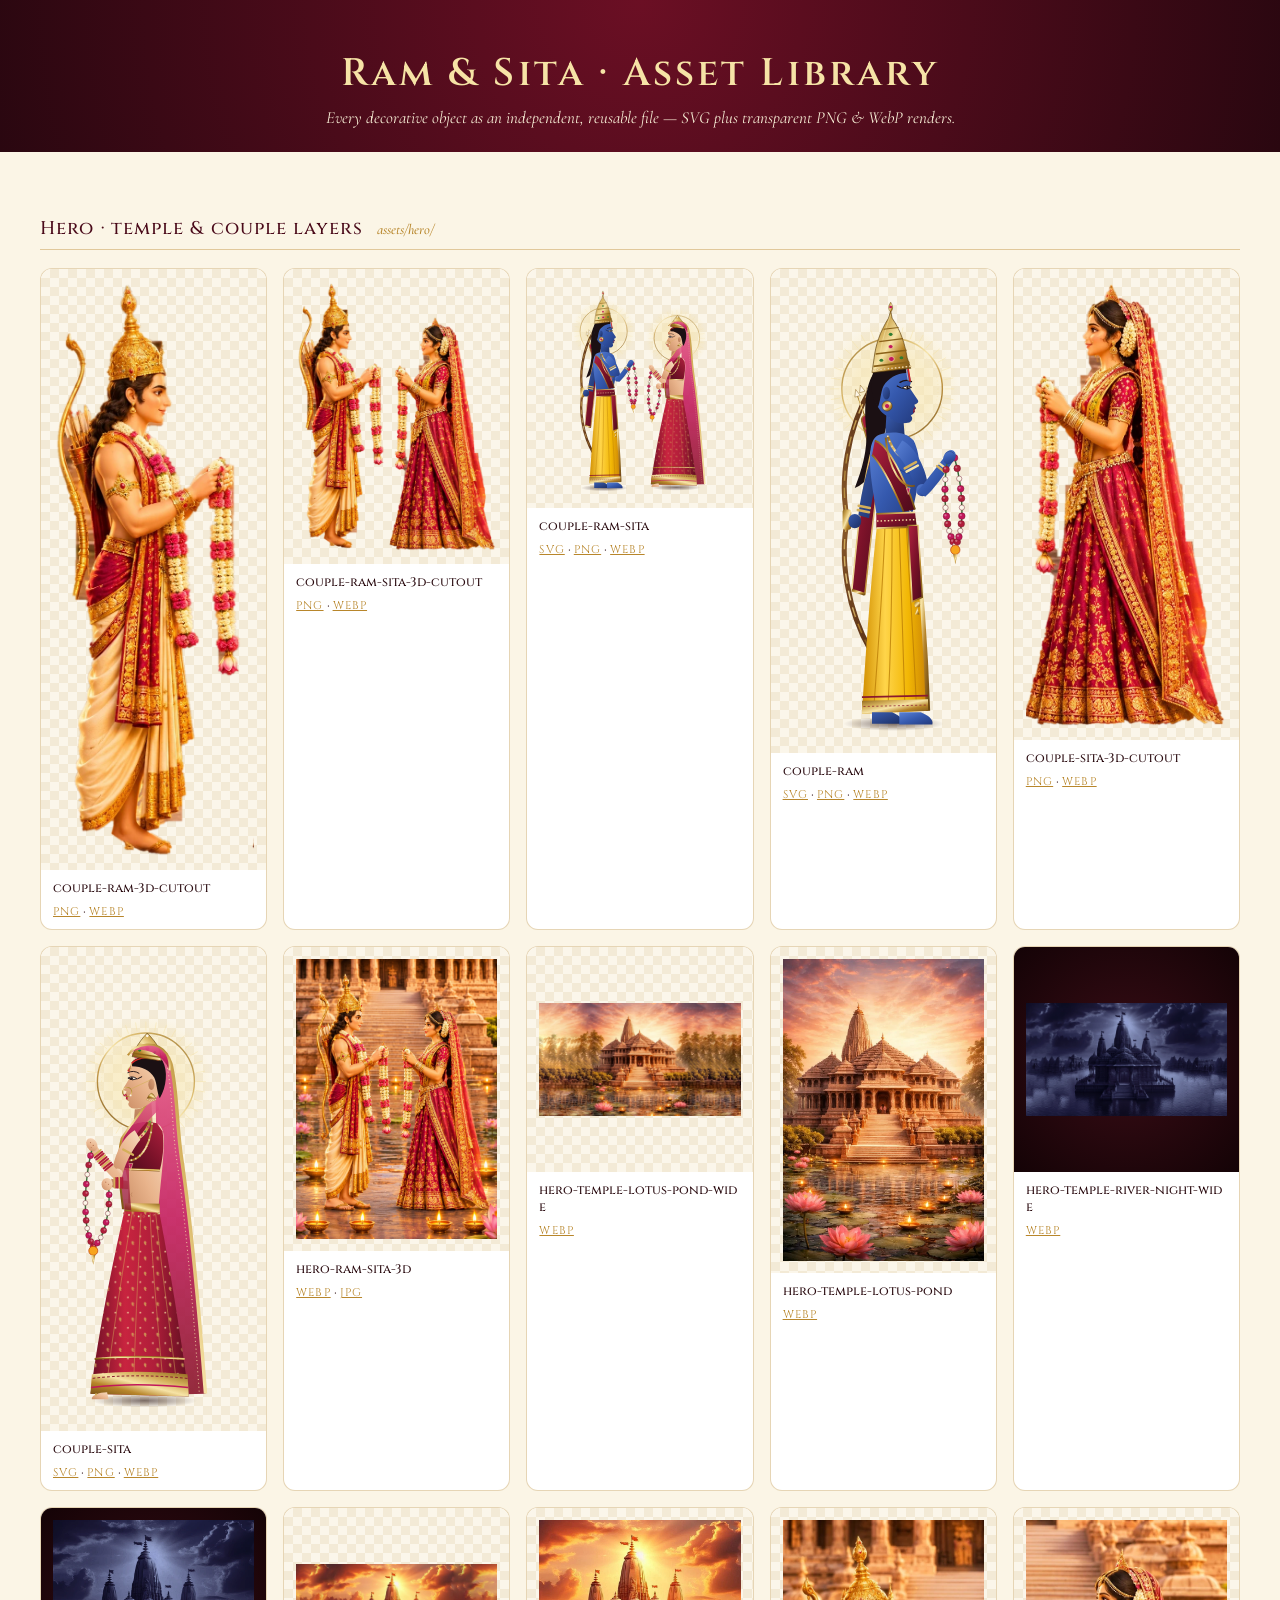
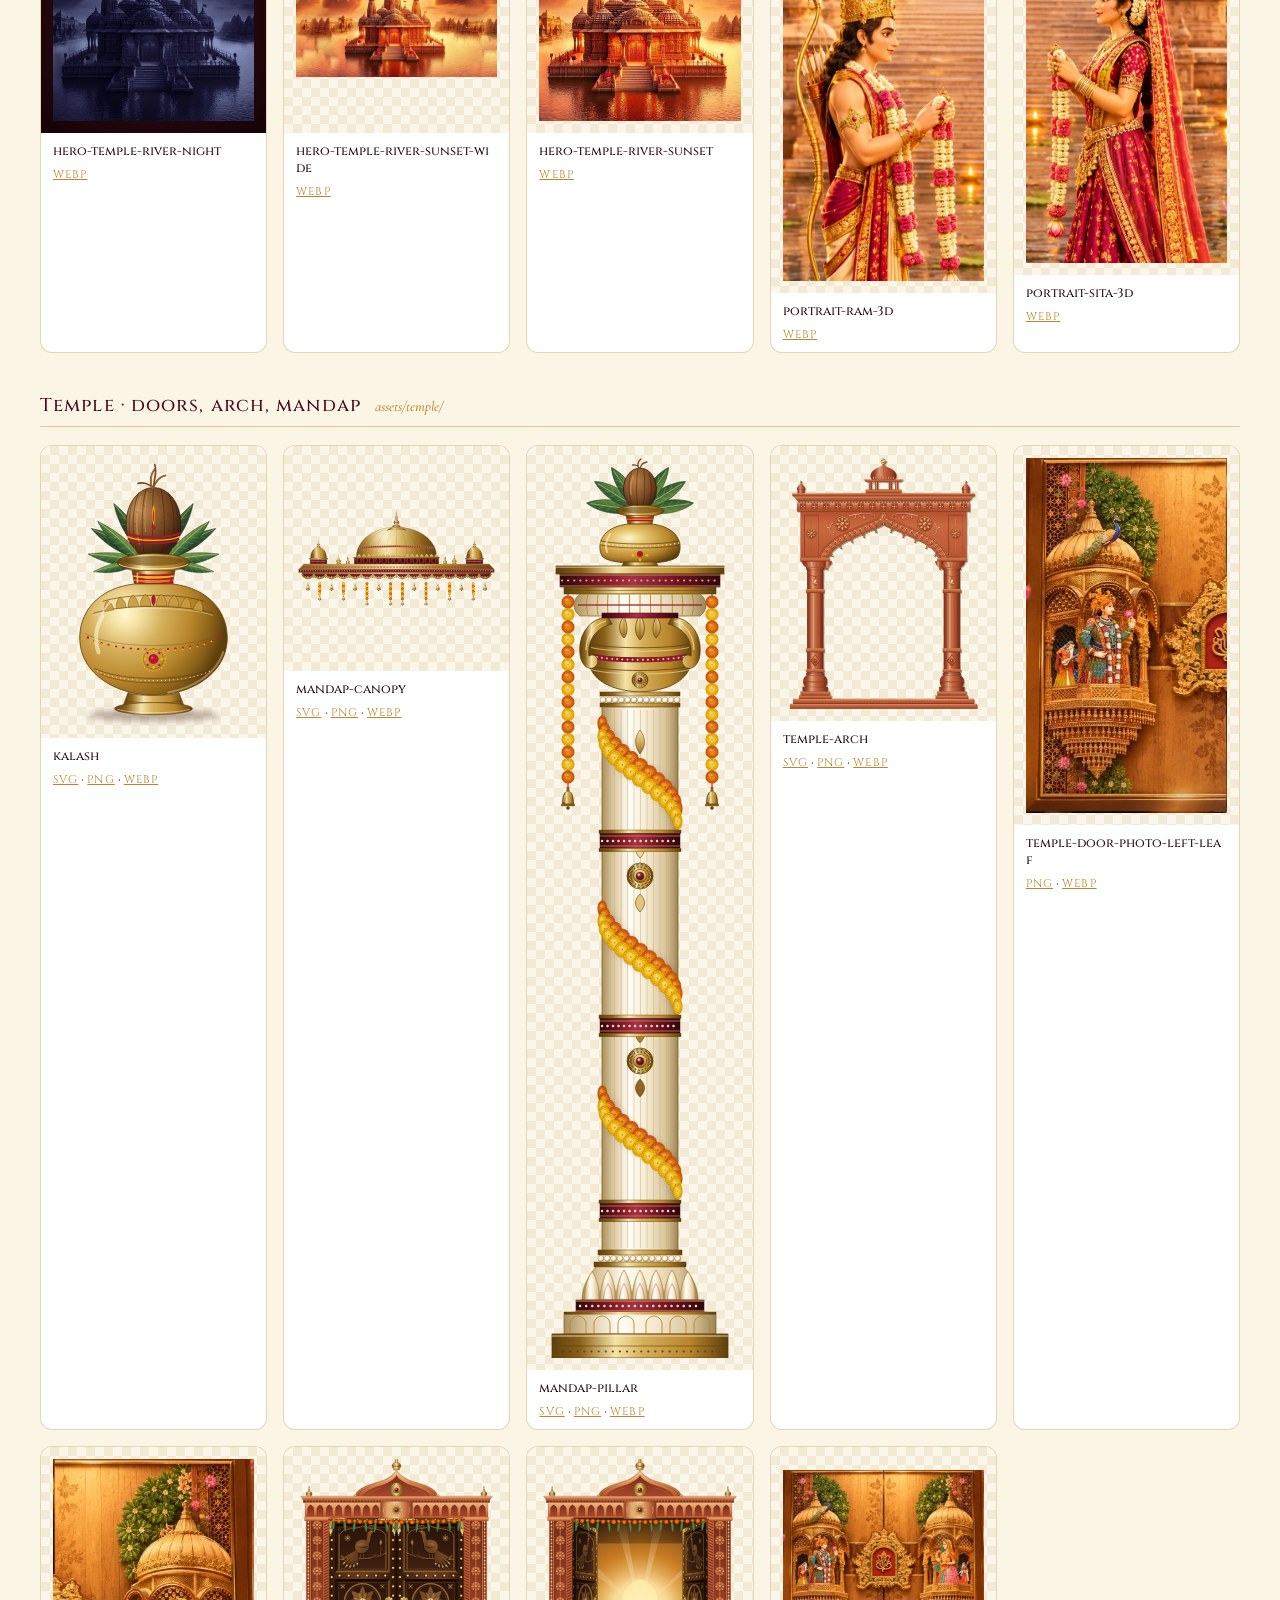
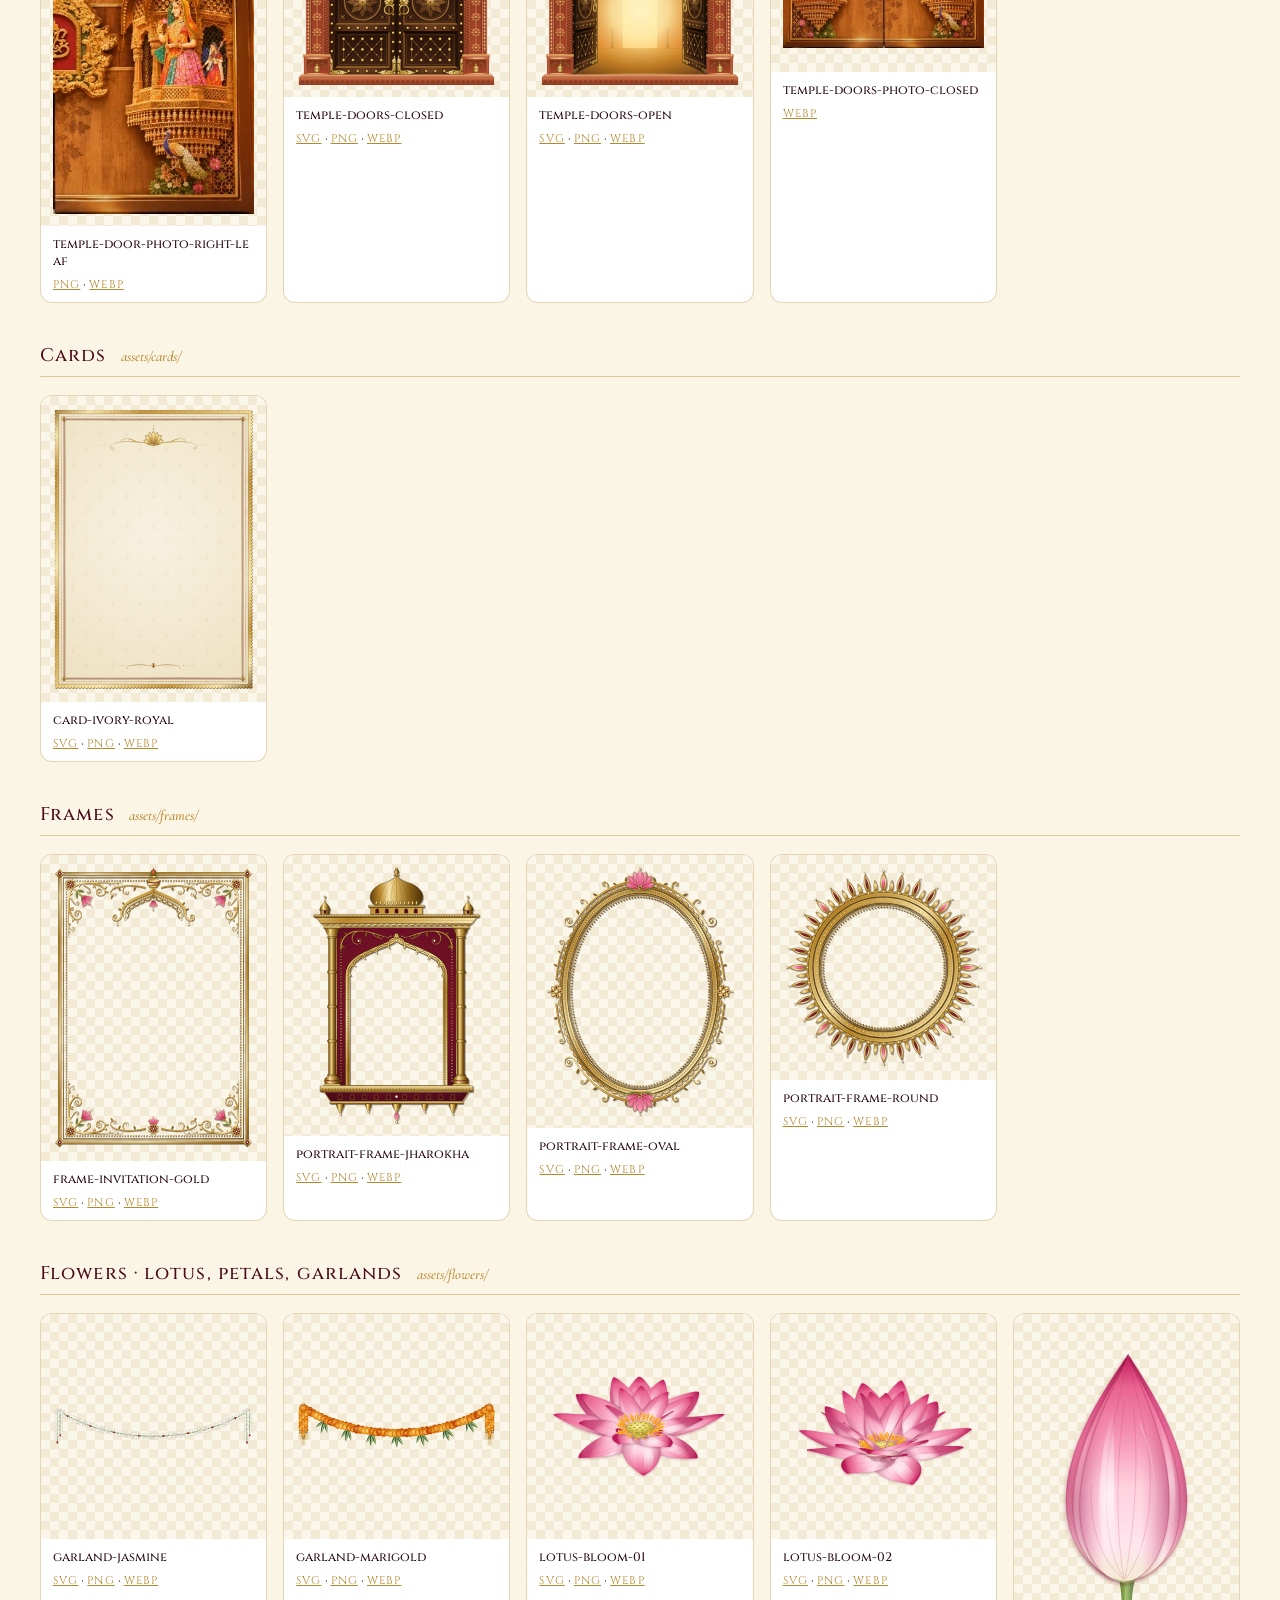
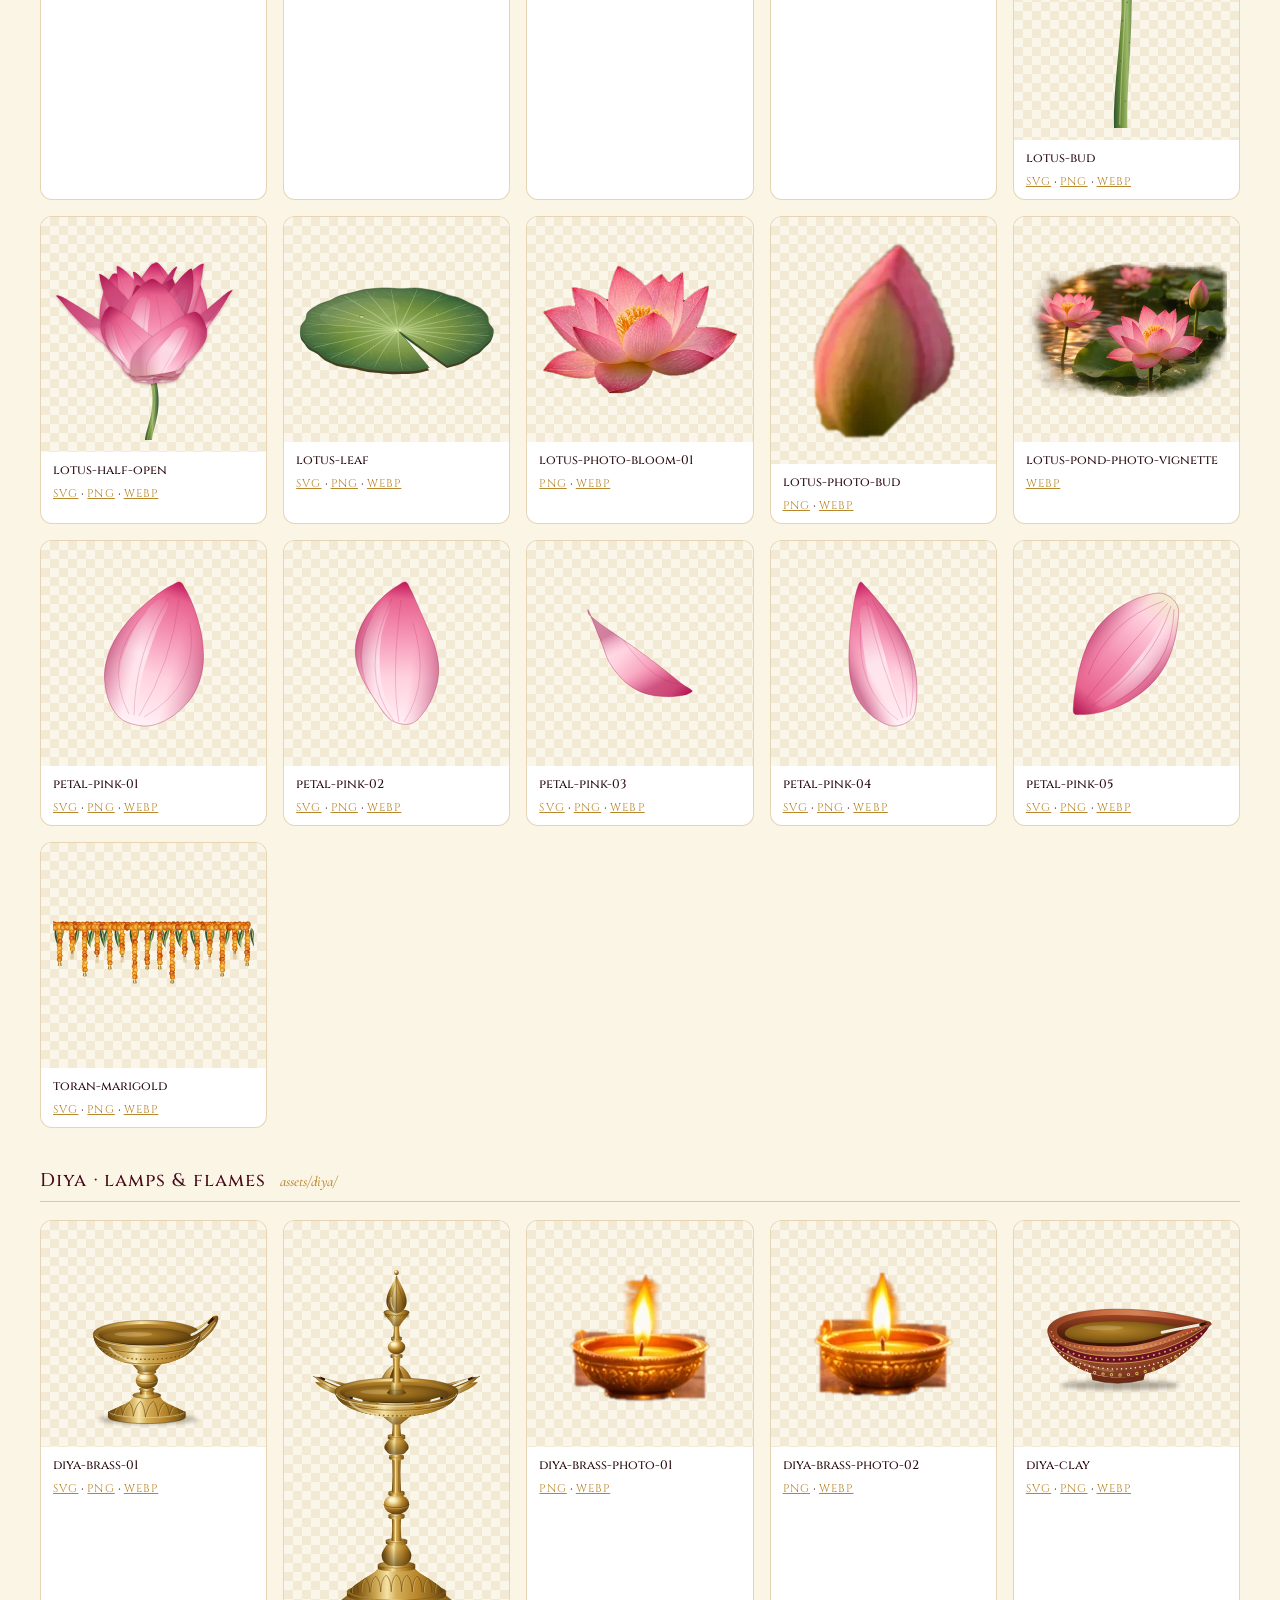
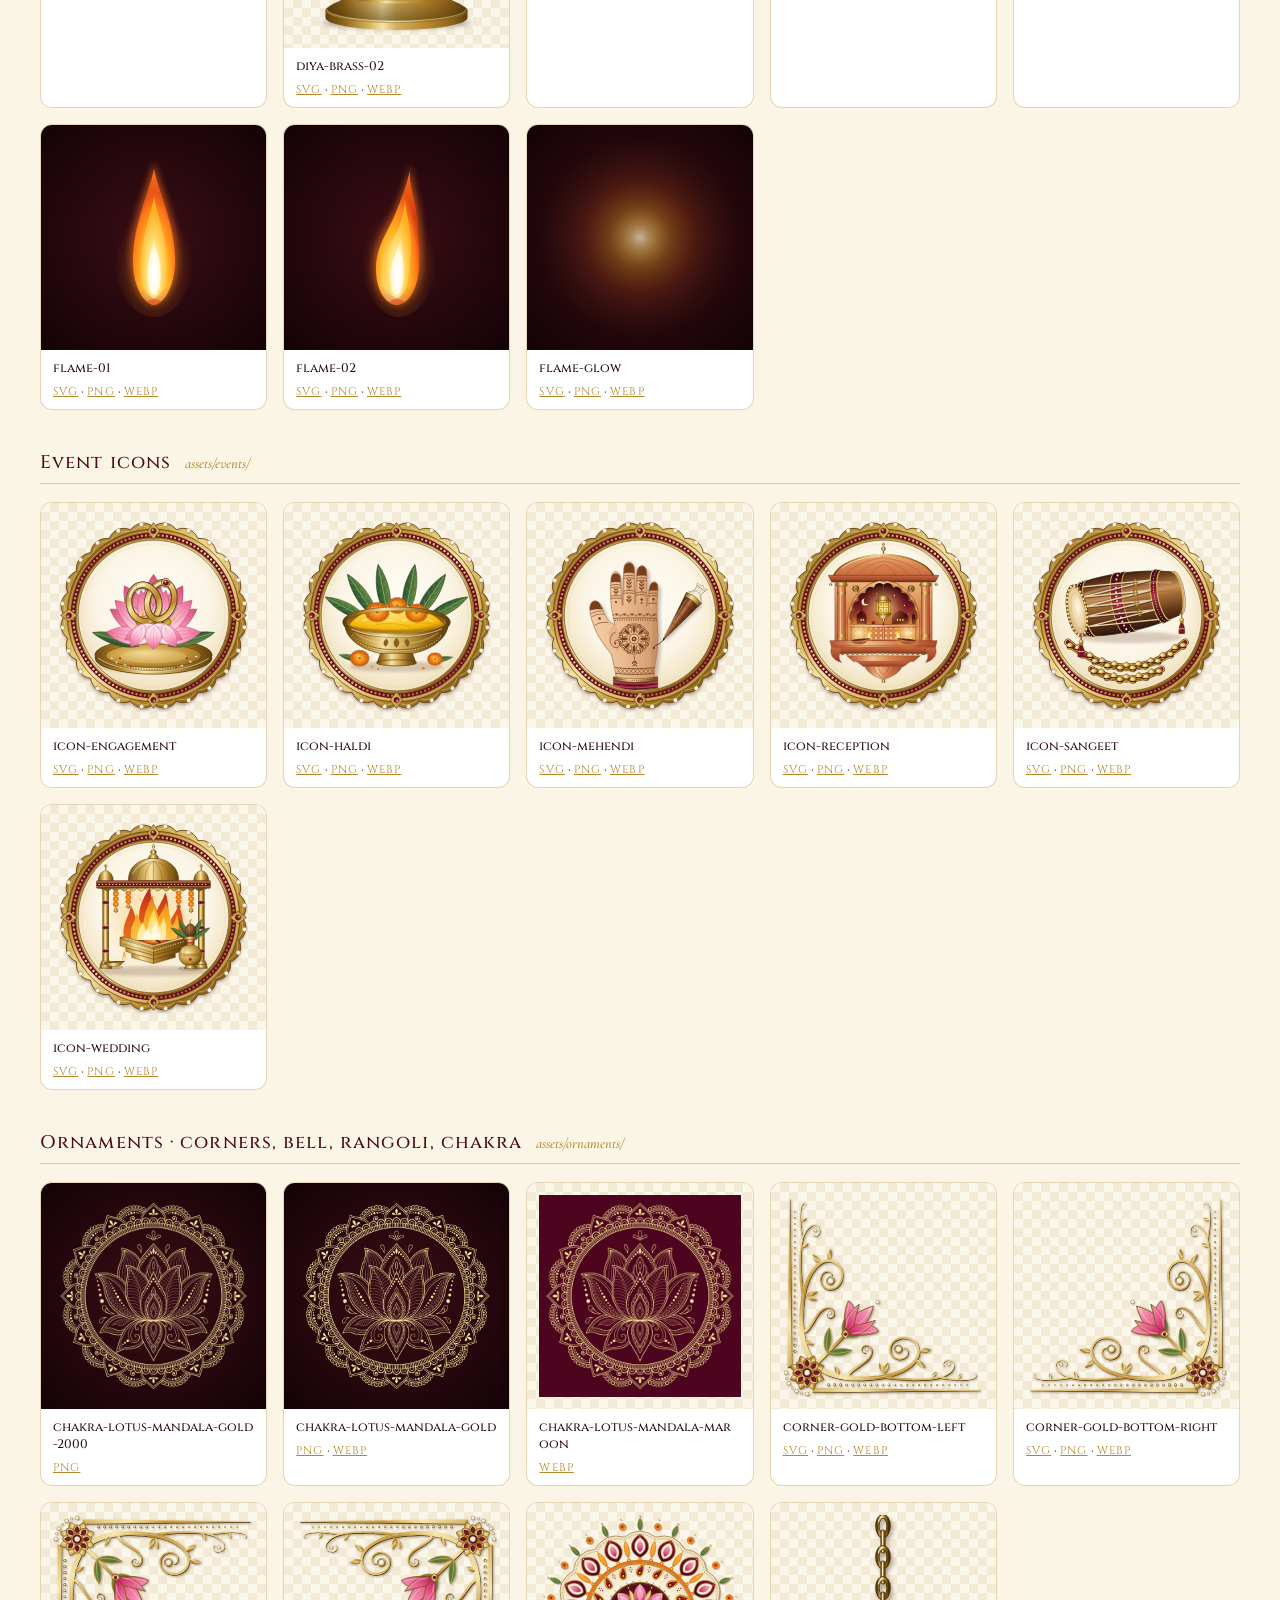
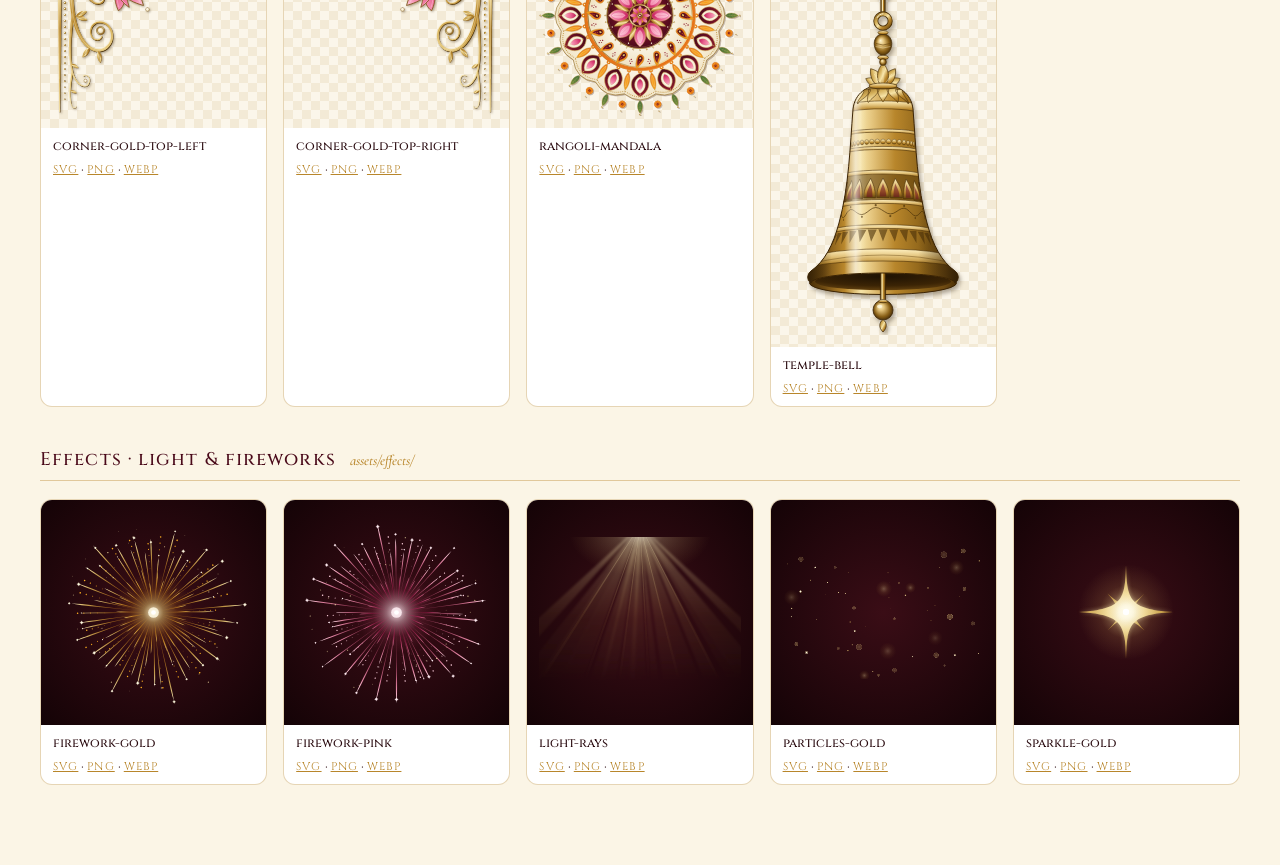
==== asset-library.html @ 11ff7317 "Ram & Sita royal Hindu wedding invitation website Single-page scroll-animated invitation (13 section" ====
<!doctype html><html lang="en"><head><meta charset="utf-8"><meta name="viewport" content="width=device-width, initial-scale=1">
<title>Asset Library · Ram &amp; Sita</title>
<link href="https://fonts.googleapis.com/css2?family=Cinzel:wght@500;600&family=Cormorant+Garamond:ital,wght@0,500;1,400&display=swap" rel="stylesheet">
<style>
:root{--ivory:#FBF5E6;--maroon:#4A0A1A;--gold:#B8862B;--ink:#2A0B10}
*{box-sizing:border-box} body{margin:0;background:var(--ivory);color:var(--ink);font-family:"Cormorant Garamond",Georgia,serif;font-size:17px}
header{padding:48px 16px 24px;text-align:center;background:radial-gradient(circle at 50% 0,#6B0F24,#2A0710);color:#F6E3A6}
header h1{font-family:Cinzel,serif;font-weight:600;letter-spacing:.08em;margin:0 0 8px;font-size:clamp(1.6rem,4vw,2.4rem)} header p{margin:0;font-style:italic;color:#F6ECD4}
main{width:min(1200px,100% - 32px);margin:0 auto;padding:24px 0 80px}
h2{font-family:Cinzel,serif;font-weight:500;color:var(--maroon);font-size:1.15rem;letter-spacing:.06em;border-bottom:1px solid rgba(184,134,43,.4);padding-bottom:8px;margin:40px 0 18px}
h2 small{font-family:"Cormorant Garamond",serif;font-style:italic;letter-spacing:0;color:var(--gold);font-size:.9rem;margin-left:8px}
.grid{display:grid;grid-template-columns:repeat(auto-fill,minmax(190px,1fr));gap:16px}
.card{margin:0;background:#fff;border:1px solid rgba(184,134,43,.35);border-radius:12px;overflow:hidden}
.thumb{aspect-ratio:1;display:grid;place-items:center;padding:12px;background:repeating-conic-gradient(#f3ead6 0 25%,#fbf6ea 0 50%) 0 0/18px 18px}
.card--dark .thumb{background:radial-gradient(circle,#3a0d16,#140306)}
.thumb img{max-width:100%;max-height:100%;object-fit:contain}
figcaption{padding:10px 12px;display:grid;gap:4px;font-size:.92rem} figcaption b{font-family:Cinzel,serif;font-weight:500;font-size:.78rem;word-break:break-all}
figcaption a{color:var(--gold);font-family:Cinzel,serif;font-size:.7rem;letter-spacing:.1em}
</style></head><body>
<header><h1>Ram &amp; Sita · Asset Library</h1><p>Every decorative object as an independent, reusable file — SVG plus transparent PNG &amp; WebP renders.</p></header>
<main><section><h2>Hero · temple & couple layers <small>assets/hero/</small></h2><div class="grid"><figure class="card"><div class="thumb"><img loading="lazy" src="assets/hero/couple-ram-3d-cutout.webp" alt="couple-ram-3d-cutout"></div><figcaption><b>couple-ram-3d-cutout</b><span><a href="assets/hero/couple-ram-3d-cutout.png" download>PNG</a> · <a href="assets/hero/couple-ram-3d-cutout.webp" download>WEBP</a></span></figcaption></figure><figure class="card"><div class="thumb"><img loading="lazy" src="assets/hero/couple-ram-sita-3d-cutout.webp" alt="couple-ram-sita-3d-cutout"></div><figcaption><b>couple-ram-sita-3d-cutout</b><span><a href="assets/hero/couple-ram-sita-3d-cutout.png" download>PNG</a> · <a href="assets/hero/couple-ram-sita-3d-cutout.webp" download>WEBP</a></span></figcaption></figure><figure class="card"><div class="thumb"><img loading="lazy" src="assets/hero/couple-ram-sita.svg" alt="couple-ram-sita"></div><figcaption><b>couple-ram-sita</b><span><a href="assets/hero/couple-ram-sita.svg" download>SVG</a> · <a href="assets/hero/couple-ram-sita.png" download>PNG</a> · <a href="assets/hero/couple-ram-sita.webp" download>WEBP</a></span></figcaption></figure><figure class="card"><div class="thumb"><img loading="lazy" src="assets/hero/couple-ram.svg" alt="couple-ram"></div><figcaption><b>couple-ram</b><span><a href="assets/hero/couple-ram.svg" download>SVG</a> · <a href="assets/hero/couple-ram.png" download>PNG</a> · <a href="assets/hero/couple-ram.webp" download>WEBP</a></span></figcaption></figure><figure class="card"><div class="thumb"><img loading="lazy" src="assets/hero/couple-sita-3d-cutout.webp" alt="couple-sita-3d-cutout"></div><figcaption><b>couple-sita-3d-cutout</b><span><a href="assets/hero/couple-sita-3d-cutout.png" download>PNG</a> · <a href="assets/hero/couple-sita-3d-cutout.webp" download>WEBP</a></span></figcaption></figure><figure class="card"><div class="thumb"><img loading="lazy" src="assets/hero/couple-sita.svg" alt="couple-sita"></div><figcaption><b>couple-sita</b><span><a href="assets/hero/couple-sita.svg" download>SVG</a> · <a href="assets/hero/couple-sita.png" download>PNG</a> · <a href="assets/hero/couple-sita.webp" download>WEBP</a></span></figcaption></figure><figure class="card"><div class="thumb"><img loading="lazy" src="assets/hero/hero-ram-sita-3d.webp" alt="hero-ram-sita-3d"></div><figcaption><b>hero-ram-sita-3d</b><span><a href="assets/hero/hero-ram-sita-3d.webp" download>WEBP</a> · <a href="assets/hero/hero-ram-sita-3d.jpg" download>JPG</a></span></figcaption></figure><figure class="card"><div class="thumb"><img loading="lazy" src="assets/hero/hero-temple-lotus-pond-wide.webp" alt="hero-temple-lotus-pond-wide"></div><figcaption><b>hero-temple-lotus-pond-wide</b><span><a href="assets/hero/hero-temple-lotus-pond-wide.webp" download>WEBP</a></span></figcaption></figure><figure class="card"><div class="thumb"><img loading="lazy" src="assets/hero/hero-temple-lotus-pond.webp" alt="hero-temple-lotus-pond"></div><figcaption><b>hero-temple-lotus-pond</b><span><a href="assets/hero/hero-temple-lotus-pond.webp" download>WEBP</a></span></figcaption></figure><figure class="card card--dark"><div class="thumb"><img loading="lazy" src="assets/hero/hero-temple-river-night-wide.webp" alt="hero-temple-river-night-wide"></div><figcaption><b>hero-temple-river-night-wide</b><span><a href="assets/hero/hero-temple-river-night-wide.webp" download>WEBP</a></span></figcaption></figure><figure class="card card--dark"><div class="thumb"><img loading="lazy" src="assets/hero/hero-temple-river-night.webp" alt="hero-temple-river-night"></div><figcaption><b>hero-temple-river-night</b><span><a href="assets/hero/hero-temple-river-night.webp" download>WEBP</a></span></figcaption></figure><figure class="card"><div class="thumb"><img loading="lazy" src="assets/hero/hero-temple-river-sunset-wide.webp" alt="hero-temple-river-sunset-wide"></div><figcaption><b>hero-temple-river-sunset-wide</b><span><a href="assets/hero/hero-temple-river-sunset-wide.webp" download>WEBP</a></span></figcaption></figure><figure class="card"><div class="thumb"><img loading="lazy" src="assets/hero/hero-temple-river-sunset.webp" alt="hero-temple-river-sunset"></div><figcaption><b>hero-temple-river-sunset</b><span><a href="assets/hero/hero-temple-river-sunset.webp" download>WEBP</a></span></figcaption></figure><figure class="card"><div class="thumb"><img loading="lazy" src="assets/hero/portrait-ram-3d.webp" alt="portrait-ram-3d"></div><figcaption><b>portrait-ram-3d</b><span><a href="assets/hero/portrait-ram-3d.webp" download>WEBP</a></span></figcaption></figure><figure class="card"><div class="thumb"><img loading="lazy" src="assets/hero/portrait-sita-3d.webp" alt="portrait-sita-3d"></div><figcaption><b>portrait-sita-3d</b><span><a href="assets/hero/portrait-sita-3d.webp" download>WEBP</a></span></figcaption></figure></div></section><section><h2>Temple · doors, arch, mandap <small>assets/temple/</small></h2><div class="grid"><figure class="card"><div class="thumb"><img loading="lazy" src="assets/temple/kalash.svg" alt="kalash"></div><figcaption><b>kalash</b><span><a href="assets/temple/kalash.svg" download>SVG</a> · <a href="assets/temple/kalash.png" download>PNG</a> · <a href="assets/temple/kalash.webp" download>WEBP</a></span></figcaption></figure><figure class="card"><div class="thumb"><img loading="lazy" src="assets/temple/mandap-canopy.svg" alt="mandap-canopy"></div><figcaption><b>mandap-canopy</b><span><a href="assets/temple/mandap-canopy.svg" download>SVG</a> · <a href="assets/temple/mandap-canopy.png" download>PNG</a> · <a href="assets/temple/mandap-canopy.webp" download>WEBP</a></span></figcaption></figure><figure class="card"><div class="thumb"><img loading="lazy" src="assets/temple/mandap-pillar.svg" alt="mandap-pillar"></div><figcaption><b>mandap-pillar</b><span><a href="assets/temple/mandap-pillar.svg" download>SVG</a> · <a href="assets/temple/mandap-pillar.png" download>PNG</a> · <a href="assets/temple/mandap-pillar.webp" download>WEBP</a></span></figcaption></figure><figure class="card"><div class="thumb"><img loading="lazy" src="assets/temple/temple-arch.svg" alt="temple-arch"></div><figcaption><b>temple-arch</b><span><a href="assets/temple/temple-arch.svg" download>SVG</a> · <a href="assets/temple/temple-arch.png" download>PNG</a> · <a href="assets/temple/temple-arch.webp" download>WEBP</a></span></figcaption></figure><figure class="card"><div class="thumb"><img loading="lazy" src="assets/temple/temple-door-photo-left-leaf.webp" alt="temple-door-photo-left-leaf"></div><figcaption><b>temple-door-photo-left-leaf</b><span><a href="assets/temple/temple-door-photo-left-leaf.png" download>PNG</a> · <a href="assets/temple/temple-door-photo-left-leaf.webp" download>WEBP</a></span></figcaption></figure><figure class="card"><div class="thumb"><img loading="lazy" src="assets/temple/temple-door-photo-right-leaf.webp" alt="temple-door-photo-right-leaf"></div><figcaption><b>temple-door-photo-right-leaf</b><span><a href="assets/temple/temple-door-photo-right-leaf.png" download>PNG</a> · <a href="assets/temple/temple-door-photo-right-leaf.webp" download>WEBP</a></span></figcaption></figure><figure class="card"><div class="thumb"><img loading="lazy" src="assets/temple/temple-doors-closed.svg" alt="temple-doors-closed"></div><figcaption><b>temple-doors-closed</b><span><a href="assets/temple/temple-doors-closed.svg" download>SVG</a> · <a href="assets/temple/temple-doors-closed.png" download>PNG</a> · <a href="assets/temple/temple-doors-closed.webp" download>WEBP</a></span></figcaption></figure><figure class="card"><div class="thumb"><img loading="lazy" src="assets/temple/temple-doors-open.svg" alt="temple-doors-open"></div><figcaption><b>temple-doors-open</b><span><a href="assets/temple/temple-doors-open.svg" download>SVG</a> · <a href="assets/temple/temple-doors-open.png" download>PNG</a> · <a href="assets/temple/temple-doors-open.webp" download>WEBP</a></span></figcaption></figure><figure class="card"><div class="thumb"><img loading="lazy" src="assets/temple/temple-doors-photo-closed.webp" alt="temple-doors-photo-closed"></div><figcaption><b>temple-doors-photo-closed</b><span><a href="assets/temple/temple-doors-photo-closed.webp" download>WEBP</a></span></figcaption></figure></div></section><section><h2>Cards <small>assets/cards/</small></h2><div class="grid"><figure class="card"><div class="thumb"><img loading="lazy" src="assets/cards/card-ivory-royal.svg" alt="card-ivory-royal"></div><figcaption><b>card-ivory-royal</b><span><a href="assets/cards/card-ivory-royal.svg" download>SVG</a> · <a href="assets/cards/card-ivory-royal.png" download>PNG</a> · <a href="assets/cards/card-ivory-royal.webp" download>WEBP</a></span></figcaption></figure></div></section><section><h2>Frames <small>assets/frames/</small></h2><div class="grid"><figure class="card"><div class="thumb"><img loading="lazy" src="assets/frames/frame-invitation-gold.svg" alt="frame-invitation-gold"></div><figcaption><b>frame-invitation-gold</b><span><a href="assets/frames/frame-invitation-gold.svg" download>SVG</a> · <a href="assets/frames/frame-invitation-gold.png" download>PNG</a> · <a href="assets/frames/frame-invitation-gold.webp" download>WEBP</a></span></figcaption></figure><figure class="card"><div class="thumb"><img loading="lazy" src="assets/frames/portrait-frame-jharokha.svg" alt="portrait-frame-jharokha"></div><figcaption><b>portrait-frame-jharokha</b><span><a href="assets/frames/portrait-frame-jharokha.svg" download>SVG</a> · <a href="assets/frames/portrait-frame-jharokha.png" download>PNG</a> · <a href="assets/frames/portrait-frame-jharokha.webp" download>WEBP</a></span></figcaption></figure><figure class="card"><div class="thumb"><img loading="lazy" src="assets/frames/portrait-frame-oval.svg" alt="portrait-frame-oval"></div><figcaption><b>portrait-frame-oval</b><span><a href="assets/frames/portrait-frame-oval.svg" download>SVG</a> · <a href="assets/frames/portrait-frame-oval.png" download>PNG</a> · <a href="assets/frames/portrait-frame-oval.webp" download>WEBP</a></span></figcaption></figure><figure class="card"><div class="thumb"><img loading="lazy" src="assets/frames/portrait-frame-round.svg" alt="portrait-frame-round"></div><figcaption><b>portrait-frame-round</b><span><a href="assets/frames/portrait-frame-round.svg" download>SVG</a> · <a href="assets/frames/portrait-frame-round.png" download>PNG</a> · <a href="assets/frames/portrait-frame-round.webp" download>WEBP</a></span></figcaption></figure></div></section><section><h2>Flowers · lotus, petals, garlands <small>assets/flowers/</small></h2><div class="grid"><figure class="card"><div class="thumb"><img loading="lazy" src="assets/flowers/garland-jasmine.svg" alt="garland-jasmine"></div><figcaption><b>garland-jasmine</b><span><a href="assets/flowers/garland-jasmine.svg" download>SVG</a> · <a href="assets/flowers/garland-jasmine.png" download>PNG</a> · <a href="assets/flowers/garland-jasmine.webp" download>WEBP</a></span></figcaption></figure><figure class="card"><div class="thumb"><img loading="lazy" src="assets/flowers/garland-marigold.svg" alt="garland-marigold"></div><figcaption><b>garland-marigold</b><span><a href="assets/flowers/garland-marigold.svg" download>SVG</a> · <a href="assets/flowers/garland-marigold.png" download>PNG</a> · <a href="assets/flowers/garland-marigold.webp" download>WEBP</a></span></figcaption></figure><figure class="card"><div class="thumb"><img loading="lazy" src="assets/flowers/lotus-bloom-01.svg" alt="lotus-bloom-01"></div><figcaption><b>lotus-bloom-01</b><span><a href="assets/flowers/lotus-bloom-01.svg" download>SVG</a> · <a href="assets/flowers/lotus-bloom-01.png" download>PNG</a> · <a href="assets/flowers/lotus-bloom-01.webp" download>WEBP</a></span></figcaption></figure><figure class="card"><div class="thumb"><img loading="lazy" src="assets/flowers/lotus-bloom-02.svg" alt="lotus-bloom-02"></div><figcaption><b>lotus-bloom-02</b><span><a href="assets/flowers/lotus-bloom-02.svg" download>SVG</a> · <a href="assets/flowers/lotus-bloom-02.png" download>PNG</a> · <a href="assets/flowers/lotus-bloom-02.webp" download>WEBP</a></span></figcaption></figure><figure class="card"><div class="thumb"><img loading="lazy" src="assets/flowers/lotus-bud.svg" alt="lotus-bud"></div><figcaption><b>lotus-bud</b><span><a href="assets/flowers/lotus-bud.svg" download>SVG</a> · <a href="assets/flowers/lotus-bud.png" download>PNG</a> · <a href="assets/flowers/lotus-bud.webp" download>WEBP</a></span></figcaption></figure><figure class="card"><div class="thumb"><img loading="lazy" src="assets/flowers/lotus-half-open.svg" alt="lotus-half-open"></div><figcaption><b>lotus-half-open</b><span><a href="assets/flowers/lotus-half-open.svg" download>SVG</a> · <a href="assets/flowers/lotus-half-open.png" download>PNG</a> · <a href="assets/flowers/lotus-half-open.webp" download>WEBP</a></span></figcaption></figure><figure class="card"><div class="thumb"><img loading="lazy" src="assets/flowers/lotus-leaf.svg" alt="lotus-leaf"></div><figcaption><b>lotus-leaf</b><span><a href="assets/flowers/lotus-leaf.svg" download>SVG</a> · <a href="assets/flowers/lotus-leaf.png" download>PNG</a> · <a href="assets/flowers/lotus-leaf.webp" download>WEBP</a></span></figcaption></figure><figure class="card"><div class="thumb"><img loading="lazy" src="assets/flowers/lotus-photo-bloom-01.webp" alt="lotus-photo-bloom-01"></div><figcaption><b>lotus-photo-bloom-01</b><span><a href="assets/flowers/lotus-photo-bloom-01.png" download>PNG</a> · <a href="assets/flowers/lotus-photo-bloom-01.webp" download>WEBP</a></span></figcaption></figure><figure class="card"><div class="thumb"><img loading="lazy" src="assets/flowers/lotus-photo-bud.webp" alt="lotus-photo-bud"></div><figcaption><b>lotus-photo-bud</b><span><a href="assets/flowers/lotus-photo-bud.png" download>PNG</a> · <a href="assets/flowers/lotus-photo-bud.webp" download>WEBP</a></span></figcaption></figure><figure class="card"><div class="thumb"><img loading="lazy" src="assets/flowers/lotus-pond-photo-vignette.webp" alt="lotus-pond-photo-vignette"></div><figcaption><b>lotus-pond-photo-vignette</b><span><a href="assets/flowers/lotus-pond-photo-vignette.webp" download>WEBP</a></span></figcaption></figure><figure class="card"><div class="thumb"><img loading="lazy" src="assets/flowers/petal-pink-01.svg" alt="petal-pink-01"></div><figcaption><b>petal-pink-01</b><span><a href="assets/flowers/petal-pink-01.svg" download>SVG</a> · <a href="assets/flowers/petal-pink-01.png" download>PNG</a> · <a href="assets/flowers/petal-pink-01.webp" download>WEBP</a></span></figcaption></figure><figure class="card"><div class="thumb"><img loading="lazy" src="assets/flowers/petal-pink-02.svg" alt="petal-pink-02"></div><figcaption><b>petal-pink-02</b><span><a href="assets/flowers/petal-pink-02.svg" download>SVG</a> · <a href="assets/flowers/petal-pink-02.png" download>PNG</a> · <a href="assets/flowers/petal-pink-02.webp" download>WEBP</a></span></figcaption></figure><figure class="card"><div class="thumb"><img loading="lazy" src="assets/flowers/petal-pink-03.svg" alt="petal-pink-03"></div><figcaption><b>petal-pink-03</b><span><a href="assets/flowers/petal-pink-03.svg" download>SVG</a> · <a href="assets/flowers/petal-pink-03.png" download>PNG</a> · <a href="assets/flowers/petal-pink-03.webp" download>WEBP</a></span></figcaption></figure><figure class="card"><div class="thumb"><img loading="lazy" src="assets/flowers/petal-pink-04.svg" alt="petal-pink-04"></div><figcaption><b>petal-pink-04</b><span><a href="assets/flowers/petal-pink-04.svg" download>SVG</a> · <a href="assets/flowers/petal-pink-04.png" download>PNG</a> · <a href="assets/flowers/petal-pink-04.webp" download>WEBP</a></span></figcaption></figure><figure class="card"><div class="thumb"><img loading="lazy" src="assets/flowers/petal-pink-05.svg" alt="petal-pink-05"></div><figcaption><b>petal-pink-05</b><span><a href="assets/flowers/petal-pink-05.svg" download>SVG</a> · <a href="assets/flowers/petal-pink-05.png" download>PNG</a> · <a href="assets/flowers/petal-pink-05.webp" download>WEBP</a></span></figcaption></figure><figure class="card"><div class="thumb"><img loading="lazy" src="assets/flowers/toran-marigold.svg" alt="toran-marigold"></div><figcaption><b>toran-marigold</b><span><a href="assets/flowers/toran-marigold.svg" download>SVG</a> · <a href="assets/flowers/toran-marigold.png" download>PNG</a> · <a href="assets/flowers/toran-marigold.webp" download>WEBP</a></span></figcaption></figure></div></section><section><h2>Diya · lamps & flames <small>assets/diya/</small></h2><div class="grid"><figure class="card"><div class="thumb"><img loading="lazy" src="assets/diya/diya-brass-01.svg" alt="diya-brass-01"></div><figcaption><b>diya-brass-01</b><span><a href="assets/diya/diya-brass-01.svg" download>SVG</a> · <a href="assets/diya/diya-brass-01.png" download>PNG</a> · <a href="assets/diya/diya-brass-01.webp" download>WEBP</a></span></figcaption></figure><figure class="card"><div class="thumb"><img loading="lazy" src="assets/diya/diya-brass-02.svg" alt="diya-brass-02"></div><figcaption><b>diya-brass-02</b><span><a href="assets/diya/diya-brass-02.svg" download>SVG</a> · <a href="assets/diya/diya-brass-02.png" download>PNG</a> · <a href="assets/diya/diya-brass-02.webp" download>WEBP</a></span></figcaption></figure><figure class="card"><div class="thumb"><img loading="lazy" src="assets/diya/diya-brass-photo-01.webp" alt="diya-brass-photo-01"></div><figcaption><b>diya-brass-photo-01</b><span><a href="assets/diya/diya-brass-photo-01.png" download>PNG</a> · <a href="assets/diya/diya-brass-photo-01.webp" download>WEBP</a></span></figcaption></figure><figure class="card"><div class="thumb"><img loading="lazy" src="assets/diya/diya-brass-photo-02.webp" alt="diya-brass-photo-02"></div><figcaption><b>diya-brass-photo-02</b><span><a href="assets/diya/diya-brass-photo-02.png" download>PNG</a> · <a href="assets/diya/diya-brass-photo-02.webp" download>WEBP</a></span></figcaption></figure><figure class="card"><div class="thumb"><img loading="lazy" src="assets/diya/diya-clay.svg" alt="diya-clay"></div><figcaption><b>diya-clay</b><span><a href="assets/diya/diya-clay.svg" download>SVG</a> · <a href="assets/diya/diya-clay.png" download>PNG</a> · <a href="assets/diya/diya-clay.webp" download>WEBP</a></span></figcaption></figure><figure class="card card--dark"><div class="thumb"><img loading="lazy" src="assets/diya/flame-01.svg" alt="flame-01"></div><figcaption><b>flame-01</b><span><a href="assets/diya/flame-01.svg" download>SVG</a> · <a href="assets/diya/flame-01.png" download>PNG</a> · <a href="assets/diya/flame-01.webp" download>WEBP</a></span></figcaption></figure><figure class="card card--dark"><div class="thumb"><img loading="lazy" src="assets/diya/flame-02.svg" alt="flame-02"></div><figcaption><b>flame-02</b><span><a href="assets/diya/flame-02.svg" download>SVG</a> · <a href="assets/diya/flame-02.png" download>PNG</a> · <a href="assets/diya/flame-02.webp" download>WEBP</a></span></figcaption></figure><figure class="card card--dark"><div class="thumb"><img loading="lazy" src="assets/diya/flame-glow.svg" alt="flame-glow"></div><figcaption><b>flame-glow</b><span><a href="assets/diya/flame-glow.svg" download>SVG</a> · <a href="assets/diya/flame-glow.png" download>PNG</a> · <a href="assets/diya/flame-glow.webp" download>WEBP</a></span></figcaption></figure></div></section><section><h2>Event icons <small>assets/events/</small></h2><div class="grid"><figure class="card"><div class="thumb"><img loading="lazy" src="assets/events/icon-engagement.svg" alt="icon-engagement"></div><figcaption><b>icon-engagement</b><span><a href="assets/events/icon-engagement.svg" download>SVG</a> · <a href="assets/events/icon-engagement.png" download>PNG</a> · <a href="assets/events/icon-engagement.webp" download>WEBP</a></span></figcaption></figure><figure class="card"><div class="thumb"><img loading="lazy" src="assets/events/icon-haldi.svg" alt="icon-haldi"></div><figcaption><b>icon-haldi</b><span><a href="assets/events/icon-haldi.svg" download>SVG</a> · <a href="assets/events/icon-haldi.png" download>PNG</a> · <a href="assets/events/icon-haldi.webp" download>WEBP</a></span></figcaption></figure><figure class="card"><div class="thumb"><img loading="lazy" src="assets/events/icon-mehendi.svg" alt="icon-mehendi"></div><figcaption><b>icon-mehendi</b><span><a href="assets/events/icon-mehendi.svg" download>SVG</a> · <a href="assets/events/icon-mehendi.png" download>PNG</a> · <a href="assets/events/icon-mehendi.webp" download>WEBP</a></span></figcaption></figure><figure class="card"><div class="thumb"><img loading="lazy" src="assets/events/icon-reception.svg" alt="icon-reception"></div><figcaption><b>icon-reception</b><span><a href="assets/events/icon-reception.svg" download>SVG</a> · <a href="assets/events/icon-reception.png" download>PNG</a> · <a href="assets/events/icon-reception.webp" download>WEBP</a></span></figcaption></figure><figure class="card"><div class="thumb"><img loading="lazy" src="assets/events/icon-sangeet.svg" alt="icon-sangeet"></div><figcaption><b>icon-sangeet</b><span><a href="assets/events/icon-sangeet.svg" download>SVG</a> · <a href="assets/events/icon-sangeet.png" download>PNG</a> · <a href="assets/events/icon-sangeet.webp" download>WEBP</a></span></figcaption></figure><figure class="card"><div class="thumb"><img loading="lazy" src="assets/events/icon-wedding.svg" alt="icon-wedding"></div><figcaption><b>icon-wedding</b><span><a href="assets/events/icon-wedding.svg" download>SVG</a> · <a href="assets/events/icon-wedding.png" download>PNG</a> · <a href="assets/events/icon-wedding.webp" download>WEBP</a></span></figcaption></figure></div></section><section><h2>Ornaments · corners, bell, rangoli, chakra <small>assets/ornaments/</small></h2><div class="grid"><figure class="card card--dark"><div class="thumb"><img loading="lazy" src="assets/ornaments/chakra-lotus-mandala-gold-2000.png" alt="chakra-lotus-mandala-gold-2000"></div><figcaption><b>chakra-lotus-mandala-gold-2000</b><span><a href="assets/ornaments/chakra-lotus-mandala-gold-2000.png" download>PNG</a></span></figcaption></figure><figure class="card card--dark"><div class="thumb"><img loading="lazy" src="assets/ornaments/chakra-lotus-mandala-gold.webp" alt="chakra-lotus-mandala-gold"></div><figcaption><b>chakra-lotus-mandala-gold</b><span><a href="assets/ornaments/chakra-lotus-mandala-gold.png" download>PNG</a> · <a href="assets/ornaments/chakra-lotus-mandala-gold.webp" download>WEBP</a></span></figcaption></figure><figure class="card"><div class="thumb"><img loading="lazy" src="assets/ornaments/chakra-lotus-mandala-maroon.webp" alt="chakra-lotus-mandala-maroon"></div><figcaption><b>chakra-lotus-mandala-maroon</b><span><a href="assets/ornaments/chakra-lotus-mandala-maroon.webp" download>WEBP</a></span></figcaption></figure><figure class="card"><div class="thumb"><img loading="lazy" src="assets/ornaments/corner-gold-bottom-left.svg" alt="corner-gold-bottom-left"></div><figcaption><b>corner-gold-bottom-left</b><span><a href="assets/ornaments/corner-gold-bottom-left.svg" download>SVG</a> · <a href="assets/ornaments/corner-gold-bottom-left.png" download>PNG</a> · <a href="assets/ornaments/corner-gold-bottom-left.webp" download>WEBP</a></span></figcaption></figure><figure class="card"><div class="thumb"><img loading="lazy" src="assets/ornaments/corner-gold-bottom-right.svg" alt="corner-gold-bottom-right"></div><figcaption><b>corner-gold-bottom-right</b><span><a href="assets/ornaments/corner-gold-bottom-right.svg" download>SVG</a> · <a href="assets/ornaments/corner-gold-bottom-right.png" download>PNG</a> · <a href="assets/ornaments/corner-gold-bottom-right.webp" download>WEBP</a></span></figcaption></figure><figure class="card"><div class="thumb"><img loading="lazy" src="assets/ornaments/corner-gold-top-left.svg" alt="corner-gold-top-left"></div><figcaption><b>corner-gold-top-left</b><span><a href="assets/ornaments/corner-gold-top-left.svg" download>SVG</a> · <a href="assets/ornaments/corner-gold-top-left.png" download>PNG</a> · <a href="assets/ornaments/corner-gold-top-left.webp" download>WEBP</a></span></figcaption></figure><figure class="card"><div class="thumb"><img loading="lazy" src="assets/ornaments/corner-gold-top-right.svg" alt="corner-gold-top-right"></div><figcaption><b>corner-gold-top-right</b><span><a href="assets/ornaments/corner-gold-top-right.svg" download>SVG</a> · <a href="assets/ornaments/corner-gold-top-right.png" download>PNG</a> · <a href="assets/ornaments/corner-gold-top-right.webp" download>WEBP</a></span></figcaption></figure><figure class="card"><div class="thumb"><img loading="lazy" src="assets/ornaments/rangoli-mandala.svg" alt="rangoli-mandala"></div><figcaption><b>rangoli-mandala</b><span><a href="assets/ornaments/rangoli-mandala.svg" download>SVG</a> · <a href="assets/ornaments/rangoli-mandala.png" download>PNG</a> · <a href="assets/ornaments/rangoli-mandala.webp" download>WEBP</a></span></figcaption></figure><figure class="card"><div class="thumb"><img loading="lazy" src="assets/ornaments/temple-bell.svg" alt="temple-bell"></div><figcaption><b>temple-bell</b><span><a href="assets/ornaments/temple-bell.svg" download>SVG</a> · <a href="assets/ornaments/temple-bell.png" download>PNG</a> · <a href="assets/ornaments/temple-bell.webp" download>WEBP</a></span></figcaption></figure></div></section><section><h2>Effects · light & fireworks <small>assets/effects/</small></h2><div class="grid"><figure class="card card--dark"><div class="thumb"><img loading="lazy" src="assets/effects/firework-gold.svg" alt="firework-gold"></div><figcaption><b>firework-gold</b><span><a href="assets/effects/firework-gold.svg" download>SVG</a> · <a href="assets/effects/firework-gold.png" download>PNG</a> · <a href="assets/effects/firework-gold.webp" download>WEBP</a></span></figcaption></figure><figure class="card card--dark"><div class="thumb"><img loading="lazy" src="assets/effects/firework-pink.svg" alt="firework-pink"></div><figcaption><b>firework-pink</b><span><a href="assets/effects/firework-pink.svg" download>SVG</a> · <a href="assets/effects/firework-pink.png" download>PNG</a> · <a href="assets/effects/firework-pink.webp" download>WEBP</a></span></figcaption></figure><figure class="card card--dark"><div class="thumb"><img loading="lazy" src="assets/effects/light-rays.svg" alt="light-rays"></div><figcaption><b>light-rays</b><span><a href="assets/effects/light-rays.svg" download>SVG</a> · <a href="assets/effects/light-rays.png" download>PNG</a> · <a href="assets/effects/light-rays.webp" download>WEBP</a></span></figcaption></figure><figure class="card card--dark"><div class="thumb"><img loading="lazy" src="assets/effects/particles-gold.svg" alt="particles-gold"></div><figcaption><b>particles-gold</b><span><a href="assets/effects/particles-gold.svg" download>SVG</a> · <a href="assets/effects/particles-gold.png" download>PNG</a> · <a href="assets/effects/particles-gold.webp" download>WEBP</a></span></figcaption></figure><figure class="card card--dark"><div class="thumb"><img loading="lazy" src="assets/effects/sparkle-gold.svg" alt="sparkle-gold"></div><figcaption><b>sparkle-gold</b><span><a href="assets/effects/sparkle-gold.svg" download>SVG</a> · <a href="assets/effects/sparkle-gold.png" download>PNG</a> · <a href="assets/effects/sparkle-gold.webp" download>WEBP</a></span></figcaption></figure></div></section></main></body></html>
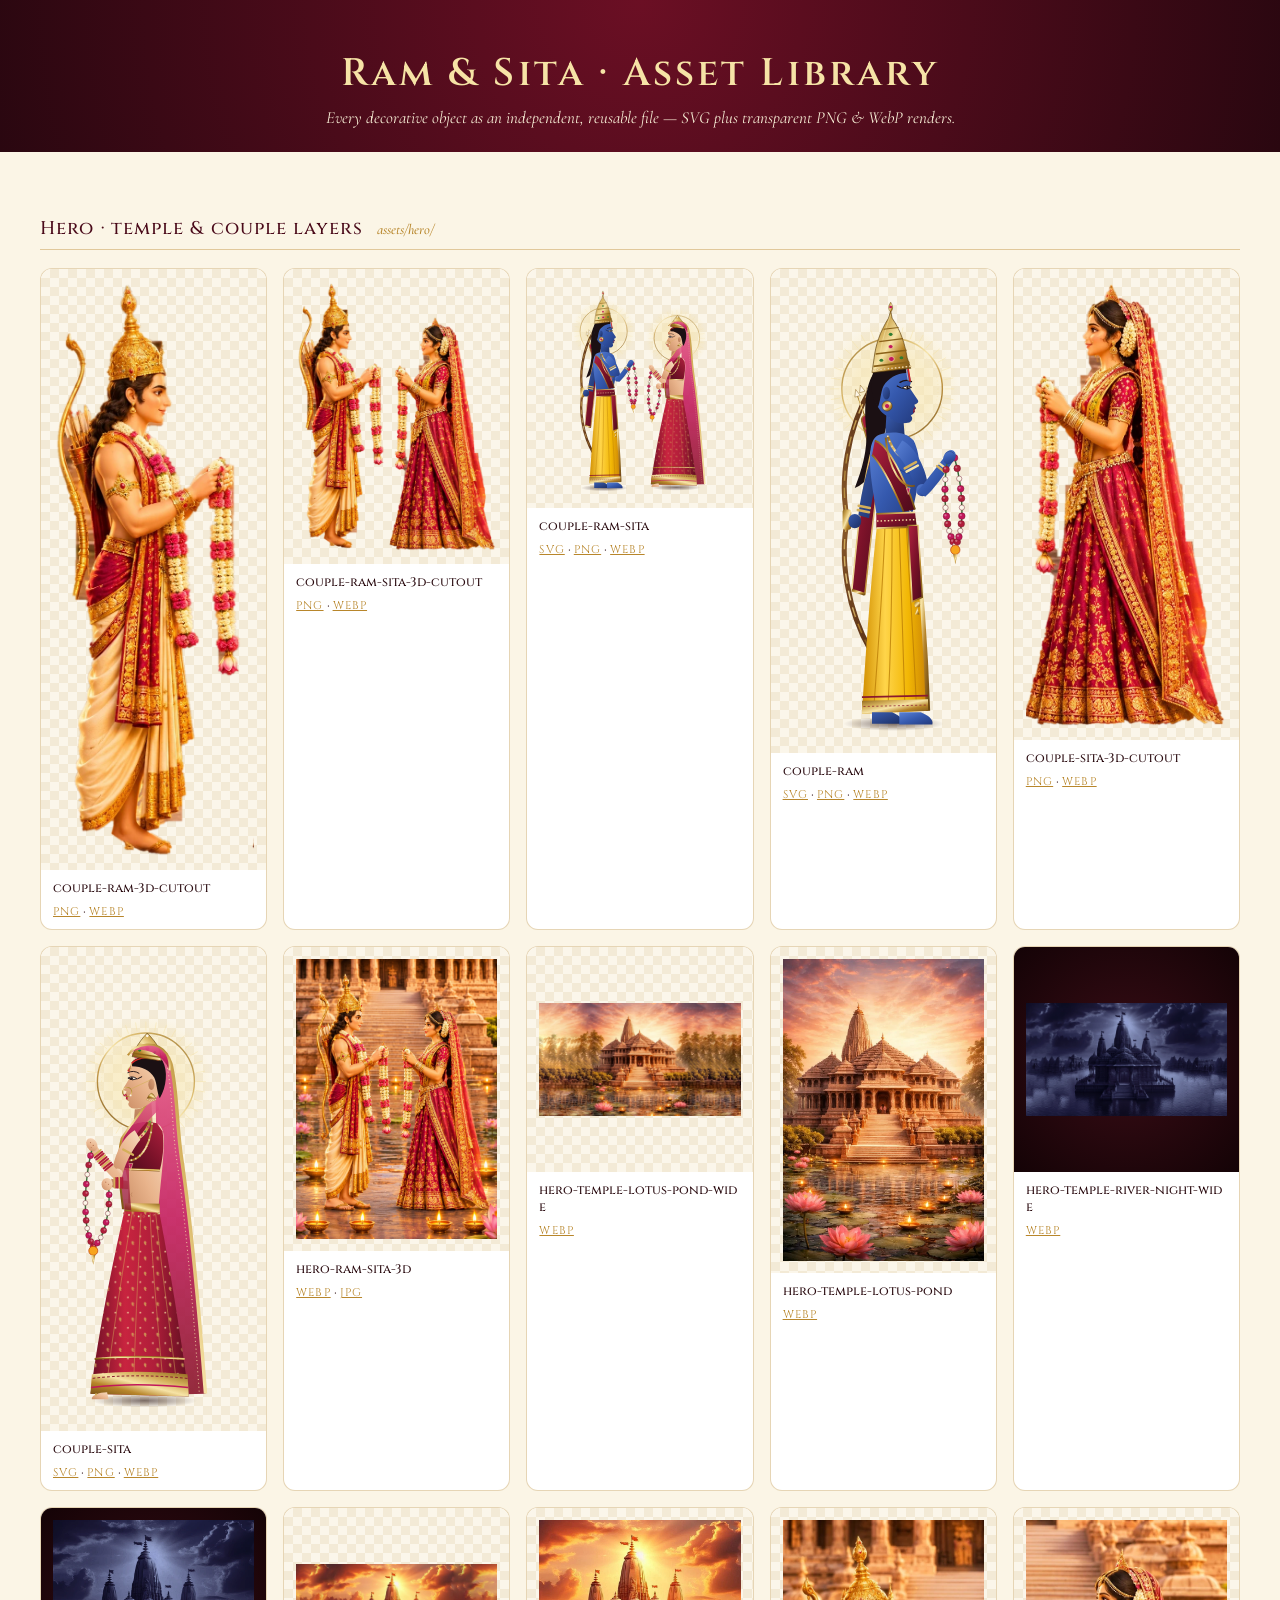
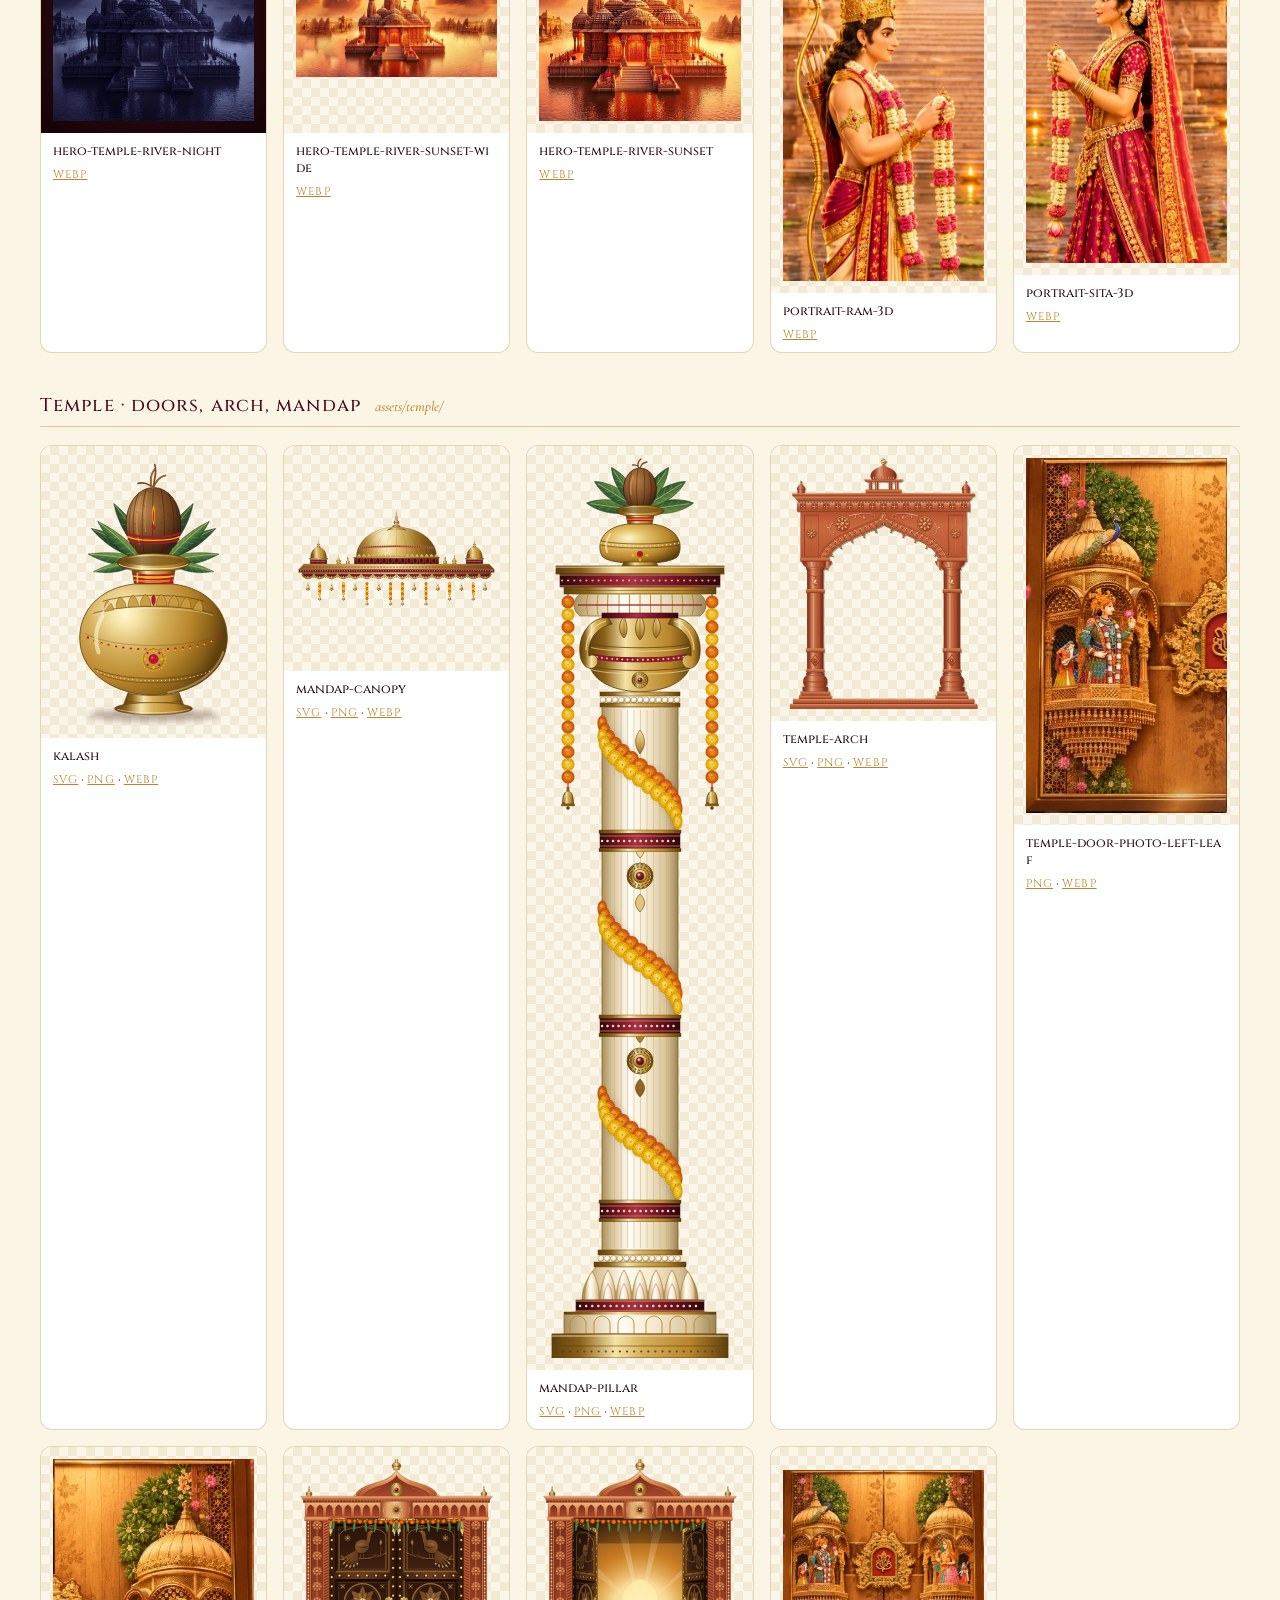
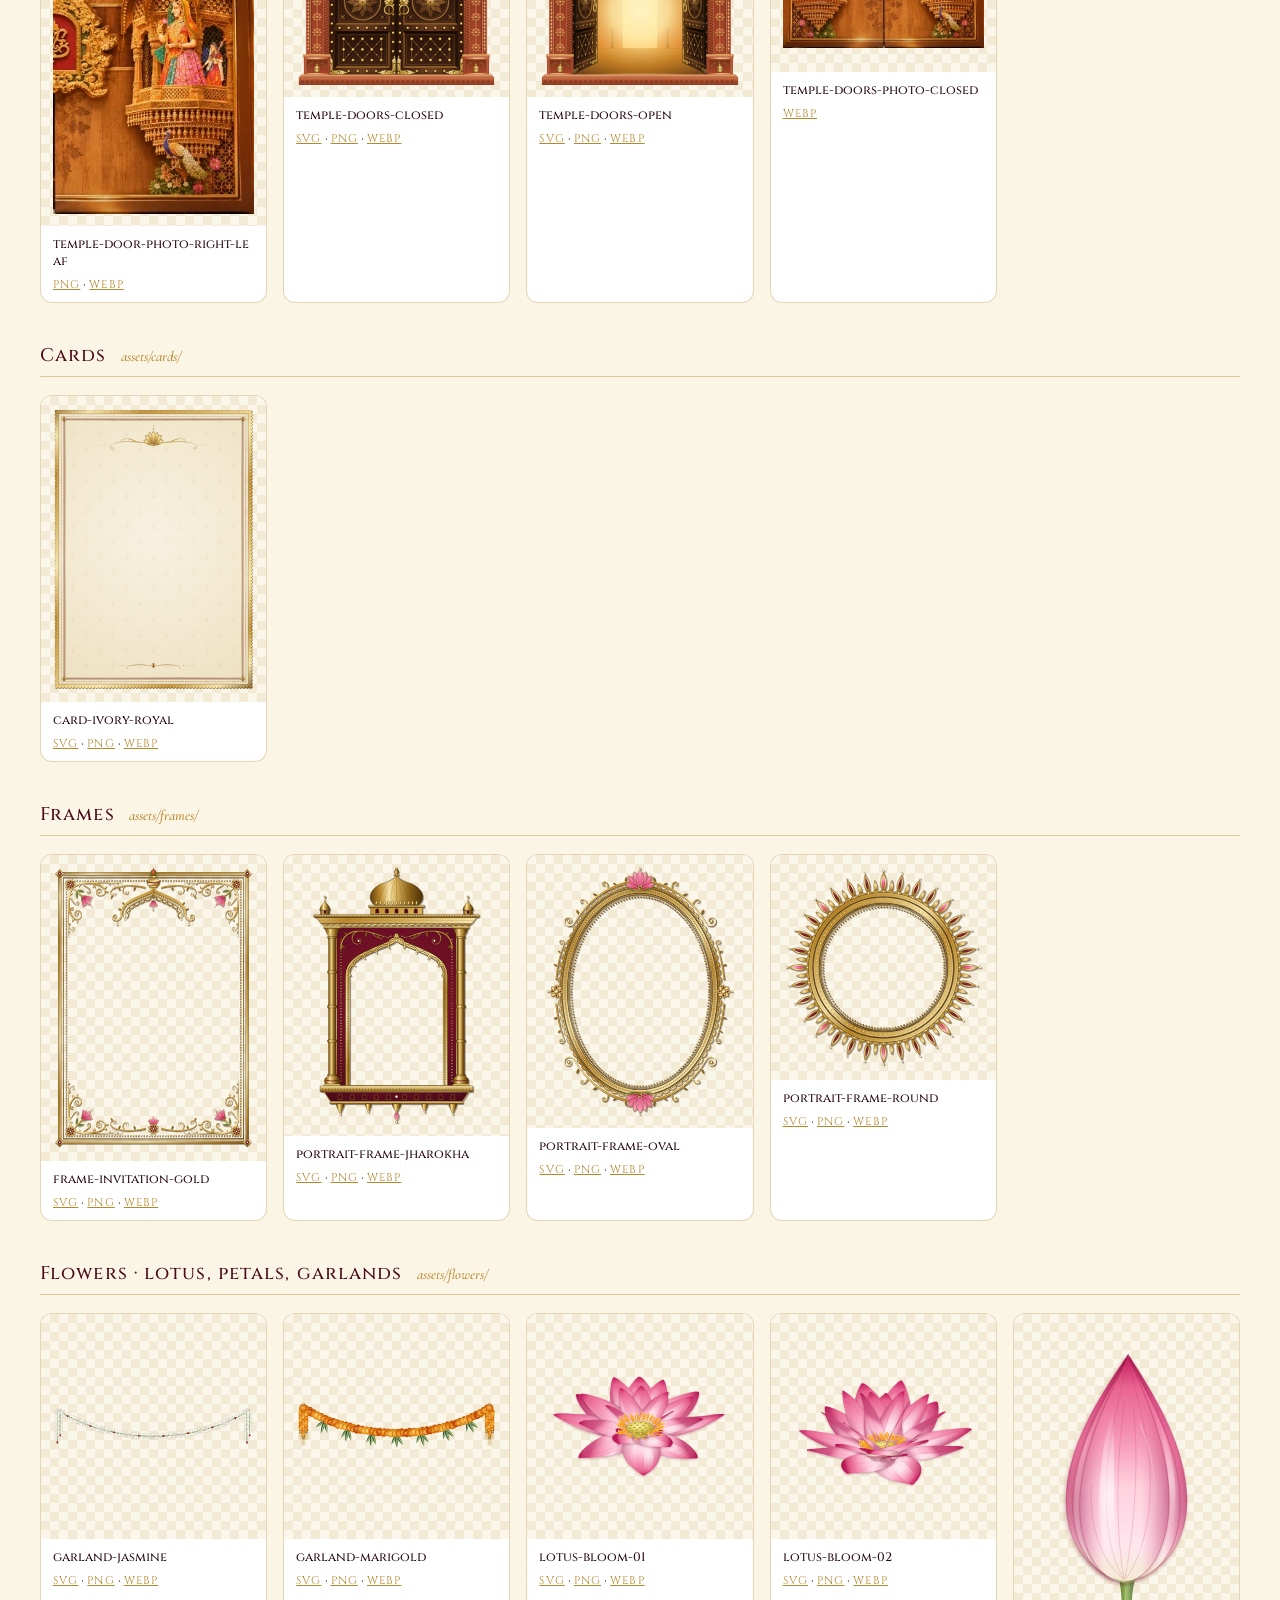
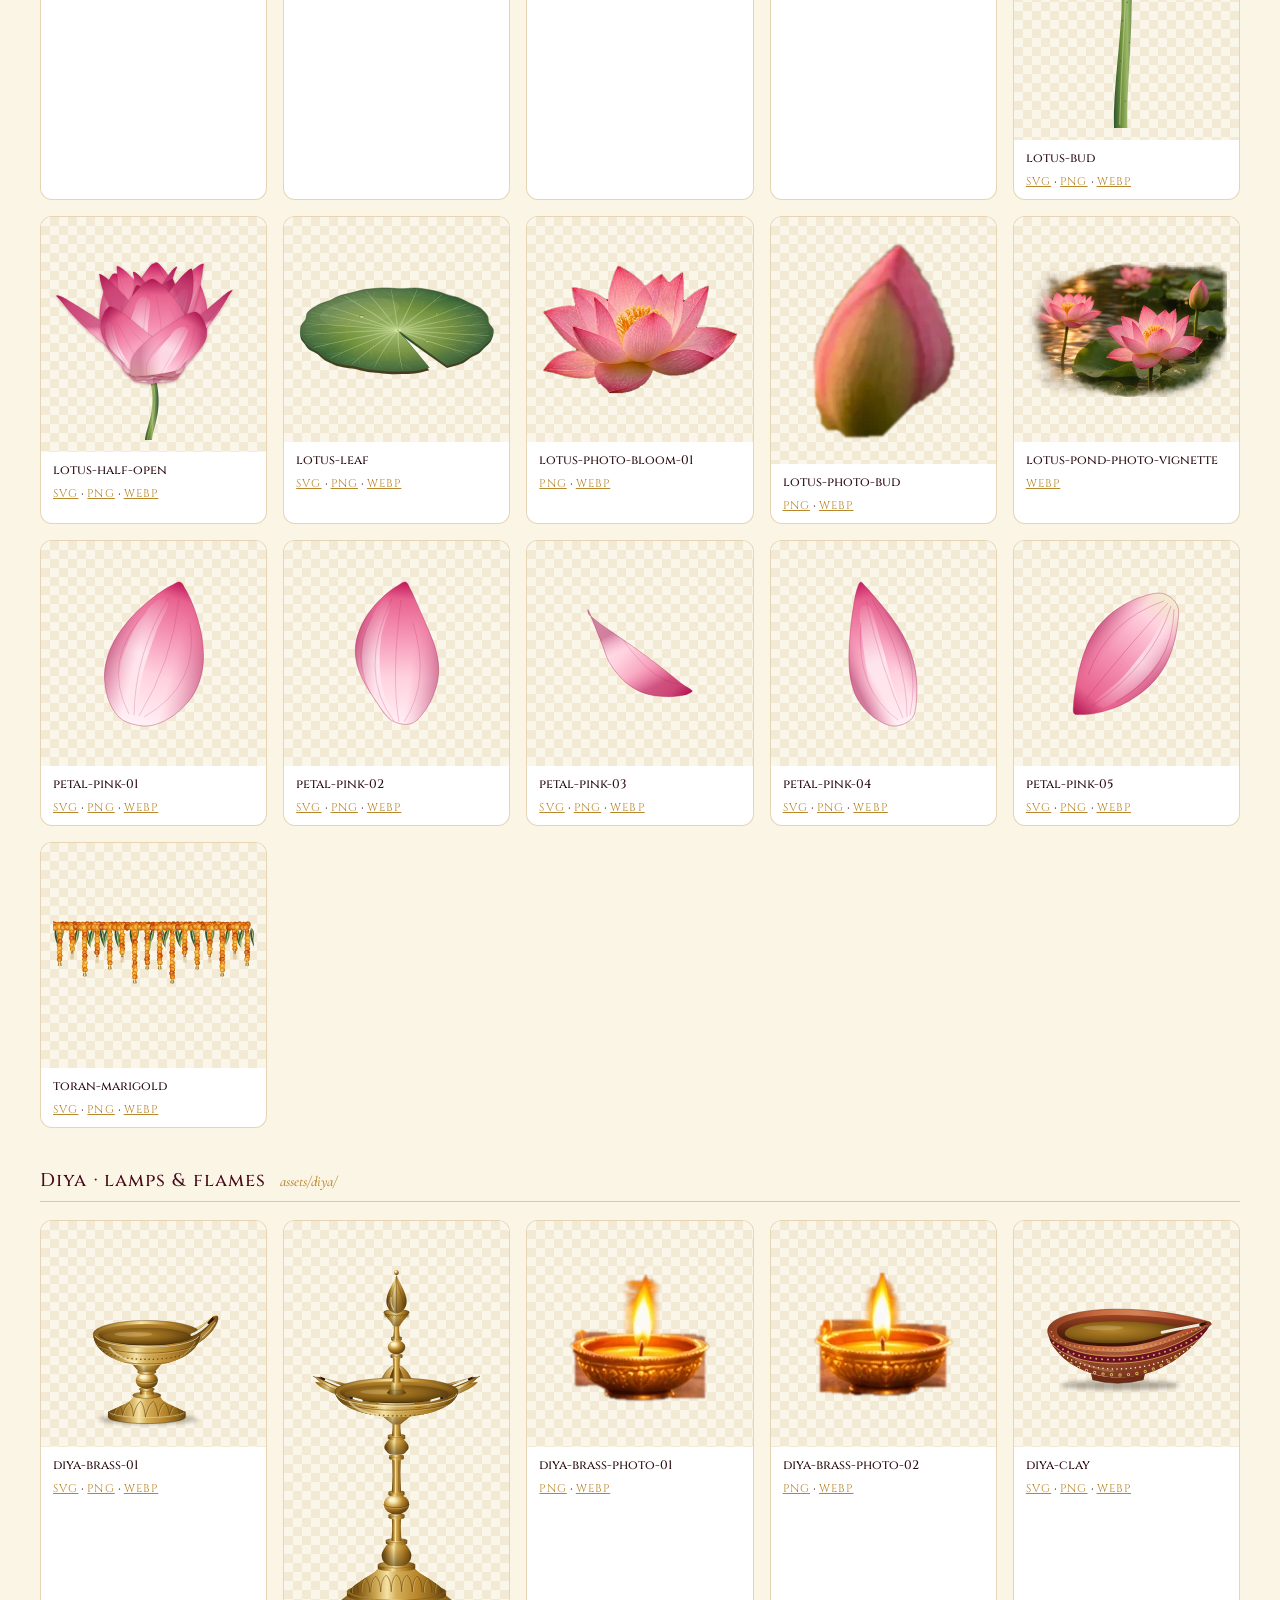
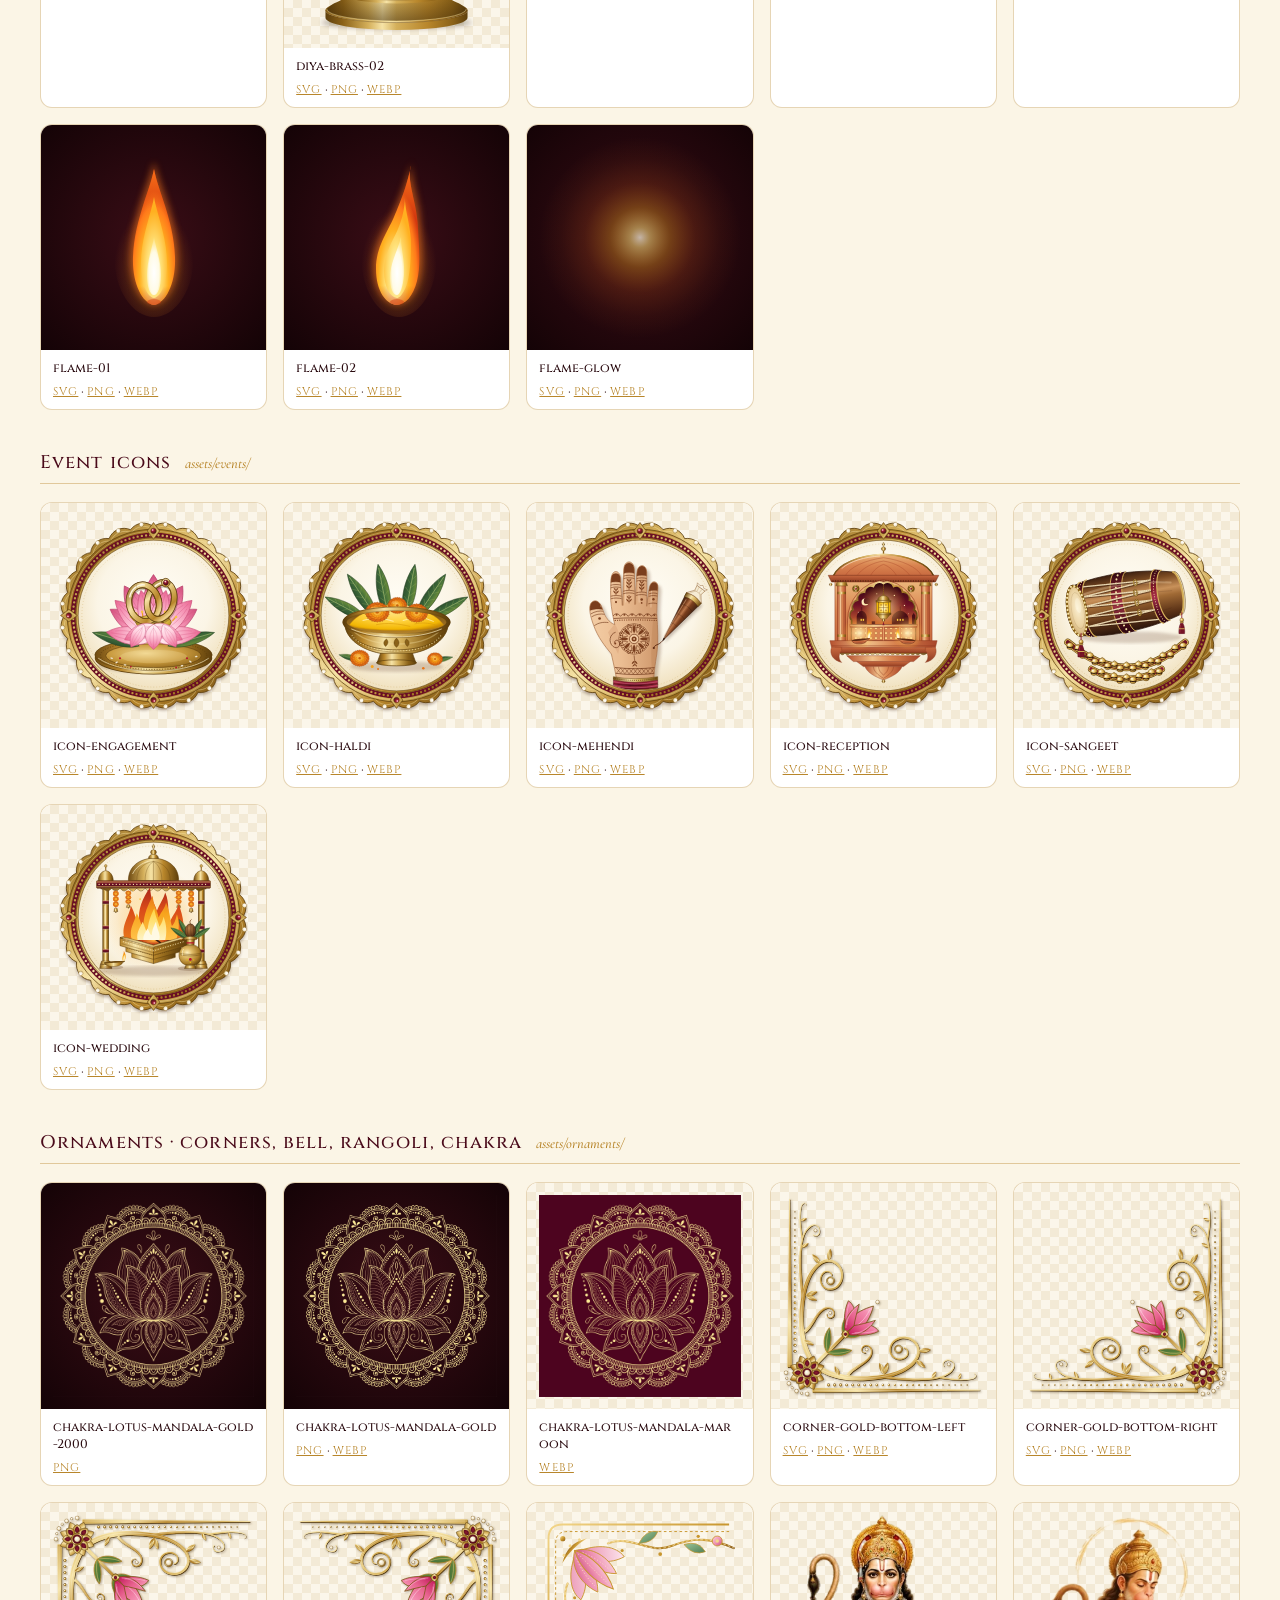
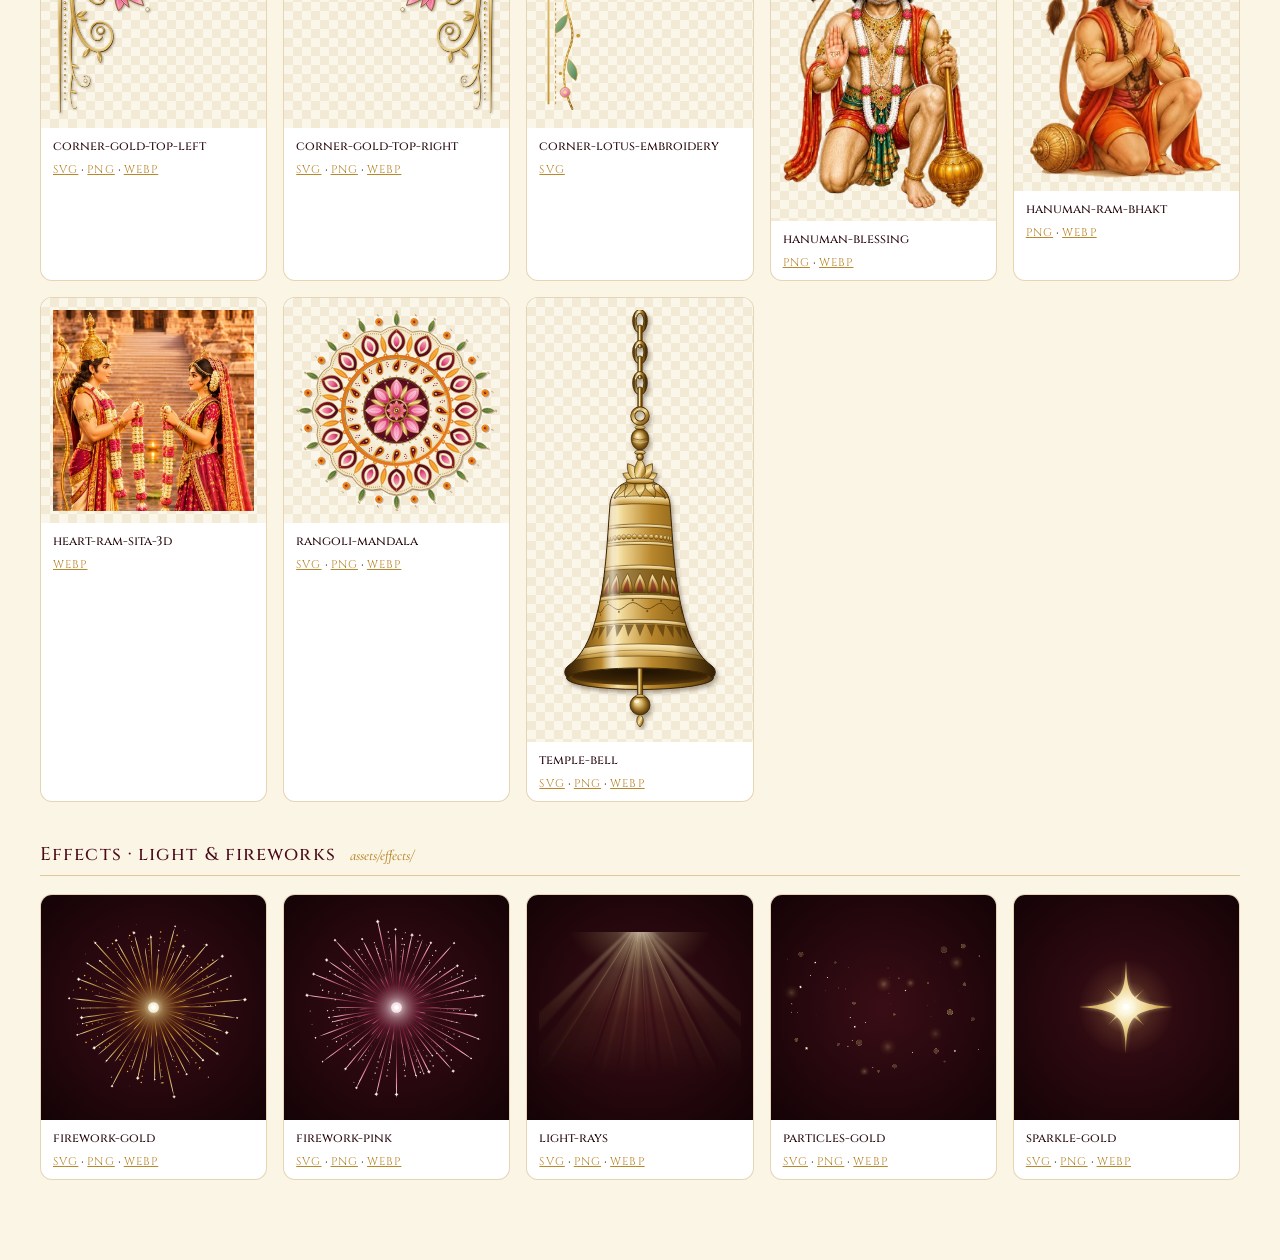
==== commit a477c898: "New Save the Date, countdown and Hanuman sections; redesigned invitation card - Save the Date: bow a" ====
--- a/asset-library.html
+++ b/asset-library.html
@@ -18,4 +18,4 @@
 figcaption a{color:var(--gold);font-family:Cinzel,serif;font-size:.7rem;letter-spacing:.1em}
 </style></head><body>
 <header><h1>Ram &amp; Sita · Asset Library</h1><p>Every decorative object as an independent, reusable file — SVG plus transparent PNG &amp; WebP renders.</p></header>
-<main><section><h2>Hero · temple & couple layers <small>assets/hero/</small></h2><div class="grid"><figure class="card"><div class="thumb"><img loading="lazy" src="assets/hero/couple-ram-3d-cutout.webp" alt="couple-ram-3d-cutout"></div><figcaption><b>couple-ram-3d-cutout</b><span><a href="assets/hero/couple-ram-3d-cutout.png" download>PNG</a> · <a href="assets/hero/couple-ram-3d-cutout.webp" download>WEBP</a></span></figcaption></figure><figure class="card"><div class="thumb"><img loading="lazy" src="assets/hero/couple-ram-sita-3d-cutout.webp" alt="couple-ram-sita-3d-cutout"></div><figcaption><b>couple-ram-sita-3d-cutout</b><span><a href="assets/hero/couple-ram-sita-3d-cutout.png" download>PNG</a> · <a href="assets/hero/couple-ram-sita-3d-cutout.webp" download>WEBP</a></span></figcaption></figure><figure class="card"><div class="thumb"><img loading="lazy" src="assets/hero/couple-ram-sita.svg" alt="couple-ram-sita"></div><figcaption><b>couple-ram-sita</b><span><a href="assets/hero/couple-ram-sita.svg" download>SVG</a> · <a href="assets/hero/couple-ram-sita.png" download>PNG</a> · <a href="assets/hero/couple-ram-sita.webp" download>WEBP</a></span></figcaption></figure><figure class="card"><div class="thumb"><img loading="lazy" src="assets/hero/couple-ram.svg" alt="couple-ram"></div><figcaption><b>couple-ram</b><span><a href="assets/hero/couple-ram.svg" download>SVG</a> · <a href="assets/hero/couple-ram.png" download>PNG</a> · <a href="assets/hero/couple-ram.webp" download>WEBP</a></span></figcaption></figure><figure class="card"><div class="thumb"><img loading="lazy" src="assets/hero/couple-sita-3d-cutout.webp" alt="couple-sita-3d-cutout"></div><figcaption><b>couple-sita-3d-cutout</b><span><a href="assets/hero/couple-sita-3d-cutout.png" download>PNG</a> · <a href="assets/hero/couple-sita-3d-cutout.webp" download>WEBP</a></span></figcaption></figure><figure class="card"><div class="thumb"><img loading="lazy" src="assets/hero/couple-sita.svg" alt="couple-sita"></div><figcaption><b>couple-sita</b><span><a href="assets/hero/couple-sita.svg" download>SVG</a> · <a href="assets/hero/couple-sita.png" download>PNG</a> · <a href="assets/hero/couple-sita.webp" download>WEBP</a></span></figcaption></figure><figure class="card"><div class="thumb"><img loading="lazy" src="assets/hero/hero-ram-sita-3d.webp" alt="hero-ram-sita-3d"></div><figcaption><b>hero-ram-sita-3d</b><span><a href="assets/hero/hero-ram-sita-3d.webp" download>WEBP</a> · <a href="assets/hero/hero-ram-sita-3d.jpg" download>JPG</a></span></figcaption></figure><figure class="card"><div class="thumb"><img loading="lazy" src="assets/hero/hero-temple-lotus-pond-wide.webp" alt="hero-temple-lotus-pond-wide"></div><figcaption><b>hero-temple-lotus-pond-wide</b><span><a href="assets/hero/hero-temple-lotus-pond-wide.webp" download>WEBP</a></span></figcaption></figure><figure class="card"><div class="thumb"><img loading="lazy" src="assets/hero/hero-temple-lotus-pond.webp" alt="hero-temple-lotus-pond"></div><figcaption><b>hero-temple-lotus-pond</b><span><a href="assets/hero/hero-temple-lotus-pond.webp" download>WEBP</a></span></figcaption></figure><figure class="card card--dark"><div class="thumb"><img loading="lazy" src="assets/hero/hero-temple-river-night-wide.webp" alt="hero-temple-river-night-wide"></div><figcaption><b>hero-temple-river-night-wide</b><span><a href="assets/hero/hero-temple-river-night-wide.webp" download>WEBP</a></span></figcaption></figure><figure class="card card--dark"><div class="thumb"><img loading="lazy" src="assets/hero/hero-temple-river-night.webp" alt="hero-temple-river-night"></div><figcaption><b>hero-temple-river-night</b><span><a href="assets/hero/hero-temple-river-night.webp" download>WEBP</a></span></figcaption></figure><figure class="card"><div class="thumb"><img loading="lazy" src="assets/hero/hero-temple-river-sunset-wide.webp" alt="hero-temple-river-sunset-wide"></div><figcaption><b>hero-temple-river-sunset-wide</b><span><a href="assets/hero/hero-temple-river-sunset-wide.webp" download>WEBP</a></span></figcaption></figure><figure class="card"><div class="thumb"><img loading="lazy" src="assets/hero/hero-temple-river-sunset.webp" alt="hero-temple-river-sunset"></div><figcaption><b>hero-temple-river-sunset</b><span><a href="assets/hero/hero-temple-river-sunset.webp" download>WEBP</a></span></figcaption></figure><figure class="card"><div class="thumb"><img loading="lazy" src="assets/hero/portrait-ram-3d.webp" alt="portrait-ram-3d"></div><figcaption><b>portrait-ram-3d</b><span><a href="assets/hero/portrait-ram-3d.webp" download>WEBP</a></span></figcaption></figure><figure class="card"><div class="thumb"><img loading="lazy" src="assets/hero/portrait-sita-3d.webp" alt="portrait-sita-3d"></div><figcaption><b>portrait-sita-3d</b><span><a href="assets/hero/portrait-sita-3d.webp" download>WEBP</a></span></figcaption></figure></div></section><section><h2>Temple · doors, arch, mandap <small>assets/temple/</small></h2><div class="grid"><figure class="card"><div class="thumb"><img loading="lazy" src="assets/temple/kalash.svg" alt="kalash"></div><figcaption><b>kalash</b><span><a href="assets/temple/kalash.svg" download>SVG</a> · <a href="assets/temple/kalash.png" download>PNG</a> · <a href="assets/temple/kalash.webp" download>WEBP</a></span></figcaption></figure><figure class="card"><div class="thumb"><img loading="lazy" src="assets/temple/mandap-canopy.svg" alt="mandap-canopy"></div><figcaption><b>mandap-canopy</b><span><a href="assets/temple/mandap-canopy.svg" download>SVG</a> · <a href="assets/temple/mandap-canopy.png" download>PNG</a> · <a href="assets/temple/mandap-canopy.webp" download>WEBP</a></span></figcaption></figure><figure class="card"><div class="thumb"><img loading="lazy" src="assets/temple/mandap-pillar.svg" alt="mandap-pillar"></div><figcaption><b>mandap-pillar</b><span><a href="assets/temple/mandap-pillar.svg" download>SVG</a> · <a href="assets/temple/mandap-pillar.png" download>PNG</a> · <a href="assets/temple/mandap-pillar.webp" download>WEBP</a></span></figcaption></figure><figure class="card"><div class="thumb"><img loading="lazy" src="assets/temple/temple-arch.svg" alt="temple-arch"></div><figcaption><b>temple-arch</b><span><a href="assets/temple/temple-arch.svg" download>SVG</a> · <a href="assets/temple/temple-arch.png" download>PNG</a> · <a href="assets/temple/temple-arch.webp" download>WEBP</a></span></figcaption></figure><figure class="card"><div class="thumb"><img loading="lazy" src="assets/temple/temple-door-photo-left-leaf.webp" alt="temple-door-photo-left-leaf"></div><figcaption><b>temple-door-photo-left-leaf</b><span><a href="assets/temple/temple-door-photo-left-leaf.png" download>PNG</a> · <a href="assets/temple/temple-door-photo-left-leaf.webp" download>WEBP</a></span></figcaption></figure><figure class="card"><div class="thumb"><img loading="lazy" src="assets/temple/temple-door-photo-right-leaf.webp" alt="temple-door-photo-right-leaf"></div><figcaption><b>temple-door-photo-right-leaf</b><span><a href="assets/temple/temple-door-photo-right-leaf.png" download>PNG</a> · <a href="assets/temple/temple-door-photo-right-leaf.webp" download>WEBP</a></span></figcaption></figure><figure class="card"><div class="thumb"><img loading="lazy" src="assets/temple/temple-doors-closed.svg" alt="temple-doors-closed"></div><figcaption><b>temple-doors-closed</b><span><a href="assets/temple/temple-doors-closed.svg" download>SVG</a> · <a href="assets/temple/temple-doors-closed.png" download>PNG</a> · <a href="assets/temple/temple-doors-closed.webp" download>WEBP</a></span></figcaption></figure><figure class="card"><div class="thumb"><img loading="lazy" src="assets/temple/temple-doors-open.svg" alt="temple-doors-open"></div><figcaption><b>temple-doors-open</b><span><a href="assets/temple/temple-doors-open.svg" download>SVG</a> · <a href="assets/temple/temple-doors-open.png" download>PNG</a> · <a href="assets/temple/temple-doors-open.webp" download>WEBP</a></span></figcaption></figure><figure class="card"><div class="thumb"><img loading="lazy" src="assets/temple/temple-doors-photo-closed.webp" alt="temple-doors-photo-closed"></div><figcaption><b>temple-doors-photo-closed</b><span><a href="assets/temple/temple-doors-photo-closed.webp" download>WEBP</a></span></figcaption></figure></div></section><section><h2>Cards <small>assets/cards/</small></h2><div class="grid"><figure class="card"><div class="thumb"><img loading="lazy" src="assets/cards/card-ivory-royal.svg" alt="card-ivory-royal"></div><figcaption><b>card-ivory-royal</b><span><a href="assets/cards/card-ivory-royal.svg" download>SVG</a> · <a href="assets/cards/card-ivory-royal.png" download>PNG</a> · <a href="assets/cards/card-ivory-royal.webp" download>WEBP</a></span></figcaption></figure></div></section><section><h2>Frames <small>assets/frames/</small></h2><div class="grid"><figure class="card"><div class="thumb"><img loading="lazy" src="assets/frames/frame-invitation-gold.svg" alt="frame-invitation-gold"></div><figcaption><b>frame-invitation-gold</b><span><a href="assets/frames/frame-invitation-gold.svg" download>SVG</a> · <a href="assets/frames/frame-invitation-gold.png" download>PNG</a> · <a href="assets/frames/frame-invitation-gold.webp" download>WEBP</a></span></figcaption></figure><figure class="card"><div class="thumb"><img loading="lazy" src="assets/frames/portrait-frame-jharokha.svg" alt="portrait-frame-jharokha"></div><figcaption><b>portrait-frame-jharokha</b><span><a href="assets/frames/portrait-frame-jharokha.svg" download>SVG</a> · <a href="assets/frames/portrait-frame-jharokha.png" download>PNG</a> · <a href="assets/frames/portrait-frame-jharokha.webp" download>WEBP</a></span></figcaption></figure><figure class="card"><div class="thumb"><img loading="lazy" src="assets/frames/portrait-frame-oval.svg" alt="portrait-frame-oval"></div><figcaption><b>portrait-frame-oval</b><span><a href="assets/frames/portrait-frame-oval.svg" download>SVG</a> · <a href="assets/frames/portrait-frame-oval.png" download>PNG</a> · <a href="assets/frames/portrait-frame-oval.webp" download>WEBP</a></span></figcaption></figure><figure class="card"><div class="thumb"><img loading="lazy" src="assets/frames/portrait-frame-round.svg" alt="portrait-frame-round"></div><figcaption><b>portrait-frame-round</b><span><a href="assets/frames/portrait-frame-round.svg" download>SVG</a> · <a href="assets/frames/portrait-frame-round.png" download>PNG</a> · <a href="assets/frames/portrait-frame-round.webp" download>WEBP</a></span></figcaption></figure></div></section><section><h2>Flowers · lotus, petals, garlands <small>assets/flowers/</small></h2><div class="grid"><figure class="card"><div class="thumb"><img loading="lazy" src="assets/flowers/garland-jasmine.svg" alt="garland-jasmine"></div><figcaption><b>garland-jasmine</b><span><a href="assets/flowers/garland-jasmine.svg" download>SVG</a> · <a href="assets/flowers/garland-jasmine.png" download>PNG</a> · <a href="assets/flowers/garland-jasmine.webp" download>WEBP</a></span></figcaption></figure><figure class="card"><div class="thumb"><img loading="lazy" src="assets/flowers/garland-marigold.svg" alt="garland-marigold"></div><figcaption><b>garland-marigold</b><span><a href="assets/flowers/garland-marigold.svg" download>SVG</a> · <a href="assets/flowers/garland-marigold.png" download>PNG</a> · <a href="assets/flowers/garland-marigold.webp" download>WEBP</a></span></figcaption></figure><figure class="card"><div class="thumb"><img loading="lazy" src="assets/flowers/lotus-bloom-01.svg" alt="lotus-bloom-01"></div><figcaption><b>lotus-bloom-01</b><span><a href="assets/flowers/lotus-bloom-01.svg" download>SVG</a> · <a href="assets/flowers/lotus-bloom-01.png" download>PNG</a> · <a href="assets/flowers/lotus-bloom-01.webp" download>WEBP</a></span></figcaption></figure><figure class="card"><div class="thumb"><img loading="lazy" src="assets/flowers/lotus-bloom-02.svg" alt="lotus-bloom-02"></div><figcaption><b>lotus-bloom-02</b><span><a href="assets/flowers/lotus-bloom-02.svg" download>SVG</a> · <a href="assets/flowers/lotus-bloom-02.png" download>PNG</a> · <a href="assets/flowers/lotus-bloom-02.webp" download>WEBP</a></span></figcaption></figure><figure class="card"><div class="thumb"><img loading="lazy" src="assets/flowers/lotus-bud.svg" alt="lotus-bud"></div><figcaption><b>lotus-bud</b><span><a href="assets/flowers/lotus-bud.svg" download>SVG</a> · <a href="assets/flowers/lotus-bud.png" download>PNG</a> · <a href="assets/flowers/lotus-bud.webp" download>WEBP</a></span></figcaption></figure><figure class="card"><div class="thumb"><img loading="lazy" src="assets/flowers/lotus-half-open.svg" alt="lotus-half-open"></div><figcaption><b>lotus-half-open</b><span><a href="assets/flowers/lotus-half-open.svg" download>SVG</a> · <a href="assets/flowers/lotus-half-open.png" download>PNG</a> · <a href="assets/flowers/lotus-half-open.webp" download>WEBP</a></span></figcaption></figure><figure class="card"><div class="thumb"><img loading="lazy" src="assets/flowers/lotus-leaf.svg" alt="lotus-leaf"></div><figcaption><b>lotus-leaf</b><span><a href="assets/flowers/lotus-leaf.svg" download>SVG</a> · <a href="assets/flowers/lotus-leaf.png" download>PNG</a> · <a href="assets/flowers/lotus-leaf.webp" download>WEBP</a></span></figcaption></figure><figure class="card"><div class="thumb"><img loading="lazy" src="assets/flowers/lotus-photo-bloom-01.webp" alt="lotus-photo-bloom-01"></div><figcaption><b>lotus-photo-bloom-01</b><span><a href="assets/flowers/lotus-photo-bloom-01.png" download>PNG</a> · <a href="assets/flowers/lotus-photo-bloom-01.webp" download>WEBP</a></span></figcaption></figure><figure class="card"><div class="thumb"><img loading="lazy" src="assets/flowers/lotus-photo-bud.webp" alt="lotus-photo-bud"></div><figcaption><b>lotus-photo-bud</b><span><a href="assets/flowers/lotus-photo-bud.png" download>PNG</a> · <a href="assets/flowers/lotus-photo-bud.webp" download>WEBP</a></span></figcaption></figure><figure class="card"><div class="thumb"><img loading="lazy" src="assets/flowers/lotus-pond-photo-vignette.webp" alt="lotus-pond-photo-vignette"></div><figcaption><b>lotus-pond-photo-vignette</b><span><a href="assets/flowers/lotus-pond-photo-vignette.webp" download>WEBP</a></span></figcaption></figure><figure class="card"><div class="thumb"><img loading="lazy" src="assets/flowers/petal-pink-01.svg" alt="petal-pink-01"></div><figcaption><b>petal-pink-01</b><span><a href="assets/flowers/petal-pink-01.svg" download>SVG</a> · <a href="assets/flowers/petal-pink-01.png" download>PNG</a> · <a href="assets/flowers/petal-pink-01.webp" download>WEBP</a></span></figcaption></figure><figure class="card"><div class="thumb"><img loading="lazy" src="assets/flowers/petal-pink-02.svg" alt="petal-pink-02"></div><figcaption><b>petal-pink-02</b><span><a href="assets/flowers/petal-pink-02.svg" download>SVG</a> · <a href="assets/flowers/petal-pink-02.png" download>PNG</a> · <a href="assets/flowers/petal-pink-02.webp" download>WEBP</a></span></figcaption></figure><figure class="card"><div class="thumb"><img loading="lazy" src="assets/flowers/petal-pink-03.svg" alt="petal-pink-03"></div><figcaption><b>petal-pink-03</b><span><a href="assets/flowers/petal-pink-03.svg" download>SVG</a> · <a href="assets/flowers/petal-pink-03.png" download>PNG</a> · <a href="assets/flowers/petal-pink-03.webp" download>WEBP</a></span></figcaption></figure><figure class="card"><div class="thumb"><img loading="lazy" src="assets/flowers/petal-pink-04.svg" alt="petal-pink-04"></div><figcaption><b>petal-pink-04</b><span><a href="assets/flowers/petal-pink-04.svg" download>SVG</a> · <a href="assets/flowers/petal-pink-04.png" download>PNG</a> · <a href="assets/flowers/petal-pink-04.webp" download>WEBP</a></span></figcaption></figure><figure class="card"><div class="thumb"><img loading="lazy" src="assets/flowers/petal-pink-05.svg" alt="petal-pink-05"></div><figcaption><b>petal-pink-05</b><span><a href="assets/flowers/petal-pink-05.svg" download>SVG</a> · <a href="assets/flowers/petal-pink-05.png" download>PNG</a> · <a href="assets/flowers/petal-pink-05.webp" download>WEBP</a></span></figcaption></figure><figure class="card"><div class="thumb"><img loading="lazy" src="assets/flowers/toran-marigold.svg" alt="toran-marigold"></div><figcaption><b>toran-marigold</b><span><a href="assets/flowers/toran-marigold.svg" download>SVG</a> · <a href="assets/flowers/toran-marigold.png" download>PNG</a> · <a href="assets/flowers/toran-marigold.webp" download>WEBP</a></span></figcaption></figure></div></section><section><h2>Diya · lamps & flames <small>assets/diya/</small></h2><div class="grid"><figure class="card"><div class="thumb"><img loading="lazy" src="assets/diya/diya-brass-01.svg" alt="diya-brass-01"></div><figcaption><b>diya-brass-01</b><span><a href="assets/diya/diya-brass-01.svg" download>SVG</a> · <a href="assets/diya/diya-brass-01.png" download>PNG</a> · <a href="assets/diya/diya-brass-01.webp" download>WEBP</a></span></figcaption></figure><figure class="card"><div class="thumb"><img loading="lazy" src="assets/diya/diya-brass-02.svg" alt="diya-brass-02"></div><figcaption><b>diya-brass-02</b><span><a href="assets/diya/diya-brass-02.svg" download>SVG</a> · <a href="assets/diya/diya-brass-02.png" download>PNG</a> · <a href="assets/diya/diya-brass-02.webp" download>WEBP</a></span></figcaption></figure><figure class="card"><div class="thumb"><img loading="lazy" src="assets/diya/diya-brass-photo-01.webp" alt="diya-brass-photo-01"></div><figcaption><b>diya-brass-photo-01</b><span><a href="assets/diya/diya-brass-photo-01.png" download>PNG</a> · <a href="assets/diya/diya-brass-photo-01.webp" download>WEBP</a></span></figcaption></figure><figure class="card"><div class="thumb"><img loading="lazy" src="assets/diya/diya-brass-photo-02.webp" alt="diya-brass-photo-02"></div><figcaption><b>diya-brass-photo-02</b><span><a href="assets/diya/diya-brass-photo-02.png" download>PNG</a> · <a href="assets/diya/diya-brass-photo-02.webp" download>WEBP</a></span></figcaption></figure><figure class="card"><div class="thumb"><img loading="lazy" src="assets/diya/diya-clay.svg" alt="diya-clay"></div><figcaption><b>diya-clay</b><span><a href="assets/diya/diya-clay.svg" download>SVG</a> · <a href="assets/diya/diya-clay.png" download>PNG</a> · <a href="assets/diya/diya-clay.webp" download>WEBP</a></span></figcaption></figure><figure class="card card--dark"><div class="thumb"><img loading="lazy" src="assets/diya/flame-01.svg" alt="flame-01"></div><figcaption><b>flame-01</b><span><a href="assets/diya/flame-01.svg" download>SVG</a> · <a href="assets/diya/flame-01.png" download>PNG</a> · <a href="assets/diya/flame-01.webp" download>WEBP</a></span></figcaption></figure><figure class="card card--dark"><div class="thumb"><img loading="lazy" src="assets/diya/flame-02.svg" alt="flame-02"></div><figcaption><b>flame-02</b><span><a href="assets/diya/flame-02.svg" download>SVG</a> · <a href="assets/diya/flame-02.png" download>PNG</a> · <a href="assets/diya/flame-02.webp" download>WEBP</a></span></figcaption></figure><figure class="card card--dark"><div class="thumb"><img loading="lazy" src="assets/diya/flame-glow.svg" alt="flame-glow"></div><figcaption><b>flame-glow</b><span><a href="assets/diya/flame-glow.svg" download>SVG</a> · <a href="assets/diya/flame-glow.png" download>PNG</a> · <a href="assets/diya/flame-glow.webp" download>WEBP</a></span></figcaption></figure></div></section><section><h2>Event icons <small>assets/events/</small></h2><div class="grid"><figure class="card"><div class="thumb"><img loading="lazy" src="assets/events/icon-engagement.svg" alt="icon-engagement"></div><figcaption><b>icon-engagement</b><span><a href="assets/events/icon-engagement.svg" download>SVG</a> · <a href="assets/events/icon-engagement.png" download>PNG</a> · <a href="assets/events/icon-engagement.webp" download>WEBP</a></span></figcaption></figure><figure class="card"><div class="thumb"><img loading="lazy" src="assets/events/icon-haldi.svg" alt="icon-haldi"></div><figcaption><b>icon-haldi</b><span><a href="assets/events/icon-haldi.svg" download>SVG</a> · <a href="assets/events/icon-haldi.png" download>PNG</a> · <a href="assets/events/icon-haldi.webp" download>WEBP</a></span></figcaption></figure><figure class="card"><div class="thumb"><img loading="lazy" src="assets/events/icon-mehendi.svg" alt="icon-mehendi"></div><figcaption><b>icon-mehendi</b><span><a href="assets/events/icon-mehendi.svg" download>SVG</a> · <a href="assets/events/icon-mehendi.png" download>PNG</a> · <a href="assets/events/icon-mehendi.webp" download>WEBP</a></span></figcaption></figure><figure class="card"><div class="thumb"><img loading="lazy" src="assets/events/icon-reception.svg" alt="icon-reception"></div><figcaption><b>icon-reception</b><span><a href="assets/events/icon-reception.svg" download>SVG</a> · <a href="assets/events/icon-reception.png" download>PNG</a> · <a href="assets/events/icon-reception.webp" download>WEBP</a></span></figcaption></figure><figure class="card"><div class="thumb"><img loading="lazy" src="assets/events/icon-sangeet.svg" alt="icon-sangeet"></div><figcaption><b>icon-sangeet</b><span><a href="assets/events/icon-sangeet.svg" download>SVG</a> · <a href="assets/events/icon-sangeet.png" download>PNG</a> · <a href="assets/events/icon-sangeet.webp" download>WEBP</a></span></figcaption></figure><figure class="card"><div class="thumb"><img loading="lazy" src="assets/events/icon-wedding.svg" alt="icon-wedding"></div><figcaption><b>icon-wedding</b><span><a href="assets/events/icon-wedding.svg" download>SVG</a> · <a href="assets/events/icon-wedding.png" download>PNG</a> · <a href="assets/events/icon-wedding.webp" download>WEBP</a></span></figcaption></figure></div></section><section><h2>Ornaments · corners, bell, rangoli, chakra <small>assets/ornaments/</small></h2><div class="grid"><figure class="card card--dark"><div class="thumb"><img loading="lazy" src="assets/ornaments/chakra-lotus-mandala-gold-2000.png" alt="chakra-lotus-mandala-gold-2000"></div><figcaption><b>chakra-lotus-mandala-gold-2000</b><span><a href="assets/ornaments/chakra-lotus-mandala-gold-2000.png" download>PNG</a></span></figcaption></figure><figure class="card card--dark"><div class="thumb"><img loading="lazy" src="assets/ornaments/chakra-lotus-mandala-gold.webp" alt="chakra-lotus-mandala-gold"></div><figcaption><b>chakra-lotus-mandala-gold</b><span><a href="assets/ornaments/chakra-lotus-mandala-gold.png" download>PNG</a> · <a href="assets/ornaments/chakra-lotus-mandala-gold.webp" download>WEBP</a></span></figcaption></figure><figure class="card"><div class="thumb"><img loading="lazy" src="assets/ornaments/chakra-lotus-mandala-maroon.webp" alt="chakra-lotus-mandala-maroon"></div><figcaption><b>chakra-lotus-mandala-maroon</b><span><a href="assets/ornaments/chakra-lotus-mandala-maroon.webp" download>WEBP</a></span></figcaption></figure><figure class="card"><div class="thumb"><img loading="lazy" src="assets/ornaments/corner-gold-bottom-left.svg" alt="corner-gold-bottom-left"></div><figcaption><b>corner-gold-bottom-left</b><span><a href="assets/ornaments/corner-gold-bottom-left.svg" download>SVG</a> · <a href="assets/ornaments/corner-gold-bottom-left.png" download>PNG</a> · <a href="assets/ornaments/corner-gold-bottom-left.webp" download>WEBP</a></span></figcaption></figure><figure class="card"><div class="thumb"><img loading="lazy" src="assets/ornaments/corner-gold-bottom-right.svg" alt="corner-gold-bottom-right"></div><figcaption><b>corner-gold-bottom-right</b><span><a href="assets/ornaments/corner-gold-bottom-right.svg" download>SVG</a> · <a href="assets/ornaments/corner-gold-bottom-right.png" download>PNG</a> · <a href="assets/ornaments/corner-gold-bottom-right.webp" download>WEBP</a></span></figcaption></figure><figure class="card"><div class="thumb"><img loading="lazy" src="assets/ornaments/corner-gold-top-left.svg" alt="corner-gold-top-left"></div><figcaption><b>corner-gold-top-left</b><span><a href="assets/ornaments/corner-gold-top-left.svg" download>SVG</a> · <a href="assets/ornaments/corner-gold-top-left.png" download>PNG</a> · <a href="assets/ornaments/corner-gold-top-left.webp" download>WEBP</a></span></figcaption></figure><figure class="card"><div class="thumb"><img loading="lazy" src="assets/ornaments/corner-gold-top-right.svg" alt="corner-gold-top-right"></div><figcaption><b>corner-gold-top-right</b><span><a href="assets/ornaments/corner-gold-top-right.svg" download>SVG</a> · <a href="assets/ornaments/corner-gold-top-right.png" download>PNG</a> · <a href="assets/ornaments/corner-gold-top-right.webp" download>WEBP</a></span></figcaption></figure><figure class="card"><div class="thumb"><img loading="lazy" src="assets/ornaments/rangoli-mandala.svg" alt="rangoli-mandala"></div><figcaption><b>rangoli-mandala</b><span><a href="assets/ornaments/rangoli-mandala.svg" download>SVG</a> · <a href="assets/ornaments/rangoli-mandala.png" download>PNG</a> · <a href="assets/ornaments/rangoli-mandala.webp" download>WEBP</a></span></figcaption></figure><figure class="card"><div class="thumb"><img loading="lazy" src="assets/ornaments/temple-bell.svg" alt="temple-bell"></div><figcaption><b>temple-bell</b><span><a href="assets/ornaments/temple-bell.svg" download>SVG</a> · <a href="assets/ornaments/temple-bell.png" download>PNG</a> · <a href="assets/ornaments/temple-bell.webp" download>WEBP</a></span></figcaption></figure></div></section><section><h2>Effects · light & fireworks <small>assets/effects/</small></h2><div class="grid"><figure class="card card--dark"><div class="thumb"><img loading="lazy" src="assets/effects/firework-gold.svg" alt="firework-gold"></div><figcaption><b>firework-gold</b><span><a href="assets/effects/firework-gold.svg" download>SVG</a> · <a href="assets/effects/firework-gold.png" download>PNG</a> · <a href="assets/effects/firework-gold.webp" download>WEBP</a></span></figcaption></figure><figure class="card card--dark"><div class="thumb"><img loading="lazy" src="assets/effects/firework-pink.svg" alt="firework-pink"></div><figcaption><b>firework-pink</b><span><a href="assets/effects/firework-pink.svg" download>SVG</a> · <a href="assets/effects/firework-pink.png" download>PNG</a> · <a href="assets/effects/firework-pink.webp" download>WEBP</a></span></figcaption></figure><figure class="card card--dark"><div class="thumb"><img loading="lazy" src="assets/effects/light-rays.svg" alt="light-rays"></div><figcaption><b>light-rays</b><span><a href="assets/effects/light-rays.svg" download>SVG</a> · <a href="assets/effects/light-rays.png" download>PNG</a> · <a href="assets/effects/light-rays.webp" download>WEBP</a></span></figcaption></figure><figure class="card card--dark"><div class="thumb"><img loading="lazy" src="assets/effects/particles-gold.svg" alt="particles-gold"></div><figcaption><b>particles-gold</b><span><a href="assets/effects/particles-gold.svg" download>SVG</a> · <a href="assets/effects/particles-gold.png" download>PNG</a> · <a href="assets/effects/particles-gold.webp" download>WEBP</a></span></figcaption></figure><figure class="card card--dark"><div class="thumb"><img loading="lazy" src="assets/effects/sparkle-gold.svg" alt="sparkle-gold"></div><figcaption><b>sparkle-gold</b><span><a href="assets/effects/sparkle-gold.svg" download>SVG</a> · <a href="assets/effects/sparkle-gold.png" download>PNG</a> · <a href="assets/effects/sparkle-gold.webp" download>WEBP</a></span></figcaption></figure></div></section></main></body></html>+<main><section><h2>Hero · temple & couple layers <small>assets/hero/</small></h2><div class="grid"><figure class="card"><div class="thumb"><img loading="lazy" src="assets/hero/couple-ram-3d-cutout.webp" alt="couple-ram-3d-cutout"></div><figcaption><b>couple-ram-3d-cutout</b><span><a href="assets/hero/couple-ram-3d-cutout.png" download>PNG</a> · <a href="assets/hero/couple-ram-3d-cutout.webp" download>WEBP</a></span></figcaption></figure><figure class="card"><div class="thumb"><img loading="lazy" src="assets/hero/couple-ram-sita-3d-cutout.webp" alt="couple-ram-sita-3d-cutout"></div><figcaption><b>couple-ram-sita-3d-cutout</b><span><a href="assets/hero/couple-ram-sita-3d-cutout.png" download>PNG</a> · <a href="assets/hero/couple-ram-sita-3d-cutout.webp" download>WEBP</a></span></figcaption></figure><figure class="card"><div class="thumb"><img loading="lazy" src="assets/hero/couple-ram-sita.svg" alt="couple-ram-sita"></div><figcaption><b>couple-ram-sita</b><span><a href="assets/hero/couple-ram-sita.svg" download>SVG</a> · <a href="assets/hero/couple-ram-sita.png" download>PNG</a> · <a href="assets/hero/couple-ram-sita.webp" download>WEBP</a></span></figcaption></figure><figure class="card"><div class="thumb"><img loading="lazy" src="assets/hero/couple-ram.svg" alt="couple-ram"></div><figcaption><b>couple-ram</b><span><a href="assets/hero/couple-ram.svg" download>SVG</a> · <a href="assets/hero/couple-ram.png" download>PNG</a> · <a href="assets/hero/couple-ram.webp" download>WEBP</a></span></figcaption></figure><figure class="card"><div class="thumb"><img loading="lazy" src="assets/hero/couple-sita-3d-cutout.webp" alt="couple-sita-3d-cutout"></div><figcaption><b>couple-sita-3d-cutout</b><span><a href="assets/hero/couple-sita-3d-cutout.png" download>PNG</a> · <a href="assets/hero/couple-sita-3d-cutout.webp" download>WEBP</a></span></figcaption></figure><figure class="card"><div class="thumb"><img loading="lazy" src="assets/hero/couple-sita.svg" alt="couple-sita"></div><figcaption><b>couple-sita</b><span><a href="assets/hero/couple-sita.svg" download>SVG</a> · <a href="assets/hero/couple-sita.png" download>PNG</a> · <a href="assets/hero/couple-sita.webp" download>WEBP</a></span></figcaption></figure><figure class="card"><div class="thumb"><img loading="lazy" src="assets/hero/hero-ram-sita-3d.webp" alt="hero-ram-sita-3d"></div><figcaption><b>hero-ram-sita-3d</b><span><a href="assets/hero/hero-ram-sita-3d.webp" download>WEBP</a> · <a href="assets/hero/hero-ram-sita-3d.jpg" download>JPG</a></span></figcaption></figure><figure class="card"><div class="thumb"><img loading="lazy" src="assets/hero/hero-temple-lotus-pond-wide.webp" alt="hero-temple-lotus-pond-wide"></div><figcaption><b>hero-temple-lotus-pond-wide</b><span><a href="assets/hero/hero-temple-lotus-pond-wide.webp" download>WEBP</a></span></figcaption></figure><figure class="card"><div class="thumb"><img loading="lazy" src="assets/hero/hero-temple-lotus-pond.webp" alt="hero-temple-lotus-pond"></div><figcaption><b>hero-temple-lotus-pond</b><span><a href="assets/hero/hero-temple-lotus-pond.webp" download>WEBP</a></span></figcaption></figure><figure class="card card--dark"><div class="thumb"><img loading="lazy" src="assets/hero/hero-temple-river-night-wide.webp" alt="hero-temple-river-night-wide"></div><figcaption><b>hero-temple-river-night-wide</b><span><a href="assets/hero/hero-temple-river-night-wide.webp" download>WEBP</a></span></figcaption></figure><figure class="card card--dark"><div class="thumb"><img loading="lazy" src="assets/hero/hero-temple-river-night.webp" alt="hero-temple-river-night"></div><figcaption><b>hero-temple-river-night</b><span><a href="assets/hero/hero-temple-river-night.webp" download>WEBP</a></span></figcaption></figure><figure class="card"><div class="thumb"><img loading="lazy" src="assets/hero/hero-temple-river-sunset-wide.webp" alt="hero-temple-river-sunset-wide"></div><figcaption><b>hero-temple-river-sunset-wide</b><span><a href="assets/hero/hero-temple-river-sunset-wide.webp" download>WEBP</a></span></figcaption></figure><figure class="card"><div class="thumb"><img loading="lazy" src="assets/hero/hero-temple-river-sunset.webp" alt="hero-temple-river-sunset"></div><figcaption><b>hero-temple-river-sunset</b><span><a href="assets/hero/hero-temple-river-sunset.webp" download>WEBP</a></span></figcaption></figure><figure class="card"><div class="thumb"><img loading="lazy" src="assets/hero/portrait-ram-3d.webp" alt="portrait-ram-3d"></div><figcaption><b>portrait-ram-3d</b><span><a href="assets/hero/portrait-ram-3d.webp" download>WEBP</a></span></figcaption></figure><figure class="card"><div class="thumb"><img loading="lazy" src="assets/hero/portrait-sita-3d.webp" alt="portrait-sita-3d"></div><figcaption><b>portrait-sita-3d</b><span><a href="assets/hero/portrait-sita-3d.webp" download>WEBP</a></span></figcaption></figure></div></section><section><h2>Temple · doors, arch, mandap <small>assets/temple/</small></h2><div class="grid"><figure class="card"><div class="thumb"><img loading="lazy" src="assets/temple/kalash.svg" alt="kalash"></div><figcaption><b>kalash</b><span><a href="assets/temple/kalash.svg" download>SVG</a> · <a href="assets/temple/kalash.png" download>PNG</a> · <a href="assets/temple/kalash.webp" download>WEBP</a></span></figcaption></figure><figure class="card"><div class="thumb"><img loading="lazy" src="assets/temple/mandap-canopy.svg" alt="mandap-canopy"></div><figcaption><b>mandap-canopy</b><span><a href="assets/temple/mandap-canopy.svg" download>SVG</a> · <a href="assets/temple/mandap-canopy.png" download>PNG</a> · <a href="assets/temple/mandap-canopy.webp" download>WEBP</a></span></figcaption></figure><figure class="card"><div class="thumb"><img loading="lazy" src="assets/temple/mandap-pillar.svg" alt="mandap-pillar"></div><figcaption><b>mandap-pillar</b><span><a href="assets/temple/mandap-pillar.svg" download>SVG</a> · <a href="assets/temple/mandap-pillar.png" download>PNG</a> · <a href="assets/temple/mandap-pillar.webp" download>WEBP</a></span></figcaption></figure><figure class="card"><div class="thumb"><img loading="lazy" src="assets/temple/temple-arch.svg" alt="temple-arch"></div><figcaption><b>temple-arch</b><span><a href="assets/temple/temple-arch.svg" download>SVG</a> · <a href="assets/temple/temple-arch.png" download>PNG</a> · <a href="assets/temple/temple-arch.webp" download>WEBP</a></span></figcaption></figure><figure class="card"><div class="thumb"><img loading="lazy" src="assets/temple/temple-door-photo-left-leaf.webp" alt="temple-door-photo-left-leaf"></div><figcaption><b>temple-door-photo-left-leaf</b><span><a href="assets/temple/temple-door-photo-left-leaf.png" download>PNG</a> · <a href="assets/temple/temple-door-photo-left-leaf.webp" download>WEBP</a></span></figcaption></figure><figure class="card"><div class="thumb"><img loading="lazy" src="assets/temple/temple-door-photo-right-leaf.webp" alt="temple-door-photo-right-leaf"></div><figcaption><b>temple-door-photo-right-leaf</b><span><a href="assets/temple/temple-door-photo-right-leaf.png" download>PNG</a> · <a href="assets/temple/temple-door-photo-right-leaf.webp" download>WEBP</a></span></figcaption></figure><figure class="card"><div class="thumb"><img loading="lazy" src="assets/temple/temple-doors-closed.svg" alt="temple-doors-closed"></div><figcaption><b>temple-doors-closed</b><span><a href="assets/temple/temple-doors-closed.svg" download>SVG</a> · <a href="assets/temple/temple-doors-closed.png" download>PNG</a> · <a href="assets/temple/temple-doors-closed.webp" download>WEBP</a></span></figcaption></figure><figure class="card"><div class="thumb"><img loading="lazy" src="assets/temple/temple-doors-open.svg" alt="temple-doors-open"></div><figcaption><b>temple-doors-open</b><span><a href="assets/temple/temple-doors-open.svg" download>SVG</a> · <a href="assets/temple/temple-doors-open.png" download>PNG</a> · <a href="assets/temple/temple-doors-open.webp" download>WEBP</a></span></figcaption></figure><figure class="card"><div class="thumb"><img loading="lazy" src="assets/temple/temple-doors-photo-closed.webp" alt="temple-doors-photo-closed"></div><figcaption><b>temple-doors-photo-closed</b><span><a href="assets/temple/temple-doors-photo-closed.webp" download>WEBP</a></span></figcaption></figure></div></section><section><h2>Cards <small>assets/cards/</small></h2><div class="grid"><figure class="card"><div class="thumb"><img loading="lazy" src="assets/cards/card-ivory-royal.svg" alt="card-ivory-royal"></div><figcaption><b>card-ivory-royal</b><span><a href="assets/cards/card-ivory-royal.svg" download>SVG</a> · <a href="assets/cards/card-ivory-royal.png" download>PNG</a> · <a href="assets/cards/card-ivory-royal.webp" download>WEBP</a></span></figcaption></figure></div></section><section><h2>Frames <small>assets/frames/</small></h2><div class="grid"><figure class="card"><div class="thumb"><img loading="lazy" src="assets/frames/frame-invitation-gold.svg" alt="frame-invitation-gold"></div><figcaption><b>frame-invitation-gold</b><span><a href="assets/frames/frame-invitation-gold.svg" download>SVG</a> · <a href="assets/frames/frame-invitation-gold.png" download>PNG</a> · <a href="assets/frames/frame-invitation-gold.webp" download>WEBP</a></span></figcaption></figure><figure class="card"><div class="thumb"><img loading="lazy" src="assets/frames/portrait-frame-jharokha.svg" alt="portrait-frame-jharokha"></div><figcaption><b>portrait-frame-jharokha</b><span><a href="assets/frames/portrait-frame-jharokha.svg" download>SVG</a> · <a href="assets/frames/portrait-frame-jharokha.png" download>PNG</a> · <a href="assets/frames/portrait-frame-jharokha.webp" download>WEBP</a></span></figcaption></figure><figure class="card"><div class="thumb"><img loading="lazy" src="assets/frames/portrait-frame-oval.svg" alt="portrait-frame-oval"></div><figcaption><b>portrait-frame-oval</b><span><a href="assets/frames/portrait-frame-oval.svg" download>SVG</a> · <a href="assets/frames/portrait-frame-oval.png" download>PNG</a> · <a href="assets/frames/portrait-frame-oval.webp" download>WEBP</a></span></figcaption></figure><figure class="card"><div class="thumb"><img loading="lazy" src="assets/frames/portrait-frame-round.svg" alt="portrait-frame-round"></div><figcaption><b>portrait-frame-round</b><span><a href="assets/frames/portrait-frame-round.svg" download>SVG</a> · <a href="assets/frames/portrait-frame-round.png" download>PNG</a> · <a href="assets/frames/portrait-frame-round.webp" download>WEBP</a></span></figcaption></figure></div></section><section><h2>Flowers · lotus, petals, garlands <small>assets/flowers/</small></h2><div class="grid"><figure class="card"><div class="thumb"><img loading="lazy" src="assets/flowers/garland-jasmine.svg" alt="garland-jasmine"></div><figcaption><b>garland-jasmine</b><span><a href="assets/flowers/garland-jasmine.svg" download>SVG</a> · <a href="assets/flowers/garland-jasmine.png" download>PNG</a> · <a href="assets/flowers/garland-jasmine.webp" download>WEBP</a></span></figcaption></figure><figure class="card"><div class="thumb"><img loading="lazy" src="assets/flowers/garland-marigold.svg" alt="garland-marigold"></div><figcaption><b>garland-marigold</b><span><a href="assets/flowers/garland-marigold.svg" download>SVG</a> · <a href="assets/flowers/garland-marigold.png" download>PNG</a> · <a href="assets/flowers/garland-marigold.webp" download>WEBP</a></span></figcaption></figure><figure class="card"><div class="thumb"><img loading="lazy" src="assets/flowers/lotus-bloom-01.svg" alt="lotus-bloom-01"></div><figcaption><b>lotus-bloom-01</b><span><a href="assets/flowers/lotus-bloom-01.svg" download>SVG</a> · <a href="assets/flowers/lotus-bloom-01.png" download>PNG</a> · <a href="assets/flowers/lotus-bloom-01.webp" download>WEBP</a></span></figcaption></figure><figure class="card"><div class="thumb"><img loading="lazy" src="assets/flowers/lotus-bloom-02.svg" alt="lotus-bloom-02"></div><figcaption><b>lotus-bloom-02</b><span><a href="assets/flowers/lotus-bloom-02.svg" download>SVG</a> · <a href="assets/flowers/lotus-bloom-02.png" download>PNG</a> · <a href="assets/flowers/lotus-bloom-02.webp" download>WEBP</a></span></figcaption></figure><figure class="card"><div class="thumb"><img loading="lazy" src="assets/flowers/lotus-bud.svg" alt="lotus-bud"></div><figcaption><b>lotus-bud</b><span><a href="assets/flowers/lotus-bud.svg" download>SVG</a> · <a href="assets/flowers/lotus-bud.png" download>PNG</a> · <a href="assets/flowers/lotus-bud.webp" download>WEBP</a></span></figcaption></figure><figure class="card"><div class="thumb"><img loading="lazy" src="assets/flowers/lotus-half-open.svg" alt="lotus-half-open"></div><figcaption><b>lotus-half-open</b><span><a href="assets/flowers/lotus-half-open.svg" download>SVG</a> · <a href="assets/flowers/lotus-half-open.png" download>PNG</a> · <a href="assets/flowers/lotus-half-open.webp" download>WEBP</a></span></figcaption></figure><figure class="card"><div class="thumb"><img loading="lazy" src="assets/flowers/lotus-leaf.svg" alt="lotus-leaf"></div><figcaption><b>lotus-leaf</b><span><a href="assets/flowers/lotus-leaf.svg" download>SVG</a> · <a href="assets/flowers/lotus-leaf.png" download>PNG</a> · <a href="assets/flowers/lotus-leaf.webp" download>WEBP</a></span></figcaption></figure><figure class="card"><div class="thumb"><img loading="lazy" src="assets/flowers/lotus-photo-bloom-01.webp" alt="lotus-photo-bloom-01"></div><figcaption><b>lotus-photo-bloom-01</b><span><a href="assets/flowers/lotus-photo-bloom-01.png" download>PNG</a> · <a href="assets/flowers/lotus-photo-bloom-01.webp" download>WEBP</a></span></figcaption></figure><figure class="card"><div class="thumb"><img loading="lazy" src="assets/flowers/lotus-photo-bud.webp" alt="lotus-photo-bud"></div><figcaption><b>lotus-photo-bud</b><span><a href="assets/flowers/lotus-photo-bud.png" download>PNG</a> · <a href="assets/flowers/lotus-photo-bud.webp" download>WEBP</a></span></figcaption></figure><figure class="card"><div class="thumb"><img loading="lazy" src="assets/flowers/lotus-pond-photo-vignette.webp" alt="lotus-pond-photo-vignette"></div><figcaption><b>lotus-pond-photo-vignette</b><span><a href="assets/flowers/lotus-pond-photo-vignette.webp" download>WEBP</a></span></figcaption></figure><figure class="card"><div class="thumb"><img loading="lazy" src="assets/flowers/petal-pink-01.svg" alt="petal-pink-01"></div><figcaption><b>petal-pink-01</b><span><a href="assets/flowers/petal-pink-01.svg" download>SVG</a> · <a href="assets/flowers/petal-pink-01.png" download>PNG</a> · <a href="assets/flowers/petal-pink-01.webp" download>WEBP</a></span></figcaption></figure><figure class="card"><div class="thumb"><img loading="lazy" src="assets/flowers/petal-pink-02.svg" alt="petal-pink-02"></div><figcaption><b>petal-pink-02</b><span><a href="assets/flowers/petal-pink-02.svg" download>SVG</a> · <a href="assets/flowers/petal-pink-02.png" download>PNG</a> · <a href="assets/flowers/petal-pink-02.webp" download>WEBP</a></span></figcaption></figure><figure class="card"><div class="thumb"><img loading="lazy" src="assets/flowers/petal-pink-03.svg" alt="petal-pink-03"></div><figcaption><b>petal-pink-03</b><span><a href="assets/flowers/petal-pink-03.svg" download>SVG</a> · <a href="assets/flowers/petal-pink-03.png" download>PNG</a> · <a href="assets/flowers/petal-pink-03.webp" download>WEBP</a></span></figcaption></figure><figure class="card"><div class="thumb"><img loading="lazy" src="assets/flowers/petal-pink-04.svg" alt="petal-pink-04"></div><figcaption><b>petal-pink-04</b><span><a href="assets/flowers/petal-pink-04.svg" download>SVG</a> · <a href="assets/flowers/petal-pink-04.png" download>PNG</a> · <a href="assets/flowers/petal-pink-04.webp" download>WEBP</a></span></figcaption></figure><figure class="card"><div class="thumb"><img loading="lazy" src="assets/flowers/petal-pink-05.svg" alt="petal-pink-05"></div><figcaption><b>petal-pink-05</b><span><a href="assets/flowers/petal-pink-05.svg" download>SVG</a> · <a href="assets/flowers/petal-pink-05.png" download>PNG</a> · <a href="assets/flowers/petal-pink-05.webp" download>WEBP</a></span></figcaption></figure><figure class="card"><div class="thumb"><img loading="lazy" src="assets/flowers/toran-marigold.svg" alt="toran-marigold"></div><figcaption><b>toran-marigold</b><span><a href="assets/flowers/toran-marigold.svg" download>SVG</a> · <a href="assets/flowers/toran-marigold.png" download>PNG</a> · <a href="assets/flowers/toran-marigold.webp" download>WEBP</a></span></figcaption></figure></div></section><section><h2>Diya · lamps & flames <small>assets/diya/</small></h2><div class="grid"><figure class="card"><div class="thumb"><img loading="lazy" src="assets/diya/diya-brass-01.svg" alt="diya-brass-01"></div><figcaption><b>diya-brass-01</b><span><a href="assets/diya/diya-brass-01.svg" download>SVG</a> · <a href="assets/diya/diya-brass-01.png" download>PNG</a> · <a href="assets/diya/diya-brass-01.webp" download>WEBP</a></span></figcaption></figure><figure class="card"><div class="thumb"><img loading="lazy" src="assets/diya/diya-brass-02.svg" alt="diya-brass-02"></div><figcaption><b>diya-brass-02</b><span><a href="assets/diya/diya-brass-02.svg" download>SVG</a> · <a href="assets/diya/diya-brass-02.png" download>PNG</a> · <a href="assets/diya/diya-brass-02.webp" download>WEBP</a></span></figcaption></figure><figure class="card"><div class="thumb"><img loading="lazy" src="assets/diya/diya-brass-photo-01.webp" alt="diya-brass-photo-01"></div><figcaption><b>diya-brass-photo-01</b><span><a href="assets/diya/diya-brass-photo-01.png" download>PNG</a> · <a href="assets/diya/diya-brass-photo-01.webp" download>WEBP</a></span></figcaption></figure><figure class="card"><div class="thumb"><img loading="lazy" src="assets/diya/diya-brass-photo-02.webp" alt="diya-brass-photo-02"></div><figcaption><b>diya-brass-photo-02</b><span><a href="assets/diya/diya-brass-photo-02.png" download>PNG</a> · <a href="assets/diya/diya-brass-photo-02.webp" download>WEBP</a></span></figcaption></figure><figure class="card"><div class="thumb"><img loading="lazy" src="assets/diya/diya-clay.svg" alt="diya-clay"></div><figcaption><b>diya-clay</b><span><a href="assets/diya/diya-clay.svg" download>SVG</a> · <a href="assets/diya/diya-clay.png" download>PNG</a> · <a href="assets/diya/diya-clay.webp" download>WEBP</a></span></figcaption></figure><figure class="card card--dark"><div class="thumb"><img loading="lazy" src="assets/diya/flame-01.svg" alt="flame-01"></div><figcaption><b>flame-01</b><span><a href="assets/diya/flame-01.svg" download>SVG</a> · <a href="assets/diya/flame-01.png" download>PNG</a> · <a href="assets/diya/flame-01.webp" download>WEBP</a></span></figcaption></figure><figure class="card card--dark"><div class="thumb"><img loading="lazy" src="assets/diya/flame-02.svg" alt="flame-02"></div><figcaption><b>flame-02</b><span><a href="assets/diya/flame-02.svg" download>SVG</a> · <a href="assets/diya/flame-02.png" download>PNG</a> · <a href="assets/diya/flame-02.webp" download>WEBP</a></span></figcaption></figure><figure class="card card--dark"><div class="thumb"><img loading="lazy" src="assets/diya/flame-glow.svg" alt="flame-glow"></div><figcaption><b>flame-glow</b><span><a href="assets/diya/flame-glow.svg" download>SVG</a> · <a href="assets/diya/flame-glow.png" download>PNG</a> · <a href="assets/diya/flame-glow.webp" download>WEBP</a></span></figcaption></figure></div></section><section><h2>Event icons <small>assets/events/</small></h2><div class="grid"><figure class="card"><div class="thumb"><img loading="lazy" src="assets/events/icon-engagement.svg" alt="icon-engagement"></div><figcaption><b>icon-engagement</b><span><a href="assets/events/icon-engagement.svg" download>SVG</a> · <a href="assets/events/icon-engagement.png" download>PNG</a> · <a href="assets/events/icon-engagement.webp" download>WEBP</a></span></figcaption></figure><figure class="card"><div class="thumb"><img loading="lazy" src="assets/events/icon-haldi.svg" alt="icon-haldi"></div><figcaption><b>icon-haldi</b><span><a href="assets/events/icon-haldi.svg" download>SVG</a> · <a href="assets/events/icon-haldi.png" download>PNG</a> · <a href="assets/events/icon-haldi.webp" download>WEBP</a></span></figcaption></figure><figure class="card"><div class="thumb"><img loading="lazy" src="assets/events/icon-mehendi.svg" alt="icon-mehendi"></div><figcaption><b>icon-mehendi</b><span><a href="assets/events/icon-mehendi.svg" download>SVG</a> · <a href="assets/events/icon-mehendi.png" download>PNG</a> · <a href="assets/events/icon-mehendi.webp" download>WEBP</a></span></figcaption></figure><figure class="card"><div class="thumb"><img loading="lazy" src="assets/events/icon-reception.svg" alt="icon-reception"></div><figcaption><b>icon-reception</b><span><a href="assets/events/icon-reception.svg" download>SVG</a> · <a href="assets/events/icon-reception.png" download>PNG</a> · <a href="assets/events/icon-reception.webp" download>WEBP</a></span></figcaption></figure><figure class="card"><div class="thumb"><img loading="lazy" src="assets/events/icon-sangeet.svg" alt="icon-sangeet"></div><figcaption><b>icon-sangeet</b><span><a href="assets/events/icon-sangeet.svg" download>SVG</a> · <a href="assets/events/icon-sangeet.png" download>PNG</a> · <a href="assets/events/icon-sangeet.webp" download>WEBP</a></span></figcaption></figure><figure class="card"><div class="thumb"><img loading="lazy" src="assets/events/icon-wedding.svg" alt="icon-wedding"></div><figcaption><b>icon-wedding</b><span><a href="assets/events/icon-wedding.svg" download>SVG</a> · <a href="assets/events/icon-wedding.png" download>PNG</a> · <a href="assets/events/icon-wedding.webp" download>WEBP</a></span></figcaption></figure></div></section><section><h2>Ornaments · corners, bell, rangoli, chakra <small>assets/ornaments/</small></h2><div class="grid"><figure class="card card--dark"><div class="thumb"><img loading="lazy" src="assets/ornaments/chakra-lotus-mandala-gold-2000.png" alt="chakra-lotus-mandala-gold-2000"></div><figcaption><b>chakra-lotus-mandala-gold-2000</b><span><a href="assets/ornaments/chakra-lotus-mandala-gold-2000.png" download>PNG</a></span></figcaption></figure><figure class="card card--dark"><div class="thumb"><img loading="lazy" src="assets/ornaments/chakra-lotus-mandala-gold.webp" alt="chakra-lotus-mandala-gold"></div><figcaption><b>chakra-lotus-mandala-gold</b><span><a href="assets/ornaments/chakra-lotus-mandala-gold.png" download>PNG</a> · <a href="assets/ornaments/chakra-lotus-mandala-gold.webp" download>WEBP</a></span></figcaption></figure><figure class="card"><div class="thumb"><img loading="lazy" src="assets/ornaments/chakra-lotus-mandala-maroon.webp" alt="chakra-lotus-mandala-maroon"></div><figcaption><b>chakra-lotus-mandala-maroon</b><span><a href="assets/ornaments/chakra-lotus-mandala-maroon.webp" download>WEBP</a></span></figcaption></figure><figure class="card"><div class="thumb"><img loading="lazy" src="assets/ornaments/corner-gold-bottom-left.svg" alt="corner-gold-bottom-left"></div><figcaption><b>corner-gold-bottom-left</b><span><a href="assets/ornaments/corner-gold-bottom-left.svg" download>SVG</a> · <a href="assets/ornaments/corner-gold-bottom-left.png" download>PNG</a> · <a href="assets/ornaments/corner-gold-bottom-left.webp" download>WEBP</a></span></figcaption></figure><figure class="card"><div class="thumb"><img loading="lazy" src="assets/ornaments/corner-gold-bottom-right.svg" alt="corner-gold-bottom-right"></div><figcaption><b>corner-gold-bottom-right</b><span><a href="assets/ornaments/corner-gold-bottom-right.svg" download>SVG</a> · <a href="assets/ornaments/corner-gold-bottom-right.png" download>PNG</a> · <a href="assets/ornaments/corner-gold-bottom-right.webp" download>WEBP</a></span></figcaption></figure><figure class="card"><div class="thumb"><img loading="lazy" src="assets/ornaments/corner-gold-top-left.svg" alt="corner-gold-top-left"></div><figcaption><b>corner-gold-top-left</b><span><a href="assets/ornaments/corner-gold-top-left.svg" download>SVG</a> · <a href="assets/ornaments/corner-gold-top-left.png" download>PNG</a> · <a href="assets/ornaments/corner-gold-top-left.webp" download>WEBP</a></span></figcaption></figure><figure class="card"><div class="thumb"><img loading="lazy" src="assets/ornaments/corner-gold-top-right.svg" alt="corner-gold-top-right"></div><figcaption><b>corner-gold-top-right</b><span><a href="assets/ornaments/corner-gold-top-right.svg" download>SVG</a> · <a href="assets/ornaments/corner-gold-top-right.png" download>PNG</a> · <a href="assets/ornaments/corner-gold-top-right.webp" download>WEBP</a></span></figcaption></figure><figure class="card"><div class="thumb"><img loading="lazy" src="assets/ornaments/corner-lotus-embroidery.svg" alt="corner-lotus-embroidery"></div><figcaption><b>corner-lotus-embroidery</b><span><a href="assets/ornaments/corner-lotus-embroidery.svg" download>SVG</a></span></figcaption></figure><figure class="card"><div class="thumb"><img loading="lazy" src="assets/ornaments/hanuman-blessing.webp" alt="hanuman-blessing"></div><figcaption><b>hanuman-blessing</b><span><a href="assets/ornaments/hanuman-blessing.png" download>PNG</a> · <a href="assets/ornaments/hanuman-blessing.webp" download>WEBP</a></span></figcaption></figure><figure class="card"><div class="thumb"><img loading="lazy" src="assets/ornaments/hanuman-ram-bhakt.webp" alt="hanuman-ram-bhakt"></div><figcaption><b>hanuman-ram-bhakt</b><span><a href="assets/ornaments/hanuman-ram-bhakt.png" download>PNG</a> · <a href="assets/ornaments/hanuman-ram-bhakt.webp" download>WEBP</a></span></figcaption></figure><figure class="card"><div class="thumb"><img loading="lazy" src="assets/ornaments/heart-ram-sita-3d.webp" alt="heart-ram-sita-3d"></div><figcaption><b>heart-ram-sita-3d</b><span><a href="assets/ornaments/heart-ram-sita-3d.webp" download>WEBP</a></span></figcaption></figure><figure class="card"><div class="thumb"><img loading="lazy" src="assets/ornaments/rangoli-mandala.svg" alt="rangoli-mandala"></div><figcaption><b>rangoli-mandala</b><span><a href="assets/ornaments/rangoli-mandala.svg" download>SVG</a> · <a href="assets/ornaments/rangoli-mandala.png" download>PNG</a> · <a href="assets/ornaments/rangoli-mandala.webp" download>WEBP</a></span></figcaption></figure><figure class="card"><div class="thumb"><img loading="lazy" src="assets/ornaments/temple-bell.svg" alt="temple-bell"></div><figcaption><b>temple-bell</b><span><a href="assets/ornaments/temple-bell.svg" download>SVG</a> · <a href="assets/ornaments/temple-bell.png" download>PNG</a> · <a href="assets/ornaments/temple-bell.webp" download>WEBP</a></span></figcaption></figure></div></section><section><h2>Effects · light & fireworks <small>assets/effects/</small></h2><div class="grid"><figure class="card card--dark"><div class="thumb"><img loading="lazy" src="assets/effects/firework-gold.svg" alt="firework-gold"></div><figcaption><b>firework-gold</b><span><a href="assets/effects/firework-gold.svg" download>SVG</a> · <a href="assets/effects/firework-gold.png" download>PNG</a> · <a href="assets/effects/firework-gold.webp" download>WEBP</a></span></figcaption></figure><figure class="card card--dark"><div class="thumb"><img loading="lazy" src="assets/effects/firework-pink.svg" alt="firework-pink"></div><figcaption><b>firework-pink</b><span><a href="assets/effects/firework-pink.svg" download>SVG</a> · <a href="assets/effects/firework-pink.png" download>PNG</a> · <a href="assets/effects/firework-pink.webp" download>WEBP</a></span></figcaption></figure><figure class="card card--dark"><div class="thumb"><img loading="lazy" src="assets/effects/light-rays.svg" alt="light-rays"></div><figcaption><b>light-rays</b><span><a href="assets/effects/light-rays.svg" download>SVG</a> · <a href="assets/effects/light-rays.png" download>PNG</a> · <a href="assets/effects/light-rays.webp" download>WEBP</a></span></figcaption></figure><figure class="card card--dark"><div class="thumb"><img loading="lazy" src="assets/effects/particles-gold.svg" alt="particles-gold"></div><figcaption><b>particles-gold</b><span><a href="assets/effects/particles-gold.svg" download>SVG</a> · <a href="assets/effects/particles-gold.png" download>PNG</a> · <a href="assets/effects/particles-gold.webp" download>WEBP</a></span></figcaption></figure><figure class="card card--dark"><div class="thumb"><img loading="lazy" src="assets/effects/sparkle-gold.svg" alt="sparkle-gold"></div><figcaption><b>sparkle-gold</b><span><a href="assets/effects/sparkle-gold.svg" download>SVG</a> · <a href="assets/effects/sparkle-gold.png" download>PNG</a> · <a href="assets/effects/sparkle-gold.webp" download>WEBP</a></span></figcaption></figure></div></section></main></body></html>
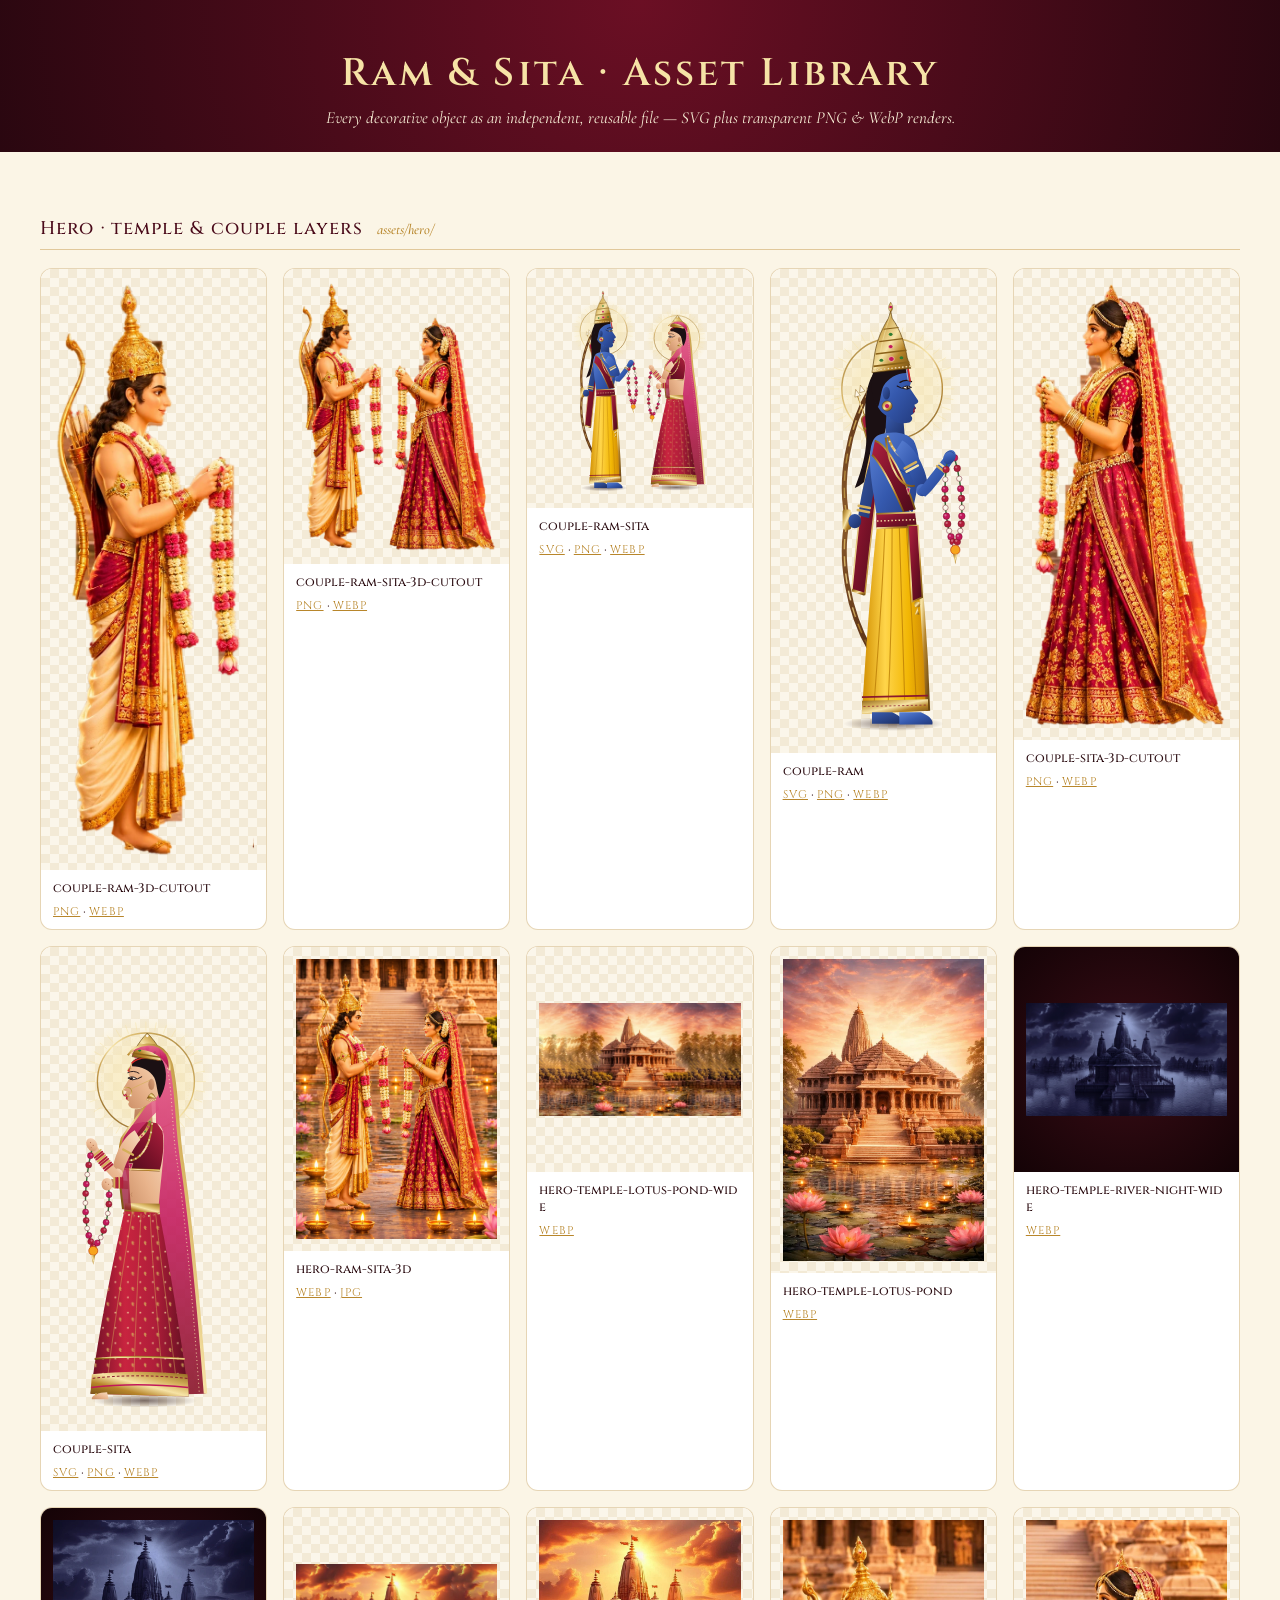
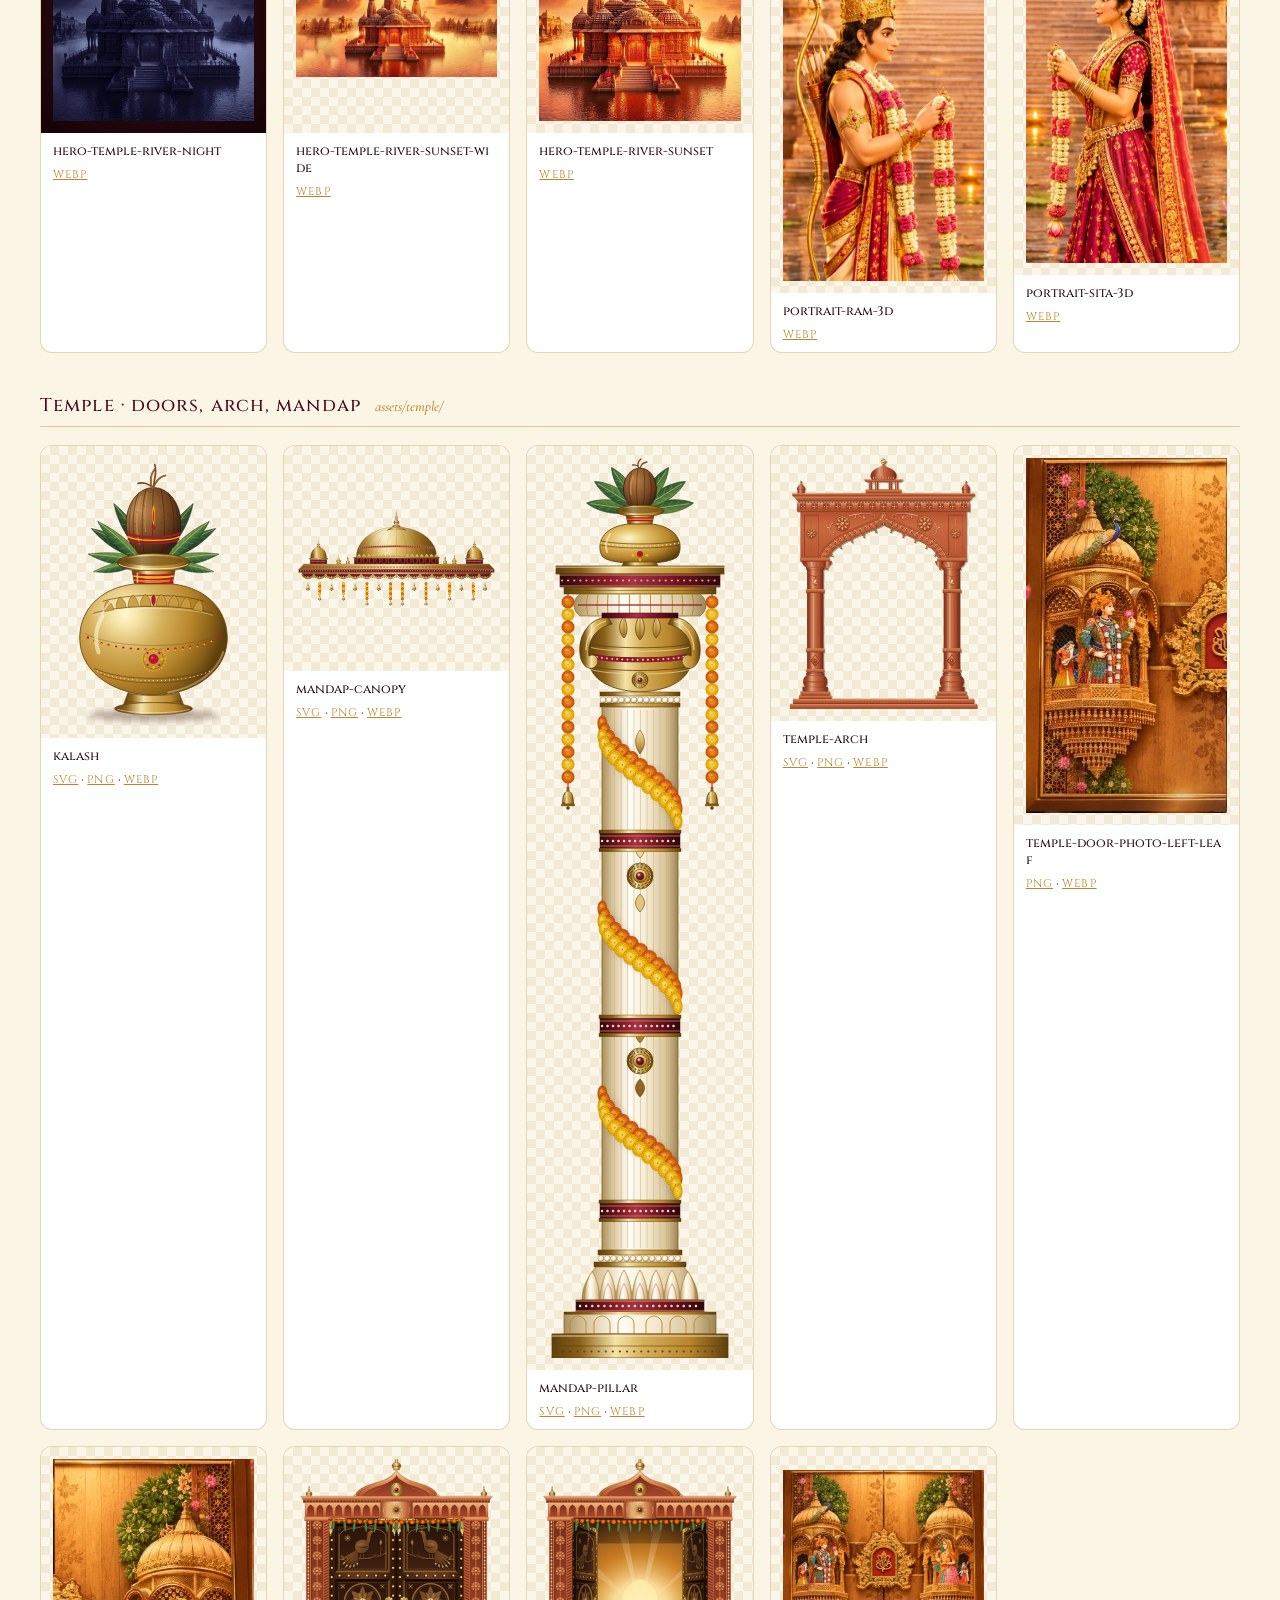
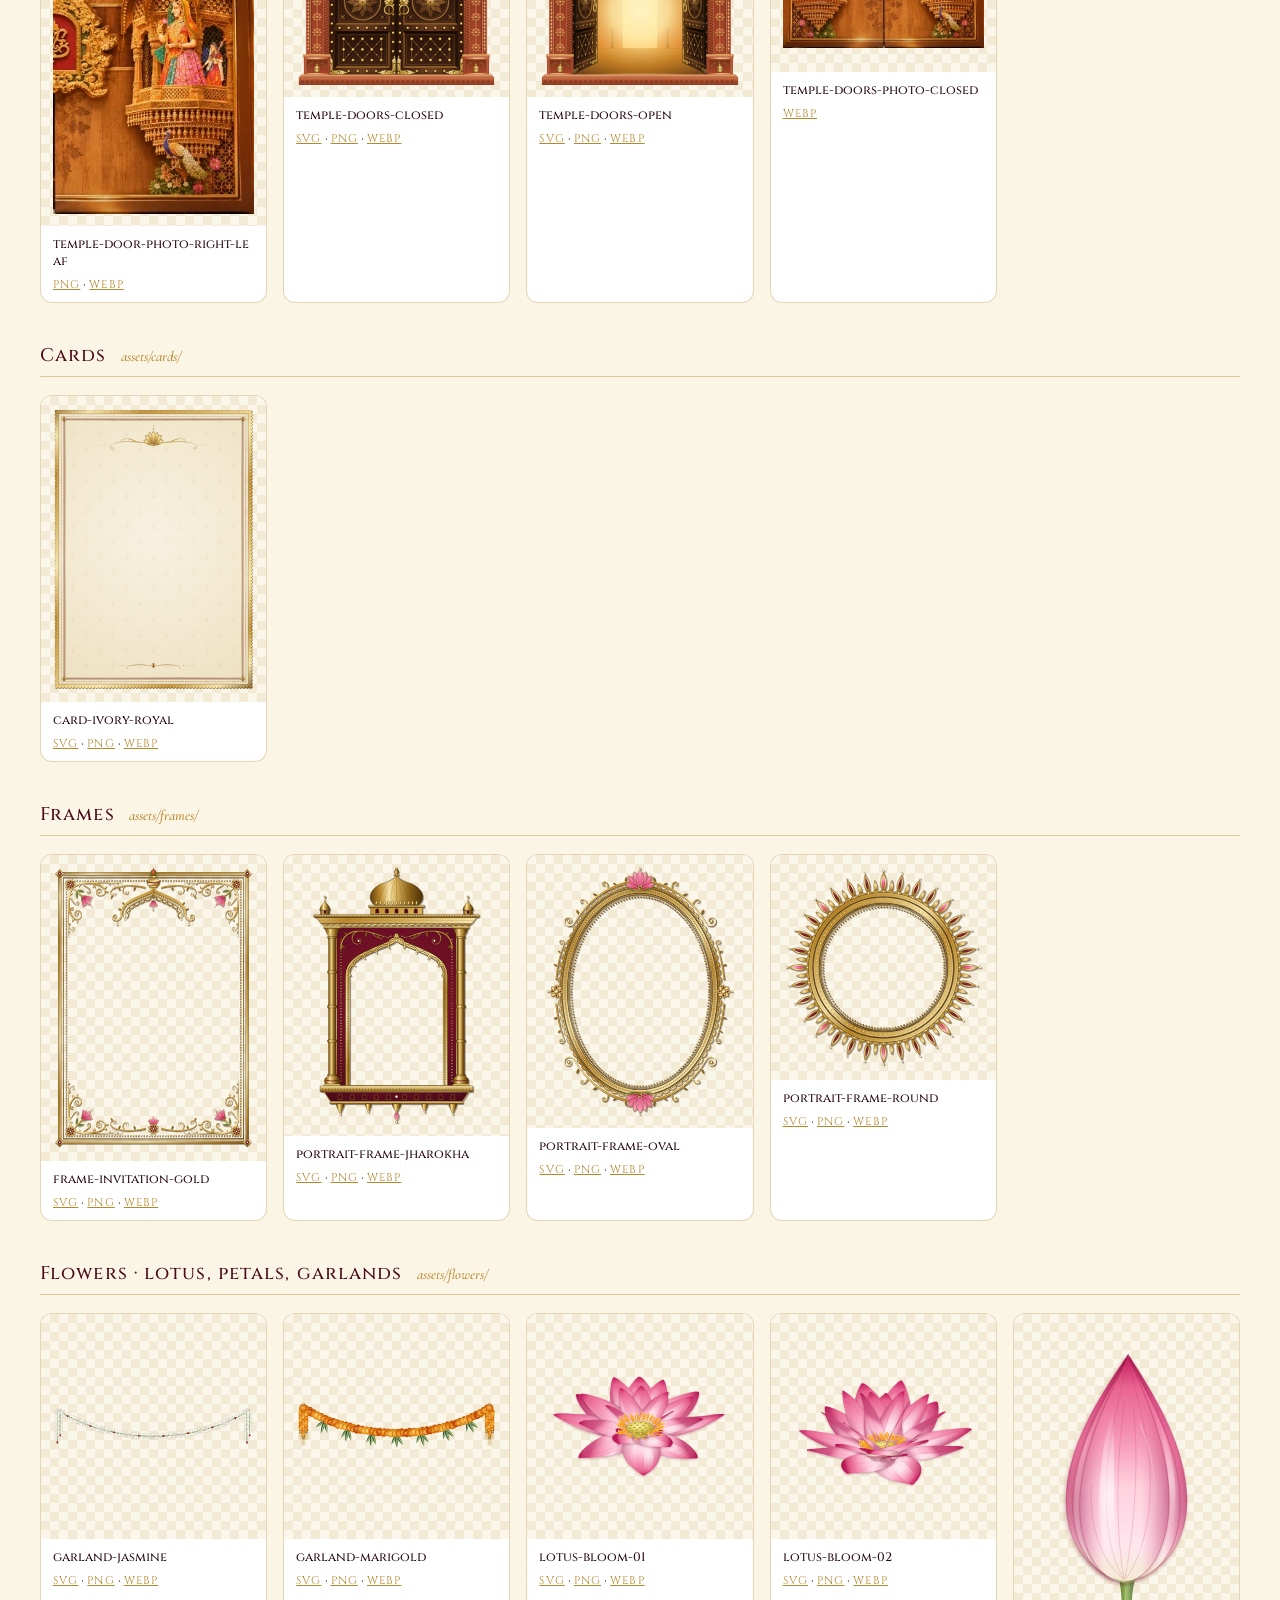
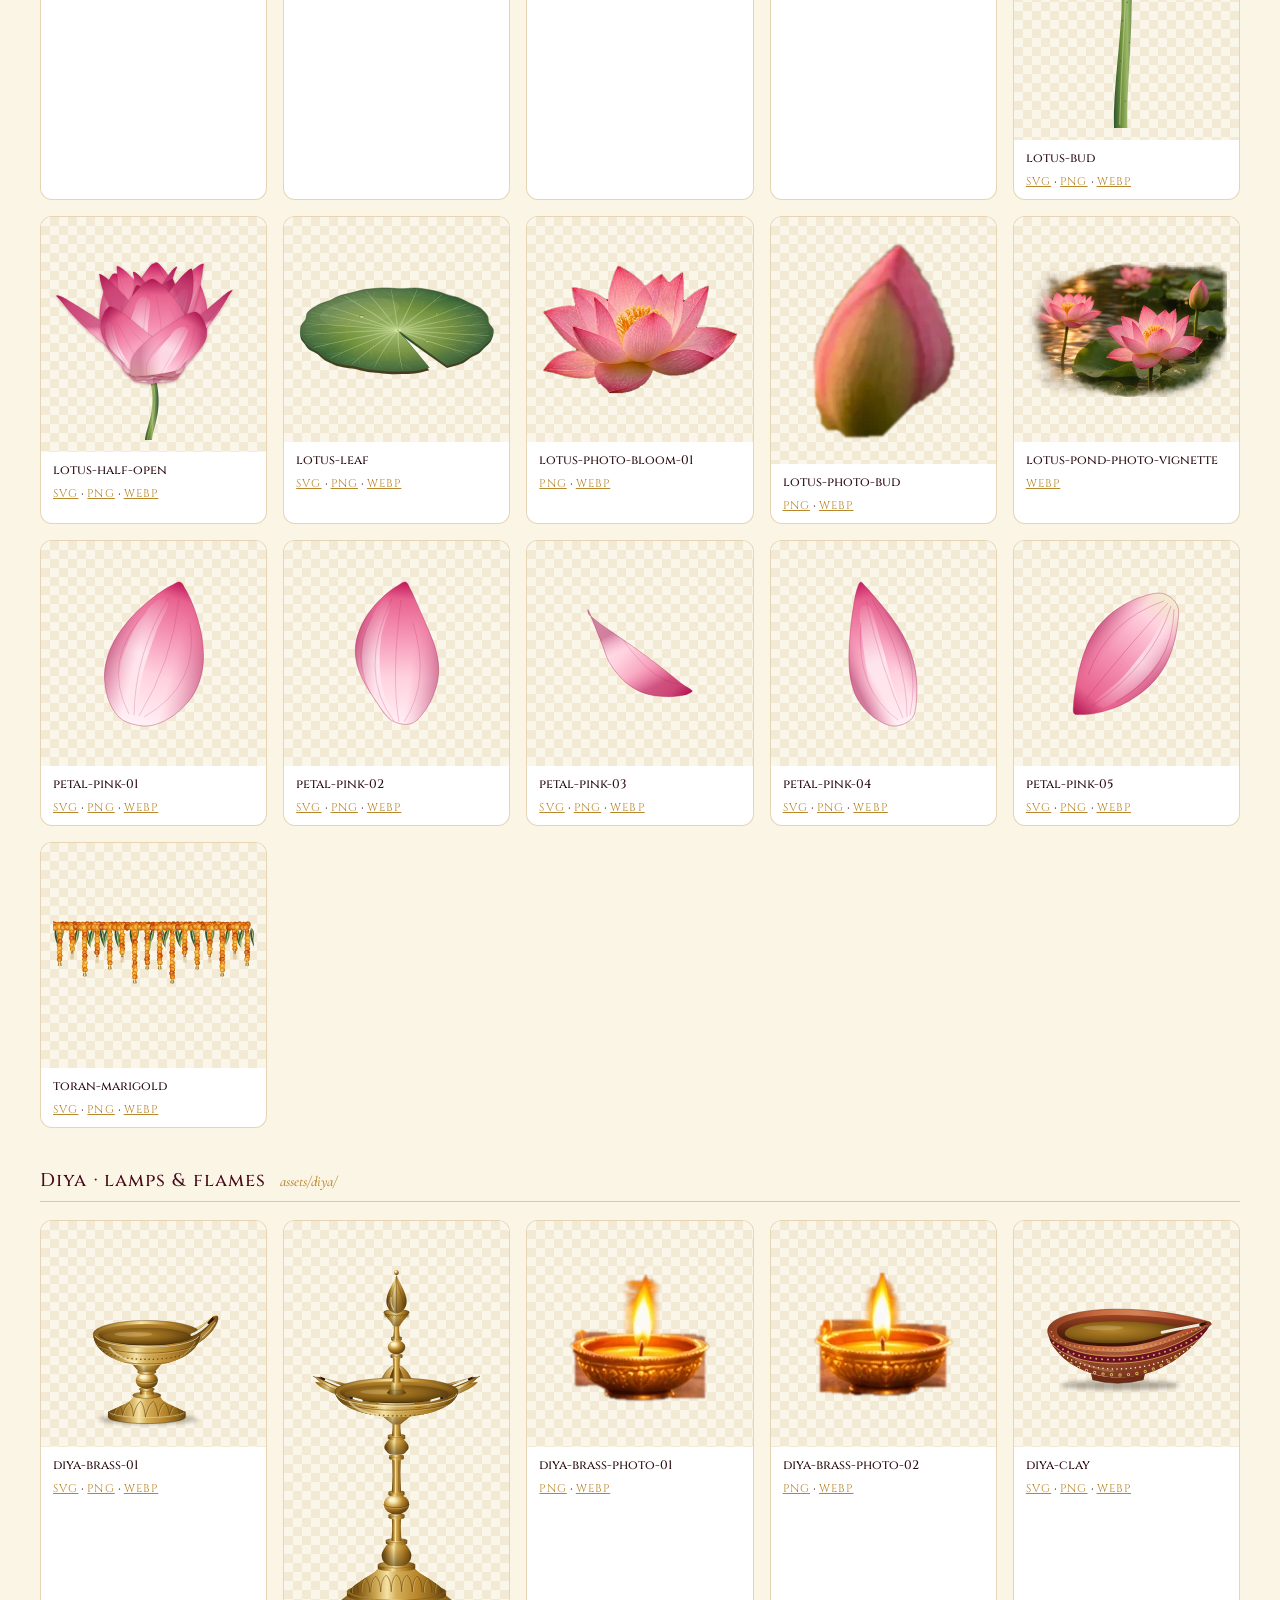
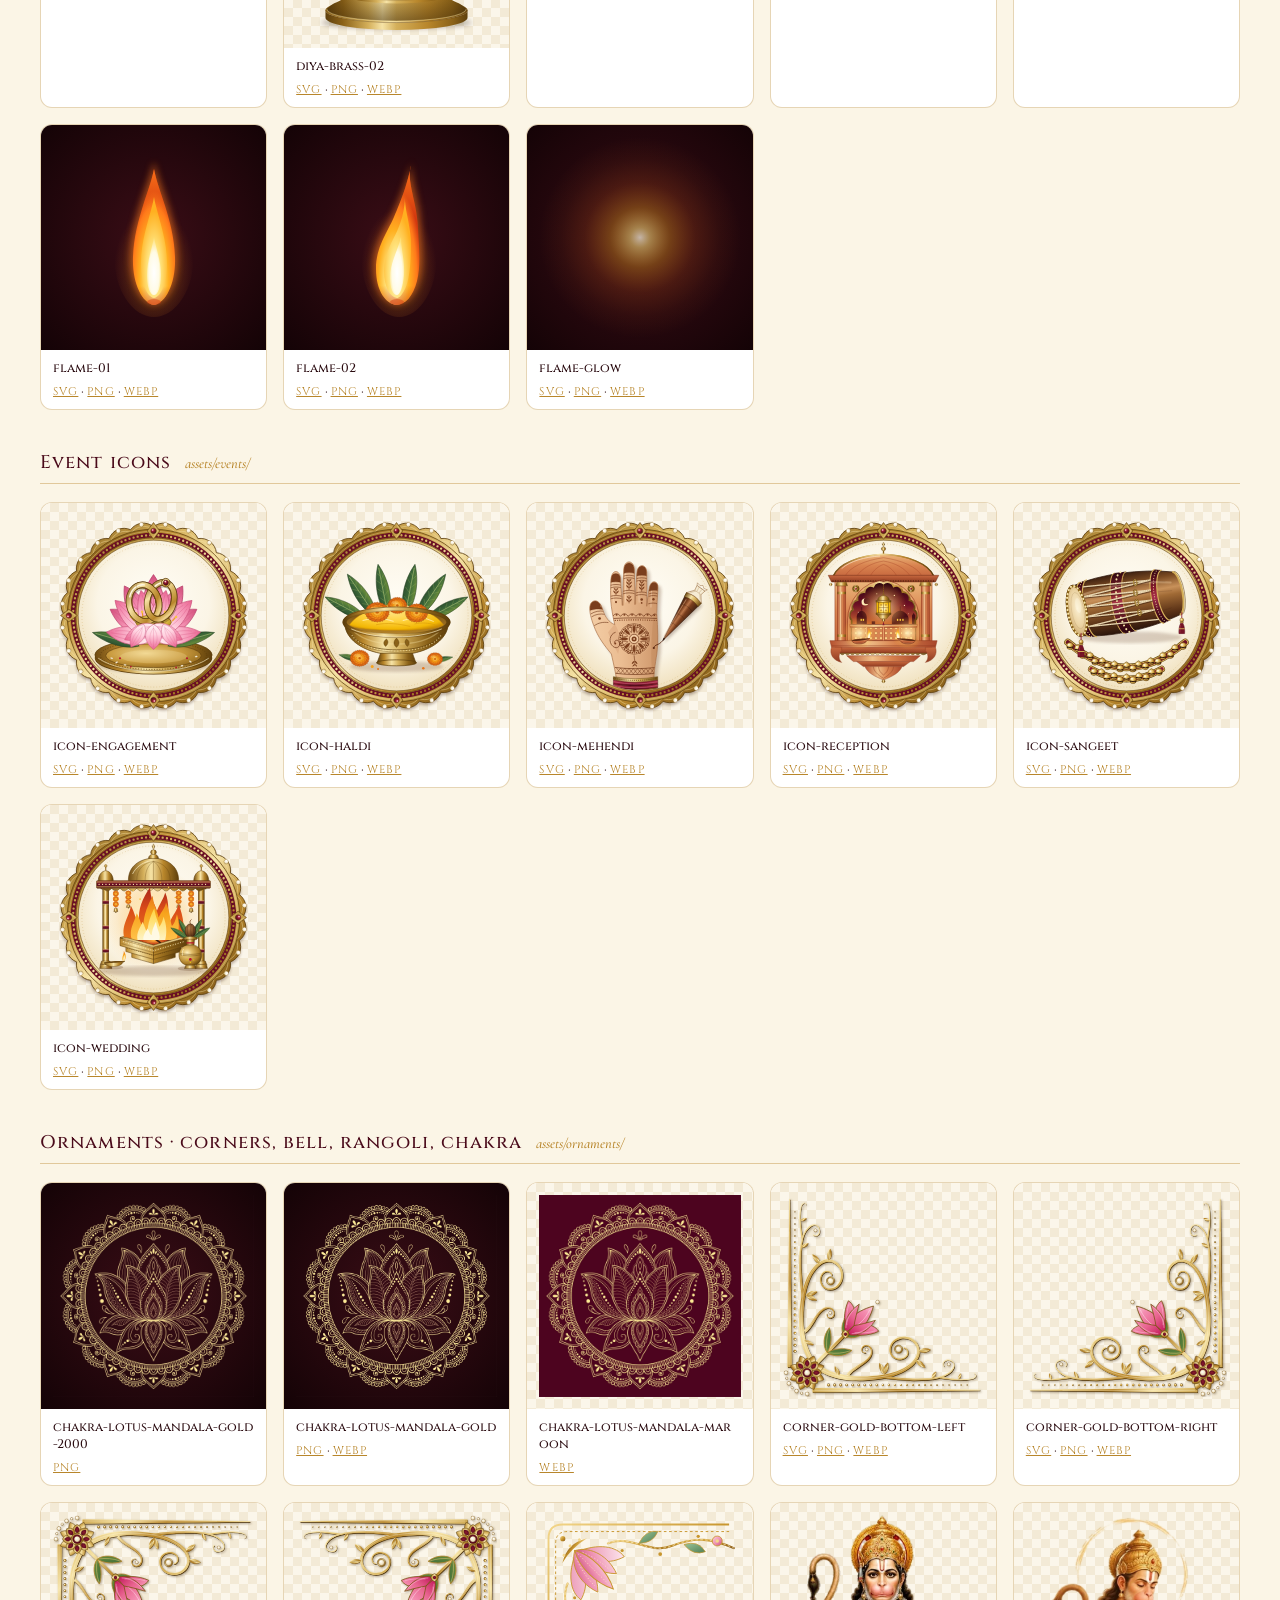
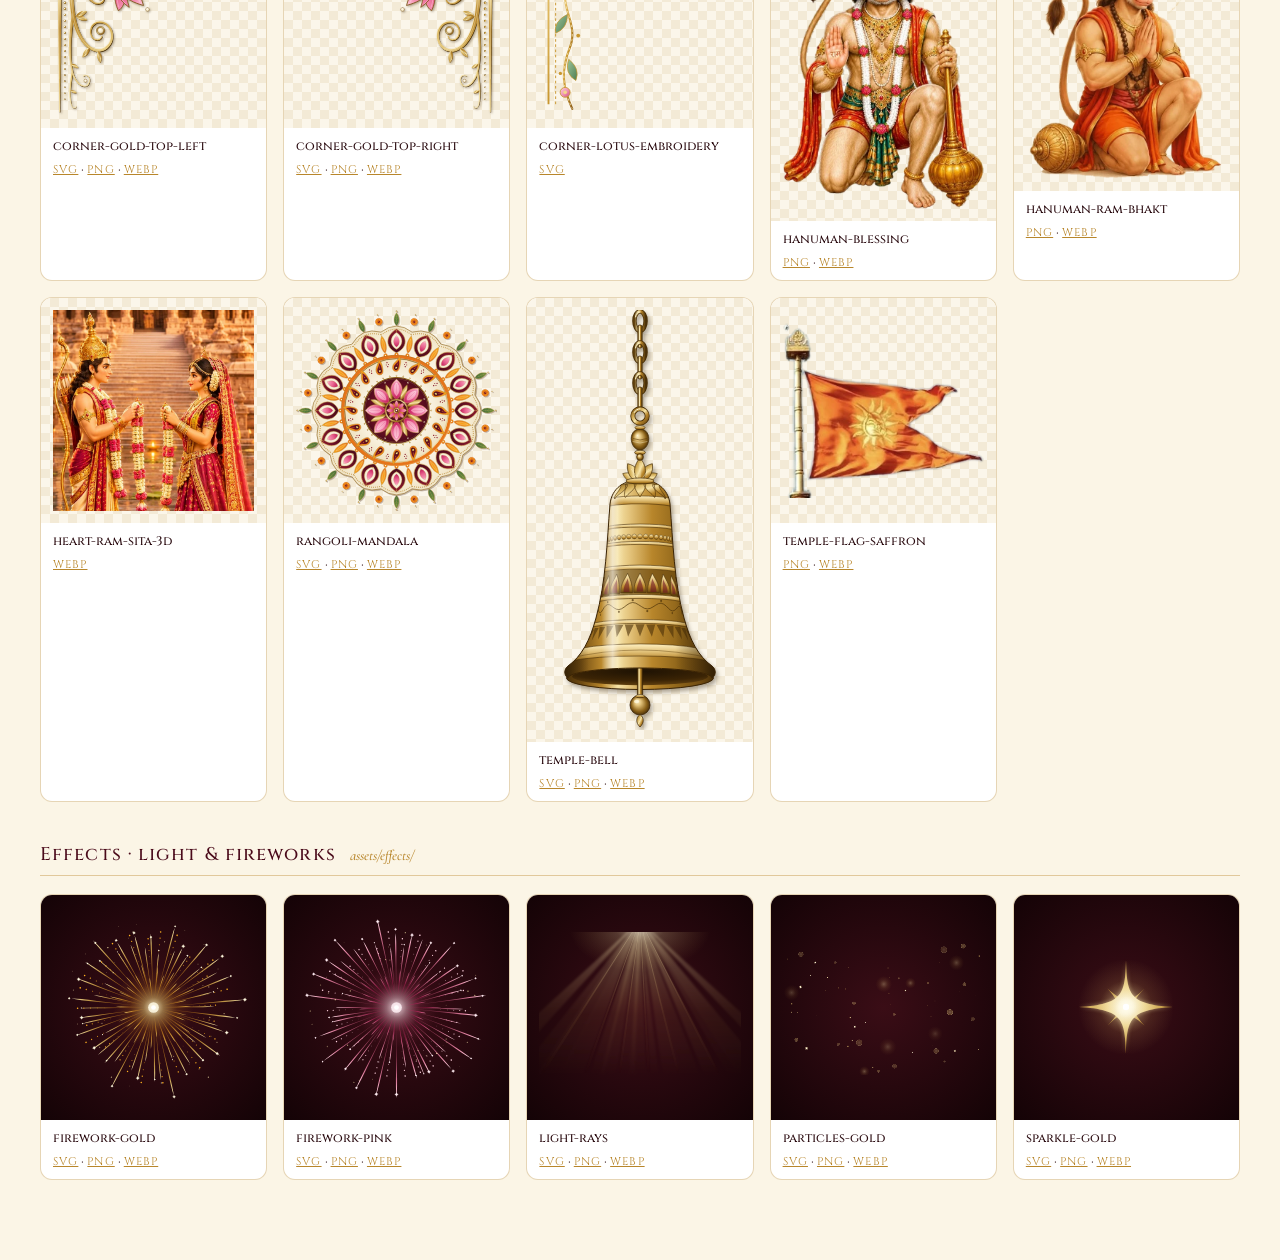
==== commit 43397dee: "Save the Date: Shri Ram Mandir saffron flags on both gold poles Co-Authored-By: Claude Opus 5.5 <nor" ====
--- a/asset-library.html
+++ b/asset-library.html
@@ -18,4 +18,4 @@
 figcaption a{color:var(--gold);font-family:Cinzel,serif;font-size:.7rem;letter-spacing:.1em}
 </style></head><body>
 <header><h1>Ram &amp; Sita · Asset Library</h1><p>Every decorative object as an independent, reusable file — SVG plus transparent PNG &amp; WebP renders.</p></header>
-<main><section><h2>Hero · temple & couple layers <small>assets/hero/</small></h2><div class="grid"><figure class="card"><div class="thumb"><img loading="lazy" src="assets/hero/couple-ram-3d-cutout.webp" alt="couple-ram-3d-cutout"></div><figcaption><b>couple-ram-3d-cutout</b><span><a href="assets/hero/couple-ram-3d-cutout.png" download>PNG</a> · <a href="assets/hero/couple-ram-3d-cutout.webp" download>WEBP</a></span></figcaption></figure><figure class="card"><div class="thumb"><img loading="lazy" src="assets/hero/couple-ram-sita-3d-cutout.webp" alt="couple-ram-sita-3d-cutout"></div><figcaption><b>couple-ram-sita-3d-cutout</b><span><a href="assets/hero/couple-ram-sita-3d-cutout.png" download>PNG</a> · <a href="assets/hero/couple-ram-sita-3d-cutout.webp" download>WEBP</a></span></figcaption></figure><figure class="card"><div class="thumb"><img loading="lazy" src="assets/hero/couple-ram-sita.svg" alt="couple-ram-sita"></div><figcaption><b>couple-ram-sita</b><span><a href="assets/hero/couple-ram-sita.svg" download>SVG</a> · <a href="assets/hero/couple-ram-sita.png" download>PNG</a> · <a href="assets/hero/couple-ram-sita.webp" download>WEBP</a></span></figcaption></figure><figure class="card"><div class="thumb"><img loading="lazy" src="assets/hero/couple-ram.svg" alt="couple-ram"></div><figcaption><b>couple-ram</b><span><a href="assets/hero/couple-ram.svg" download>SVG</a> · <a href="assets/hero/couple-ram.png" download>PNG</a> · <a href="assets/hero/couple-ram.webp" download>WEBP</a></span></figcaption></figure><figure class="card"><div class="thumb"><img loading="lazy" src="assets/hero/couple-sita-3d-cutout.webp" alt="couple-sita-3d-cutout"></div><figcaption><b>couple-sita-3d-cutout</b><span><a href="assets/hero/couple-sita-3d-cutout.png" download>PNG</a> · <a href="assets/hero/couple-sita-3d-cutout.webp" download>WEBP</a></span></figcaption></figure><figure class="card"><div class="thumb"><img loading="lazy" src="assets/hero/couple-sita.svg" alt="couple-sita"></div><figcaption><b>couple-sita</b><span><a href="assets/hero/couple-sita.svg" download>SVG</a> · <a href="assets/hero/couple-sita.png" download>PNG</a> · <a href="assets/hero/couple-sita.webp" download>WEBP</a></span></figcaption></figure><figure class="card"><div class="thumb"><img loading="lazy" src="assets/hero/hero-ram-sita-3d.webp" alt="hero-ram-sita-3d"></div><figcaption><b>hero-ram-sita-3d</b><span><a href="assets/hero/hero-ram-sita-3d.webp" download>WEBP</a> · <a href="assets/hero/hero-ram-sita-3d.jpg" download>JPG</a></span></figcaption></figure><figure class="card"><div class="thumb"><img loading="lazy" src="assets/hero/hero-temple-lotus-pond-wide.webp" alt="hero-temple-lotus-pond-wide"></div><figcaption><b>hero-temple-lotus-pond-wide</b><span><a href="assets/hero/hero-temple-lotus-pond-wide.webp" download>WEBP</a></span></figcaption></figure><figure class="card"><div class="thumb"><img loading="lazy" src="assets/hero/hero-temple-lotus-pond.webp" alt="hero-temple-lotus-pond"></div><figcaption><b>hero-temple-lotus-pond</b><span><a href="assets/hero/hero-temple-lotus-pond.webp" download>WEBP</a></span></figcaption></figure><figure class="card card--dark"><div class="thumb"><img loading="lazy" src="assets/hero/hero-temple-river-night-wide.webp" alt="hero-temple-river-night-wide"></div><figcaption><b>hero-temple-river-night-wide</b><span><a href="assets/hero/hero-temple-river-night-wide.webp" download>WEBP</a></span></figcaption></figure><figure class="card card--dark"><div class="thumb"><img loading="lazy" src="assets/hero/hero-temple-river-night.webp" alt="hero-temple-river-night"></div><figcaption><b>hero-temple-river-night</b><span><a href="assets/hero/hero-temple-river-night.webp" download>WEBP</a></span></figcaption></figure><figure class="card"><div class="thumb"><img loading="lazy" src="assets/hero/hero-temple-river-sunset-wide.webp" alt="hero-temple-river-sunset-wide"></div><figcaption><b>hero-temple-river-sunset-wide</b><span><a href="assets/hero/hero-temple-river-sunset-wide.webp" download>WEBP</a></span></figcaption></figure><figure class="card"><div class="thumb"><img loading="lazy" src="assets/hero/hero-temple-river-sunset.webp" alt="hero-temple-river-sunset"></div><figcaption><b>hero-temple-river-sunset</b><span><a href="assets/hero/hero-temple-river-sunset.webp" download>WEBP</a></span></figcaption></figure><figure class="card"><div class="thumb"><img loading="lazy" src="assets/hero/portrait-ram-3d.webp" alt="portrait-ram-3d"></div><figcaption><b>portrait-ram-3d</b><span><a href="assets/hero/portrait-ram-3d.webp" download>WEBP</a></span></figcaption></figure><figure class="card"><div class="thumb"><img loading="lazy" src="assets/hero/portrait-sita-3d.webp" alt="portrait-sita-3d"></div><figcaption><b>portrait-sita-3d</b><span><a href="assets/hero/portrait-sita-3d.webp" download>WEBP</a></span></figcaption></figure></div></section><section><h2>Temple · doors, arch, mandap <small>assets/temple/</small></h2><div class="grid"><figure class="card"><div class="thumb"><img loading="lazy" src="assets/temple/kalash.svg" alt="kalash"></div><figcaption><b>kalash</b><span><a href="assets/temple/kalash.svg" download>SVG</a> · <a href="assets/temple/kalash.png" download>PNG</a> · <a href="assets/temple/kalash.webp" download>WEBP</a></span></figcaption></figure><figure class="card"><div class="thumb"><img loading="lazy" src="assets/temple/mandap-canopy.svg" alt="mandap-canopy"></div><figcaption><b>mandap-canopy</b><span><a href="assets/temple/mandap-canopy.svg" download>SVG</a> · <a href="assets/temple/mandap-canopy.png" download>PNG</a> · <a href="assets/temple/mandap-canopy.webp" download>WEBP</a></span></figcaption></figure><figure class="card"><div class="thumb"><img loading="lazy" src="assets/temple/mandap-pillar.svg" alt="mandap-pillar"></div><figcaption><b>mandap-pillar</b><span><a href="assets/temple/mandap-pillar.svg" download>SVG</a> · <a href="assets/temple/mandap-pillar.png" download>PNG</a> · <a href="assets/temple/mandap-pillar.webp" download>WEBP</a></span></figcaption></figure><figure class="card"><div class="thumb"><img loading="lazy" src="assets/temple/temple-arch.svg" alt="temple-arch"></div><figcaption><b>temple-arch</b><span><a href="assets/temple/temple-arch.svg" download>SVG</a> · <a href="assets/temple/temple-arch.png" download>PNG</a> · <a href="assets/temple/temple-arch.webp" download>WEBP</a></span></figcaption></figure><figure class="card"><div class="thumb"><img loading="lazy" src="assets/temple/temple-door-photo-left-leaf.webp" alt="temple-door-photo-left-leaf"></div><figcaption><b>temple-door-photo-left-leaf</b><span><a href="assets/temple/temple-door-photo-left-leaf.png" download>PNG</a> · <a href="assets/temple/temple-door-photo-left-leaf.webp" download>WEBP</a></span></figcaption></figure><figure class="card"><div class="thumb"><img loading="lazy" src="assets/temple/temple-door-photo-right-leaf.webp" alt="temple-door-photo-right-leaf"></div><figcaption><b>temple-door-photo-right-leaf</b><span><a href="assets/temple/temple-door-photo-right-leaf.png" download>PNG</a> · <a href="assets/temple/temple-door-photo-right-leaf.webp" download>WEBP</a></span></figcaption></figure><figure class="card"><div class="thumb"><img loading="lazy" src="assets/temple/temple-doors-closed.svg" alt="temple-doors-closed"></div><figcaption><b>temple-doors-closed</b><span><a href="assets/temple/temple-doors-closed.svg" download>SVG</a> · <a href="assets/temple/temple-doors-closed.png" download>PNG</a> · <a href="assets/temple/temple-doors-closed.webp" download>WEBP</a></span></figcaption></figure><figure class="card"><div class="thumb"><img loading="lazy" src="assets/temple/temple-doors-open.svg" alt="temple-doors-open"></div><figcaption><b>temple-doors-open</b><span><a href="assets/temple/temple-doors-open.svg" download>SVG</a> · <a href="assets/temple/temple-doors-open.png" download>PNG</a> · <a href="assets/temple/temple-doors-open.webp" download>WEBP</a></span></figcaption></figure><figure class="card"><div class="thumb"><img loading="lazy" src="assets/temple/temple-doors-photo-closed.webp" alt="temple-doors-photo-closed"></div><figcaption><b>temple-doors-photo-closed</b><span><a href="assets/temple/temple-doors-photo-closed.webp" download>WEBP</a></span></figcaption></figure></div></section><section><h2>Cards <small>assets/cards/</small></h2><div class="grid"><figure class="card"><div class="thumb"><img loading="lazy" src="assets/cards/card-ivory-royal.svg" alt="card-ivory-royal"></div><figcaption><b>card-ivory-royal</b><span><a href="assets/cards/card-ivory-royal.svg" download>SVG</a> · <a href="assets/cards/card-ivory-royal.png" download>PNG</a> · <a href="assets/cards/card-ivory-royal.webp" download>WEBP</a></span></figcaption></figure></div></section><section><h2>Frames <small>assets/frames/</small></h2><div class="grid"><figure class="card"><div class="thumb"><img loading="lazy" src="assets/frames/frame-invitation-gold.svg" alt="frame-invitation-gold"></div><figcaption><b>frame-invitation-gold</b><span><a href="assets/frames/frame-invitation-gold.svg" download>SVG</a> · <a href="assets/frames/frame-invitation-gold.png" download>PNG</a> · <a href="assets/frames/frame-invitation-gold.webp" download>WEBP</a></span></figcaption></figure><figure class="card"><div class="thumb"><img loading="lazy" src="assets/frames/portrait-frame-jharokha.svg" alt="portrait-frame-jharokha"></div><figcaption><b>portrait-frame-jharokha</b><span><a href="assets/frames/portrait-frame-jharokha.svg" download>SVG</a> · <a href="assets/frames/portrait-frame-jharokha.png" download>PNG</a> · <a href="assets/frames/portrait-frame-jharokha.webp" download>WEBP</a></span></figcaption></figure><figure class="card"><div class="thumb"><img loading="lazy" src="assets/frames/portrait-frame-oval.svg" alt="portrait-frame-oval"></div><figcaption><b>portrait-frame-oval</b><span><a href="assets/frames/portrait-frame-oval.svg" download>SVG</a> · <a href="assets/frames/portrait-frame-oval.png" download>PNG</a> · <a href="assets/frames/portrait-frame-oval.webp" download>WEBP</a></span></figcaption></figure><figure class="card"><div class="thumb"><img loading="lazy" src="assets/frames/portrait-frame-round.svg" alt="portrait-frame-round"></div><figcaption><b>portrait-frame-round</b><span><a href="assets/frames/portrait-frame-round.svg" download>SVG</a> · <a href="assets/frames/portrait-frame-round.png" download>PNG</a> · <a href="assets/frames/portrait-frame-round.webp" download>WEBP</a></span></figcaption></figure></div></section><section><h2>Flowers · lotus, petals, garlands <small>assets/flowers/</small></h2><div class="grid"><figure class="card"><div class="thumb"><img loading="lazy" src="assets/flowers/garland-jasmine.svg" alt="garland-jasmine"></div><figcaption><b>garland-jasmine</b><span><a href="assets/flowers/garland-jasmine.svg" download>SVG</a> · <a href="assets/flowers/garland-jasmine.png" download>PNG</a> · <a href="assets/flowers/garland-jasmine.webp" download>WEBP</a></span></figcaption></figure><figure class="card"><div class="thumb"><img loading="lazy" src="assets/flowers/garland-marigold.svg" alt="garland-marigold"></div><figcaption><b>garland-marigold</b><span><a href="assets/flowers/garland-marigold.svg" download>SVG</a> · <a href="assets/flowers/garland-marigold.png" download>PNG</a> · <a href="assets/flowers/garland-marigold.webp" download>WEBP</a></span></figcaption></figure><figure class="card"><div class="thumb"><img loading="lazy" src="assets/flowers/lotus-bloom-01.svg" alt="lotus-bloom-01"></div><figcaption><b>lotus-bloom-01</b><span><a href="assets/flowers/lotus-bloom-01.svg" download>SVG</a> · <a href="assets/flowers/lotus-bloom-01.png" download>PNG</a> · <a href="assets/flowers/lotus-bloom-01.webp" download>WEBP</a></span></figcaption></figure><figure class="card"><div class="thumb"><img loading="lazy" src="assets/flowers/lotus-bloom-02.svg" alt="lotus-bloom-02"></div><figcaption><b>lotus-bloom-02</b><span><a href="assets/flowers/lotus-bloom-02.svg" download>SVG</a> · <a href="assets/flowers/lotus-bloom-02.png" download>PNG</a> · <a href="assets/flowers/lotus-bloom-02.webp" download>WEBP</a></span></figcaption></figure><figure class="card"><div class="thumb"><img loading="lazy" src="assets/flowers/lotus-bud.svg" alt="lotus-bud"></div><figcaption><b>lotus-bud</b><span><a href="assets/flowers/lotus-bud.svg" download>SVG</a> · <a href="assets/flowers/lotus-bud.png" download>PNG</a> · <a href="assets/flowers/lotus-bud.webp" download>WEBP</a></span></figcaption></figure><figure class="card"><div class="thumb"><img loading="lazy" src="assets/flowers/lotus-half-open.svg" alt="lotus-half-open"></div><figcaption><b>lotus-half-open</b><span><a href="assets/flowers/lotus-half-open.svg" download>SVG</a> · <a href="assets/flowers/lotus-half-open.png" download>PNG</a> · <a href="assets/flowers/lotus-half-open.webp" download>WEBP</a></span></figcaption></figure><figure class="card"><div class="thumb"><img loading="lazy" src="assets/flowers/lotus-leaf.svg" alt="lotus-leaf"></div><figcaption><b>lotus-leaf</b><span><a href="assets/flowers/lotus-leaf.svg" download>SVG</a> · <a href="assets/flowers/lotus-leaf.png" download>PNG</a> · <a href="assets/flowers/lotus-leaf.webp" download>WEBP</a></span></figcaption></figure><figure class="card"><div class="thumb"><img loading="lazy" src="assets/flowers/lotus-photo-bloom-01.webp" alt="lotus-photo-bloom-01"></div><figcaption><b>lotus-photo-bloom-01</b><span><a href="assets/flowers/lotus-photo-bloom-01.png" download>PNG</a> · <a href="assets/flowers/lotus-photo-bloom-01.webp" download>WEBP</a></span></figcaption></figure><figure class="card"><div class="thumb"><img loading="lazy" src="assets/flowers/lotus-photo-bud.webp" alt="lotus-photo-bud"></div><figcaption><b>lotus-photo-bud</b><span><a href="assets/flowers/lotus-photo-bud.png" download>PNG</a> · <a href="assets/flowers/lotus-photo-bud.webp" download>WEBP</a></span></figcaption></figure><figure class="card"><div class="thumb"><img loading="lazy" src="assets/flowers/lotus-pond-photo-vignette.webp" alt="lotus-pond-photo-vignette"></div><figcaption><b>lotus-pond-photo-vignette</b><span><a href="assets/flowers/lotus-pond-photo-vignette.webp" download>WEBP</a></span></figcaption></figure><figure class="card"><div class="thumb"><img loading="lazy" src="assets/flowers/petal-pink-01.svg" alt="petal-pink-01"></div><figcaption><b>petal-pink-01</b><span><a href="assets/flowers/petal-pink-01.svg" download>SVG</a> · <a href="assets/flowers/petal-pink-01.png" download>PNG</a> · <a href="assets/flowers/petal-pink-01.webp" download>WEBP</a></span></figcaption></figure><figure class="card"><div class="thumb"><img loading="lazy" src="assets/flowers/petal-pink-02.svg" alt="petal-pink-02"></div><figcaption><b>petal-pink-02</b><span><a href="assets/flowers/petal-pink-02.svg" download>SVG</a> · <a href="assets/flowers/petal-pink-02.png" download>PNG</a> · <a href="assets/flowers/petal-pink-02.webp" download>WEBP</a></span></figcaption></figure><figure class="card"><div class="thumb"><img loading="lazy" src="assets/flowers/petal-pink-03.svg" alt="petal-pink-03"></div><figcaption><b>petal-pink-03</b><span><a href="assets/flowers/petal-pink-03.svg" download>SVG</a> · <a href="assets/flowers/petal-pink-03.png" download>PNG</a> · <a href="assets/flowers/petal-pink-03.webp" download>WEBP</a></span></figcaption></figure><figure class="card"><div class="thumb"><img loading="lazy" src="assets/flowers/petal-pink-04.svg" alt="petal-pink-04"></div><figcaption><b>petal-pink-04</b><span><a href="assets/flowers/petal-pink-04.svg" download>SVG</a> · <a href="assets/flowers/petal-pink-04.png" download>PNG</a> · <a href="assets/flowers/petal-pink-04.webp" download>WEBP</a></span></figcaption></figure><figure class="card"><div class="thumb"><img loading="lazy" src="assets/flowers/petal-pink-05.svg" alt="petal-pink-05"></div><figcaption><b>petal-pink-05</b><span><a href="assets/flowers/petal-pink-05.svg" download>SVG</a> · <a href="assets/flowers/petal-pink-05.png" download>PNG</a> · <a href="assets/flowers/petal-pink-05.webp" download>WEBP</a></span></figcaption></figure><figure class="card"><div class="thumb"><img loading="lazy" src="assets/flowers/toran-marigold.svg" alt="toran-marigold"></div><figcaption><b>toran-marigold</b><span><a href="assets/flowers/toran-marigold.svg" download>SVG</a> · <a href="assets/flowers/toran-marigold.png" download>PNG</a> · <a href="assets/flowers/toran-marigold.webp" download>WEBP</a></span></figcaption></figure></div></section><section><h2>Diya · lamps & flames <small>assets/diya/</small></h2><div class="grid"><figure class="card"><div class="thumb"><img loading="lazy" src="assets/diya/diya-brass-01.svg" alt="diya-brass-01"></div><figcaption><b>diya-brass-01</b><span><a href="assets/diya/diya-brass-01.svg" download>SVG</a> · <a href="assets/diya/diya-brass-01.png" download>PNG</a> · <a href="assets/diya/diya-brass-01.webp" download>WEBP</a></span></figcaption></figure><figure class="card"><div class="thumb"><img loading="lazy" src="assets/diya/diya-brass-02.svg" alt="diya-brass-02"></div><figcaption><b>diya-brass-02</b><span><a href="assets/diya/diya-brass-02.svg" download>SVG</a> · <a href="assets/diya/diya-brass-02.png" download>PNG</a> · <a href="assets/diya/diya-brass-02.webp" download>WEBP</a></span></figcaption></figure><figure class="card"><div class="thumb"><img loading="lazy" src="assets/diya/diya-brass-photo-01.webp" alt="diya-brass-photo-01"></div><figcaption><b>diya-brass-photo-01</b><span><a href="assets/diya/diya-brass-photo-01.png" download>PNG</a> · <a href="assets/diya/diya-brass-photo-01.webp" download>WEBP</a></span></figcaption></figure><figure class="card"><div class="thumb"><img loading="lazy" src="assets/diya/diya-brass-photo-02.webp" alt="diya-brass-photo-02"></div><figcaption><b>diya-brass-photo-02</b><span><a href="assets/diya/diya-brass-photo-02.png" download>PNG</a> · <a href="assets/diya/diya-brass-photo-02.webp" download>WEBP</a></span></figcaption></figure><figure class="card"><div class="thumb"><img loading="lazy" src="assets/diya/diya-clay.svg" alt="diya-clay"></div><figcaption><b>diya-clay</b><span><a href="assets/diya/diya-clay.svg" download>SVG</a> · <a href="assets/diya/diya-clay.png" download>PNG</a> · <a href="assets/diya/diya-clay.webp" download>WEBP</a></span></figcaption></figure><figure class="card card--dark"><div class="thumb"><img loading="lazy" src="assets/diya/flame-01.svg" alt="flame-01"></div><figcaption><b>flame-01</b><span><a href="assets/diya/flame-01.svg" download>SVG</a> · <a href="assets/diya/flame-01.png" download>PNG</a> · <a href="assets/diya/flame-01.webp" download>WEBP</a></span></figcaption></figure><figure class="card card--dark"><div class="thumb"><img loading="lazy" src="assets/diya/flame-02.svg" alt="flame-02"></div><figcaption><b>flame-02</b><span><a href="assets/diya/flame-02.svg" download>SVG</a> · <a href="assets/diya/flame-02.png" download>PNG</a> · <a href="assets/diya/flame-02.webp" download>WEBP</a></span></figcaption></figure><figure class="card card--dark"><div class="thumb"><img loading="lazy" src="assets/diya/flame-glow.svg" alt="flame-glow"></div><figcaption><b>flame-glow</b><span><a href="assets/diya/flame-glow.svg" download>SVG</a> · <a href="assets/diya/flame-glow.png" download>PNG</a> · <a href="assets/diya/flame-glow.webp" download>WEBP</a></span></figcaption></figure></div></section><section><h2>Event icons <small>assets/events/</small></h2><div class="grid"><figure class="card"><div class="thumb"><img loading="lazy" src="assets/events/icon-engagement.svg" alt="icon-engagement"></div><figcaption><b>icon-engagement</b><span><a href="assets/events/icon-engagement.svg" download>SVG</a> · <a href="assets/events/icon-engagement.png" download>PNG</a> · <a href="assets/events/icon-engagement.webp" download>WEBP</a></span></figcaption></figure><figure class="card"><div class="thumb"><img loading="lazy" src="assets/events/icon-haldi.svg" alt="icon-haldi"></div><figcaption><b>icon-haldi</b><span><a href="assets/events/icon-haldi.svg" download>SVG</a> · <a href="assets/events/icon-haldi.png" download>PNG</a> · <a href="assets/events/icon-haldi.webp" download>WEBP</a></span></figcaption></figure><figure class="card"><div class="thumb"><img loading="lazy" src="assets/events/icon-mehendi.svg" alt="icon-mehendi"></div><figcaption><b>icon-mehendi</b><span><a href="assets/events/icon-mehendi.svg" download>SVG</a> · <a href="assets/events/icon-mehendi.png" download>PNG</a> · <a href="assets/events/icon-mehendi.webp" download>WEBP</a></span></figcaption></figure><figure class="card"><div class="thumb"><img loading="lazy" src="assets/events/icon-reception.svg" alt="icon-reception"></div><figcaption><b>icon-reception</b><span><a href="assets/events/icon-reception.svg" download>SVG</a> · <a href="assets/events/icon-reception.png" download>PNG</a> · <a href="assets/events/icon-reception.webp" download>WEBP</a></span></figcaption></figure><figure class="card"><div class="thumb"><img loading="lazy" src="assets/events/icon-sangeet.svg" alt="icon-sangeet"></div><figcaption><b>icon-sangeet</b><span><a href="assets/events/icon-sangeet.svg" download>SVG</a> · <a href="assets/events/icon-sangeet.png" download>PNG</a> · <a href="assets/events/icon-sangeet.webp" download>WEBP</a></span></figcaption></figure><figure class="card"><div class="thumb"><img loading="lazy" src="assets/events/icon-wedding.svg" alt="icon-wedding"></div><figcaption><b>icon-wedding</b><span><a href="assets/events/icon-wedding.svg" download>SVG</a> · <a href="assets/events/icon-wedding.png" download>PNG</a> · <a href="assets/events/icon-wedding.webp" download>WEBP</a></span></figcaption></figure></div></section><section><h2>Ornaments · corners, bell, rangoli, chakra <small>assets/ornaments/</small></h2><div class="grid"><figure class="card card--dark"><div class="thumb"><img loading="lazy" src="assets/ornaments/chakra-lotus-mandala-gold-2000.png" alt="chakra-lotus-mandala-gold-2000"></div><figcaption><b>chakra-lotus-mandala-gold-2000</b><span><a href="assets/ornaments/chakra-lotus-mandala-gold-2000.png" download>PNG</a></span></figcaption></figure><figure class="card card--dark"><div class="thumb"><img loading="lazy" src="assets/ornaments/chakra-lotus-mandala-gold.webp" alt="chakra-lotus-mandala-gold"></div><figcaption><b>chakra-lotus-mandala-gold</b><span><a href="assets/ornaments/chakra-lotus-mandala-gold.png" download>PNG</a> · <a href="assets/ornaments/chakra-lotus-mandala-gold.webp" download>WEBP</a></span></figcaption></figure><figure class="card"><div class="thumb"><img loading="lazy" src="assets/ornaments/chakra-lotus-mandala-maroon.webp" alt="chakra-lotus-mandala-maroon"></div><figcaption><b>chakra-lotus-mandala-maroon</b><span><a href="assets/ornaments/chakra-lotus-mandala-maroon.webp" download>WEBP</a></span></figcaption></figure><figure class="card"><div class="thumb"><img loading="lazy" src="assets/ornaments/corner-gold-bottom-left.svg" alt="corner-gold-bottom-left"></div><figcaption><b>corner-gold-bottom-left</b><span><a href="assets/ornaments/corner-gold-bottom-left.svg" download>SVG</a> · <a href="assets/ornaments/corner-gold-bottom-left.png" download>PNG</a> · <a href="assets/ornaments/corner-gold-bottom-left.webp" download>WEBP</a></span></figcaption></figure><figure class="card"><div class="thumb"><img loading="lazy" src="assets/ornaments/corner-gold-bottom-right.svg" alt="corner-gold-bottom-right"></div><figcaption><b>corner-gold-bottom-right</b><span><a href="assets/ornaments/corner-gold-bottom-right.svg" download>SVG</a> · <a href="assets/ornaments/corner-gold-bottom-right.png" download>PNG</a> · <a href="assets/ornaments/corner-gold-bottom-right.webp" download>WEBP</a></span></figcaption></figure><figure class="card"><div class="thumb"><img loading="lazy" src="assets/ornaments/corner-gold-top-left.svg" alt="corner-gold-top-left"></div><figcaption><b>corner-gold-top-left</b><span><a href="assets/ornaments/corner-gold-top-left.svg" download>SVG</a> · <a href="assets/ornaments/corner-gold-top-left.png" download>PNG</a> · <a href="assets/ornaments/corner-gold-top-left.webp" download>WEBP</a></span></figcaption></figure><figure class="card"><div class="thumb"><img loading="lazy" src="assets/ornaments/corner-gold-top-right.svg" alt="corner-gold-top-right"></div><figcaption><b>corner-gold-top-right</b><span><a href="assets/ornaments/corner-gold-top-right.svg" download>SVG</a> · <a href="assets/ornaments/corner-gold-top-right.png" download>PNG</a> · <a href="assets/ornaments/corner-gold-top-right.webp" download>WEBP</a></span></figcaption></figure><figure class="card"><div class="thumb"><img loading="lazy" src="assets/ornaments/corner-lotus-embroidery.svg" alt="corner-lotus-embroidery"></div><figcaption><b>corner-lotus-embroidery</b><span><a href="assets/ornaments/corner-lotus-embroidery.svg" download>SVG</a></span></figcaption></figure><figure class="card"><div class="thumb"><img loading="lazy" src="assets/ornaments/hanuman-blessing.webp" alt="hanuman-blessing"></div><figcaption><b>hanuman-blessing</b><span><a href="assets/ornaments/hanuman-blessing.png" download>PNG</a> · <a href="assets/ornaments/hanuman-blessing.webp" download>WEBP</a></span></figcaption></figure><figure class="card"><div class="thumb"><img loading="lazy" src="assets/ornaments/hanuman-ram-bhakt.webp" alt="hanuman-ram-bhakt"></div><figcaption><b>hanuman-ram-bhakt</b><span><a href="assets/ornaments/hanuman-ram-bhakt.png" download>PNG</a> · <a href="assets/ornaments/hanuman-ram-bhakt.webp" download>WEBP</a></span></figcaption></figure><figure class="card"><div class="thumb"><img loading="lazy" src="assets/ornaments/heart-ram-sita-3d.webp" alt="heart-ram-sita-3d"></div><figcaption><b>heart-ram-sita-3d</b><span><a href="assets/ornaments/heart-ram-sita-3d.webp" download>WEBP</a></span></figcaption></figure><figure class="card"><div class="thumb"><img loading="lazy" src="assets/ornaments/rangoli-mandala.svg" alt="rangoli-mandala"></div><figcaption><b>rangoli-mandala</b><span><a href="assets/ornaments/rangoli-mandala.svg" download>SVG</a> · <a href="assets/ornaments/rangoli-mandala.png" download>PNG</a> · <a href="assets/ornaments/rangoli-mandala.webp" download>WEBP</a></span></figcaption></figure><figure class="card"><div class="thumb"><img loading="lazy" src="assets/ornaments/temple-bell.svg" alt="temple-bell"></div><figcaption><b>temple-bell</b><span><a href="assets/ornaments/temple-bell.svg" download>SVG</a> · <a href="assets/ornaments/temple-bell.png" download>PNG</a> · <a href="assets/ornaments/temple-bell.webp" download>WEBP</a></span></figcaption></figure></div></section><section><h2>Effects · light & fireworks <small>assets/effects/</small></h2><div class="grid"><figure class="card card--dark"><div class="thumb"><img loading="lazy" src="assets/effects/firework-gold.svg" alt="firework-gold"></div><figcaption><b>firework-gold</b><span><a href="assets/effects/firework-gold.svg" download>SVG</a> · <a href="assets/effects/firework-gold.png" download>PNG</a> · <a href="assets/effects/firework-gold.webp" download>WEBP</a></span></figcaption></figure><figure class="card card--dark"><div class="thumb"><img loading="lazy" src="assets/effects/firework-pink.svg" alt="firework-pink"></div><figcaption><b>firework-pink</b><span><a href="assets/effects/firework-pink.svg" download>SVG</a> · <a href="assets/effects/firework-pink.png" download>PNG</a> · <a href="assets/effects/firework-pink.webp" download>WEBP</a></span></figcaption></figure><figure class="card card--dark"><div class="thumb"><img loading="lazy" src="assets/effects/light-rays.svg" alt="light-rays"></div><figcaption><b>light-rays</b><span><a href="assets/effects/light-rays.svg" download>SVG</a> · <a href="assets/effects/light-rays.png" download>PNG</a> · <a href="assets/effects/light-rays.webp" download>WEBP</a></span></figcaption></figure><figure class="card card--dark"><div class="thumb"><img loading="lazy" src="assets/effects/particles-gold.svg" alt="particles-gold"></div><figcaption><b>particles-gold</b><span><a href="assets/effects/particles-gold.svg" download>SVG</a> · <a href="assets/effects/particles-gold.png" download>PNG</a> · <a href="assets/effects/particles-gold.webp" download>WEBP</a></span></figcaption></figure><figure class="card card--dark"><div class="thumb"><img loading="lazy" src="assets/effects/sparkle-gold.svg" alt="sparkle-gold"></div><figcaption><b>sparkle-gold</b><span><a href="assets/effects/sparkle-gold.svg" download>SVG</a> · <a href="assets/effects/sparkle-gold.png" download>PNG</a> · <a href="assets/effects/sparkle-gold.webp" download>WEBP</a></span></figcaption></figure></div></section></main></body></html>+<main><section><h2>Hero · temple & couple layers <small>assets/hero/</small></h2><div class="grid"><figure class="card"><div class="thumb"><img loading="lazy" src="assets/hero/couple-ram-3d-cutout.webp" alt="couple-ram-3d-cutout"></div><figcaption><b>couple-ram-3d-cutout</b><span><a href="assets/hero/couple-ram-3d-cutout.png" download>PNG</a> · <a href="assets/hero/couple-ram-3d-cutout.webp" download>WEBP</a></span></figcaption></figure><figure class="card"><div class="thumb"><img loading="lazy" src="assets/hero/couple-ram-sita-3d-cutout.webp" alt="couple-ram-sita-3d-cutout"></div><figcaption><b>couple-ram-sita-3d-cutout</b><span><a href="assets/hero/couple-ram-sita-3d-cutout.png" download>PNG</a> · <a href="assets/hero/couple-ram-sita-3d-cutout.webp" download>WEBP</a></span></figcaption></figure><figure class="card"><div class="thumb"><img loading="lazy" src="assets/hero/couple-ram-sita.svg" alt="couple-ram-sita"></div><figcaption><b>couple-ram-sita</b><span><a href="assets/hero/couple-ram-sita.svg" download>SVG</a> · <a href="assets/hero/couple-ram-sita.png" download>PNG</a> · <a href="assets/hero/couple-ram-sita.webp" download>WEBP</a></span></figcaption></figure><figure class="card"><div class="thumb"><img loading="lazy" src="assets/hero/couple-ram.svg" alt="couple-ram"></div><figcaption><b>couple-ram</b><span><a href="assets/hero/couple-ram.svg" download>SVG</a> · <a href="assets/hero/couple-ram.png" download>PNG</a> · <a href="assets/hero/couple-ram.webp" download>WEBP</a></span></figcaption></figure><figure class="card"><div class="thumb"><img loading="lazy" src="assets/hero/couple-sita-3d-cutout.webp" alt="couple-sita-3d-cutout"></div><figcaption><b>couple-sita-3d-cutout</b><span><a href="assets/hero/couple-sita-3d-cutout.png" download>PNG</a> · <a href="assets/hero/couple-sita-3d-cutout.webp" download>WEBP</a></span></figcaption></figure><figure class="card"><div class="thumb"><img loading="lazy" src="assets/hero/couple-sita.svg" alt="couple-sita"></div><figcaption><b>couple-sita</b><span><a href="assets/hero/couple-sita.svg" download>SVG</a> · <a href="assets/hero/couple-sita.png" download>PNG</a> · <a href="assets/hero/couple-sita.webp" download>WEBP</a></span></figcaption></figure><figure class="card"><div class="thumb"><img loading="lazy" src="assets/hero/hero-ram-sita-3d.webp" alt="hero-ram-sita-3d"></div><figcaption><b>hero-ram-sita-3d</b><span><a href="assets/hero/hero-ram-sita-3d.webp" download>WEBP</a> · <a href="assets/hero/hero-ram-sita-3d.jpg" download>JPG</a></span></figcaption></figure><figure class="card"><div class="thumb"><img loading="lazy" src="assets/hero/hero-temple-lotus-pond-wide.webp" alt="hero-temple-lotus-pond-wide"></div><figcaption><b>hero-temple-lotus-pond-wide</b><span><a href="assets/hero/hero-temple-lotus-pond-wide.webp" download>WEBP</a></span></figcaption></figure><figure class="card"><div class="thumb"><img loading="lazy" src="assets/hero/hero-temple-lotus-pond.webp" alt="hero-temple-lotus-pond"></div><figcaption><b>hero-temple-lotus-pond</b><span><a href="assets/hero/hero-temple-lotus-pond.webp" download>WEBP</a></span></figcaption></figure><figure class="card card--dark"><div class="thumb"><img loading="lazy" src="assets/hero/hero-temple-river-night-wide.webp" alt="hero-temple-river-night-wide"></div><figcaption><b>hero-temple-river-night-wide</b><span><a href="assets/hero/hero-temple-river-night-wide.webp" download>WEBP</a></span></figcaption></figure><figure class="card card--dark"><div class="thumb"><img loading="lazy" src="assets/hero/hero-temple-river-night.webp" alt="hero-temple-river-night"></div><figcaption><b>hero-temple-river-night</b><span><a href="assets/hero/hero-temple-river-night.webp" download>WEBP</a></span></figcaption></figure><figure class="card"><div class="thumb"><img loading="lazy" src="assets/hero/hero-temple-river-sunset-wide.webp" alt="hero-temple-river-sunset-wide"></div><figcaption><b>hero-temple-river-sunset-wide</b><span><a href="assets/hero/hero-temple-river-sunset-wide.webp" download>WEBP</a></span></figcaption></figure><figure class="card"><div class="thumb"><img loading="lazy" src="assets/hero/hero-temple-river-sunset.webp" alt="hero-temple-river-sunset"></div><figcaption><b>hero-temple-river-sunset</b><span><a href="assets/hero/hero-temple-river-sunset.webp" download>WEBP</a></span></figcaption></figure><figure class="card"><div class="thumb"><img loading="lazy" src="assets/hero/portrait-ram-3d.webp" alt="portrait-ram-3d"></div><figcaption><b>portrait-ram-3d</b><span><a href="assets/hero/portrait-ram-3d.webp" download>WEBP</a></span></figcaption></figure><figure class="card"><div class="thumb"><img loading="lazy" src="assets/hero/portrait-sita-3d.webp" alt="portrait-sita-3d"></div><figcaption><b>portrait-sita-3d</b><span><a href="assets/hero/portrait-sita-3d.webp" download>WEBP</a></span></figcaption></figure></div></section><section><h2>Temple · doors, arch, mandap <small>assets/temple/</small></h2><div class="grid"><figure class="card"><div class="thumb"><img loading="lazy" src="assets/temple/kalash.svg" alt="kalash"></div><figcaption><b>kalash</b><span><a href="assets/temple/kalash.svg" download>SVG</a> · <a href="assets/temple/kalash.png" download>PNG</a> · <a href="assets/temple/kalash.webp" download>WEBP</a></span></figcaption></figure><figure class="card"><div class="thumb"><img loading="lazy" src="assets/temple/mandap-canopy.svg" alt="mandap-canopy"></div><figcaption><b>mandap-canopy</b><span><a href="assets/temple/mandap-canopy.svg" download>SVG</a> · <a href="assets/temple/mandap-canopy.png" download>PNG</a> · <a href="assets/temple/mandap-canopy.webp" download>WEBP</a></span></figcaption></figure><figure class="card"><div class="thumb"><img loading="lazy" src="assets/temple/mandap-pillar.svg" alt="mandap-pillar"></div><figcaption><b>mandap-pillar</b><span><a href="assets/temple/mandap-pillar.svg" download>SVG</a> · <a href="assets/temple/mandap-pillar.png" download>PNG</a> · <a href="assets/temple/mandap-pillar.webp" download>WEBP</a></span></figcaption></figure><figure class="card"><div class="thumb"><img loading="lazy" src="assets/temple/temple-arch.svg" alt="temple-arch"></div><figcaption><b>temple-arch</b><span><a href="assets/temple/temple-arch.svg" download>SVG</a> · <a href="assets/temple/temple-arch.png" download>PNG</a> · <a href="assets/temple/temple-arch.webp" download>WEBP</a></span></figcaption></figure><figure class="card"><div class="thumb"><img loading="lazy" src="assets/temple/temple-door-photo-left-leaf.webp" alt="temple-door-photo-left-leaf"></div><figcaption><b>temple-door-photo-left-leaf</b><span><a href="assets/temple/temple-door-photo-left-leaf.png" download>PNG</a> · <a href="assets/temple/temple-door-photo-left-leaf.webp" download>WEBP</a></span></figcaption></figure><figure class="card"><div class="thumb"><img loading="lazy" src="assets/temple/temple-door-photo-right-leaf.webp" alt="temple-door-photo-right-leaf"></div><figcaption><b>temple-door-photo-right-leaf</b><span><a href="assets/temple/temple-door-photo-right-leaf.png" download>PNG</a> · <a href="assets/temple/temple-door-photo-right-leaf.webp" download>WEBP</a></span></figcaption></figure><figure class="card"><div class="thumb"><img loading="lazy" src="assets/temple/temple-doors-closed.svg" alt="temple-doors-closed"></div><figcaption><b>temple-doors-closed</b><span><a href="assets/temple/temple-doors-closed.svg" download>SVG</a> · <a href="assets/temple/temple-doors-closed.png" download>PNG</a> · <a href="assets/temple/temple-doors-closed.webp" download>WEBP</a></span></figcaption></figure><figure class="card"><div class="thumb"><img loading="lazy" src="assets/temple/temple-doors-open.svg" alt="temple-doors-open"></div><figcaption><b>temple-doors-open</b><span><a href="assets/temple/temple-doors-open.svg" download>SVG</a> · <a href="assets/temple/temple-doors-open.png" download>PNG</a> · <a href="assets/temple/temple-doors-open.webp" download>WEBP</a></span></figcaption></figure><figure class="card"><div class="thumb"><img loading="lazy" src="assets/temple/temple-doors-photo-closed.webp" alt="temple-doors-photo-closed"></div><figcaption><b>temple-doors-photo-closed</b><span><a href="assets/temple/temple-doors-photo-closed.webp" download>WEBP</a></span></figcaption></figure></div></section><section><h2>Cards <small>assets/cards/</small></h2><div class="grid"><figure class="card"><div class="thumb"><img loading="lazy" src="assets/cards/card-ivory-royal.svg" alt="card-ivory-royal"></div><figcaption><b>card-ivory-royal</b><span><a href="assets/cards/card-ivory-royal.svg" download>SVG</a> · <a href="assets/cards/card-ivory-royal.png" download>PNG</a> · <a href="assets/cards/card-ivory-royal.webp" download>WEBP</a></span></figcaption></figure></div></section><section><h2>Frames <small>assets/frames/</small></h2><div class="grid"><figure class="card"><div class="thumb"><img loading="lazy" src="assets/frames/frame-invitation-gold.svg" alt="frame-invitation-gold"></div><figcaption><b>frame-invitation-gold</b><span><a href="assets/frames/frame-invitation-gold.svg" download>SVG</a> · <a href="assets/frames/frame-invitation-gold.png" download>PNG</a> · <a href="assets/frames/frame-invitation-gold.webp" download>WEBP</a></span></figcaption></figure><figure class="card"><div class="thumb"><img loading="lazy" src="assets/frames/portrait-frame-jharokha.svg" alt="portrait-frame-jharokha"></div><figcaption><b>portrait-frame-jharokha</b><span><a href="assets/frames/portrait-frame-jharokha.svg" download>SVG</a> · <a href="assets/frames/portrait-frame-jharokha.png" download>PNG</a> · <a href="assets/frames/portrait-frame-jharokha.webp" download>WEBP</a></span></figcaption></figure><figure class="card"><div class="thumb"><img loading="lazy" src="assets/frames/portrait-frame-oval.svg" alt="portrait-frame-oval"></div><figcaption><b>portrait-frame-oval</b><span><a href="assets/frames/portrait-frame-oval.svg" download>SVG</a> · <a href="assets/frames/portrait-frame-oval.png" download>PNG</a> · <a href="assets/frames/portrait-frame-oval.webp" download>WEBP</a></span></figcaption></figure><figure class="card"><div class="thumb"><img loading="lazy" src="assets/frames/portrait-frame-round.svg" alt="portrait-frame-round"></div><figcaption><b>portrait-frame-round</b><span><a href="assets/frames/portrait-frame-round.svg" download>SVG</a> · <a href="assets/frames/portrait-frame-round.png" download>PNG</a> · <a href="assets/frames/portrait-frame-round.webp" download>WEBP</a></span></figcaption></figure></div></section><section><h2>Flowers · lotus, petals, garlands <small>assets/flowers/</small></h2><div class="grid"><figure class="card"><div class="thumb"><img loading="lazy" src="assets/flowers/garland-jasmine.svg" alt="garland-jasmine"></div><figcaption><b>garland-jasmine</b><span><a href="assets/flowers/garland-jasmine.svg" download>SVG</a> · <a href="assets/flowers/garland-jasmine.png" download>PNG</a> · <a href="assets/flowers/garland-jasmine.webp" download>WEBP</a></span></figcaption></figure><figure class="card"><div class="thumb"><img loading="lazy" src="assets/flowers/garland-marigold.svg" alt="garland-marigold"></div><figcaption><b>garland-marigold</b><span><a href="assets/flowers/garland-marigold.svg" download>SVG</a> · <a href="assets/flowers/garland-marigold.png" download>PNG</a> · <a href="assets/flowers/garland-marigold.webp" download>WEBP</a></span></figcaption></figure><figure class="card"><div class="thumb"><img loading="lazy" src="assets/flowers/lotus-bloom-01.svg" alt="lotus-bloom-01"></div><figcaption><b>lotus-bloom-01</b><span><a href="assets/flowers/lotus-bloom-01.svg" download>SVG</a> · <a href="assets/flowers/lotus-bloom-01.png" download>PNG</a> · <a href="assets/flowers/lotus-bloom-01.webp" download>WEBP</a></span></figcaption></figure><figure class="card"><div class="thumb"><img loading="lazy" src="assets/flowers/lotus-bloom-02.svg" alt="lotus-bloom-02"></div><figcaption><b>lotus-bloom-02</b><span><a href="assets/flowers/lotus-bloom-02.svg" download>SVG</a> · <a href="assets/flowers/lotus-bloom-02.png" download>PNG</a> · <a href="assets/flowers/lotus-bloom-02.webp" download>WEBP</a></span></figcaption></figure><figure class="card"><div class="thumb"><img loading="lazy" src="assets/flowers/lotus-bud.svg" alt="lotus-bud"></div><figcaption><b>lotus-bud</b><span><a href="assets/flowers/lotus-bud.svg" download>SVG</a> · <a href="assets/flowers/lotus-bud.png" download>PNG</a> · <a href="assets/flowers/lotus-bud.webp" download>WEBP</a></span></figcaption></figure><figure class="card"><div class="thumb"><img loading="lazy" src="assets/flowers/lotus-half-open.svg" alt="lotus-half-open"></div><figcaption><b>lotus-half-open</b><span><a href="assets/flowers/lotus-half-open.svg" download>SVG</a> · <a href="assets/flowers/lotus-half-open.png" download>PNG</a> · <a href="assets/flowers/lotus-half-open.webp" download>WEBP</a></span></figcaption></figure><figure class="card"><div class="thumb"><img loading="lazy" src="assets/flowers/lotus-leaf.svg" alt="lotus-leaf"></div><figcaption><b>lotus-leaf</b><span><a href="assets/flowers/lotus-leaf.svg" download>SVG</a> · <a href="assets/flowers/lotus-leaf.png" download>PNG</a> · <a href="assets/flowers/lotus-leaf.webp" download>WEBP</a></span></figcaption></figure><figure class="card"><div class="thumb"><img loading="lazy" src="assets/flowers/lotus-photo-bloom-01.webp" alt="lotus-photo-bloom-01"></div><figcaption><b>lotus-photo-bloom-01</b><span><a href="assets/flowers/lotus-photo-bloom-01.png" download>PNG</a> · <a href="assets/flowers/lotus-photo-bloom-01.webp" download>WEBP</a></span></figcaption></figure><figure class="card"><div class="thumb"><img loading="lazy" src="assets/flowers/lotus-photo-bud.webp" alt="lotus-photo-bud"></div><figcaption><b>lotus-photo-bud</b><span><a href="assets/flowers/lotus-photo-bud.png" download>PNG</a> · <a href="assets/flowers/lotus-photo-bud.webp" download>WEBP</a></span></figcaption></figure><figure class="card"><div class="thumb"><img loading="lazy" src="assets/flowers/lotus-pond-photo-vignette.webp" alt="lotus-pond-photo-vignette"></div><figcaption><b>lotus-pond-photo-vignette</b><span><a href="assets/flowers/lotus-pond-photo-vignette.webp" download>WEBP</a></span></figcaption></figure><figure class="card"><div class="thumb"><img loading="lazy" src="assets/flowers/petal-pink-01.svg" alt="petal-pink-01"></div><figcaption><b>petal-pink-01</b><span><a href="assets/flowers/petal-pink-01.svg" download>SVG</a> · <a href="assets/flowers/petal-pink-01.png" download>PNG</a> · <a href="assets/flowers/petal-pink-01.webp" download>WEBP</a></span></figcaption></figure><figure class="card"><div class="thumb"><img loading="lazy" src="assets/flowers/petal-pink-02.svg" alt="petal-pink-02"></div><figcaption><b>petal-pink-02</b><span><a href="assets/flowers/petal-pink-02.svg" download>SVG</a> · <a href="assets/flowers/petal-pink-02.png" download>PNG</a> · <a href="assets/flowers/petal-pink-02.webp" download>WEBP</a></span></figcaption></figure><figure class="card"><div class="thumb"><img loading="lazy" src="assets/flowers/petal-pink-03.svg" alt="petal-pink-03"></div><figcaption><b>petal-pink-03</b><span><a href="assets/flowers/petal-pink-03.svg" download>SVG</a> · <a href="assets/flowers/petal-pink-03.png" download>PNG</a> · <a href="assets/flowers/petal-pink-03.webp" download>WEBP</a></span></figcaption></figure><figure class="card"><div class="thumb"><img loading="lazy" src="assets/flowers/petal-pink-04.svg" alt="petal-pink-04"></div><figcaption><b>petal-pink-04</b><span><a href="assets/flowers/petal-pink-04.svg" download>SVG</a> · <a href="assets/flowers/petal-pink-04.png" download>PNG</a> · <a href="assets/flowers/petal-pink-04.webp" download>WEBP</a></span></figcaption></figure><figure class="card"><div class="thumb"><img loading="lazy" src="assets/flowers/petal-pink-05.svg" alt="petal-pink-05"></div><figcaption><b>petal-pink-05</b><span><a href="assets/flowers/petal-pink-05.svg" download>SVG</a> · <a href="assets/flowers/petal-pink-05.png" download>PNG</a> · <a href="assets/flowers/petal-pink-05.webp" download>WEBP</a></span></figcaption></figure><figure class="card"><div class="thumb"><img loading="lazy" src="assets/flowers/toran-marigold.svg" alt="toran-marigold"></div><figcaption><b>toran-marigold</b><span><a href="assets/flowers/toran-marigold.svg" download>SVG</a> · <a href="assets/flowers/toran-marigold.png" download>PNG</a> · <a href="assets/flowers/toran-marigold.webp" download>WEBP</a></span></figcaption></figure></div></section><section><h2>Diya · lamps & flames <small>assets/diya/</small></h2><div class="grid"><figure class="card"><div class="thumb"><img loading="lazy" src="assets/diya/diya-brass-01.svg" alt="diya-brass-01"></div><figcaption><b>diya-brass-01</b><span><a href="assets/diya/diya-brass-01.svg" download>SVG</a> · <a href="assets/diya/diya-brass-01.png" download>PNG</a> · <a href="assets/diya/diya-brass-01.webp" download>WEBP</a></span></figcaption></figure><figure class="card"><div class="thumb"><img loading="lazy" src="assets/diya/diya-brass-02.svg" alt="diya-brass-02"></div><figcaption><b>diya-brass-02</b><span><a href="assets/diya/diya-brass-02.svg" download>SVG</a> · <a href="assets/diya/diya-brass-02.png" download>PNG</a> · <a href="assets/diya/diya-brass-02.webp" download>WEBP</a></span></figcaption></figure><figure class="card"><div class="thumb"><img loading="lazy" src="assets/diya/diya-brass-photo-01.webp" alt="diya-brass-photo-01"></div><figcaption><b>diya-brass-photo-01</b><span><a href="assets/diya/diya-brass-photo-01.png" download>PNG</a> · <a href="assets/diya/diya-brass-photo-01.webp" download>WEBP</a></span></figcaption></figure><figure class="card"><div class="thumb"><img loading="lazy" src="assets/diya/diya-brass-photo-02.webp" alt="diya-brass-photo-02"></div><figcaption><b>diya-brass-photo-02</b><span><a href="assets/diya/diya-brass-photo-02.png" download>PNG</a> · <a href="assets/diya/diya-brass-photo-02.webp" download>WEBP</a></span></figcaption></figure><figure class="card"><div class="thumb"><img loading="lazy" src="assets/diya/diya-clay.svg" alt="diya-clay"></div><figcaption><b>diya-clay</b><span><a href="assets/diya/diya-clay.svg" download>SVG</a> · <a href="assets/diya/diya-clay.png" download>PNG</a> · <a href="assets/diya/diya-clay.webp" download>WEBP</a></span></figcaption></figure><figure class="card card--dark"><div class="thumb"><img loading="lazy" src="assets/diya/flame-01.svg" alt="flame-01"></div><figcaption><b>flame-01</b><span><a href="assets/diya/flame-01.svg" download>SVG</a> · <a href="assets/diya/flame-01.png" download>PNG</a> · <a href="assets/diya/flame-01.webp" download>WEBP</a></span></figcaption></figure><figure class="card card--dark"><div class="thumb"><img loading="lazy" src="assets/diya/flame-02.svg" alt="flame-02"></div><figcaption><b>flame-02</b><span><a href="assets/diya/flame-02.svg" download>SVG</a> · <a href="assets/diya/flame-02.png" download>PNG</a> · <a href="assets/diya/flame-02.webp" download>WEBP</a></span></figcaption></figure><figure class="card card--dark"><div class="thumb"><img loading="lazy" src="assets/diya/flame-glow.svg" alt="flame-glow"></div><figcaption><b>flame-glow</b><span><a href="assets/diya/flame-glow.svg" download>SVG</a> · <a href="assets/diya/flame-glow.png" download>PNG</a> · <a href="assets/diya/flame-glow.webp" download>WEBP</a></span></figcaption></figure></div></section><section><h2>Event icons <small>assets/events/</small></h2><div class="grid"><figure class="card"><div class="thumb"><img loading="lazy" src="assets/events/icon-engagement.svg" alt="icon-engagement"></div><figcaption><b>icon-engagement</b><span><a href="assets/events/icon-engagement.svg" download>SVG</a> · <a href="assets/events/icon-engagement.png" download>PNG</a> · <a href="assets/events/icon-engagement.webp" download>WEBP</a></span></figcaption></figure><figure class="card"><div class="thumb"><img loading="lazy" src="assets/events/icon-haldi.svg" alt="icon-haldi"></div><figcaption><b>icon-haldi</b><span><a href="assets/events/icon-haldi.svg" download>SVG</a> · <a href="assets/events/icon-haldi.png" download>PNG</a> · <a href="assets/events/icon-haldi.webp" download>WEBP</a></span></figcaption></figure><figure class="card"><div class="thumb"><img loading="lazy" src="assets/events/icon-mehendi.svg" alt="icon-mehendi"></div><figcaption><b>icon-mehendi</b><span><a href="assets/events/icon-mehendi.svg" download>SVG</a> · <a href="assets/events/icon-mehendi.png" download>PNG</a> · <a href="assets/events/icon-mehendi.webp" download>WEBP</a></span></figcaption></figure><figure class="card"><div class="thumb"><img loading="lazy" src="assets/events/icon-reception.svg" alt="icon-reception"></div><figcaption><b>icon-reception</b><span><a href="assets/events/icon-reception.svg" download>SVG</a> · <a href="assets/events/icon-reception.png" download>PNG</a> · <a href="assets/events/icon-reception.webp" download>WEBP</a></span></figcaption></figure><figure class="card"><div class="thumb"><img loading="lazy" src="assets/events/icon-sangeet.svg" alt="icon-sangeet"></div><figcaption><b>icon-sangeet</b><span><a href="assets/events/icon-sangeet.svg" download>SVG</a> · <a href="assets/events/icon-sangeet.png" download>PNG</a> · <a href="assets/events/icon-sangeet.webp" download>WEBP</a></span></figcaption></figure><figure class="card"><div class="thumb"><img loading="lazy" src="assets/events/icon-wedding.svg" alt="icon-wedding"></div><figcaption><b>icon-wedding</b><span><a href="assets/events/icon-wedding.svg" download>SVG</a> · <a href="assets/events/icon-wedding.png" download>PNG</a> · <a href="assets/events/icon-wedding.webp" download>WEBP</a></span></figcaption></figure></div></section><section><h2>Ornaments · corners, bell, rangoli, chakra <small>assets/ornaments/</small></h2><div class="grid"><figure class="card card--dark"><div class="thumb"><img loading="lazy" src="assets/ornaments/chakra-lotus-mandala-gold-2000.png" alt="chakra-lotus-mandala-gold-2000"></div><figcaption><b>chakra-lotus-mandala-gold-2000</b><span><a href="assets/ornaments/chakra-lotus-mandala-gold-2000.png" download>PNG</a></span></figcaption></figure><figure class="card card--dark"><div class="thumb"><img loading="lazy" src="assets/ornaments/chakra-lotus-mandala-gold.webp" alt="chakra-lotus-mandala-gold"></div><figcaption><b>chakra-lotus-mandala-gold</b><span><a href="assets/ornaments/chakra-lotus-mandala-gold.png" download>PNG</a> · <a href="assets/ornaments/chakra-lotus-mandala-gold.webp" download>WEBP</a></span></figcaption></figure><figure class="card"><div class="thumb"><img loading="lazy" src="assets/ornaments/chakra-lotus-mandala-maroon.webp" alt="chakra-lotus-mandala-maroon"></div><figcaption><b>chakra-lotus-mandala-maroon</b><span><a href="assets/ornaments/chakra-lotus-mandala-maroon.webp" download>WEBP</a></span></figcaption></figure><figure class="card"><div class="thumb"><img loading="lazy" src="assets/ornaments/corner-gold-bottom-left.svg" alt="corner-gold-bottom-left"></div><figcaption><b>corner-gold-bottom-left</b><span><a href="assets/ornaments/corner-gold-bottom-left.svg" download>SVG</a> · <a href="assets/ornaments/corner-gold-bottom-left.png" download>PNG</a> · <a href="assets/ornaments/corner-gold-bottom-left.webp" download>WEBP</a></span></figcaption></figure><figure class="card"><div class="thumb"><img loading="lazy" src="assets/ornaments/corner-gold-bottom-right.svg" alt="corner-gold-bottom-right"></div><figcaption><b>corner-gold-bottom-right</b><span><a href="assets/ornaments/corner-gold-bottom-right.svg" download>SVG</a> · <a href="assets/ornaments/corner-gold-bottom-right.png" download>PNG</a> · <a href="assets/ornaments/corner-gold-bottom-right.webp" download>WEBP</a></span></figcaption></figure><figure class="card"><div class="thumb"><img loading="lazy" src="assets/ornaments/corner-gold-top-left.svg" alt="corner-gold-top-left"></div><figcaption><b>corner-gold-top-left</b><span><a href="assets/ornaments/corner-gold-top-left.svg" download>SVG</a> · <a href="assets/ornaments/corner-gold-top-left.png" download>PNG</a> · <a href="assets/ornaments/corner-gold-top-left.webp" download>WEBP</a></span></figcaption></figure><figure class="card"><div class="thumb"><img loading="lazy" src="assets/ornaments/corner-gold-top-right.svg" alt="corner-gold-top-right"></div><figcaption><b>corner-gold-top-right</b><span><a href="assets/ornaments/corner-gold-top-right.svg" download>SVG</a> · <a href="assets/ornaments/corner-gold-top-right.png" download>PNG</a> · <a href="assets/ornaments/corner-gold-top-right.webp" download>WEBP</a></span></figcaption></figure><figure class="card"><div class="thumb"><img loading="lazy" src="assets/ornaments/corner-lotus-embroidery.svg" alt="corner-lotus-embroidery"></div><figcaption><b>corner-lotus-embroidery</b><span><a href="assets/ornaments/corner-lotus-embroidery.svg" download>SVG</a></span></figcaption></figure><figure class="card"><div class="thumb"><img loading="lazy" src="assets/ornaments/hanuman-blessing.webp" alt="hanuman-blessing"></div><figcaption><b>hanuman-blessing</b><span><a href="assets/ornaments/hanuman-blessing.png" download>PNG</a> · <a href="assets/ornaments/hanuman-blessing.webp" download>WEBP</a></span></figcaption></figure><figure class="card"><div class="thumb"><img loading="lazy" src="assets/ornaments/hanuman-ram-bhakt.webp" alt="hanuman-ram-bhakt"></div><figcaption><b>hanuman-ram-bhakt</b><span><a href="assets/ornaments/hanuman-ram-bhakt.png" download>PNG</a> · <a href="assets/ornaments/hanuman-ram-bhakt.webp" download>WEBP</a></span></figcaption></figure><figure class="card"><div class="thumb"><img loading="lazy" src="assets/ornaments/heart-ram-sita-3d.webp" alt="heart-ram-sita-3d"></div><figcaption><b>heart-ram-sita-3d</b><span><a href="assets/ornaments/heart-ram-sita-3d.webp" download>WEBP</a></span></figcaption></figure><figure class="card"><div class="thumb"><img loading="lazy" src="assets/ornaments/rangoli-mandala.svg" alt="rangoli-mandala"></div><figcaption><b>rangoli-mandala</b><span><a href="assets/ornaments/rangoli-mandala.svg" download>SVG</a> · <a href="assets/ornaments/rangoli-mandala.png" download>PNG</a> · <a href="assets/ornaments/rangoli-mandala.webp" download>WEBP</a></span></figcaption></figure><figure class="card"><div class="thumb"><img loading="lazy" src="assets/ornaments/temple-bell.svg" alt="temple-bell"></div><figcaption><b>temple-bell</b><span><a href="assets/ornaments/temple-bell.svg" download>SVG</a> · <a href="assets/ornaments/temple-bell.png" download>PNG</a> · <a href="assets/ornaments/temple-bell.webp" download>WEBP</a></span></figcaption></figure><figure class="card"><div class="thumb"><img loading="lazy" src="assets/ornaments/temple-flag-saffron.webp" alt="temple-flag-saffron"></div><figcaption><b>temple-flag-saffron</b><span><a href="assets/ornaments/temple-flag-saffron.png" download>PNG</a> · <a href="assets/ornaments/temple-flag-saffron.webp" download>WEBP</a></span></figcaption></figure></div></section><section><h2>Effects · light & fireworks <small>assets/effects/</small></h2><div class="grid"><figure class="card card--dark"><div class="thumb"><img loading="lazy" src="assets/effects/firework-gold.svg" alt="firework-gold"></div><figcaption><b>firework-gold</b><span><a href="assets/effects/firework-gold.svg" download>SVG</a> · <a href="assets/effects/firework-gold.png" download>PNG</a> · <a href="assets/effects/firework-gold.webp" download>WEBP</a></span></figcaption></figure><figure class="card card--dark"><div class="thumb"><img loading="lazy" src="assets/effects/firework-pink.svg" alt="firework-pink"></div><figcaption><b>firework-pink</b><span><a href="assets/effects/firework-pink.svg" download>SVG</a> · <a href="assets/effects/firework-pink.png" download>PNG</a> · <a href="assets/effects/firework-pink.webp" download>WEBP</a></span></figcaption></figure><figure class="card card--dark"><div class="thumb"><img loading="lazy" src="assets/effects/light-rays.svg" alt="light-rays"></div><figcaption><b>light-rays</b><span><a href="assets/effects/light-rays.svg" download>SVG</a> · <a href="assets/effects/light-rays.png" download>PNG</a> · <a href="assets/effects/light-rays.webp" download>WEBP</a></span></figcaption></figure><figure class="card card--dark"><div class="thumb"><img loading="lazy" src="assets/effects/particles-gold.svg" alt="particles-gold"></div><figcaption><b>particles-gold</b><span><a href="assets/effects/particles-gold.svg" download>SVG</a> · <a href="assets/effects/particles-gold.png" download>PNG</a> · <a href="assets/effects/particles-gold.webp" download>WEBP</a></span></figcaption></figure><figure class="card card--dark"><div class="thumb"><img loading="lazy" src="assets/effects/sparkle-gold.svg" alt="sparkle-gold"></div><figcaption><b>sparkle-gold</b><span><a href="assets/effects/sparkle-gold.svg" download>SVG</a> · <a href="assets/effects/sparkle-gold.png" download>PNG</a> · <a href="assets/effects/sparkle-gold.webp" download>WEBP</a></span></figcaption></figure></div></section></main></body></html>
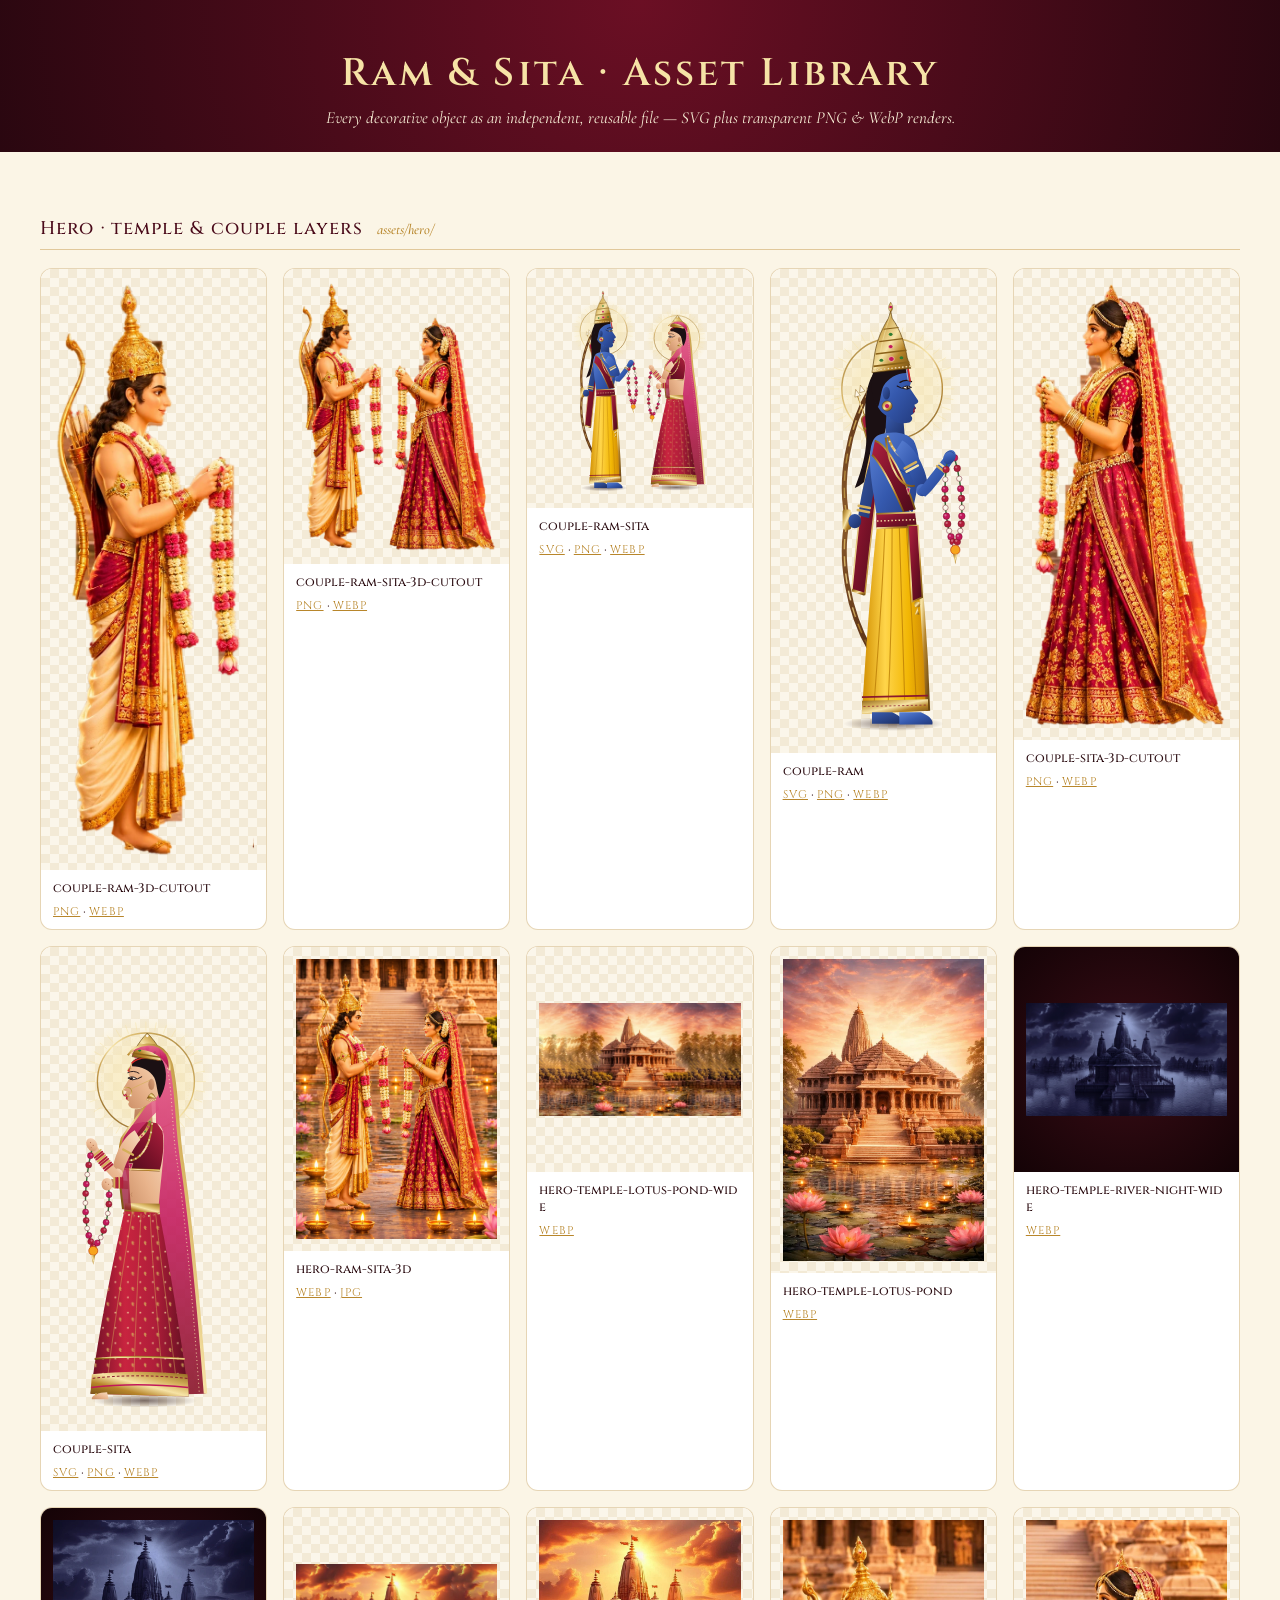
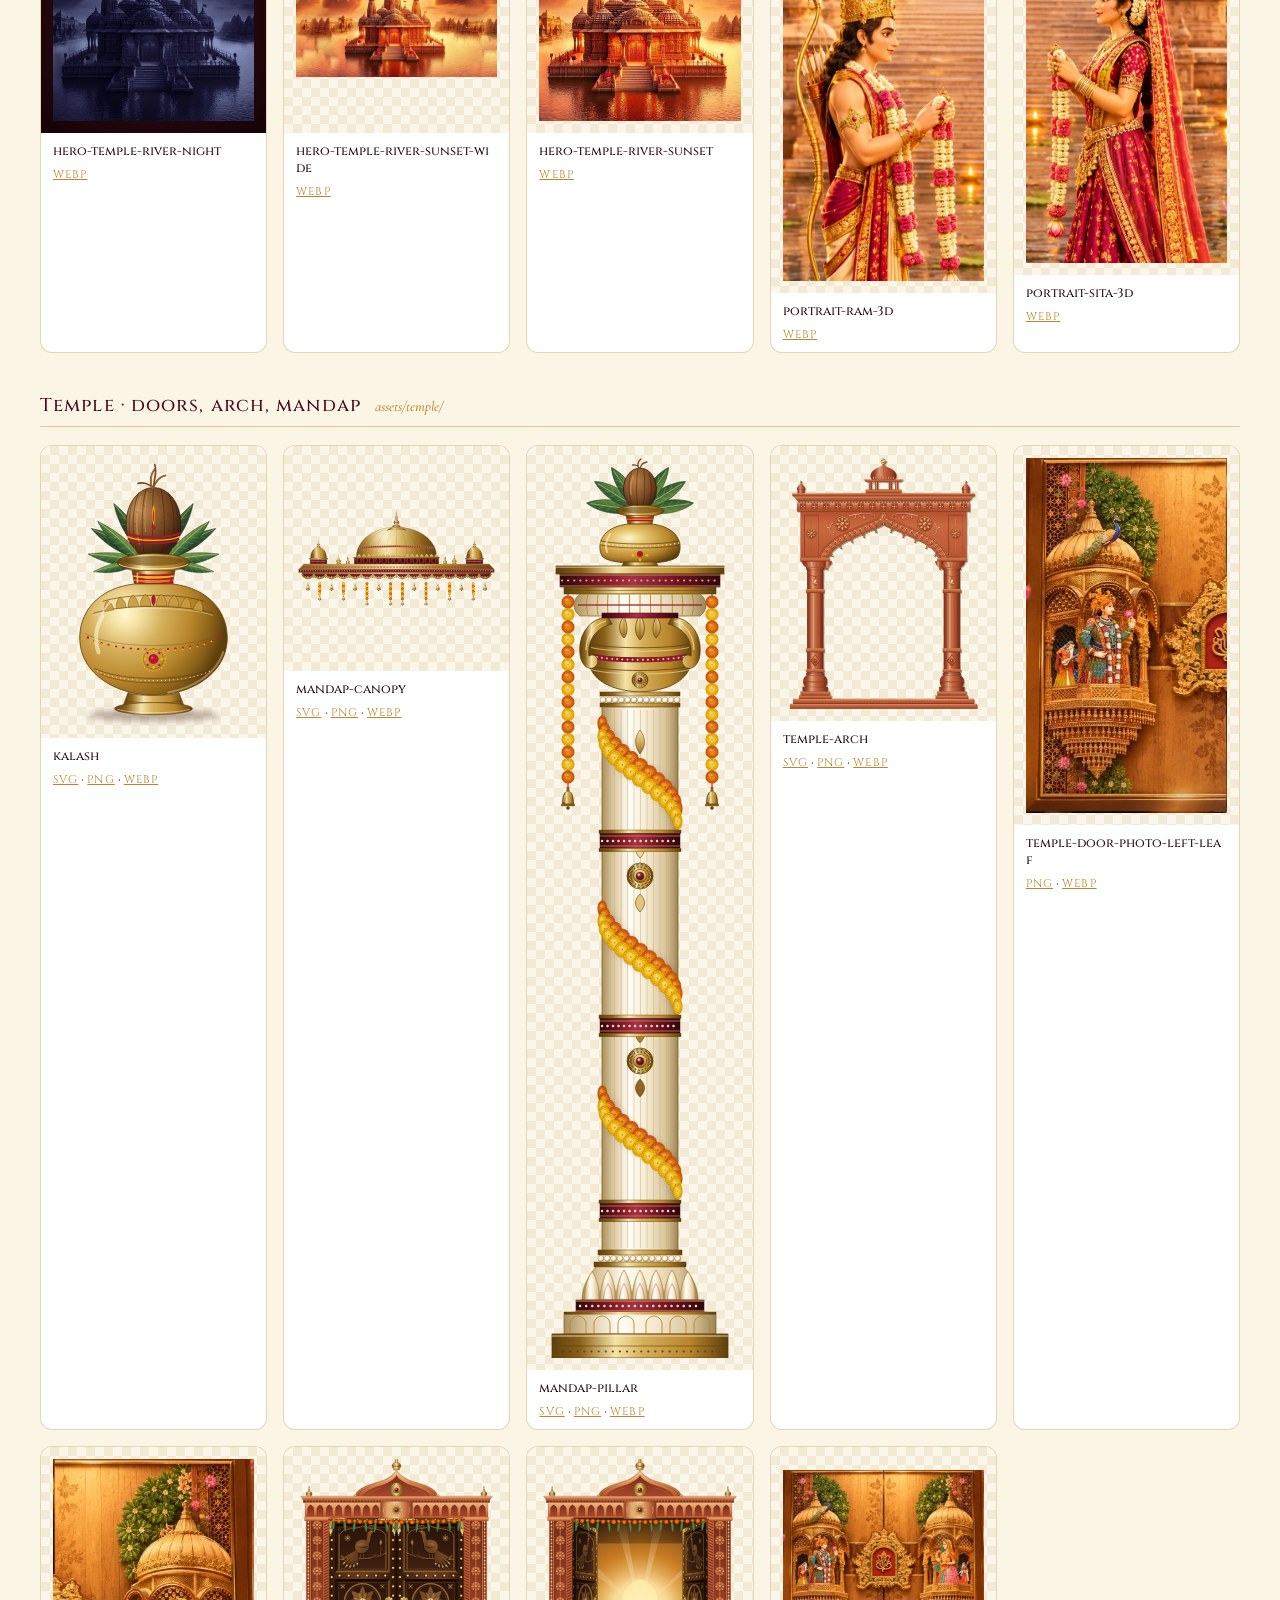
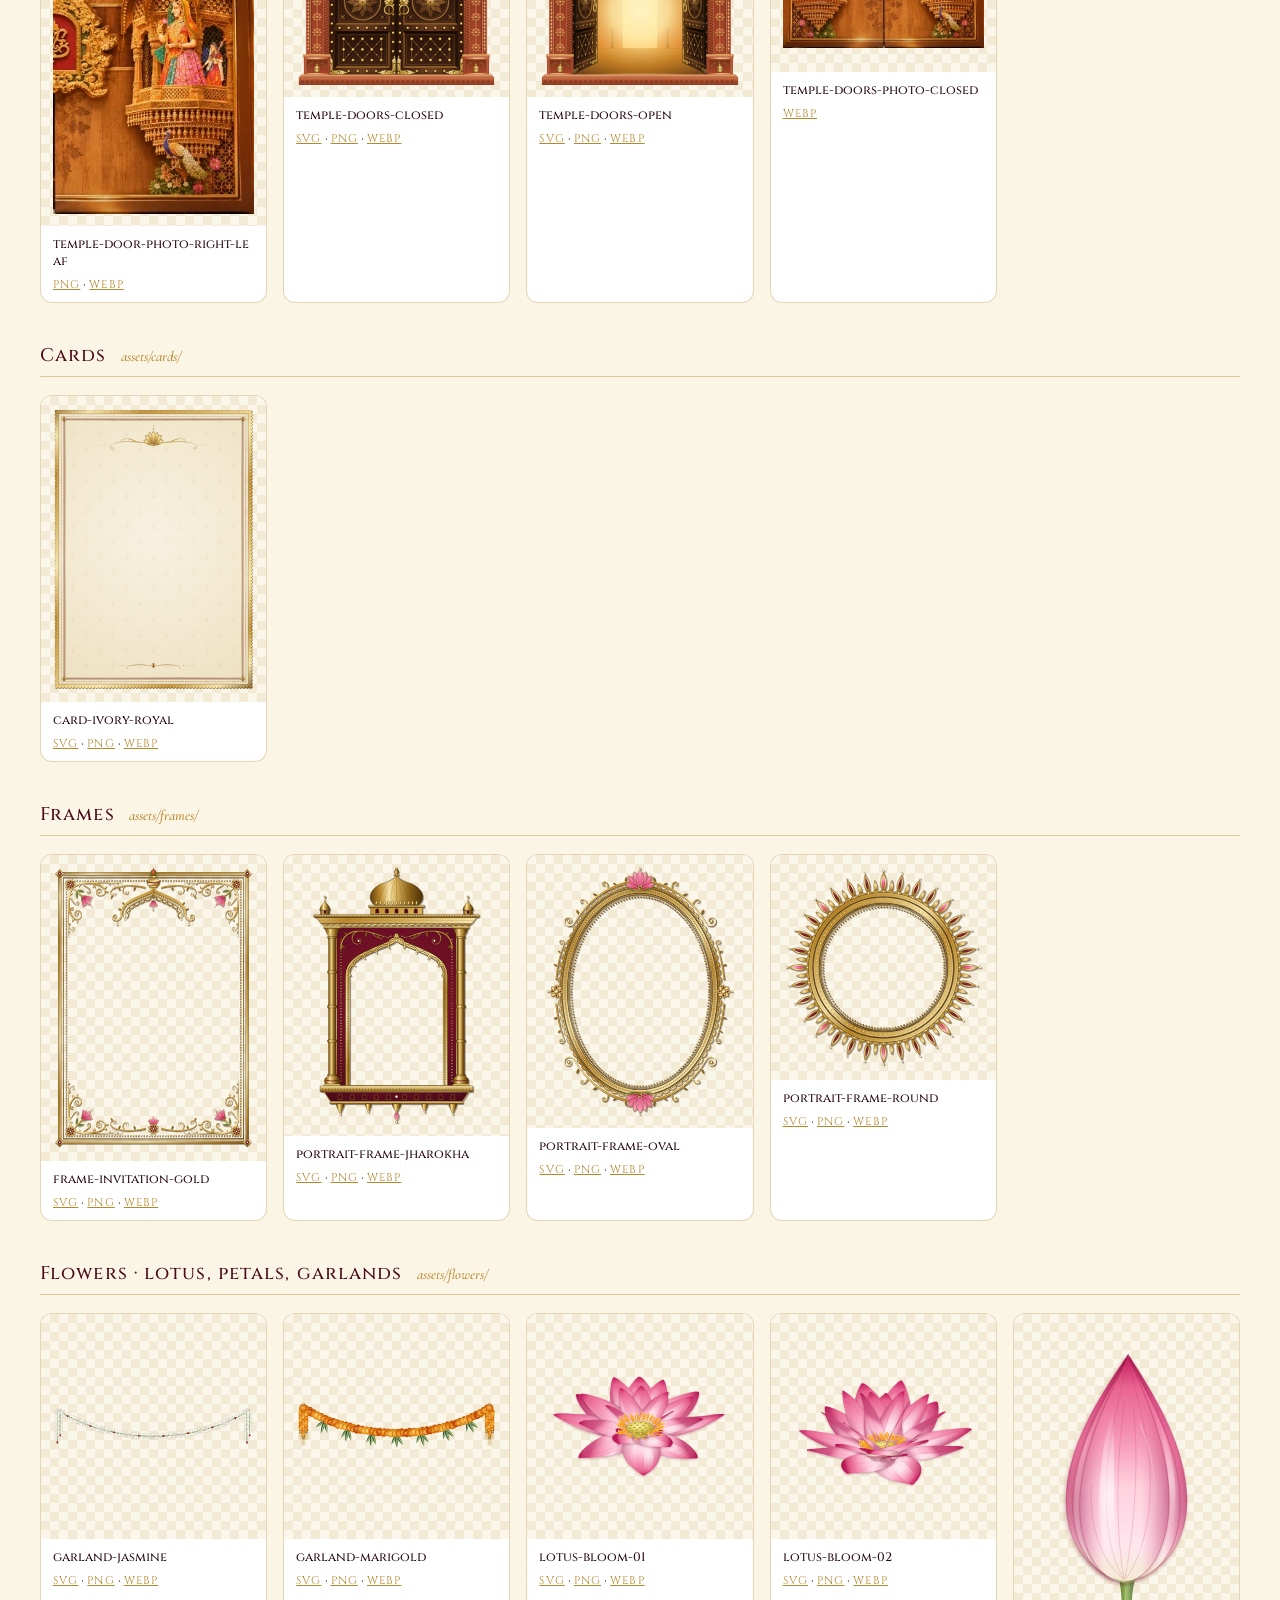
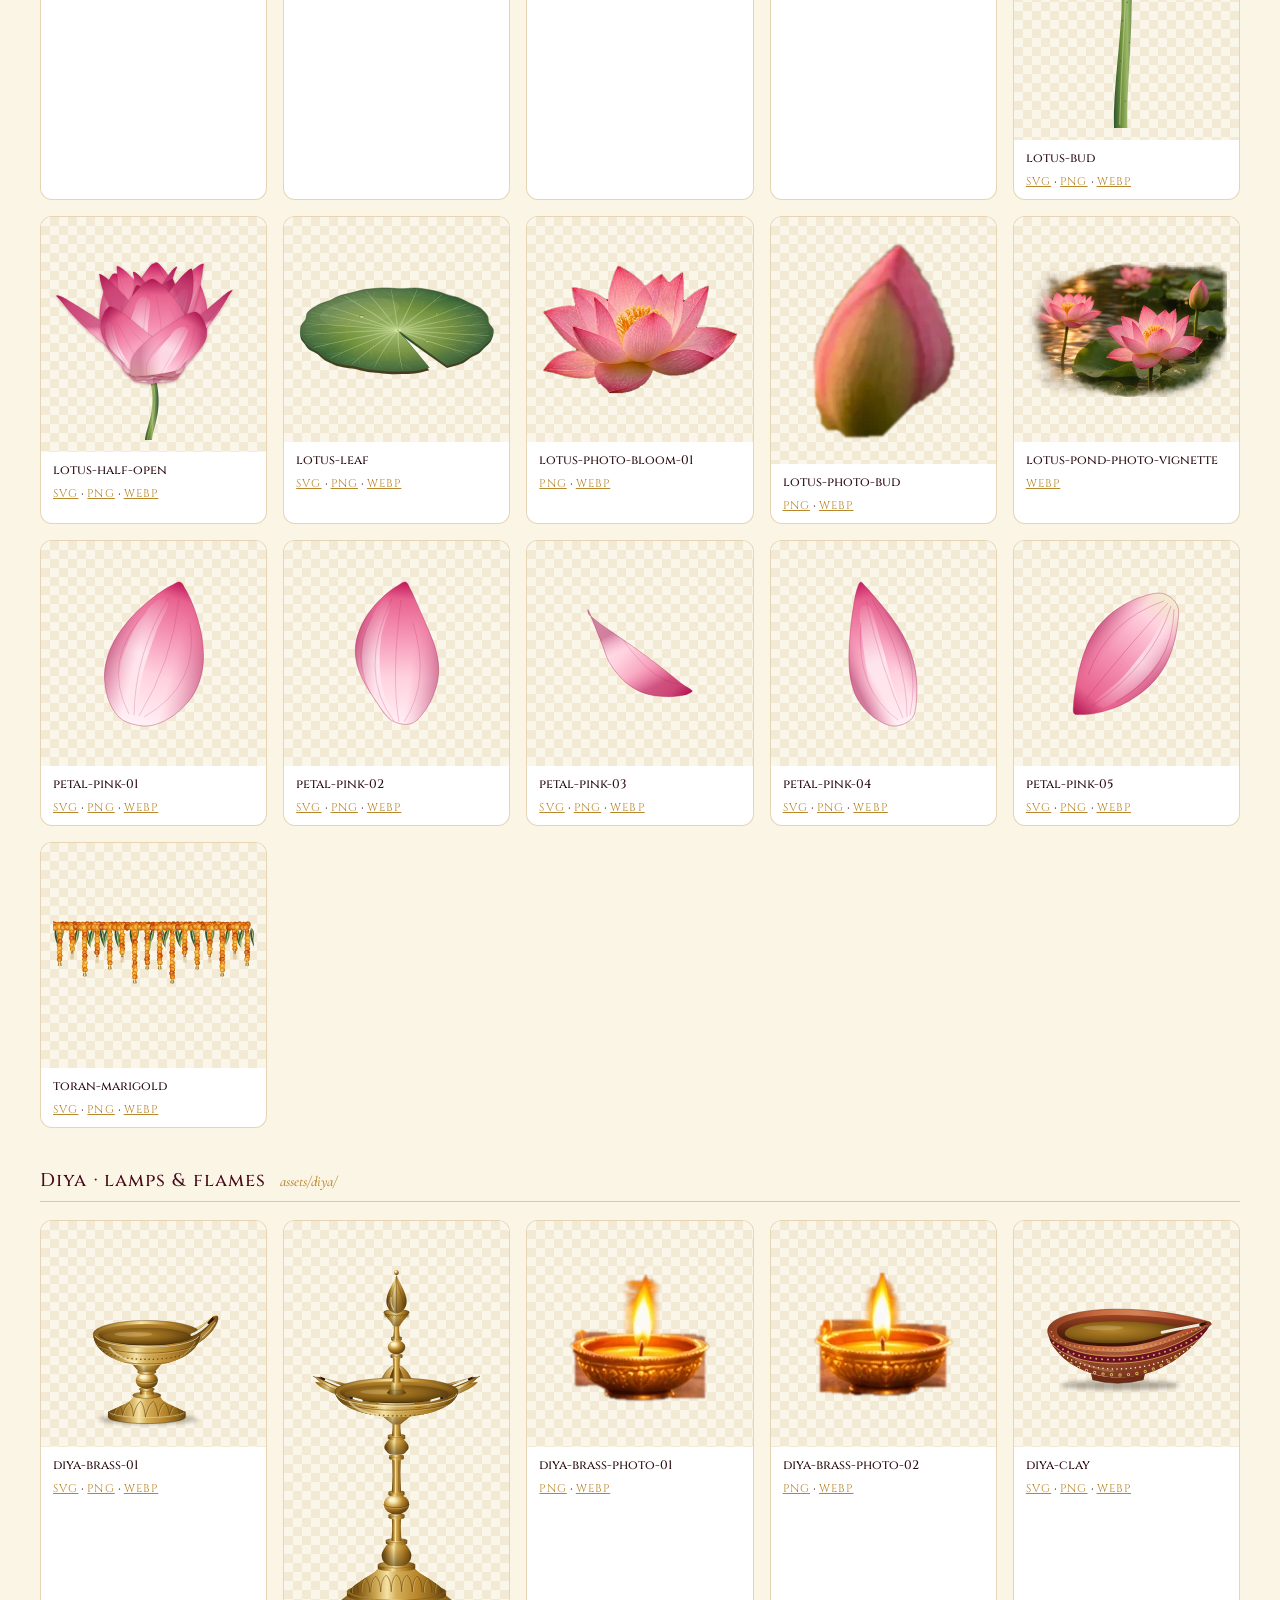
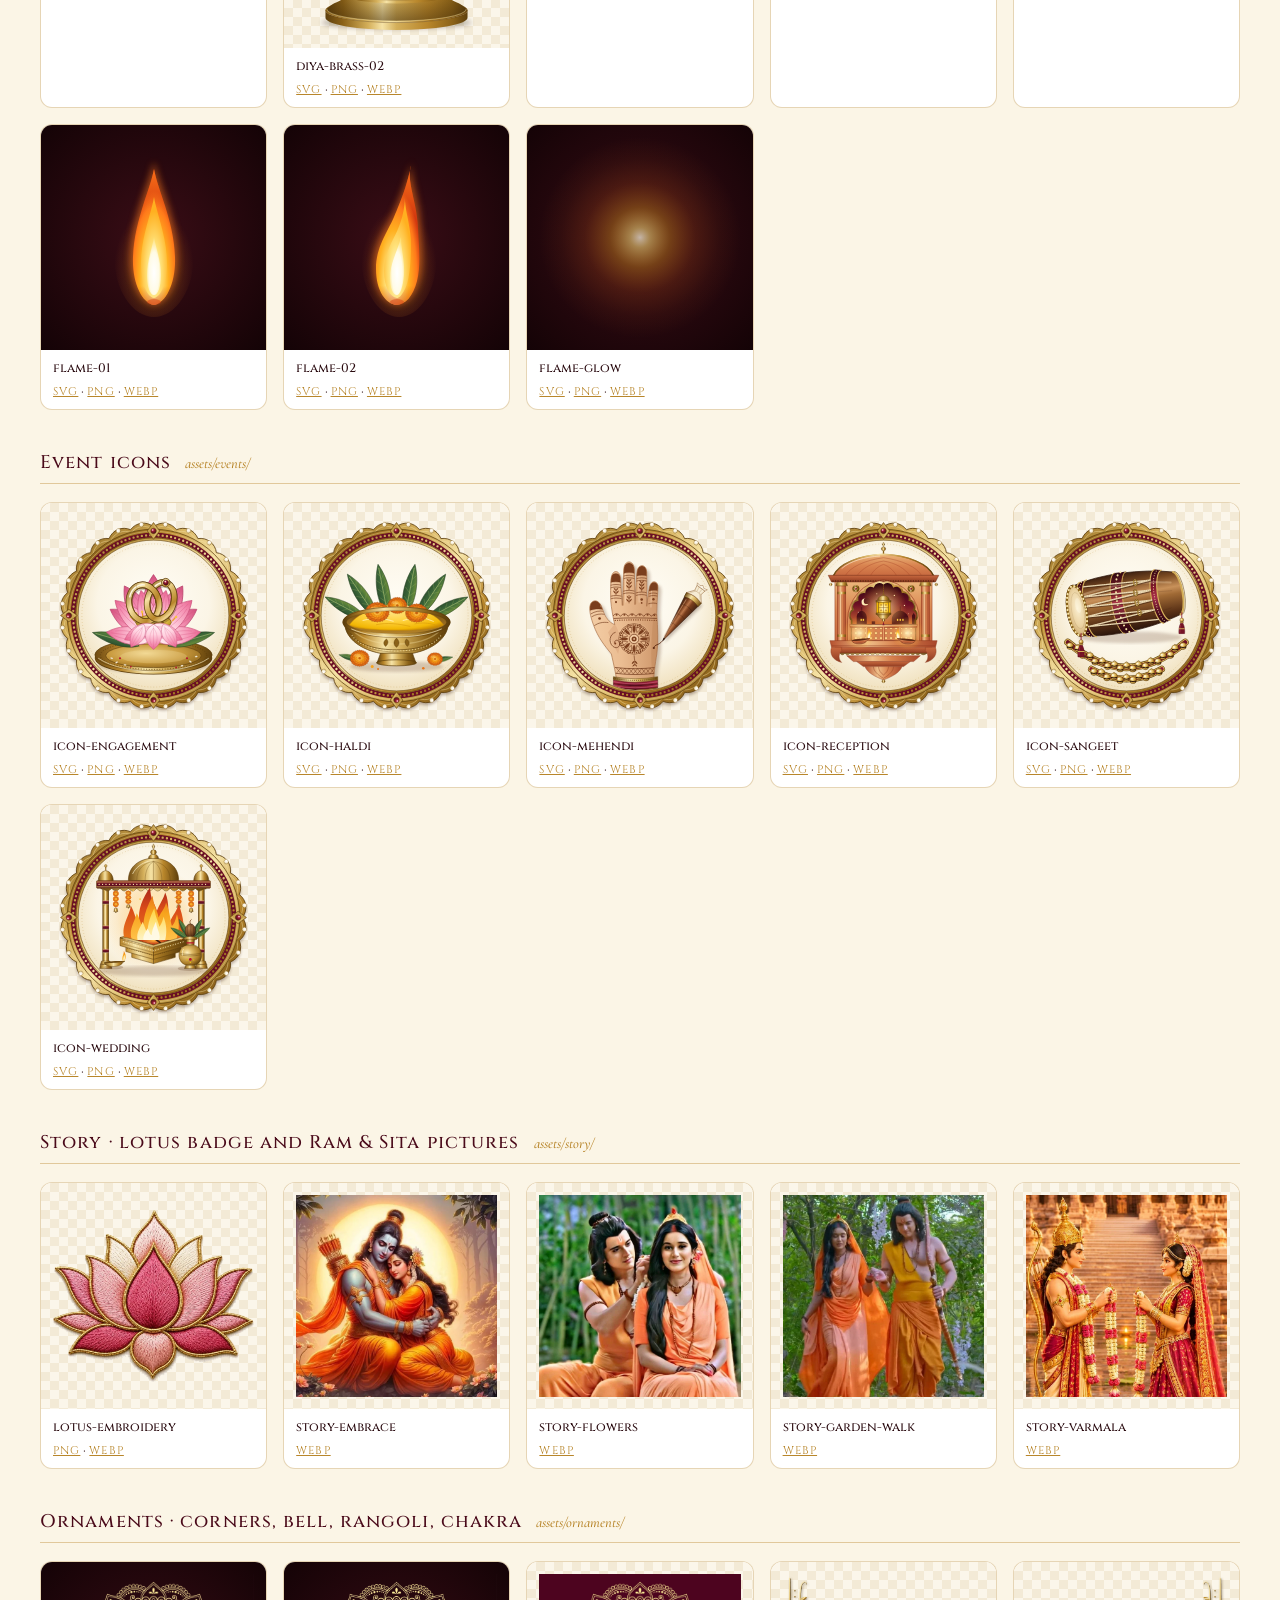
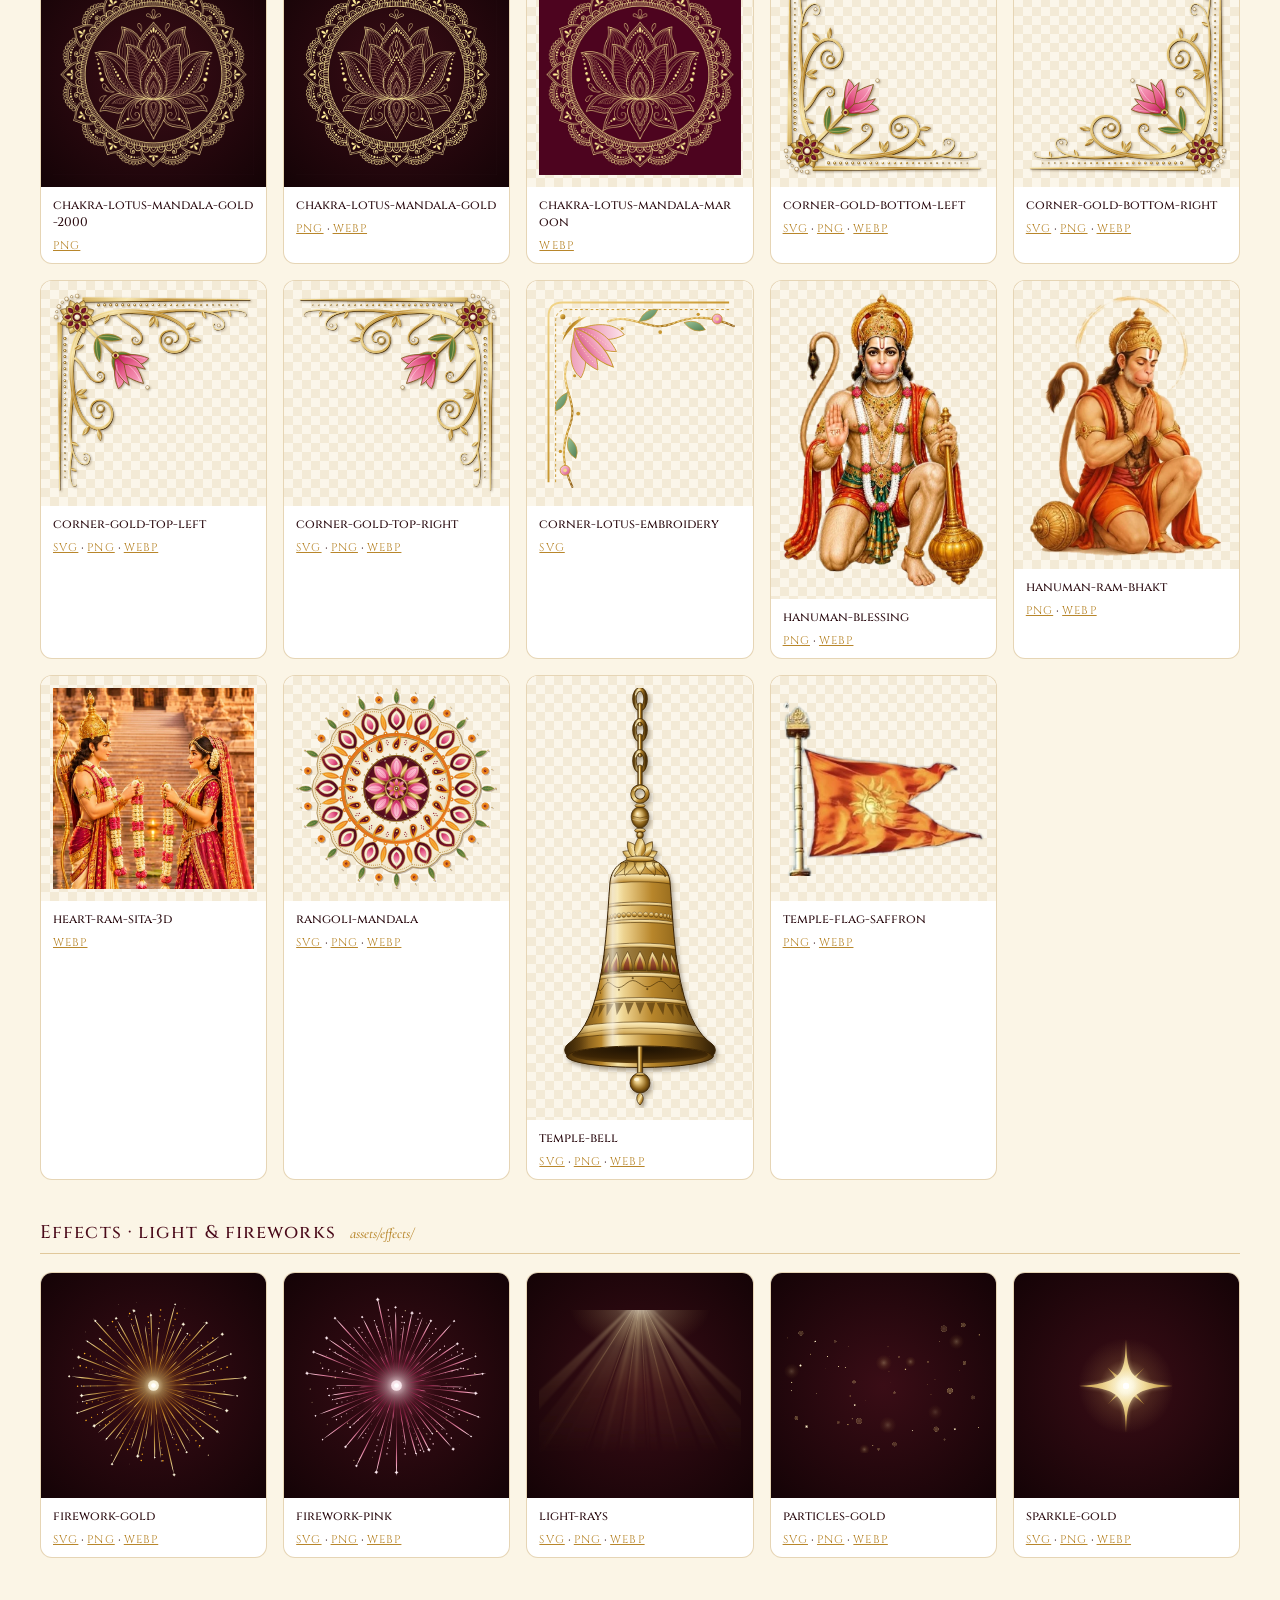
==== commit fde10f18: "Story: lotus badges turn to Ram & Sita; Events: each celebration gets its own palace doors Co-Author" ====
--- a/asset-library.html
+++ b/asset-library.html
@@ -18,4 +18,4 @@
 figcaption a{color:var(--gold);font-family:Cinzel,serif;font-size:.7rem;letter-spacing:.1em}
 </style></head><body>
 <header><h1>Ram &amp; Sita · Asset Library</h1><p>Every decorative object as an independent, reusable file — SVG plus transparent PNG &amp; WebP renders.</p></header>
-<main><section><h2>Hero · temple & couple layers <small>assets/hero/</small></h2><div class="grid"><figure class="card"><div class="thumb"><img loading="lazy" src="assets/hero/couple-ram-3d-cutout.webp" alt="couple-ram-3d-cutout"></div><figcaption><b>couple-ram-3d-cutout</b><span><a href="assets/hero/couple-ram-3d-cutout.png" download>PNG</a> · <a href="assets/hero/couple-ram-3d-cutout.webp" download>WEBP</a></span></figcaption></figure><figure class="card"><div class="thumb"><img loading="lazy" src="assets/hero/couple-ram-sita-3d-cutout.webp" alt="couple-ram-sita-3d-cutout"></div><figcaption><b>couple-ram-sita-3d-cutout</b><span><a href="assets/hero/couple-ram-sita-3d-cutout.png" download>PNG</a> · <a href="assets/hero/couple-ram-sita-3d-cutout.webp" download>WEBP</a></span></figcaption></figure><figure class="card"><div class="thumb"><img loading="lazy" src="assets/hero/couple-ram-sita.svg" alt="couple-ram-sita"></div><figcaption><b>couple-ram-sita</b><span><a href="assets/hero/couple-ram-sita.svg" download>SVG</a> · <a href="assets/hero/couple-ram-sita.png" download>PNG</a> · <a href="assets/hero/couple-ram-sita.webp" download>WEBP</a></span></figcaption></figure><figure class="card"><div class="thumb"><img loading="lazy" src="assets/hero/couple-ram.svg" alt="couple-ram"></div><figcaption><b>couple-ram</b><span><a href="assets/hero/couple-ram.svg" download>SVG</a> · <a href="assets/hero/couple-ram.png" download>PNG</a> · <a href="assets/hero/couple-ram.webp" download>WEBP</a></span></figcaption></figure><figure class="card"><div class="thumb"><img loading="lazy" src="assets/hero/couple-sita-3d-cutout.webp" alt="couple-sita-3d-cutout"></div><figcaption><b>couple-sita-3d-cutout</b><span><a href="assets/hero/couple-sita-3d-cutout.png" download>PNG</a> · <a href="assets/hero/couple-sita-3d-cutout.webp" download>WEBP</a></span></figcaption></figure><figure class="card"><div class="thumb"><img loading="lazy" src="assets/hero/couple-sita.svg" alt="couple-sita"></div><figcaption><b>couple-sita</b><span><a href="assets/hero/couple-sita.svg" download>SVG</a> · <a href="assets/hero/couple-sita.png" download>PNG</a> · <a href="assets/hero/couple-sita.webp" download>WEBP</a></span></figcaption></figure><figure class="card"><div class="thumb"><img loading="lazy" src="assets/hero/hero-ram-sita-3d.webp" alt="hero-ram-sita-3d"></div><figcaption><b>hero-ram-sita-3d</b><span><a href="assets/hero/hero-ram-sita-3d.webp" download>WEBP</a> · <a href="assets/hero/hero-ram-sita-3d.jpg" download>JPG</a></span></figcaption></figure><figure class="card"><div class="thumb"><img loading="lazy" src="assets/hero/hero-temple-lotus-pond-wide.webp" alt="hero-temple-lotus-pond-wide"></div><figcaption><b>hero-temple-lotus-pond-wide</b><span><a href="assets/hero/hero-temple-lotus-pond-wide.webp" download>WEBP</a></span></figcaption></figure><figure class="card"><div class="thumb"><img loading="lazy" src="assets/hero/hero-temple-lotus-pond.webp" alt="hero-temple-lotus-pond"></div><figcaption><b>hero-temple-lotus-pond</b><span><a href="assets/hero/hero-temple-lotus-pond.webp" download>WEBP</a></span></figcaption></figure><figure class="card card--dark"><div class="thumb"><img loading="lazy" src="assets/hero/hero-temple-river-night-wide.webp" alt="hero-temple-river-night-wide"></div><figcaption><b>hero-temple-river-night-wide</b><span><a href="assets/hero/hero-temple-river-night-wide.webp" download>WEBP</a></span></figcaption></figure><figure class="card card--dark"><div class="thumb"><img loading="lazy" src="assets/hero/hero-temple-river-night.webp" alt="hero-temple-river-night"></div><figcaption><b>hero-temple-river-night</b><span><a href="assets/hero/hero-temple-river-night.webp" download>WEBP</a></span></figcaption></figure><figure class="card"><div class="thumb"><img loading="lazy" src="assets/hero/hero-temple-river-sunset-wide.webp" alt="hero-temple-river-sunset-wide"></div><figcaption><b>hero-temple-river-sunset-wide</b><span><a href="assets/hero/hero-temple-river-sunset-wide.webp" download>WEBP</a></span></figcaption></figure><figure class="card"><div class="thumb"><img loading="lazy" src="assets/hero/hero-temple-river-sunset.webp" alt="hero-temple-river-sunset"></div><figcaption><b>hero-temple-river-sunset</b><span><a href="assets/hero/hero-temple-river-sunset.webp" download>WEBP</a></span></figcaption></figure><figure class="card"><div class="thumb"><img loading="lazy" src="assets/hero/portrait-ram-3d.webp" alt="portrait-ram-3d"></div><figcaption><b>portrait-ram-3d</b><span><a href="assets/hero/portrait-ram-3d.webp" download>WEBP</a></span></figcaption></figure><figure class="card"><div class="thumb"><img loading="lazy" src="assets/hero/portrait-sita-3d.webp" alt="portrait-sita-3d"></div><figcaption><b>portrait-sita-3d</b><span><a href="assets/hero/portrait-sita-3d.webp" download>WEBP</a></span></figcaption></figure></div></section><section><h2>Temple · doors, arch, mandap <small>assets/temple/</small></h2><div class="grid"><figure class="card"><div class="thumb"><img loading="lazy" src="assets/temple/kalash.svg" alt="kalash"></div><figcaption><b>kalash</b><span><a href="assets/temple/kalash.svg" download>SVG</a> · <a href="assets/temple/kalash.png" download>PNG</a> · <a href="assets/temple/kalash.webp" download>WEBP</a></span></figcaption></figure><figure class="card"><div class="thumb"><img loading="lazy" src="assets/temple/mandap-canopy.svg" alt="mandap-canopy"></div><figcaption><b>mandap-canopy</b><span><a href="assets/temple/mandap-canopy.svg" download>SVG</a> · <a href="assets/temple/mandap-canopy.png" download>PNG</a> · <a href="assets/temple/mandap-canopy.webp" download>WEBP</a></span></figcaption></figure><figure class="card"><div class="thumb"><img loading="lazy" src="assets/temple/mandap-pillar.svg" alt="mandap-pillar"></div><figcaption><b>mandap-pillar</b><span><a href="assets/temple/mandap-pillar.svg" download>SVG</a> · <a href="assets/temple/mandap-pillar.png" download>PNG</a> · <a href="assets/temple/mandap-pillar.webp" download>WEBP</a></span></figcaption></figure><figure class="card"><div class="thumb"><img loading="lazy" src="assets/temple/temple-arch.svg" alt="temple-arch"></div><figcaption><b>temple-arch</b><span><a href="assets/temple/temple-arch.svg" download>SVG</a> · <a href="assets/temple/temple-arch.png" download>PNG</a> · <a href="assets/temple/temple-arch.webp" download>WEBP</a></span></figcaption></figure><figure class="card"><div class="thumb"><img loading="lazy" src="assets/temple/temple-door-photo-left-leaf.webp" alt="temple-door-photo-left-leaf"></div><figcaption><b>temple-door-photo-left-leaf</b><span><a href="assets/temple/temple-door-photo-left-leaf.png" download>PNG</a> · <a href="assets/temple/temple-door-photo-left-leaf.webp" download>WEBP</a></span></figcaption></figure><figure class="card"><div class="thumb"><img loading="lazy" src="assets/temple/temple-door-photo-right-leaf.webp" alt="temple-door-photo-right-leaf"></div><figcaption><b>temple-door-photo-right-leaf</b><span><a href="assets/temple/temple-door-photo-right-leaf.png" download>PNG</a> · <a href="assets/temple/temple-door-photo-right-leaf.webp" download>WEBP</a></span></figcaption></figure><figure class="card"><div class="thumb"><img loading="lazy" src="assets/temple/temple-doors-closed.svg" alt="temple-doors-closed"></div><figcaption><b>temple-doors-closed</b><span><a href="assets/temple/temple-doors-closed.svg" download>SVG</a> · <a href="assets/temple/temple-doors-closed.png" download>PNG</a> · <a href="assets/temple/temple-doors-closed.webp" download>WEBP</a></span></figcaption></figure><figure class="card"><div class="thumb"><img loading="lazy" src="assets/temple/temple-doors-open.svg" alt="temple-doors-open"></div><figcaption><b>temple-doors-open</b><span><a href="assets/temple/temple-doors-open.svg" download>SVG</a> · <a href="assets/temple/temple-doors-open.png" download>PNG</a> · <a href="assets/temple/temple-doors-open.webp" download>WEBP</a></span></figcaption></figure><figure class="card"><div class="thumb"><img loading="lazy" src="assets/temple/temple-doors-photo-closed.webp" alt="temple-doors-photo-closed"></div><figcaption><b>temple-doors-photo-closed</b><span><a href="assets/temple/temple-doors-photo-closed.webp" download>WEBP</a></span></figcaption></figure></div></section><section><h2>Cards <small>assets/cards/</small></h2><div class="grid"><figure class="card"><div class="thumb"><img loading="lazy" src="assets/cards/card-ivory-royal.svg" alt="card-ivory-royal"></div><figcaption><b>card-ivory-royal</b><span><a href="assets/cards/card-ivory-royal.svg" download>SVG</a> · <a href="assets/cards/card-ivory-royal.png" download>PNG</a> · <a href="assets/cards/card-ivory-royal.webp" download>WEBP</a></span></figcaption></figure></div></section><section><h2>Frames <small>assets/frames/</small></h2><div class="grid"><figure class="card"><div class="thumb"><img loading="lazy" src="assets/frames/frame-invitation-gold.svg" alt="frame-invitation-gold"></div><figcaption><b>frame-invitation-gold</b><span><a href="assets/frames/frame-invitation-gold.svg" download>SVG</a> · <a href="assets/frames/frame-invitation-gold.png" download>PNG</a> · <a href="assets/frames/frame-invitation-gold.webp" download>WEBP</a></span></figcaption></figure><figure class="card"><div class="thumb"><img loading="lazy" src="assets/frames/portrait-frame-jharokha.svg" alt="portrait-frame-jharokha"></div><figcaption><b>portrait-frame-jharokha</b><span><a href="assets/frames/portrait-frame-jharokha.svg" download>SVG</a> · <a href="assets/frames/portrait-frame-jharokha.png" download>PNG</a> · <a href="assets/frames/portrait-frame-jharokha.webp" download>WEBP</a></span></figcaption></figure><figure class="card"><div class="thumb"><img loading="lazy" src="assets/frames/portrait-frame-oval.svg" alt="portrait-frame-oval"></div><figcaption><b>portrait-frame-oval</b><span><a href="assets/frames/portrait-frame-oval.svg" download>SVG</a> · <a href="assets/frames/portrait-frame-oval.png" download>PNG</a> · <a href="assets/frames/portrait-frame-oval.webp" download>WEBP</a></span></figcaption></figure><figure class="card"><div class="thumb"><img loading="lazy" src="assets/frames/portrait-frame-round.svg" alt="portrait-frame-round"></div><figcaption><b>portrait-frame-round</b><span><a href="assets/frames/portrait-frame-round.svg" download>SVG</a> · <a href="assets/frames/portrait-frame-round.png" download>PNG</a> · <a href="assets/frames/portrait-frame-round.webp" download>WEBP</a></span></figcaption></figure></div></section><section><h2>Flowers · lotus, petals, garlands <small>assets/flowers/</small></h2><div class="grid"><figure class="card"><div class="thumb"><img loading="lazy" src="assets/flowers/garland-jasmine.svg" alt="garland-jasmine"></div><figcaption><b>garland-jasmine</b><span><a href="assets/flowers/garland-jasmine.svg" download>SVG</a> · <a href="assets/flowers/garland-jasmine.png" download>PNG</a> · <a href="assets/flowers/garland-jasmine.webp" download>WEBP</a></span></figcaption></figure><figure class="card"><div class="thumb"><img loading="lazy" src="assets/flowers/garland-marigold.svg" alt="garland-marigold"></div><figcaption><b>garland-marigold</b><span><a href="assets/flowers/garland-marigold.svg" download>SVG</a> · <a href="assets/flowers/garland-marigold.png" download>PNG</a> · <a href="assets/flowers/garland-marigold.webp" download>WEBP</a></span></figcaption></figure><figure class="card"><div class="thumb"><img loading="lazy" src="assets/flowers/lotus-bloom-01.svg" alt="lotus-bloom-01"></div><figcaption><b>lotus-bloom-01</b><span><a href="assets/flowers/lotus-bloom-01.svg" download>SVG</a> · <a href="assets/flowers/lotus-bloom-01.png" download>PNG</a> · <a href="assets/flowers/lotus-bloom-01.webp" download>WEBP</a></span></figcaption></figure><figure class="card"><div class="thumb"><img loading="lazy" src="assets/flowers/lotus-bloom-02.svg" alt="lotus-bloom-02"></div><figcaption><b>lotus-bloom-02</b><span><a href="assets/flowers/lotus-bloom-02.svg" download>SVG</a> · <a href="assets/flowers/lotus-bloom-02.png" download>PNG</a> · <a href="assets/flowers/lotus-bloom-02.webp" download>WEBP</a></span></figcaption></figure><figure class="card"><div class="thumb"><img loading="lazy" src="assets/flowers/lotus-bud.svg" alt="lotus-bud"></div><figcaption><b>lotus-bud</b><span><a href="assets/flowers/lotus-bud.svg" download>SVG</a> · <a href="assets/flowers/lotus-bud.png" download>PNG</a> · <a href="assets/flowers/lotus-bud.webp" download>WEBP</a></span></figcaption></figure><figure class="card"><div class="thumb"><img loading="lazy" src="assets/flowers/lotus-half-open.svg" alt="lotus-half-open"></div><figcaption><b>lotus-half-open</b><span><a href="assets/flowers/lotus-half-open.svg" download>SVG</a> · <a href="assets/flowers/lotus-half-open.png" download>PNG</a> · <a href="assets/flowers/lotus-half-open.webp" download>WEBP</a></span></figcaption></figure><figure class="card"><div class="thumb"><img loading="lazy" src="assets/flowers/lotus-leaf.svg" alt="lotus-leaf"></div><figcaption><b>lotus-leaf</b><span><a href="assets/flowers/lotus-leaf.svg" download>SVG</a> · <a href="assets/flowers/lotus-leaf.png" download>PNG</a> · <a href="assets/flowers/lotus-leaf.webp" download>WEBP</a></span></figcaption></figure><figure class="card"><div class="thumb"><img loading="lazy" src="assets/flowers/lotus-photo-bloom-01.webp" alt="lotus-photo-bloom-01"></div><figcaption><b>lotus-photo-bloom-01</b><span><a href="assets/flowers/lotus-photo-bloom-01.png" download>PNG</a> · <a href="assets/flowers/lotus-photo-bloom-01.webp" download>WEBP</a></span></figcaption></figure><figure class="card"><div class="thumb"><img loading="lazy" src="assets/flowers/lotus-photo-bud.webp" alt="lotus-photo-bud"></div><figcaption><b>lotus-photo-bud</b><span><a href="assets/flowers/lotus-photo-bud.png" download>PNG</a> · <a href="assets/flowers/lotus-photo-bud.webp" download>WEBP</a></span></figcaption></figure><figure class="card"><div class="thumb"><img loading="lazy" src="assets/flowers/lotus-pond-photo-vignette.webp" alt="lotus-pond-photo-vignette"></div><figcaption><b>lotus-pond-photo-vignette</b><span><a href="assets/flowers/lotus-pond-photo-vignette.webp" download>WEBP</a></span></figcaption></figure><figure class="card"><div class="thumb"><img loading="lazy" src="assets/flowers/petal-pink-01.svg" alt="petal-pink-01"></div><figcaption><b>petal-pink-01</b><span><a href="assets/flowers/petal-pink-01.svg" download>SVG</a> · <a href="assets/flowers/petal-pink-01.png" download>PNG</a> · <a href="assets/flowers/petal-pink-01.webp" download>WEBP</a></span></figcaption></figure><figure class="card"><div class="thumb"><img loading="lazy" src="assets/flowers/petal-pink-02.svg" alt="petal-pink-02"></div><figcaption><b>petal-pink-02</b><span><a href="assets/flowers/petal-pink-02.svg" download>SVG</a> · <a href="assets/flowers/petal-pink-02.png" download>PNG</a> · <a href="assets/flowers/petal-pink-02.webp" download>WEBP</a></span></figcaption></figure><figure class="card"><div class="thumb"><img loading="lazy" src="assets/flowers/petal-pink-03.svg" alt="petal-pink-03"></div><figcaption><b>petal-pink-03</b><span><a href="assets/flowers/petal-pink-03.svg" download>SVG</a> · <a href="assets/flowers/petal-pink-03.png" download>PNG</a> · <a href="assets/flowers/petal-pink-03.webp" download>WEBP</a></span></figcaption></figure><figure class="card"><div class="thumb"><img loading="lazy" src="assets/flowers/petal-pink-04.svg" alt="petal-pink-04"></div><figcaption><b>petal-pink-04</b><span><a href="assets/flowers/petal-pink-04.svg" download>SVG</a> · <a href="assets/flowers/petal-pink-04.png" download>PNG</a> · <a href="assets/flowers/petal-pink-04.webp" download>WEBP</a></span></figcaption></figure><figure class="card"><div class="thumb"><img loading="lazy" src="assets/flowers/petal-pink-05.svg" alt="petal-pink-05"></div><figcaption><b>petal-pink-05</b><span><a href="assets/flowers/petal-pink-05.svg" download>SVG</a> · <a href="assets/flowers/petal-pink-05.png" download>PNG</a> · <a href="assets/flowers/petal-pink-05.webp" download>WEBP</a></span></figcaption></figure><figure class="card"><div class="thumb"><img loading="lazy" src="assets/flowers/toran-marigold.svg" alt="toran-marigold"></div><figcaption><b>toran-marigold</b><span><a href="assets/flowers/toran-marigold.svg" download>SVG</a> · <a href="assets/flowers/toran-marigold.png" download>PNG</a> · <a href="assets/flowers/toran-marigold.webp" download>WEBP</a></span></figcaption></figure></div></section><section><h2>Diya · lamps & flames <small>assets/diya/</small></h2><div class="grid"><figure class="card"><div class="thumb"><img loading="lazy" src="assets/diya/diya-brass-01.svg" alt="diya-brass-01"></div><figcaption><b>diya-brass-01</b><span><a href="assets/diya/diya-brass-01.svg" download>SVG</a> · <a href="assets/diya/diya-brass-01.png" download>PNG</a> · <a href="assets/diya/diya-brass-01.webp" download>WEBP</a></span></figcaption></figure><figure class="card"><div class="thumb"><img loading="lazy" src="assets/diya/diya-brass-02.svg" alt="diya-brass-02"></div><figcaption><b>diya-brass-02</b><span><a href="assets/diya/diya-brass-02.svg" download>SVG</a> · <a href="assets/diya/diya-brass-02.png" download>PNG</a> · <a href="assets/diya/diya-brass-02.webp" download>WEBP</a></span></figcaption></figure><figure class="card"><div class="thumb"><img loading="lazy" src="assets/diya/diya-brass-photo-01.webp" alt="diya-brass-photo-01"></div><figcaption><b>diya-brass-photo-01</b><span><a href="assets/diya/diya-brass-photo-01.png" download>PNG</a> · <a href="assets/diya/diya-brass-photo-01.webp" download>WEBP</a></span></figcaption></figure><figure class="card"><div class="thumb"><img loading="lazy" src="assets/diya/diya-brass-photo-02.webp" alt="diya-brass-photo-02"></div><figcaption><b>diya-brass-photo-02</b><span><a href="assets/diya/diya-brass-photo-02.png" download>PNG</a> · <a href="assets/diya/diya-brass-photo-02.webp" download>WEBP</a></span></figcaption></figure><figure class="card"><div class="thumb"><img loading="lazy" src="assets/diya/diya-clay.svg" alt="diya-clay"></div><figcaption><b>diya-clay</b><span><a href="assets/diya/diya-clay.svg" download>SVG</a> · <a href="assets/diya/diya-clay.png" download>PNG</a> · <a href="assets/diya/diya-clay.webp" download>WEBP</a></span></figcaption></figure><figure class="card card--dark"><div class="thumb"><img loading="lazy" src="assets/diya/flame-01.svg" alt="flame-01"></div><figcaption><b>flame-01</b><span><a href="assets/diya/flame-01.svg" download>SVG</a> · <a href="assets/diya/flame-01.png" download>PNG</a> · <a href="assets/diya/flame-01.webp" download>WEBP</a></span></figcaption></figure><figure class="card card--dark"><div class="thumb"><img loading="lazy" src="assets/diya/flame-02.svg" alt="flame-02"></div><figcaption><b>flame-02</b><span><a href="assets/diya/flame-02.svg" download>SVG</a> · <a href="assets/diya/flame-02.png" download>PNG</a> · <a href="assets/diya/flame-02.webp" download>WEBP</a></span></figcaption></figure><figure class="card card--dark"><div class="thumb"><img loading="lazy" src="assets/diya/flame-glow.svg" alt="flame-glow"></div><figcaption><b>flame-glow</b><span><a href="assets/diya/flame-glow.svg" download>SVG</a> · <a href="assets/diya/flame-glow.png" download>PNG</a> · <a href="assets/diya/flame-glow.webp" download>WEBP</a></span></figcaption></figure></div></section><section><h2>Event icons <small>assets/events/</small></h2><div class="grid"><figure class="card"><div class="thumb"><img loading="lazy" src="assets/events/icon-engagement.svg" alt="icon-engagement"></div><figcaption><b>icon-engagement</b><span><a href="assets/events/icon-engagement.svg" download>SVG</a> · <a href="assets/events/icon-engagement.png" download>PNG</a> · <a href="assets/events/icon-engagement.webp" download>WEBP</a></span></figcaption></figure><figure class="card"><div class="thumb"><img loading="lazy" src="assets/events/icon-haldi.svg" alt="icon-haldi"></div><figcaption><b>icon-haldi</b><span><a href="assets/events/icon-haldi.svg" download>SVG</a> · <a href="assets/events/icon-haldi.png" download>PNG</a> · <a href="assets/events/icon-haldi.webp" download>WEBP</a></span></figcaption></figure><figure class="card"><div class="thumb"><img loading="lazy" src="assets/events/icon-mehendi.svg" alt="icon-mehendi"></div><figcaption><b>icon-mehendi</b><span><a href="assets/events/icon-mehendi.svg" download>SVG</a> · <a href="assets/events/icon-mehendi.png" download>PNG</a> · <a href="assets/events/icon-mehendi.webp" download>WEBP</a></span></figcaption></figure><figure class="card"><div class="thumb"><img loading="lazy" src="assets/events/icon-reception.svg" alt="icon-reception"></div><figcaption><b>icon-reception</b><span><a href="assets/events/icon-reception.svg" download>SVG</a> · <a href="assets/events/icon-reception.png" download>PNG</a> · <a href="assets/events/icon-reception.webp" download>WEBP</a></span></figcaption></figure><figure class="card"><div class="thumb"><img loading="lazy" src="assets/events/icon-sangeet.svg" alt="icon-sangeet"></div><figcaption><b>icon-sangeet</b><span><a href="assets/events/icon-sangeet.svg" download>SVG</a> · <a href="assets/events/icon-sangeet.png" download>PNG</a> · <a href="assets/events/icon-sangeet.webp" download>WEBP</a></span></figcaption></figure><figure class="card"><div class="thumb"><img loading="lazy" src="assets/events/icon-wedding.svg" alt="icon-wedding"></div><figcaption><b>icon-wedding</b><span><a href="assets/events/icon-wedding.svg" download>SVG</a> · <a href="assets/events/icon-wedding.png" download>PNG</a> · <a href="assets/events/icon-wedding.webp" download>WEBP</a></span></figcaption></figure></div></section><section><h2>Ornaments · corners, bell, rangoli, chakra <small>assets/ornaments/</small></h2><div class="grid"><figure class="card card--dark"><div class="thumb"><img loading="lazy" src="assets/ornaments/chakra-lotus-mandala-gold-2000.png" alt="chakra-lotus-mandala-gold-2000"></div><figcaption><b>chakra-lotus-mandala-gold-2000</b><span><a href="assets/ornaments/chakra-lotus-mandala-gold-2000.png" download>PNG</a></span></figcaption></figure><figure class="card card--dark"><div class="thumb"><img loading="lazy" src="assets/ornaments/chakra-lotus-mandala-gold.webp" alt="chakra-lotus-mandala-gold"></div><figcaption><b>chakra-lotus-mandala-gold</b><span><a href="assets/ornaments/chakra-lotus-mandala-gold.png" download>PNG</a> · <a href="assets/ornaments/chakra-lotus-mandala-gold.webp" download>WEBP</a></span></figcaption></figure><figure class="card"><div class="thumb"><img loading="lazy" src="assets/ornaments/chakra-lotus-mandala-maroon.webp" alt="chakra-lotus-mandala-maroon"></div><figcaption><b>chakra-lotus-mandala-maroon</b><span><a href="assets/ornaments/chakra-lotus-mandala-maroon.webp" download>WEBP</a></span></figcaption></figure><figure class="card"><div class="thumb"><img loading="lazy" src="assets/ornaments/corner-gold-bottom-left.svg" alt="corner-gold-bottom-left"></div><figcaption><b>corner-gold-bottom-left</b><span><a href="assets/ornaments/corner-gold-bottom-left.svg" download>SVG</a> · <a href="assets/ornaments/corner-gold-bottom-left.png" download>PNG</a> · <a href="assets/ornaments/corner-gold-bottom-left.webp" download>WEBP</a></span></figcaption></figure><figure class="card"><div class="thumb"><img loading="lazy" src="assets/ornaments/corner-gold-bottom-right.svg" alt="corner-gold-bottom-right"></div><figcaption><b>corner-gold-bottom-right</b><span><a href="assets/ornaments/corner-gold-bottom-right.svg" download>SVG</a> · <a href="assets/ornaments/corner-gold-bottom-right.png" download>PNG</a> · <a href="assets/ornaments/corner-gold-bottom-right.webp" download>WEBP</a></span></figcaption></figure><figure class="card"><div class="thumb"><img loading="lazy" src="assets/ornaments/corner-gold-top-left.svg" alt="corner-gold-top-left"></div><figcaption><b>corner-gold-top-left</b><span><a href="assets/ornaments/corner-gold-top-left.svg" download>SVG</a> · <a href="assets/ornaments/corner-gold-top-left.png" download>PNG</a> · <a href="assets/ornaments/corner-gold-top-left.webp" download>WEBP</a></span></figcaption></figure><figure class="card"><div class="thumb"><img loading="lazy" src="assets/ornaments/corner-gold-top-right.svg" alt="corner-gold-top-right"></div><figcaption><b>corner-gold-top-right</b><span><a href="assets/ornaments/corner-gold-top-right.svg" download>SVG</a> · <a href="assets/ornaments/corner-gold-top-right.png" download>PNG</a> · <a href="assets/ornaments/corner-gold-top-right.webp" download>WEBP</a></span></figcaption></figure><figure class="card"><div class="thumb"><img loading="lazy" src="assets/ornaments/corner-lotus-embroidery.svg" alt="corner-lotus-embroidery"></div><figcaption><b>corner-lotus-embroidery</b><span><a href="assets/ornaments/corner-lotus-embroidery.svg" download>SVG</a></span></figcaption></figure><figure class="card"><div class="thumb"><img loading="lazy" src="assets/ornaments/hanuman-blessing.webp" alt="hanuman-blessing"></div><figcaption><b>hanuman-blessing</b><span><a href="assets/ornaments/hanuman-blessing.png" download>PNG</a> · <a href="assets/ornaments/hanuman-blessing.webp" download>WEBP</a></span></figcaption></figure><figure class="card"><div class="thumb"><img loading="lazy" src="assets/ornaments/hanuman-ram-bhakt.webp" alt="hanuman-ram-bhakt"></div><figcaption><b>hanuman-ram-bhakt</b><span><a href="assets/ornaments/hanuman-ram-bhakt.png" download>PNG</a> · <a href="assets/ornaments/hanuman-ram-bhakt.webp" download>WEBP</a></span></figcaption></figure><figure class="card"><div class="thumb"><img loading="lazy" src="assets/ornaments/heart-ram-sita-3d.webp" alt="heart-ram-sita-3d"></div><figcaption><b>heart-ram-sita-3d</b><span><a href="assets/ornaments/heart-ram-sita-3d.webp" download>WEBP</a></span></figcaption></figure><figure class="card"><div class="thumb"><img loading="lazy" src="assets/ornaments/rangoli-mandala.svg" alt="rangoli-mandala"></div><figcaption><b>rangoli-mandala</b><span><a href="assets/ornaments/rangoli-mandala.svg" download>SVG</a> · <a href="assets/ornaments/rangoli-mandala.png" download>PNG</a> · <a href="assets/ornaments/rangoli-mandala.webp" download>WEBP</a></span></figcaption></figure><figure class="card"><div class="thumb"><img loading="lazy" src="assets/ornaments/temple-bell.svg" alt="temple-bell"></div><figcaption><b>temple-bell</b><span><a href="assets/ornaments/temple-bell.svg" download>SVG</a> · <a href="assets/ornaments/temple-bell.png" download>PNG</a> · <a href="assets/ornaments/temple-bell.webp" download>WEBP</a></span></figcaption></figure><figure class="card"><div class="thumb"><img loading="lazy" src="assets/ornaments/temple-flag-saffron.webp" alt="temple-flag-saffron"></div><figcaption><b>temple-flag-saffron</b><span><a href="assets/ornaments/temple-flag-saffron.png" download>PNG</a> · <a href="assets/ornaments/temple-flag-saffron.webp" download>WEBP</a></span></figcaption></figure></div></section><section><h2>Effects · light & fireworks <small>assets/effects/</small></h2><div class="grid"><figure class="card card--dark"><div class="thumb"><img loading="lazy" src="assets/effects/firework-gold.svg" alt="firework-gold"></div><figcaption><b>firework-gold</b><span><a href="assets/effects/firework-gold.svg" download>SVG</a> · <a href="assets/effects/firework-gold.png" download>PNG</a> · <a href="assets/effects/firework-gold.webp" download>WEBP</a></span></figcaption></figure><figure class="card card--dark"><div class="thumb"><img loading="lazy" src="assets/effects/firework-pink.svg" alt="firework-pink"></div><figcaption><b>firework-pink</b><span><a href="assets/effects/firework-pink.svg" download>SVG</a> · <a href="assets/effects/firework-pink.png" download>PNG</a> · <a href="assets/effects/firework-pink.webp" download>WEBP</a></span></figcaption></figure><figure class="card card--dark"><div class="thumb"><img loading="lazy" src="assets/effects/light-rays.svg" alt="light-rays"></div><figcaption><b>light-rays</b><span><a href="assets/effects/light-rays.svg" download>SVG</a> · <a href="assets/effects/light-rays.png" download>PNG</a> · <a href="assets/effects/light-rays.webp" download>WEBP</a></span></figcaption></figure><figure class="card card--dark"><div class="thumb"><img loading="lazy" src="assets/effects/particles-gold.svg" alt="particles-gold"></div><figcaption><b>particles-gold</b><span><a href="assets/effects/particles-gold.svg" download>SVG</a> · <a href="assets/effects/particles-gold.png" download>PNG</a> · <a href="assets/effects/particles-gold.webp" download>WEBP</a></span></figcaption></figure><figure class="card card--dark"><div class="thumb"><img loading="lazy" src="assets/effects/sparkle-gold.svg" alt="sparkle-gold"></div><figcaption><b>sparkle-gold</b><span><a href="assets/effects/sparkle-gold.svg" download>SVG</a> · <a href="assets/effects/sparkle-gold.png" download>PNG</a> · <a href="assets/effects/sparkle-gold.webp" download>WEBP</a></span></figcaption></figure></div></section></main></body></html>+<main><section><h2>Hero · temple & couple layers <small>assets/hero/</small></h2><div class="grid"><figure class="card"><div class="thumb"><img loading="lazy" src="assets/hero/couple-ram-3d-cutout.webp" alt="couple-ram-3d-cutout"></div><figcaption><b>couple-ram-3d-cutout</b><span><a href="assets/hero/couple-ram-3d-cutout.png" download>PNG</a> · <a href="assets/hero/couple-ram-3d-cutout.webp" download>WEBP</a></span></figcaption></figure><figure class="card"><div class="thumb"><img loading="lazy" src="assets/hero/couple-ram-sita-3d-cutout.webp" alt="couple-ram-sita-3d-cutout"></div><figcaption><b>couple-ram-sita-3d-cutout</b><span><a href="assets/hero/couple-ram-sita-3d-cutout.png" download>PNG</a> · <a href="assets/hero/couple-ram-sita-3d-cutout.webp" download>WEBP</a></span></figcaption></figure><figure class="card"><div class="thumb"><img loading="lazy" src="assets/hero/couple-ram-sita.svg" alt="couple-ram-sita"></div><figcaption><b>couple-ram-sita</b><span><a href="assets/hero/couple-ram-sita.svg" download>SVG</a> · <a href="assets/hero/couple-ram-sita.png" download>PNG</a> · <a href="assets/hero/couple-ram-sita.webp" download>WEBP</a></span></figcaption></figure><figure class="card"><div class="thumb"><img loading="lazy" src="assets/hero/couple-ram.svg" alt="couple-ram"></div><figcaption><b>couple-ram</b><span><a href="assets/hero/couple-ram.svg" download>SVG</a> · <a href="assets/hero/couple-ram.png" download>PNG</a> · <a href="assets/hero/couple-ram.webp" download>WEBP</a></span></figcaption></figure><figure class="card"><div class="thumb"><img loading="lazy" src="assets/hero/couple-sita-3d-cutout.webp" alt="couple-sita-3d-cutout"></div><figcaption><b>couple-sita-3d-cutout</b><span><a href="assets/hero/couple-sita-3d-cutout.png" download>PNG</a> · <a href="assets/hero/couple-sita-3d-cutout.webp" download>WEBP</a></span></figcaption></figure><figure class="card"><div class="thumb"><img loading="lazy" src="assets/hero/couple-sita.svg" alt="couple-sita"></div><figcaption><b>couple-sita</b><span><a href="assets/hero/couple-sita.svg" download>SVG</a> · <a href="assets/hero/couple-sita.png" download>PNG</a> · <a href="assets/hero/couple-sita.webp" download>WEBP</a></span></figcaption></figure><figure class="card"><div class="thumb"><img loading="lazy" src="assets/hero/hero-ram-sita-3d.webp" alt="hero-ram-sita-3d"></div><figcaption><b>hero-ram-sita-3d</b><span><a href="assets/hero/hero-ram-sita-3d.webp" download>WEBP</a> · <a href="assets/hero/hero-ram-sita-3d.jpg" download>JPG</a></span></figcaption></figure><figure class="card"><div class="thumb"><img loading="lazy" src="assets/hero/hero-temple-lotus-pond-wide.webp" alt="hero-temple-lotus-pond-wide"></div><figcaption><b>hero-temple-lotus-pond-wide</b><span><a href="assets/hero/hero-temple-lotus-pond-wide.webp" download>WEBP</a></span></figcaption></figure><figure class="card"><div class="thumb"><img loading="lazy" src="assets/hero/hero-temple-lotus-pond.webp" alt="hero-temple-lotus-pond"></div><figcaption><b>hero-temple-lotus-pond</b><span><a href="assets/hero/hero-temple-lotus-pond.webp" download>WEBP</a></span></figcaption></figure><figure class="card card--dark"><div class="thumb"><img loading="lazy" src="assets/hero/hero-temple-river-night-wide.webp" alt="hero-temple-river-night-wide"></div><figcaption><b>hero-temple-river-night-wide</b><span><a href="assets/hero/hero-temple-river-night-wide.webp" download>WEBP</a></span></figcaption></figure><figure class="card card--dark"><div class="thumb"><img loading="lazy" src="assets/hero/hero-temple-river-night.webp" alt="hero-temple-river-night"></div><figcaption><b>hero-temple-river-night</b><span><a href="assets/hero/hero-temple-river-night.webp" download>WEBP</a></span></figcaption></figure><figure class="card"><div class="thumb"><img loading="lazy" src="assets/hero/hero-temple-river-sunset-wide.webp" alt="hero-temple-river-sunset-wide"></div><figcaption><b>hero-temple-river-sunset-wide</b><span><a href="assets/hero/hero-temple-river-sunset-wide.webp" download>WEBP</a></span></figcaption></figure><figure class="card"><div class="thumb"><img loading="lazy" src="assets/hero/hero-temple-river-sunset.webp" alt="hero-temple-river-sunset"></div><figcaption><b>hero-temple-river-sunset</b><span><a href="assets/hero/hero-temple-river-sunset.webp" download>WEBP</a></span></figcaption></figure><figure class="card"><div class="thumb"><img loading="lazy" src="assets/hero/portrait-ram-3d.webp" alt="portrait-ram-3d"></div><figcaption><b>portrait-ram-3d</b><span><a href="assets/hero/portrait-ram-3d.webp" download>WEBP</a></span></figcaption></figure><figure class="card"><div class="thumb"><img loading="lazy" src="assets/hero/portrait-sita-3d.webp" alt="portrait-sita-3d"></div><figcaption><b>portrait-sita-3d</b><span><a href="assets/hero/portrait-sita-3d.webp" download>WEBP</a></span></figcaption></figure></div></section><section><h2>Temple · doors, arch, mandap <small>assets/temple/</small></h2><div class="grid"><figure class="card"><div class="thumb"><img loading="lazy" src="assets/temple/kalash.svg" alt="kalash"></div><figcaption><b>kalash</b><span><a href="assets/temple/kalash.svg" download>SVG</a> · <a href="assets/temple/kalash.png" download>PNG</a> · <a href="assets/temple/kalash.webp" download>WEBP</a></span></figcaption></figure><figure class="card"><div class="thumb"><img loading="lazy" src="assets/temple/mandap-canopy.svg" alt="mandap-canopy"></div><figcaption><b>mandap-canopy</b><span><a href="assets/temple/mandap-canopy.svg" download>SVG</a> · <a href="assets/temple/mandap-canopy.png" download>PNG</a> · <a href="assets/temple/mandap-canopy.webp" download>WEBP</a></span></figcaption></figure><figure class="card"><div class="thumb"><img loading="lazy" src="assets/temple/mandap-pillar.svg" alt="mandap-pillar"></div><figcaption><b>mandap-pillar</b><span><a href="assets/temple/mandap-pillar.svg" download>SVG</a> · <a href="assets/temple/mandap-pillar.png" download>PNG</a> · <a href="assets/temple/mandap-pillar.webp" download>WEBP</a></span></figcaption></figure><figure class="card"><div class="thumb"><img loading="lazy" src="assets/temple/temple-arch.svg" alt="temple-arch"></div><figcaption><b>temple-arch</b><span><a href="assets/temple/temple-arch.svg" download>SVG</a> · <a href="assets/temple/temple-arch.png" download>PNG</a> · <a href="assets/temple/temple-arch.webp" download>WEBP</a></span></figcaption></figure><figure class="card"><div class="thumb"><img loading="lazy" src="assets/temple/temple-door-photo-left-leaf.webp" alt="temple-door-photo-left-leaf"></div><figcaption><b>temple-door-photo-left-leaf</b><span><a href="assets/temple/temple-door-photo-left-leaf.png" download>PNG</a> · <a href="assets/temple/temple-door-photo-left-leaf.webp" download>WEBP</a></span></figcaption></figure><figure class="card"><div class="thumb"><img loading="lazy" src="assets/temple/temple-door-photo-right-leaf.webp" alt="temple-door-photo-right-leaf"></div><figcaption><b>temple-door-photo-right-leaf</b><span><a href="assets/temple/temple-door-photo-right-leaf.png" download>PNG</a> · <a href="assets/temple/temple-door-photo-right-leaf.webp" download>WEBP</a></span></figcaption></figure><figure class="card"><div class="thumb"><img loading="lazy" src="assets/temple/temple-doors-closed.svg" alt="temple-doors-closed"></div><figcaption><b>temple-doors-closed</b><span><a href="assets/temple/temple-doors-closed.svg" download>SVG</a> · <a href="assets/temple/temple-doors-closed.png" download>PNG</a> · <a href="assets/temple/temple-doors-closed.webp" download>WEBP</a></span></figcaption></figure><figure class="card"><div class="thumb"><img loading="lazy" src="assets/temple/temple-doors-open.svg" alt="temple-doors-open"></div><figcaption><b>temple-doors-open</b><span><a href="assets/temple/temple-doors-open.svg" download>SVG</a> · <a href="assets/temple/temple-doors-open.png" download>PNG</a> · <a href="assets/temple/temple-doors-open.webp" download>WEBP</a></span></figcaption></figure><figure class="card"><div class="thumb"><img loading="lazy" src="assets/temple/temple-doors-photo-closed.webp" alt="temple-doors-photo-closed"></div><figcaption><b>temple-doors-photo-closed</b><span><a href="assets/temple/temple-doors-photo-closed.webp" download>WEBP</a></span></figcaption></figure></div></section><section><h2>Cards <small>assets/cards/</small></h2><div class="grid"><figure class="card"><div class="thumb"><img loading="lazy" src="assets/cards/card-ivory-royal.svg" alt="card-ivory-royal"></div><figcaption><b>card-ivory-royal</b><span><a href="assets/cards/card-ivory-royal.svg" download>SVG</a> · <a href="assets/cards/card-ivory-royal.png" download>PNG</a> · <a href="assets/cards/card-ivory-royal.webp" download>WEBP</a></span></figcaption></figure></div></section><section><h2>Frames <small>assets/frames/</small></h2><div class="grid"><figure class="card"><div class="thumb"><img loading="lazy" src="assets/frames/frame-invitation-gold.svg" alt="frame-invitation-gold"></div><figcaption><b>frame-invitation-gold</b><span><a href="assets/frames/frame-invitation-gold.svg" download>SVG</a> · <a href="assets/frames/frame-invitation-gold.png" download>PNG</a> · <a href="assets/frames/frame-invitation-gold.webp" download>WEBP</a></span></figcaption></figure><figure class="card"><div class="thumb"><img loading="lazy" src="assets/frames/portrait-frame-jharokha.svg" alt="portrait-frame-jharokha"></div><figcaption><b>portrait-frame-jharokha</b><span><a href="assets/frames/portrait-frame-jharokha.svg" download>SVG</a> · <a href="assets/frames/portrait-frame-jharokha.png" download>PNG</a> · <a href="assets/frames/portrait-frame-jharokha.webp" download>WEBP</a></span></figcaption></figure><figure class="card"><div class="thumb"><img loading="lazy" src="assets/frames/portrait-frame-oval.svg" alt="portrait-frame-oval"></div><figcaption><b>portrait-frame-oval</b><span><a href="assets/frames/portrait-frame-oval.svg" download>SVG</a> · <a href="assets/frames/portrait-frame-oval.png" download>PNG</a> · <a href="assets/frames/portrait-frame-oval.webp" download>WEBP</a></span></figcaption></figure><figure class="card"><div class="thumb"><img loading="lazy" src="assets/frames/portrait-frame-round.svg" alt="portrait-frame-round"></div><figcaption><b>portrait-frame-round</b><span><a href="assets/frames/portrait-frame-round.svg" download>SVG</a> · <a href="assets/frames/portrait-frame-round.png" download>PNG</a> · <a href="assets/frames/portrait-frame-round.webp" download>WEBP</a></span></figcaption></figure></div></section><section><h2>Flowers · lotus, petals, garlands <small>assets/flowers/</small></h2><div class="grid"><figure class="card"><div class="thumb"><img loading="lazy" src="assets/flowers/garland-jasmine.svg" alt="garland-jasmine"></div><figcaption><b>garland-jasmine</b><span><a href="assets/flowers/garland-jasmine.svg" download>SVG</a> · <a href="assets/flowers/garland-jasmine.png" download>PNG</a> · <a href="assets/flowers/garland-jasmine.webp" download>WEBP</a></span></figcaption></figure><figure class="card"><div class="thumb"><img loading="lazy" src="assets/flowers/garland-marigold.svg" alt="garland-marigold"></div><figcaption><b>garland-marigold</b><span><a href="assets/flowers/garland-marigold.svg" download>SVG</a> · <a href="assets/flowers/garland-marigold.png" download>PNG</a> · <a href="assets/flowers/garland-marigold.webp" download>WEBP</a></span></figcaption></figure><figure class="card"><div class="thumb"><img loading="lazy" src="assets/flowers/lotus-bloom-01.svg" alt="lotus-bloom-01"></div><figcaption><b>lotus-bloom-01</b><span><a href="assets/flowers/lotus-bloom-01.svg" download>SVG</a> · <a href="assets/flowers/lotus-bloom-01.png" download>PNG</a> · <a href="assets/flowers/lotus-bloom-01.webp" download>WEBP</a></span></figcaption></figure><figure class="card"><div class="thumb"><img loading="lazy" src="assets/flowers/lotus-bloom-02.svg" alt="lotus-bloom-02"></div><figcaption><b>lotus-bloom-02</b><span><a href="assets/flowers/lotus-bloom-02.svg" download>SVG</a> · <a href="assets/flowers/lotus-bloom-02.png" download>PNG</a> · <a href="assets/flowers/lotus-bloom-02.webp" download>WEBP</a></span></figcaption></figure><figure class="card"><div class="thumb"><img loading="lazy" src="assets/flowers/lotus-bud.svg" alt="lotus-bud"></div><figcaption><b>lotus-bud</b><span><a href="assets/flowers/lotus-bud.svg" download>SVG</a> · <a href="assets/flowers/lotus-bud.png" download>PNG</a> · <a href="assets/flowers/lotus-bud.webp" download>WEBP</a></span></figcaption></figure><figure class="card"><div class="thumb"><img loading="lazy" src="assets/flowers/lotus-half-open.svg" alt="lotus-half-open"></div><figcaption><b>lotus-half-open</b><span><a href="assets/flowers/lotus-half-open.svg" download>SVG</a> · <a href="assets/flowers/lotus-half-open.png" download>PNG</a> · <a href="assets/flowers/lotus-half-open.webp" download>WEBP</a></span></figcaption></figure><figure class="card"><div class="thumb"><img loading="lazy" src="assets/flowers/lotus-leaf.svg" alt="lotus-leaf"></div><figcaption><b>lotus-leaf</b><span><a href="assets/flowers/lotus-leaf.svg" download>SVG</a> · <a href="assets/flowers/lotus-leaf.png" download>PNG</a> · <a href="assets/flowers/lotus-leaf.webp" download>WEBP</a></span></figcaption></figure><figure class="card"><div class="thumb"><img loading="lazy" src="assets/flowers/lotus-photo-bloom-01.webp" alt="lotus-photo-bloom-01"></div><figcaption><b>lotus-photo-bloom-01</b><span><a href="assets/flowers/lotus-photo-bloom-01.png" download>PNG</a> · <a href="assets/flowers/lotus-photo-bloom-01.webp" download>WEBP</a></span></figcaption></figure><figure class="card"><div class="thumb"><img loading="lazy" src="assets/flowers/lotus-photo-bud.webp" alt="lotus-photo-bud"></div><figcaption><b>lotus-photo-bud</b><span><a href="assets/flowers/lotus-photo-bud.png" download>PNG</a> · <a href="assets/flowers/lotus-photo-bud.webp" download>WEBP</a></span></figcaption></figure><figure class="card"><div class="thumb"><img loading="lazy" src="assets/flowers/lotus-pond-photo-vignette.webp" alt="lotus-pond-photo-vignette"></div><figcaption><b>lotus-pond-photo-vignette</b><span><a href="assets/flowers/lotus-pond-photo-vignette.webp" download>WEBP</a></span></figcaption></figure><figure class="card"><div class="thumb"><img loading="lazy" src="assets/flowers/petal-pink-01.svg" alt="petal-pink-01"></div><figcaption><b>petal-pink-01</b><span><a href="assets/flowers/petal-pink-01.svg" download>SVG</a> · <a href="assets/flowers/petal-pink-01.png" download>PNG</a> · <a href="assets/flowers/petal-pink-01.webp" download>WEBP</a></span></figcaption></figure><figure class="card"><div class="thumb"><img loading="lazy" src="assets/flowers/petal-pink-02.svg" alt="petal-pink-02"></div><figcaption><b>petal-pink-02</b><span><a href="assets/flowers/petal-pink-02.svg" download>SVG</a> · <a href="assets/flowers/petal-pink-02.png" download>PNG</a> · <a href="assets/flowers/petal-pink-02.webp" download>WEBP</a></span></figcaption></figure><figure class="card"><div class="thumb"><img loading="lazy" src="assets/flowers/petal-pink-03.svg" alt="petal-pink-03"></div><figcaption><b>petal-pink-03</b><span><a href="assets/flowers/petal-pink-03.svg" download>SVG</a> · <a href="assets/flowers/petal-pink-03.png" download>PNG</a> · <a href="assets/flowers/petal-pink-03.webp" download>WEBP</a></span></figcaption></figure><figure class="card"><div class="thumb"><img loading="lazy" src="assets/flowers/petal-pink-04.svg" alt="petal-pink-04"></div><figcaption><b>petal-pink-04</b><span><a href="assets/flowers/petal-pink-04.svg" download>SVG</a> · <a href="assets/flowers/petal-pink-04.png" download>PNG</a> · <a href="assets/flowers/petal-pink-04.webp" download>WEBP</a></span></figcaption></figure><figure class="card"><div class="thumb"><img loading="lazy" src="assets/flowers/petal-pink-05.svg" alt="petal-pink-05"></div><figcaption><b>petal-pink-05</b><span><a href="assets/flowers/petal-pink-05.svg" download>SVG</a> · <a href="assets/flowers/petal-pink-05.png" download>PNG</a> · <a href="assets/flowers/petal-pink-05.webp" download>WEBP</a></span></figcaption></figure><figure class="card"><div class="thumb"><img loading="lazy" src="assets/flowers/toran-marigold.svg" alt="toran-marigold"></div><figcaption><b>toran-marigold</b><span><a href="assets/flowers/toran-marigold.svg" download>SVG</a> · <a href="assets/flowers/toran-marigold.png" download>PNG</a> · <a href="assets/flowers/toran-marigold.webp" download>WEBP</a></span></figcaption></figure></div></section><section><h2>Diya · lamps & flames <small>assets/diya/</small></h2><div class="grid"><figure class="card"><div class="thumb"><img loading="lazy" src="assets/diya/diya-brass-01.svg" alt="diya-brass-01"></div><figcaption><b>diya-brass-01</b><span><a href="assets/diya/diya-brass-01.svg" download>SVG</a> · <a href="assets/diya/diya-brass-01.png" download>PNG</a> · <a href="assets/diya/diya-brass-01.webp" download>WEBP</a></span></figcaption></figure><figure class="card"><div class="thumb"><img loading="lazy" src="assets/diya/diya-brass-02.svg" alt="diya-brass-02"></div><figcaption><b>diya-brass-02</b><span><a href="assets/diya/diya-brass-02.svg" download>SVG</a> · <a href="assets/diya/diya-brass-02.png" download>PNG</a> · <a href="assets/diya/diya-brass-02.webp" download>WEBP</a></span></figcaption></figure><figure class="card"><div class="thumb"><img loading="lazy" src="assets/diya/diya-brass-photo-01.webp" alt="diya-brass-photo-01"></div><figcaption><b>diya-brass-photo-01</b><span><a href="assets/diya/diya-brass-photo-01.png" download>PNG</a> · <a href="assets/diya/diya-brass-photo-01.webp" download>WEBP</a></span></figcaption></figure><figure class="card"><div class="thumb"><img loading="lazy" src="assets/diya/diya-brass-photo-02.webp" alt="diya-brass-photo-02"></div><figcaption><b>diya-brass-photo-02</b><span><a href="assets/diya/diya-brass-photo-02.png" download>PNG</a> · <a href="assets/diya/diya-brass-photo-02.webp" download>WEBP</a></span></figcaption></figure><figure class="card"><div class="thumb"><img loading="lazy" src="assets/diya/diya-clay.svg" alt="diya-clay"></div><figcaption><b>diya-clay</b><span><a href="assets/diya/diya-clay.svg" download>SVG</a> · <a href="assets/diya/diya-clay.png" download>PNG</a> · <a href="assets/diya/diya-clay.webp" download>WEBP</a></span></figcaption></figure><figure class="card card--dark"><div class="thumb"><img loading="lazy" src="assets/diya/flame-01.svg" alt="flame-01"></div><figcaption><b>flame-01</b><span><a href="assets/diya/flame-01.svg" download>SVG</a> · <a href="assets/diya/flame-01.png" download>PNG</a> · <a href="assets/diya/flame-01.webp" download>WEBP</a></span></figcaption></figure><figure class="card card--dark"><div class="thumb"><img loading="lazy" src="assets/diya/flame-02.svg" alt="flame-02"></div><figcaption><b>flame-02</b><span><a href="assets/diya/flame-02.svg" download>SVG</a> · <a href="assets/diya/flame-02.png" download>PNG</a> · <a href="assets/diya/flame-02.webp" download>WEBP</a></span></figcaption></figure><figure class="card card--dark"><div class="thumb"><img loading="lazy" src="assets/diya/flame-glow.svg" alt="flame-glow"></div><figcaption><b>flame-glow</b><span><a href="assets/diya/flame-glow.svg" download>SVG</a> · <a href="assets/diya/flame-glow.png" download>PNG</a> · <a href="assets/diya/flame-glow.webp" download>WEBP</a></span></figcaption></figure></div></section><section><h2>Event icons <small>assets/events/</small></h2><div class="grid"><figure class="card"><div class="thumb"><img loading="lazy" src="assets/events/icon-engagement.svg" alt="icon-engagement"></div><figcaption><b>icon-engagement</b><span><a href="assets/events/icon-engagement.svg" download>SVG</a> · <a href="assets/events/icon-engagement.png" download>PNG</a> · <a href="assets/events/icon-engagement.webp" download>WEBP</a></span></figcaption></figure><figure class="card"><div class="thumb"><img loading="lazy" src="assets/events/icon-haldi.svg" alt="icon-haldi"></div><figcaption><b>icon-haldi</b><span><a href="assets/events/icon-haldi.svg" download>SVG</a> · <a href="assets/events/icon-haldi.png" download>PNG</a> · <a href="assets/events/icon-haldi.webp" download>WEBP</a></span></figcaption></figure><figure class="card"><div class="thumb"><img loading="lazy" src="assets/events/icon-mehendi.svg" alt="icon-mehendi"></div><figcaption><b>icon-mehendi</b><span><a href="assets/events/icon-mehendi.svg" download>SVG</a> · <a href="assets/events/icon-mehendi.png" download>PNG</a> · <a href="assets/events/icon-mehendi.webp" download>WEBP</a></span></figcaption></figure><figure class="card"><div class="thumb"><img loading="lazy" src="assets/events/icon-reception.svg" alt="icon-reception"></div><figcaption><b>icon-reception</b><span><a href="assets/events/icon-reception.svg" download>SVG</a> · <a href="assets/events/icon-reception.png" download>PNG</a> · <a href="assets/events/icon-reception.webp" download>WEBP</a></span></figcaption></figure><figure class="card"><div class="thumb"><img loading="lazy" src="assets/events/icon-sangeet.svg" alt="icon-sangeet"></div><figcaption><b>icon-sangeet</b><span><a href="assets/events/icon-sangeet.svg" download>SVG</a> · <a href="assets/events/icon-sangeet.png" download>PNG</a> · <a href="assets/events/icon-sangeet.webp" download>WEBP</a></span></figcaption></figure><figure class="card"><div class="thumb"><img loading="lazy" src="assets/events/icon-wedding.svg" alt="icon-wedding"></div><figcaption><b>icon-wedding</b><span><a href="assets/events/icon-wedding.svg" download>SVG</a> · <a href="assets/events/icon-wedding.png" download>PNG</a> · <a href="assets/events/icon-wedding.webp" download>WEBP</a></span></figcaption></figure></div></section><section><h2>Story · lotus badge and Ram & Sita pictures <small>assets/story/</small></h2><div class="grid"><figure class="card"><div class="thumb"><img loading="lazy" src="assets/story/lotus-embroidery.webp" alt="lotus-embroidery"></div><figcaption><b>lotus-embroidery</b><span><a href="assets/story/lotus-embroidery.png" download>PNG</a> · <a href="assets/story/lotus-embroidery.webp" download>WEBP</a></span></figcaption></figure><figure class="card"><div class="thumb"><img loading="lazy" src="assets/story/story-embrace.webp" alt="story-embrace"></div><figcaption><b>story-embrace</b><span><a href="assets/story/story-embrace.webp" download>WEBP</a></span></figcaption></figure><figure class="card"><div class="thumb"><img loading="lazy" src="assets/story/story-flowers.webp" alt="story-flowers"></div><figcaption><b>story-flowers</b><span><a href="assets/story/story-flowers.webp" download>WEBP</a></span></figcaption></figure><figure class="card"><div class="thumb"><img loading="lazy" src="assets/story/story-garden-walk.webp" alt="story-garden-walk"></div><figcaption><b>story-garden-walk</b><span><a href="assets/story/story-garden-walk.webp" download>WEBP</a></span></figcaption></figure><figure class="card"><div class="thumb"><img loading="lazy" src="assets/story/story-varmala.webp" alt="story-varmala"></div><figcaption><b>story-varmala</b><span><a href="assets/story/story-varmala.webp" download>WEBP</a></span></figcaption></figure></div></section><section><h2>Ornaments · corners, bell, rangoli, chakra <small>assets/ornaments/</small></h2><div class="grid"><figure class="card card--dark"><div class="thumb"><img loading="lazy" src="assets/ornaments/chakra-lotus-mandala-gold-2000.png" alt="chakra-lotus-mandala-gold-2000"></div><figcaption><b>chakra-lotus-mandala-gold-2000</b><span><a href="assets/ornaments/chakra-lotus-mandala-gold-2000.png" download>PNG</a></span></figcaption></figure><figure class="card card--dark"><div class="thumb"><img loading="lazy" src="assets/ornaments/chakra-lotus-mandala-gold.webp" alt="chakra-lotus-mandala-gold"></div><figcaption><b>chakra-lotus-mandala-gold</b><span><a href="assets/ornaments/chakra-lotus-mandala-gold.png" download>PNG</a> · <a href="assets/ornaments/chakra-lotus-mandala-gold.webp" download>WEBP</a></span></figcaption></figure><figure class="card"><div class="thumb"><img loading="lazy" src="assets/ornaments/chakra-lotus-mandala-maroon.webp" alt="chakra-lotus-mandala-maroon"></div><figcaption><b>chakra-lotus-mandala-maroon</b><span><a href="assets/ornaments/chakra-lotus-mandala-maroon.webp" download>WEBP</a></span></figcaption></figure><figure class="card"><div class="thumb"><img loading="lazy" src="assets/ornaments/corner-gold-bottom-left.svg" alt="corner-gold-bottom-left"></div><figcaption><b>corner-gold-bottom-left</b><span><a href="assets/ornaments/corner-gold-bottom-left.svg" download>SVG</a> · <a href="assets/ornaments/corner-gold-bottom-left.png" download>PNG</a> · <a href="assets/ornaments/corner-gold-bottom-left.webp" download>WEBP</a></span></figcaption></figure><figure class="card"><div class="thumb"><img loading="lazy" src="assets/ornaments/corner-gold-bottom-right.svg" alt="corner-gold-bottom-right"></div><figcaption><b>corner-gold-bottom-right</b><span><a href="assets/ornaments/corner-gold-bottom-right.svg" download>SVG</a> · <a href="assets/ornaments/corner-gold-bottom-right.png" download>PNG</a> · <a href="assets/ornaments/corner-gold-bottom-right.webp" download>WEBP</a></span></figcaption></figure><figure class="card"><div class="thumb"><img loading="lazy" src="assets/ornaments/corner-gold-top-left.svg" alt="corner-gold-top-left"></div><figcaption><b>corner-gold-top-left</b><span><a href="assets/ornaments/corner-gold-top-left.svg" download>SVG</a> · <a href="assets/ornaments/corner-gold-top-left.png" download>PNG</a> · <a href="assets/ornaments/corner-gold-top-left.webp" download>WEBP</a></span></figcaption></figure><figure class="card"><div class="thumb"><img loading="lazy" src="assets/ornaments/corner-gold-top-right.svg" alt="corner-gold-top-right"></div><figcaption><b>corner-gold-top-right</b><span><a href="assets/ornaments/corner-gold-top-right.svg" download>SVG</a> · <a href="assets/ornaments/corner-gold-top-right.png" download>PNG</a> · <a href="assets/ornaments/corner-gold-top-right.webp" download>WEBP</a></span></figcaption></figure><figure class="card"><div class="thumb"><img loading="lazy" src="assets/ornaments/corner-lotus-embroidery.svg" alt="corner-lotus-embroidery"></div><figcaption><b>corner-lotus-embroidery</b><span><a href="assets/ornaments/corner-lotus-embroidery.svg" download>SVG</a></span></figcaption></figure><figure class="card"><div class="thumb"><img loading="lazy" src="assets/ornaments/hanuman-blessing.webp" alt="hanuman-blessing"></div><figcaption><b>hanuman-blessing</b><span><a href="assets/ornaments/hanuman-blessing.png" download>PNG</a> · <a href="assets/ornaments/hanuman-blessing.webp" download>WEBP</a></span></figcaption></figure><figure class="card"><div class="thumb"><img loading="lazy" src="assets/ornaments/hanuman-ram-bhakt.webp" alt="hanuman-ram-bhakt"></div><figcaption><b>hanuman-ram-bhakt</b><span><a href="assets/ornaments/hanuman-ram-bhakt.png" download>PNG</a> · <a href="assets/ornaments/hanuman-ram-bhakt.webp" download>WEBP</a></span></figcaption></figure><figure class="card"><div class="thumb"><img loading="lazy" src="assets/ornaments/heart-ram-sita-3d.webp" alt="heart-ram-sita-3d"></div><figcaption><b>heart-ram-sita-3d</b><span><a href="assets/ornaments/heart-ram-sita-3d.webp" download>WEBP</a></span></figcaption></figure><figure class="card"><div class="thumb"><img loading="lazy" src="assets/ornaments/rangoli-mandala.svg" alt="rangoli-mandala"></div><figcaption><b>rangoli-mandala</b><span><a href="assets/ornaments/rangoli-mandala.svg" download>SVG</a> · <a href="assets/ornaments/rangoli-mandala.png" download>PNG</a> · <a href="assets/ornaments/rangoli-mandala.webp" download>WEBP</a></span></figcaption></figure><figure class="card"><div class="thumb"><img loading="lazy" src="assets/ornaments/temple-bell.svg" alt="temple-bell"></div><figcaption><b>temple-bell</b><span><a href="assets/ornaments/temple-bell.svg" download>SVG</a> · <a href="assets/ornaments/temple-bell.png" download>PNG</a> · <a href="assets/ornaments/temple-bell.webp" download>WEBP</a></span></figcaption></figure><figure class="card"><div class="thumb"><img loading="lazy" src="assets/ornaments/temple-flag-saffron.webp" alt="temple-flag-saffron"></div><figcaption><b>temple-flag-saffron</b><span><a href="assets/ornaments/temple-flag-saffron.png" download>PNG</a> · <a href="assets/ornaments/temple-flag-saffron.webp" download>WEBP</a></span></figcaption></figure></div></section><section><h2>Effects · light & fireworks <small>assets/effects/</small></h2><div class="grid"><figure class="card card--dark"><div class="thumb"><img loading="lazy" src="assets/effects/firework-gold.svg" alt="firework-gold"></div><figcaption><b>firework-gold</b><span><a href="assets/effects/firework-gold.svg" download>SVG</a> · <a href="assets/effects/firework-gold.png" download>PNG</a> · <a href="assets/effects/firework-gold.webp" download>WEBP</a></span></figcaption></figure><figure class="card card--dark"><div class="thumb"><img loading="lazy" src="assets/effects/firework-pink.svg" alt="firework-pink"></div><figcaption><b>firework-pink</b><span><a href="assets/effects/firework-pink.svg" download>SVG</a> · <a href="assets/effects/firework-pink.png" download>PNG</a> · <a href="assets/effects/firework-pink.webp" download>WEBP</a></span></figcaption></figure><figure class="card card--dark"><div class="thumb"><img loading="lazy" src="assets/effects/light-rays.svg" alt="light-rays"></div><figcaption><b>light-rays</b><span><a href="assets/effects/light-rays.svg" download>SVG</a> · <a href="assets/effects/light-rays.png" download>PNG</a> · <a href="assets/effects/light-rays.webp" download>WEBP</a></span></figcaption></figure><figure class="card card--dark"><div class="thumb"><img loading="lazy" src="assets/effects/particles-gold.svg" alt="particles-gold"></div><figcaption><b>particles-gold</b><span><a href="assets/effects/particles-gold.svg" download>SVG</a> · <a href="assets/effects/particles-gold.png" download>PNG</a> · <a href="assets/effects/particles-gold.webp" download>WEBP</a></span></figcaption></figure><figure class="card card--dark"><div class="thumb"><img loading="lazy" src="assets/effects/sparkle-gold.svg" alt="sparkle-gold"></div><figcaption><b>sparkle-gold</b><span><a href="assets/effects/sparkle-gold.svg" download>SVG</a> · <a href="assets/effects/sparkle-gold.png" download>PNG</a> · <a href="assets/effects/sparkle-gold.webp" download>WEBP</a></span></figcaption></figure></div></section></main></body></html>
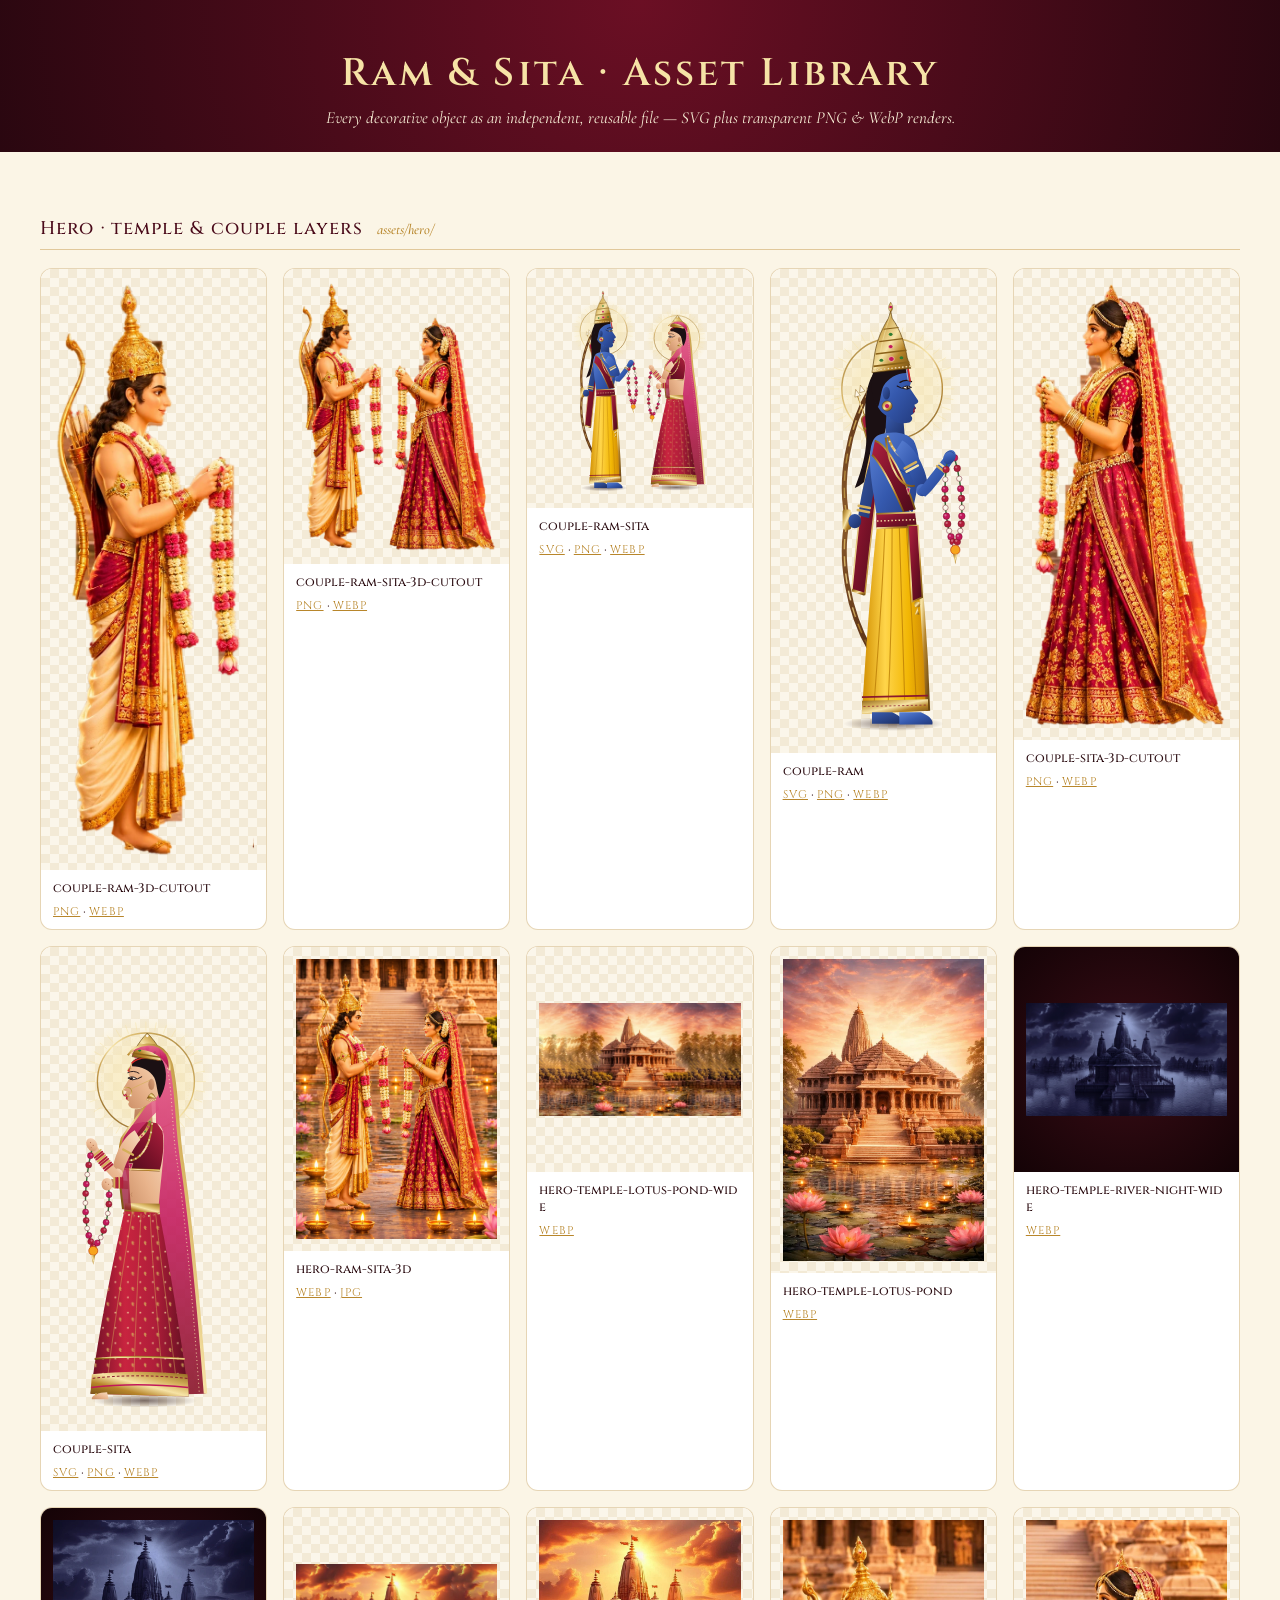
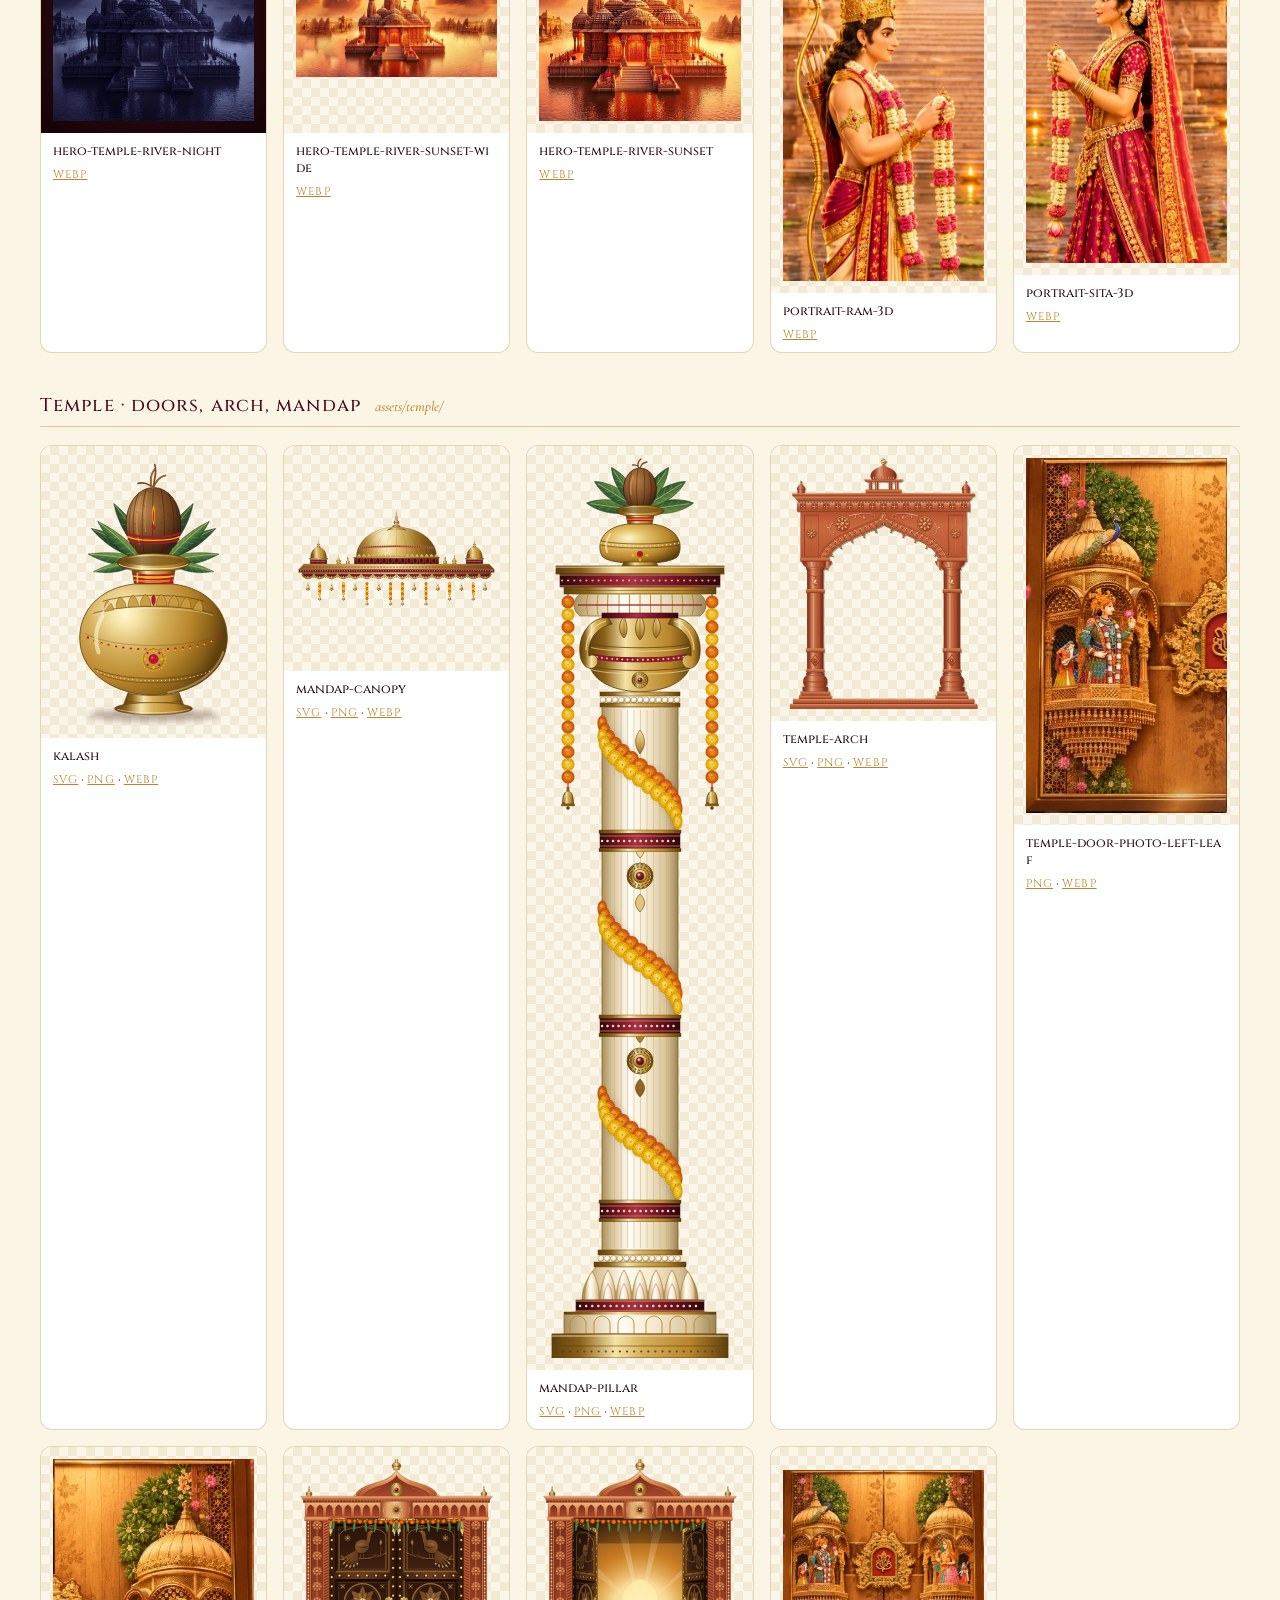
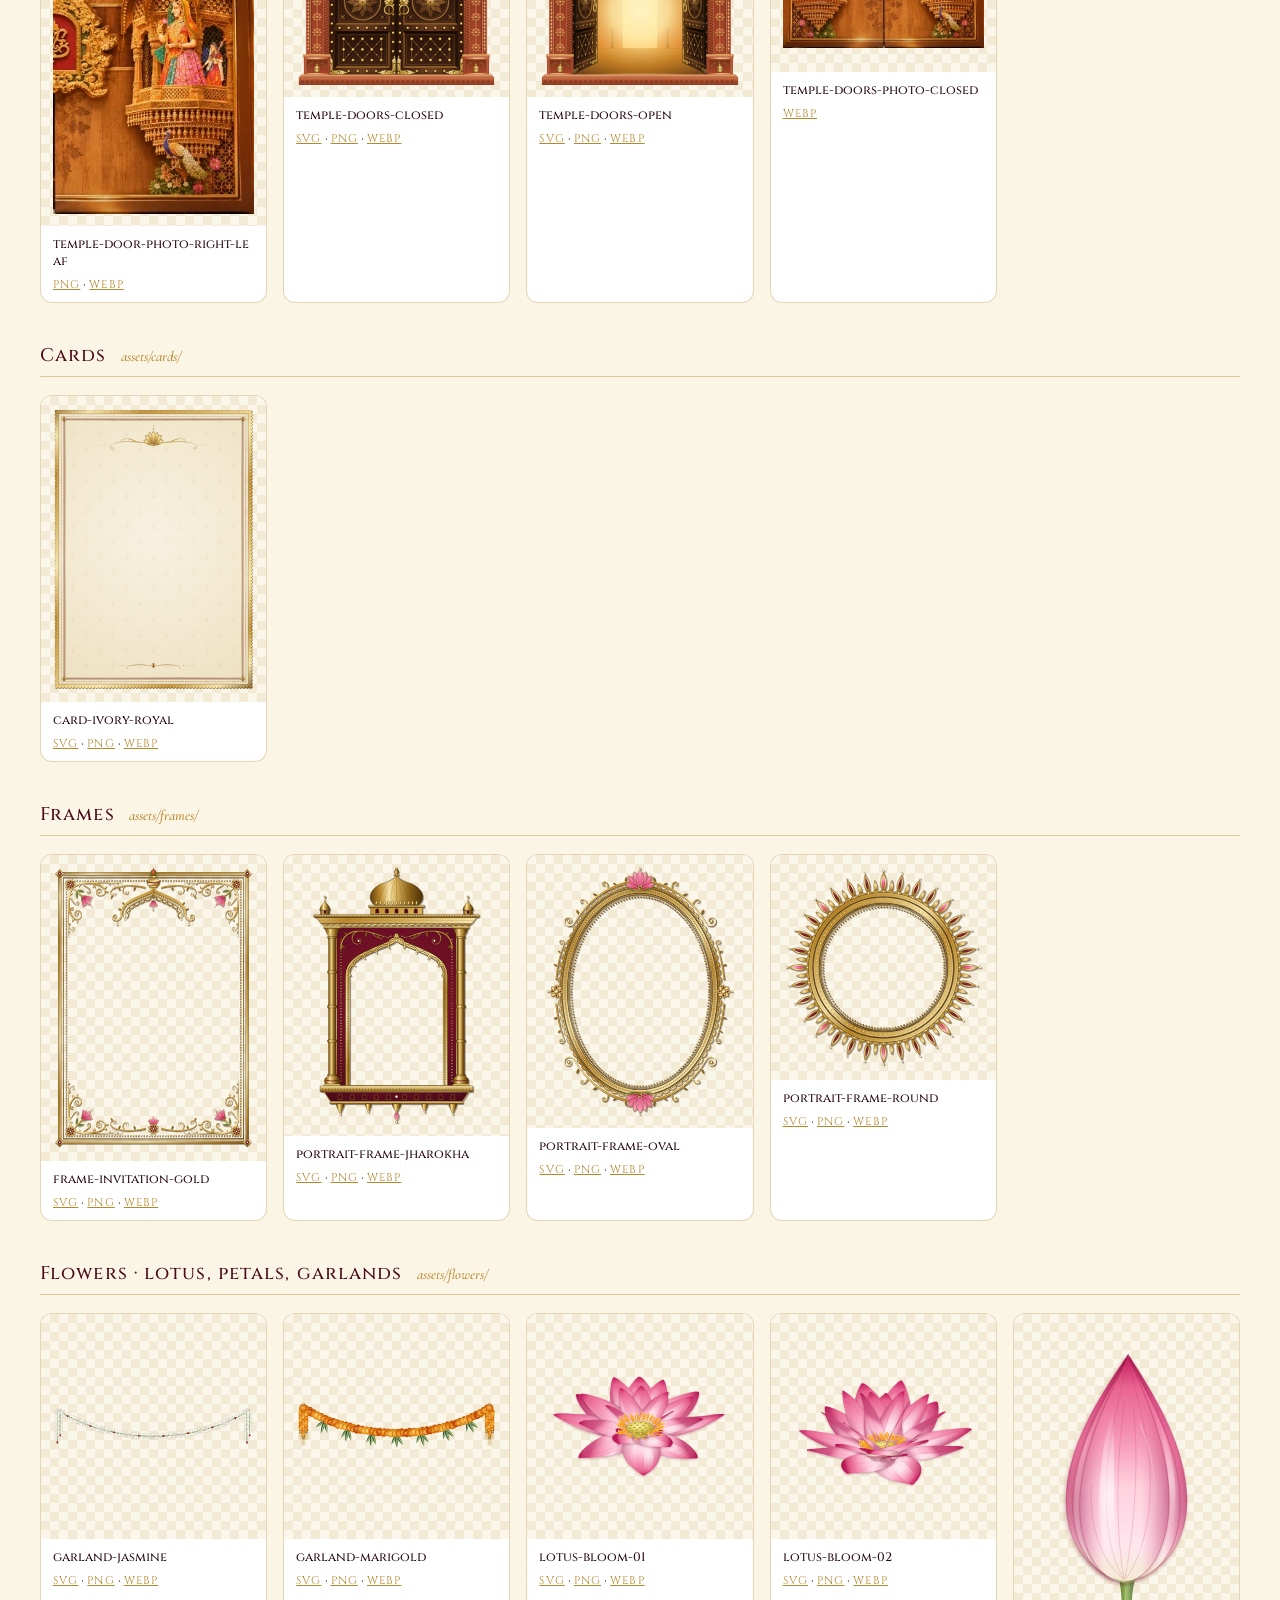
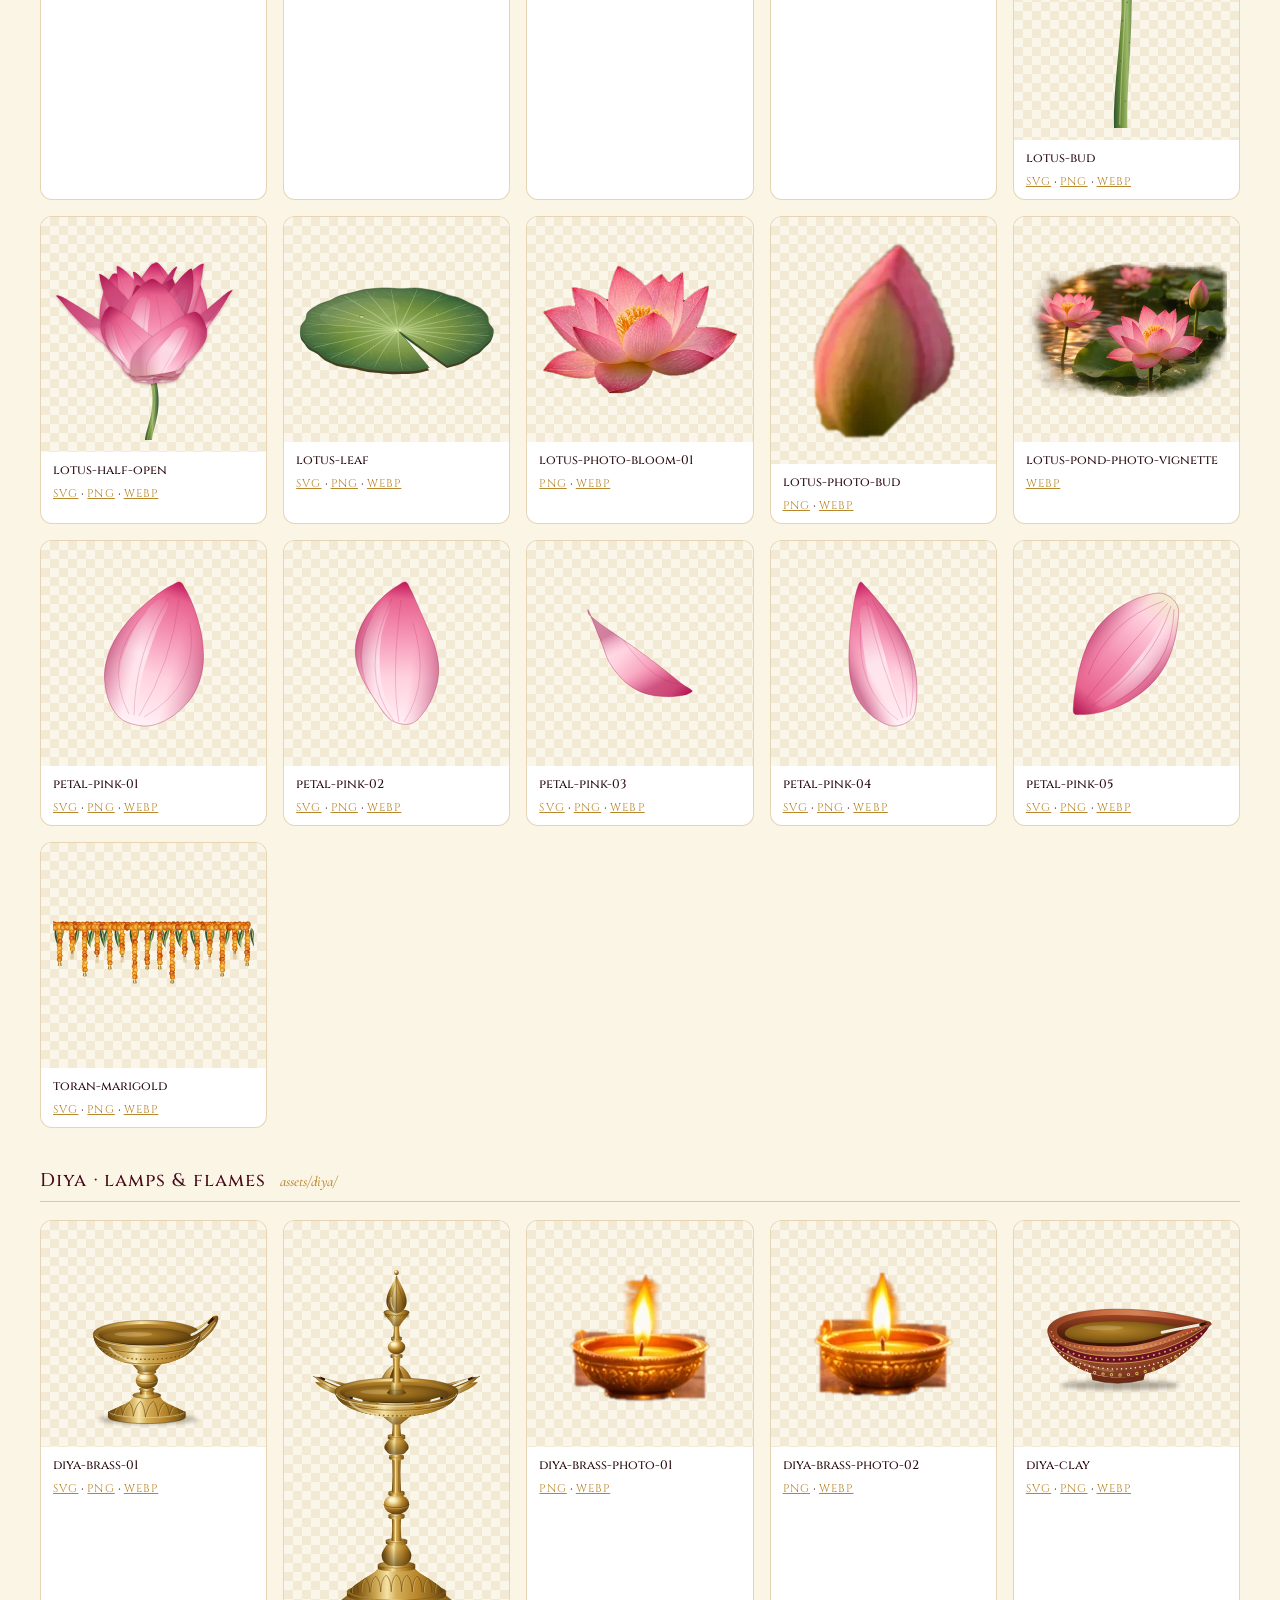
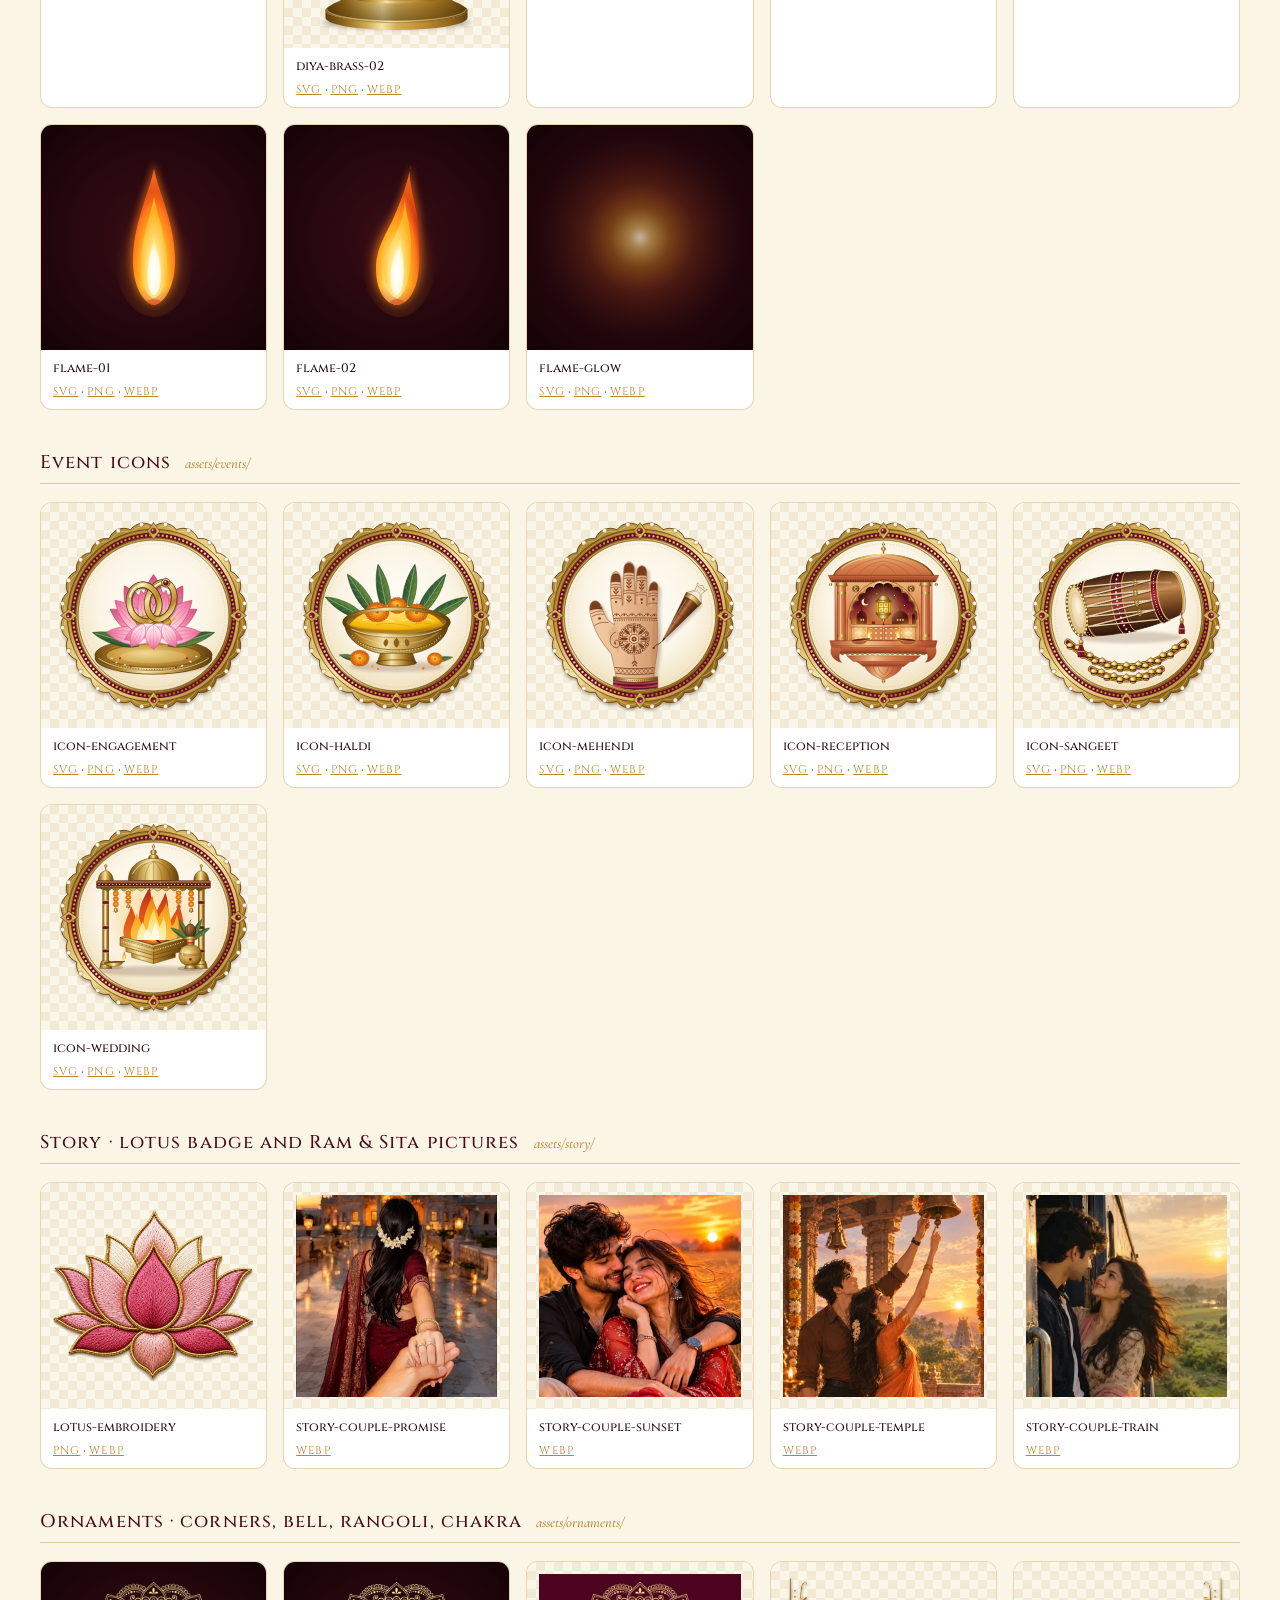
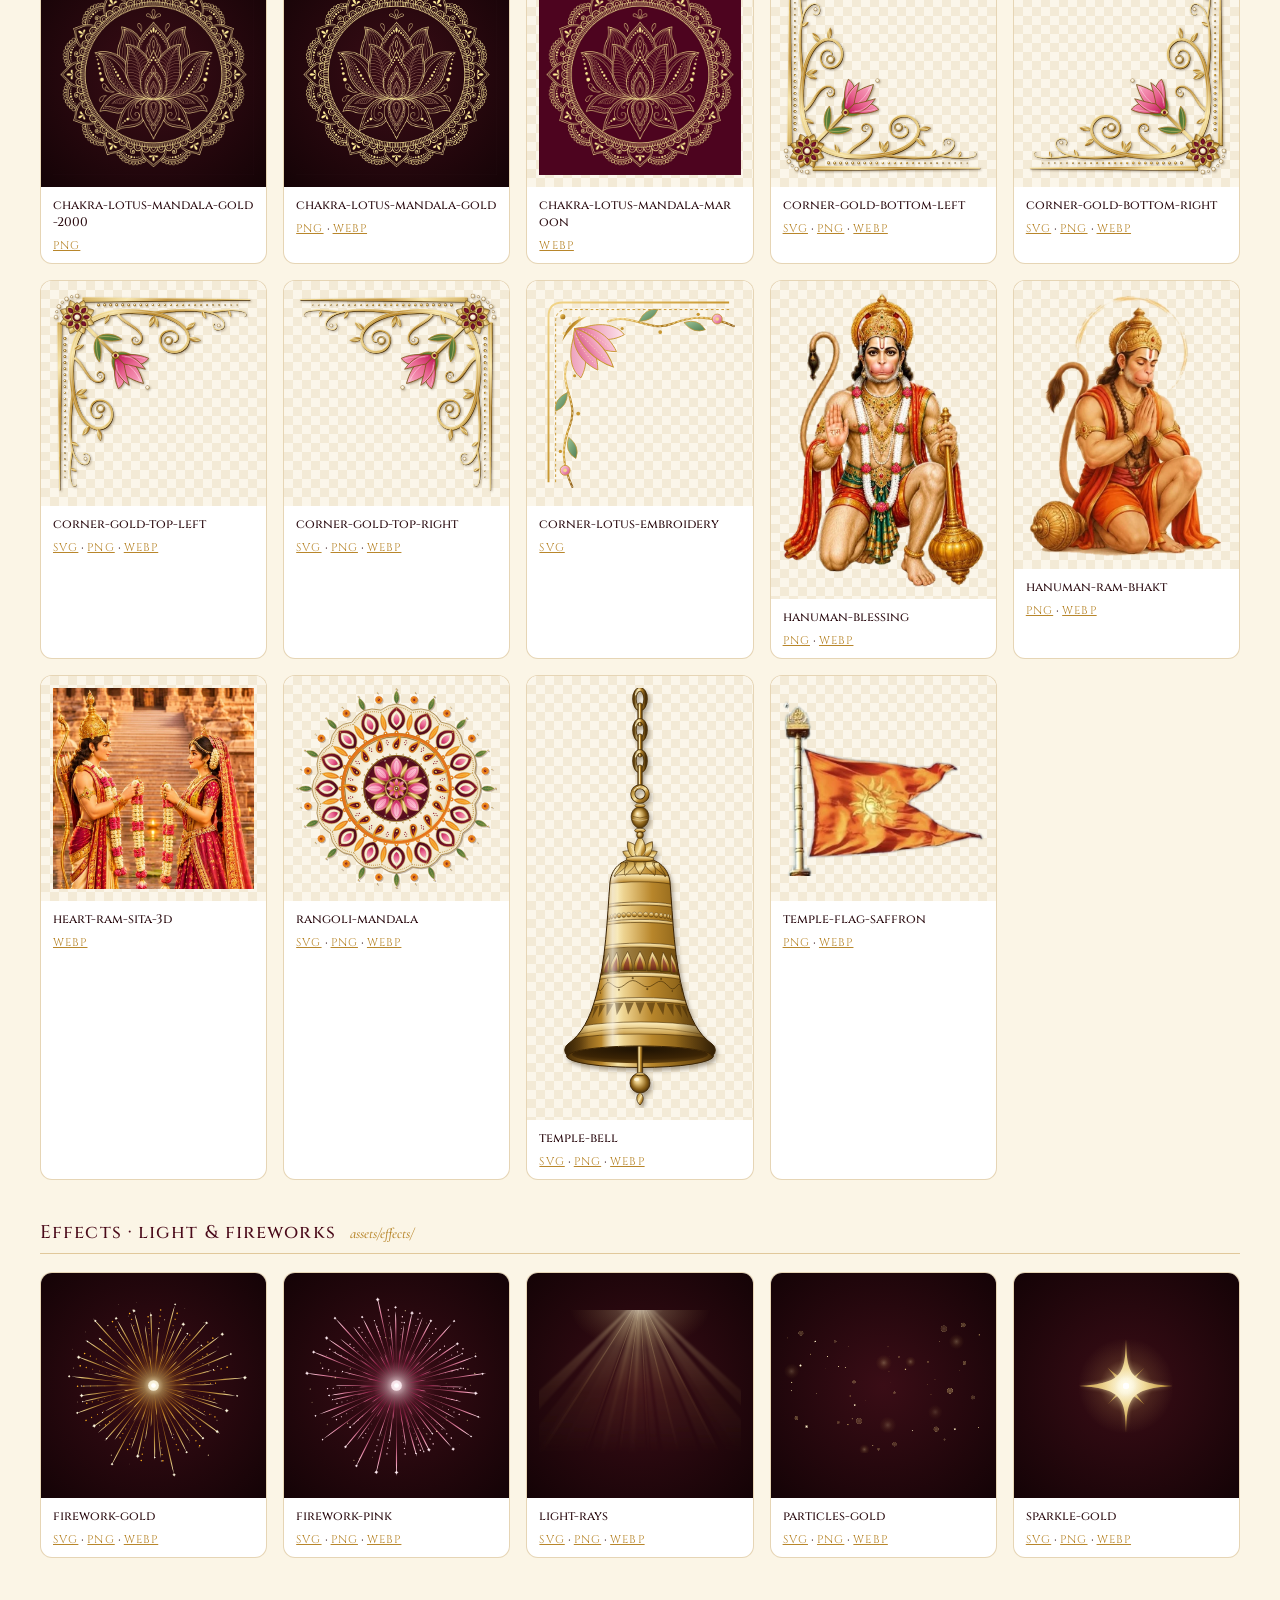
==== commit bf8db8f8: "Our Story: couple photos on the badges instead of Ram & Sita pictures Co-Authored-By: Claude Opus 5." ====
--- a/asset-library.html
+++ b/asset-library.html
@@ -18,4 +18,4 @@
 figcaption a{color:var(--gold);font-family:Cinzel,serif;font-size:.7rem;letter-spacing:.1em}
 </style></head><body>
 <header><h1>Ram &amp; Sita · Asset Library</h1><p>Every decorative object as an independent, reusable file — SVG plus transparent PNG &amp; WebP renders.</p></header>
-<main><section><h2>Hero · temple & couple layers <small>assets/hero/</small></h2><div class="grid"><figure class="card"><div class="thumb"><img loading="lazy" src="assets/hero/couple-ram-3d-cutout.webp" alt="couple-ram-3d-cutout"></div><figcaption><b>couple-ram-3d-cutout</b><span><a href="assets/hero/couple-ram-3d-cutout.png" download>PNG</a> · <a href="assets/hero/couple-ram-3d-cutout.webp" download>WEBP</a></span></figcaption></figure><figure class="card"><div class="thumb"><img loading="lazy" src="assets/hero/couple-ram-sita-3d-cutout.webp" alt="couple-ram-sita-3d-cutout"></div><figcaption><b>couple-ram-sita-3d-cutout</b><span><a href="assets/hero/couple-ram-sita-3d-cutout.png" download>PNG</a> · <a href="assets/hero/couple-ram-sita-3d-cutout.webp" download>WEBP</a></span></figcaption></figure><figure class="card"><div class="thumb"><img loading="lazy" src="assets/hero/couple-ram-sita.svg" alt="couple-ram-sita"></div><figcaption><b>couple-ram-sita</b><span><a href="assets/hero/couple-ram-sita.svg" download>SVG</a> · <a href="assets/hero/couple-ram-sita.png" download>PNG</a> · <a href="assets/hero/couple-ram-sita.webp" download>WEBP</a></span></figcaption></figure><figure class="card"><div class="thumb"><img loading="lazy" src="assets/hero/couple-ram.svg" alt="couple-ram"></div><figcaption><b>couple-ram</b><span><a href="assets/hero/couple-ram.svg" download>SVG</a> · <a href="assets/hero/couple-ram.png" download>PNG</a> · <a href="assets/hero/couple-ram.webp" download>WEBP</a></span></figcaption></figure><figure class="card"><div class="thumb"><img loading="lazy" src="assets/hero/couple-sita-3d-cutout.webp" alt="couple-sita-3d-cutout"></div><figcaption><b>couple-sita-3d-cutout</b><span><a href="assets/hero/couple-sita-3d-cutout.png" download>PNG</a> · <a href="assets/hero/couple-sita-3d-cutout.webp" download>WEBP</a></span></figcaption></figure><figure class="card"><div class="thumb"><img loading="lazy" src="assets/hero/couple-sita.svg" alt="couple-sita"></div><figcaption><b>couple-sita</b><span><a href="assets/hero/couple-sita.svg" download>SVG</a> · <a href="assets/hero/couple-sita.png" download>PNG</a> · <a href="assets/hero/couple-sita.webp" download>WEBP</a></span></figcaption></figure><figure class="card"><div class="thumb"><img loading="lazy" src="assets/hero/hero-ram-sita-3d.webp" alt="hero-ram-sita-3d"></div><figcaption><b>hero-ram-sita-3d</b><span><a href="assets/hero/hero-ram-sita-3d.webp" download>WEBP</a> · <a href="assets/hero/hero-ram-sita-3d.jpg" download>JPG</a></span></figcaption></figure><figure class="card"><div class="thumb"><img loading="lazy" src="assets/hero/hero-temple-lotus-pond-wide.webp" alt="hero-temple-lotus-pond-wide"></div><figcaption><b>hero-temple-lotus-pond-wide</b><span><a href="assets/hero/hero-temple-lotus-pond-wide.webp" download>WEBP</a></span></figcaption></figure><figure class="card"><div class="thumb"><img loading="lazy" src="assets/hero/hero-temple-lotus-pond.webp" alt="hero-temple-lotus-pond"></div><figcaption><b>hero-temple-lotus-pond</b><span><a href="assets/hero/hero-temple-lotus-pond.webp" download>WEBP</a></span></figcaption></figure><figure class="card card--dark"><div class="thumb"><img loading="lazy" src="assets/hero/hero-temple-river-night-wide.webp" alt="hero-temple-river-night-wide"></div><figcaption><b>hero-temple-river-night-wide</b><span><a href="assets/hero/hero-temple-river-night-wide.webp" download>WEBP</a></span></figcaption></figure><figure class="card card--dark"><div class="thumb"><img loading="lazy" src="assets/hero/hero-temple-river-night.webp" alt="hero-temple-river-night"></div><figcaption><b>hero-temple-river-night</b><span><a href="assets/hero/hero-temple-river-night.webp" download>WEBP</a></span></figcaption></figure><figure class="card"><div class="thumb"><img loading="lazy" src="assets/hero/hero-temple-river-sunset-wide.webp" alt="hero-temple-river-sunset-wide"></div><figcaption><b>hero-temple-river-sunset-wide</b><span><a href="assets/hero/hero-temple-river-sunset-wide.webp" download>WEBP</a></span></figcaption></figure><figure class="card"><div class="thumb"><img loading="lazy" src="assets/hero/hero-temple-river-sunset.webp" alt="hero-temple-river-sunset"></div><figcaption><b>hero-temple-river-sunset</b><span><a href="assets/hero/hero-temple-river-sunset.webp" download>WEBP</a></span></figcaption></figure><figure class="card"><div class="thumb"><img loading="lazy" src="assets/hero/portrait-ram-3d.webp" alt="portrait-ram-3d"></div><figcaption><b>portrait-ram-3d</b><span><a href="assets/hero/portrait-ram-3d.webp" download>WEBP</a></span></figcaption></figure><figure class="card"><div class="thumb"><img loading="lazy" src="assets/hero/portrait-sita-3d.webp" alt="portrait-sita-3d"></div><figcaption><b>portrait-sita-3d</b><span><a href="assets/hero/portrait-sita-3d.webp" download>WEBP</a></span></figcaption></figure></div></section><section><h2>Temple · doors, arch, mandap <small>assets/temple/</small></h2><div class="grid"><figure class="card"><div class="thumb"><img loading="lazy" src="assets/temple/kalash.svg" alt="kalash"></div><figcaption><b>kalash</b><span><a href="assets/temple/kalash.svg" download>SVG</a> · <a href="assets/temple/kalash.png" download>PNG</a> · <a href="assets/temple/kalash.webp" download>WEBP</a></span></figcaption></figure><figure class="card"><div class="thumb"><img loading="lazy" src="assets/temple/mandap-canopy.svg" alt="mandap-canopy"></div><figcaption><b>mandap-canopy</b><span><a href="assets/temple/mandap-canopy.svg" download>SVG</a> · <a href="assets/temple/mandap-canopy.png" download>PNG</a> · <a href="assets/temple/mandap-canopy.webp" download>WEBP</a></span></figcaption></figure><figure class="card"><div class="thumb"><img loading="lazy" src="assets/temple/mandap-pillar.svg" alt="mandap-pillar"></div><figcaption><b>mandap-pillar</b><span><a href="assets/temple/mandap-pillar.svg" download>SVG</a> · <a href="assets/temple/mandap-pillar.png" download>PNG</a> · <a href="assets/temple/mandap-pillar.webp" download>WEBP</a></span></figcaption></figure><figure class="card"><div class="thumb"><img loading="lazy" src="assets/temple/temple-arch.svg" alt="temple-arch"></div><figcaption><b>temple-arch</b><span><a href="assets/temple/temple-arch.svg" download>SVG</a> · <a href="assets/temple/temple-arch.png" download>PNG</a> · <a href="assets/temple/temple-arch.webp" download>WEBP</a></span></figcaption></figure><figure class="card"><div class="thumb"><img loading="lazy" src="assets/temple/temple-door-photo-left-leaf.webp" alt="temple-door-photo-left-leaf"></div><figcaption><b>temple-door-photo-left-leaf</b><span><a href="assets/temple/temple-door-photo-left-leaf.png" download>PNG</a> · <a href="assets/temple/temple-door-photo-left-leaf.webp" download>WEBP</a></span></figcaption></figure><figure class="card"><div class="thumb"><img loading="lazy" src="assets/temple/temple-door-photo-right-leaf.webp" alt="temple-door-photo-right-leaf"></div><figcaption><b>temple-door-photo-right-leaf</b><span><a href="assets/temple/temple-door-photo-right-leaf.png" download>PNG</a> · <a href="assets/temple/temple-door-photo-right-leaf.webp" download>WEBP</a></span></figcaption></figure><figure class="card"><div class="thumb"><img loading="lazy" src="assets/temple/temple-doors-closed.svg" alt="temple-doors-closed"></div><figcaption><b>temple-doors-closed</b><span><a href="assets/temple/temple-doors-closed.svg" download>SVG</a> · <a href="assets/temple/temple-doors-closed.png" download>PNG</a> · <a href="assets/temple/temple-doors-closed.webp" download>WEBP</a></span></figcaption></figure><figure class="card"><div class="thumb"><img loading="lazy" src="assets/temple/temple-doors-open.svg" alt="temple-doors-open"></div><figcaption><b>temple-doors-open</b><span><a href="assets/temple/temple-doors-open.svg" download>SVG</a> · <a href="assets/temple/temple-doors-open.png" download>PNG</a> · <a href="assets/temple/temple-doors-open.webp" download>WEBP</a></span></figcaption></figure><figure class="card"><div class="thumb"><img loading="lazy" src="assets/temple/temple-doors-photo-closed.webp" alt="temple-doors-photo-closed"></div><figcaption><b>temple-doors-photo-closed</b><span><a href="assets/temple/temple-doors-photo-closed.webp" download>WEBP</a></span></figcaption></figure></div></section><section><h2>Cards <small>assets/cards/</small></h2><div class="grid"><figure class="card"><div class="thumb"><img loading="lazy" src="assets/cards/card-ivory-royal.svg" alt="card-ivory-royal"></div><figcaption><b>card-ivory-royal</b><span><a href="assets/cards/card-ivory-royal.svg" download>SVG</a> · <a href="assets/cards/card-ivory-royal.png" download>PNG</a> · <a href="assets/cards/card-ivory-royal.webp" download>WEBP</a></span></figcaption></figure></div></section><section><h2>Frames <small>assets/frames/</small></h2><div class="grid"><figure class="card"><div class="thumb"><img loading="lazy" src="assets/frames/frame-invitation-gold.svg" alt="frame-invitation-gold"></div><figcaption><b>frame-invitation-gold</b><span><a href="assets/frames/frame-invitation-gold.svg" download>SVG</a> · <a href="assets/frames/frame-invitation-gold.png" download>PNG</a> · <a href="assets/frames/frame-invitation-gold.webp" download>WEBP</a></span></figcaption></figure><figure class="card"><div class="thumb"><img loading="lazy" src="assets/frames/portrait-frame-jharokha.svg" alt="portrait-frame-jharokha"></div><figcaption><b>portrait-frame-jharokha</b><span><a href="assets/frames/portrait-frame-jharokha.svg" download>SVG</a> · <a href="assets/frames/portrait-frame-jharokha.png" download>PNG</a> · <a href="assets/frames/portrait-frame-jharokha.webp" download>WEBP</a></span></figcaption></figure><figure class="card"><div class="thumb"><img loading="lazy" src="assets/frames/portrait-frame-oval.svg" alt="portrait-frame-oval"></div><figcaption><b>portrait-frame-oval</b><span><a href="assets/frames/portrait-frame-oval.svg" download>SVG</a> · <a href="assets/frames/portrait-frame-oval.png" download>PNG</a> · <a href="assets/frames/portrait-frame-oval.webp" download>WEBP</a></span></figcaption></figure><figure class="card"><div class="thumb"><img loading="lazy" src="assets/frames/portrait-frame-round.svg" alt="portrait-frame-round"></div><figcaption><b>portrait-frame-round</b><span><a href="assets/frames/portrait-frame-round.svg" download>SVG</a> · <a href="assets/frames/portrait-frame-round.png" download>PNG</a> · <a href="assets/frames/portrait-frame-round.webp" download>WEBP</a></span></figcaption></figure></div></section><section><h2>Flowers · lotus, petals, garlands <small>assets/flowers/</small></h2><div class="grid"><figure class="card"><div class="thumb"><img loading="lazy" src="assets/flowers/garland-jasmine.svg" alt="garland-jasmine"></div><figcaption><b>garland-jasmine</b><span><a href="assets/flowers/garland-jasmine.svg" download>SVG</a> · <a href="assets/flowers/garland-jasmine.png" download>PNG</a> · <a href="assets/flowers/garland-jasmine.webp" download>WEBP</a></span></figcaption></figure><figure class="card"><div class="thumb"><img loading="lazy" src="assets/flowers/garland-marigold.svg" alt="garland-marigold"></div><figcaption><b>garland-marigold</b><span><a href="assets/flowers/garland-marigold.svg" download>SVG</a> · <a href="assets/flowers/garland-marigold.png" download>PNG</a> · <a href="assets/flowers/garland-marigold.webp" download>WEBP</a></span></figcaption></figure><figure class="card"><div class="thumb"><img loading="lazy" src="assets/flowers/lotus-bloom-01.svg" alt="lotus-bloom-01"></div><figcaption><b>lotus-bloom-01</b><span><a href="assets/flowers/lotus-bloom-01.svg" download>SVG</a> · <a href="assets/flowers/lotus-bloom-01.png" download>PNG</a> · <a href="assets/flowers/lotus-bloom-01.webp" download>WEBP</a></span></figcaption></figure><figure class="card"><div class="thumb"><img loading="lazy" src="assets/flowers/lotus-bloom-02.svg" alt="lotus-bloom-02"></div><figcaption><b>lotus-bloom-02</b><span><a href="assets/flowers/lotus-bloom-02.svg" download>SVG</a> · <a href="assets/flowers/lotus-bloom-02.png" download>PNG</a> · <a href="assets/flowers/lotus-bloom-02.webp" download>WEBP</a></span></figcaption></figure><figure class="card"><div class="thumb"><img loading="lazy" src="assets/flowers/lotus-bud.svg" alt="lotus-bud"></div><figcaption><b>lotus-bud</b><span><a href="assets/flowers/lotus-bud.svg" download>SVG</a> · <a href="assets/flowers/lotus-bud.png" download>PNG</a> · <a href="assets/flowers/lotus-bud.webp" download>WEBP</a></span></figcaption></figure><figure class="card"><div class="thumb"><img loading="lazy" src="assets/flowers/lotus-half-open.svg" alt="lotus-half-open"></div><figcaption><b>lotus-half-open</b><span><a href="assets/flowers/lotus-half-open.svg" download>SVG</a> · <a href="assets/flowers/lotus-half-open.png" download>PNG</a> · <a href="assets/flowers/lotus-half-open.webp" download>WEBP</a></span></figcaption></figure><figure class="card"><div class="thumb"><img loading="lazy" src="assets/flowers/lotus-leaf.svg" alt="lotus-leaf"></div><figcaption><b>lotus-leaf</b><span><a href="assets/flowers/lotus-leaf.svg" download>SVG</a> · <a href="assets/flowers/lotus-leaf.png" download>PNG</a> · <a href="assets/flowers/lotus-leaf.webp" download>WEBP</a></span></figcaption></figure><figure class="card"><div class="thumb"><img loading="lazy" src="assets/flowers/lotus-photo-bloom-01.webp" alt="lotus-photo-bloom-01"></div><figcaption><b>lotus-photo-bloom-01</b><span><a href="assets/flowers/lotus-photo-bloom-01.png" download>PNG</a> · <a href="assets/flowers/lotus-photo-bloom-01.webp" download>WEBP</a></span></figcaption></figure><figure class="card"><div class="thumb"><img loading="lazy" src="assets/flowers/lotus-photo-bud.webp" alt="lotus-photo-bud"></div><figcaption><b>lotus-photo-bud</b><span><a href="assets/flowers/lotus-photo-bud.png" download>PNG</a> · <a href="assets/flowers/lotus-photo-bud.webp" download>WEBP</a></span></figcaption></figure><figure class="card"><div class="thumb"><img loading="lazy" src="assets/flowers/lotus-pond-photo-vignette.webp" alt="lotus-pond-photo-vignette"></div><figcaption><b>lotus-pond-photo-vignette</b><span><a href="assets/flowers/lotus-pond-photo-vignette.webp" download>WEBP</a></span></figcaption></figure><figure class="card"><div class="thumb"><img loading="lazy" src="assets/flowers/petal-pink-01.svg" alt="petal-pink-01"></div><figcaption><b>petal-pink-01</b><span><a href="assets/flowers/petal-pink-01.svg" download>SVG</a> · <a href="assets/flowers/petal-pink-01.png" download>PNG</a> · <a href="assets/flowers/petal-pink-01.webp" download>WEBP</a></span></figcaption></figure><figure class="card"><div class="thumb"><img loading="lazy" src="assets/flowers/petal-pink-02.svg" alt="petal-pink-02"></div><figcaption><b>petal-pink-02</b><span><a href="assets/flowers/petal-pink-02.svg" download>SVG</a> · <a href="assets/flowers/petal-pink-02.png" download>PNG</a> · <a href="assets/flowers/petal-pink-02.webp" download>WEBP</a></span></figcaption></figure><figure class="card"><div class="thumb"><img loading="lazy" src="assets/flowers/petal-pink-03.svg" alt="petal-pink-03"></div><figcaption><b>petal-pink-03</b><span><a href="assets/flowers/petal-pink-03.svg" download>SVG</a> · <a href="assets/flowers/petal-pink-03.png" download>PNG</a> · <a href="assets/flowers/petal-pink-03.webp" download>WEBP</a></span></figcaption></figure><figure class="card"><div class="thumb"><img loading="lazy" src="assets/flowers/petal-pink-04.svg" alt="petal-pink-04"></div><figcaption><b>petal-pink-04</b><span><a href="assets/flowers/petal-pink-04.svg" download>SVG</a> · <a href="assets/flowers/petal-pink-04.png" download>PNG</a> · <a href="assets/flowers/petal-pink-04.webp" download>WEBP</a></span></figcaption></figure><figure class="card"><div class="thumb"><img loading="lazy" src="assets/flowers/petal-pink-05.svg" alt="petal-pink-05"></div><figcaption><b>petal-pink-05</b><span><a href="assets/flowers/petal-pink-05.svg" download>SVG</a> · <a href="assets/flowers/petal-pink-05.png" download>PNG</a> · <a href="assets/flowers/petal-pink-05.webp" download>WEBP</a></span></figcaption></figure><figure class="card"><div class="thumb"><img loading="lazy" src="assets/flowers/toran-marigold.svg" alt="toran-marigold"></div><figcaption><b>toran-marigold</b><span><a href="assets/flowers/toran-marigold.svg" download>SVG</a> · <a href="assets/flowers/toran-marigold.png" download>PNG</a> · <a href="assets/flowers/toran-marigold.webp" download>WEBP</a></span></figcaption></figure></div></section><section><h2>Diya · lamps & flames <small>assets/diya/</small></h2><div class="grid"><figure class="card"><div class="thumb"><img loading="lazy" src="assets/diya/diya-brass-01.svg" alt="diya-brass-01"></div><figcaption><b>diya-brass-01</b><span><a href="assets/diya/diya-brass-01.svg" download>SVG</a> · <a href="assets/diya/diya-brass-01.png" download>PNG</a> · <a href="assets/diya/diya-brass-01.webp" download>WEBP</a></span></figcaption></figure><figure class="card"><div class="thumb"><img loading="lazy" src="assets/diya/diya-brass-02.svg" alt="diya-brass-02"></div><figcaption><b>diya-brass-02</b><span><a href="assets/diya/diya-brass-02.svg" download>SVG</a> · <a href="assets/diya/diya-brass-02.png" download>PNG</a> · <a href="assets/diya/diya-brass-02.webp" download>WEBP</a></span></figcaption></figure><figure class="card"><div class="thumb"><img loading="lazy" src="assets/diya/diya-brass-photo-01.webp" alt="diya-brass-photo-01"></div><figcaption><b>diya-brass-photo-01</b><span><a href="assets/diya/diya-brass-photo-01.png" download>PNG</a> · <a href="assets/diya/diya-brass-photo-01.webp" download>WEBP</a></span></figcaption></figure><figure class="card"><div class="thumb"><img loading="lazy" src="assets/diya/diya-brass-photo-02.webp" alt="diya-brass-photo-02"></div><figcaption><b>diya-brass-photo-02</b><span><a href="assets/diya/diya-brass-photo-02.png" download>PNG</a> · <a href="assets/diya/diya-brass-photo-02.webp" download>WEBP</a></span></figcaption></figure><figure class="card"><div class="thumb"><img loading="lazy" src="assets/diya/diya-clay.svg" alt="diya-clay"></div><figcaption><b>diya-clay</b><span><a href="assets/diya/diya-clay.svg" download>SVG</a> · <a href="assets/diya/diya-clay.png" download>PNG</a> · <a href="assets/diya/diya-clay.webp" download>WEBP</a></span></figcaption></figure><figure class="card card--dark"><div class="thumb"><img loading="lazy" src="assets/diya/flame-01.svg" alt="flame-01"></div><figcaption><b>flame-01</b><span><a href="assets/diya/flame-01.svg" download>SVG</a> · <a href="assets/diya/flame-01.png" download>PNG</a> · <a href="assets/diya/flame-01.webp" download>WEBP</a></span></figcaption></figure><figure class="card card--dark"><div class="thumb"><img loading="lazy" src="assets/diya/flame-02.svg" alt="flame-02"></div><figcaption><b>flame-02</b><span><a href="assets/diya/flame-02.svg" download>SVG</a> · <a href="assets/diya/flame-02.png" download>PNG</a> · <a href="assets/diya/flame-02.webp" download>WEBP</a></span></figcaption></figure><figure class="card card--dark"><div class="thumb"><img loading="lazy" src="assets/diya/flame-glow.svg" alt="flame-glow"></div><figcaption><b>flame-glow</b><span><a href="assets/diya/flame-glow.svg" download>SVG</a> · <a href="assets/diya/flame-glow.png" download>PNG</a> · <a href="assets/diya/flame-glow.webp" download>WEBP</a></span></figcaption></figure></div></section><section><h2>Event icons <small>assets/events/</small></h2><div class="grid"><figure class="card"><div class="thumb"><img loading="lazy" src="assets/events/icon-engagement.svg" alt="icon-engagement"></div><figcaption><b>icon-engagement</b><span><a href="assets/events/icon-engagement.svg" download>SVG</a> · <a href="assets/events/icon-engagement.png" download>PNG</a> · <a href="assets/events/icon-engagement.webp" download>WEBP</a></span></figcaption></figure><figure class="card"><div class="thumb"><img loading="lazy" src="assets/events/icon-haldi.svg" alt="icon-haldi"></div><figcaption><b>icon-haldi</b><span><a href="assets/events/icon-haldi.svg" download>SVG</a> · <a href="assets/events/icon-haldi.png" download>PNG</a> · <a href="assets/events/icon-haldi.webp" download>WEBP</a></span></figcaption></figure><figure class="card"><div class="thumb"><img loading="lazy" src="assets/events/icon-mehendi.svg" alt="icon-mehendi"></div><figcaption><b>icon-mehendi</b><span><a href="assets/events/icon-mehendi.svg" download>SVG</a> · <a href="assets/events/icon-mehendi.png" download>PNG</a> · <a href="assets/events/icon-mehendi.webp" download>WEBP</a></span></figcaption></figure><figure class="card"><div class="thumb"><img loading="lazy" src="assets/events/icon-reception.svg" alt="icon-reception"></div><figcaption><b>icon-reception</b><span><a href="assets/events/icon-reception.svg" download>SVG</a> · <a href="assets/events/icon-reception.png" download>PNG</a> · <a href="assets/events/icon-reception.webp" download>WEBP</a></span></figcaption></figure><figure class="card"><div class="thumb"><img loading="lazy" src="assets/events/icon-sangeet.svg" alt="icon-sangeet"></div><figcaption><b>icon-sangeet</b><span><a href="assets/events/icon-sangeet.svg" download>SVG</a> · <a href="assets/events/icon-sangeet.png" download>PNG</a> · <a href="assets/events/icon-sangeet.webp" download>WEBP</a></span></figcaption></figure><figure class="card"><div class="thumb"><img loading="lazy" src="assets/events/icon-wedding.svg" alt="icon-wedding"></div><figcaption><b>icon-wedding</b><span><a href="assets/events/icon-wedding.svg" download>SVG</a> · <a href="assets/events/icon-wedding.png" download>PNG</a> · <a href="assets/events/icon-wedding.webp" download>WEBP</a></span></figcaption></figure></div></section><section><h2>Story · lotus badge and Ram & Sita pictures <small>assets/story/</small></h2><div class="grid"><figure class="card"><div class="thumb"><img loading="lazy" src="assets/story/lotus-embroidery.webp" alt="lotus-embroidery"></div><figcaption><b>lotus-embroidery</b><span><a href="assets/story/lotus-embroidery.png" download>PNG</a> · <a href="assets/story/lotus-embroidery.webp" download>WEBP</a></span></figcaption></figure><figure class="card"><div class="thumb"><img loading="lazy" src="assets/story/story-embrace.webp" alt="story-embrace"></div><figcaption><b>story-embrace</b><span><a href="assets/story/story-embrace.webp" download>WEBP</a></span></figcaption></figure><figure class="card"><div class="thumb"><img loading="lazy" src="assets/story/story-flowers.webp" alt="story-flowers"></div><figcaption><b>story-flowers</b><span><a href="assets/story/story-flowers.webp" download>WEBP</a></span></figcaption></figure><figure class="card"><div class="thumb"><img loading="lazy" src="assets/story/story-garden-walk.webp" alt="story-garden-walk"></div><figcaption><b>story-garden-walk</b><span><a href="assets/story/story-garden-walk.webp" download>WEBP</a></span></figcaption></figure><figure class="card"><div class="thumb"><img loading="lazy" src="assets/story/story-varmala.webp" alt="story-varmala"></div><figcaption><b>story-varmala</b><span><a href="assets/story/story-varmala.webp" download>WEBP</a></span></figcaption></figure></div></section><section><h2>Ornaments · corners, bell, rangoli, chakra <small>assets/ornaments/</small></h2><div class="grid"><figure class="card card--dark"><div class="thumb"><img loading="lazy" src="assets/ornaments/chakra-lotus-mandala-gold-2000.png" alt="chakra-lotus-mandala-gold-2000"></div><figcaption><b>chakra-lotus-mandala-gold-2000</b><span><a href="assets/ornaments/chakra-lotus-mandala-gold-2000.png" download>PNG</a></span></figcaption></figure><figure class="card card--dark"><div class="thumb"><img loading="lazy" src="assets/ornaments/chakra-lotus-mandala-gold.webp" alt="chakra-lotus-mandala-gold"></div><figcaption><b>chakra-lotus-mandala-gold</b><span><a href="assets/ornaments/chakra-lotus-mandala-gold.png" download>PNG</a> · <a href="assets/ornaments/chakra-lotus-mandala-gold.webp" download>WEBP</a></span></figcaption></figure><figure class="card"><div class="thumb"><img loading="lazy" src="assets/ornaments/chakra-lotus-mandala-maroon.webp" alt="chakra-lotus-mandala-maroon"></div><figcaption><b>chakra-lotus-mandala-maroon</b><span><a href="assets/ornaments/chakra-lotus-mandala-maroon.webp" download>WEBP</a></span></figcaption></figure><figure class="card"><div class="thumb"><img loading="lazy" src="assets/ornaments/corner-gold-bottom-left.svg" alt="corner-gold-bottom-left"></div><figcaption><b>corner-gold-bottom-left</b><span><a href="assets/ornaments/corner-gold-bottom-left.svg" download>SVG</a> · <a href="assets/ornaments/corner-gold-bottom-left.png" download>PNG</a> · <a href="assets/ornaments/corner-gold-bottom-left.webp" download>WEBP</a></span></figcaption></figure><figure class="card"><div class="thumb"><img loading="lazy" src="assets/ornaments/corner-gold-bottom-right.svg" alt="corner-gold-bottom-right"></div><figcaption><b>corner-gold-bottom-right</b><span><a href="assets/ornaments/corner-gold-bottom-right.svg" download>SVG</a> · <a href="assets/ornaments/corner-gold-bottom-right.png" download>PNG</a> · <a href="assets/ornaments/corner-gold-bottom-right.webp" download>WEBP</a></span></figcaption></figure><figure class="card"><div class="thumb"><img loading="lazy" src="assets/ornaments/corner-gold-top-left.svg" alt="corner-gold-top-left"></div><figcaption><b>corner-gold-top-left</b><span><a href="assets/ornaments/corner-gold-top-left.svg" download>SVG</a> · <a href="assets/ornaments/corner-gold-top-left.png" download>PNG</a> · <a href="assets/ornaments/corner-gold-top-left.webp" download>WEBP</a></span></figcaption></figure><figure class="card"><div class="thumb"><img loading="lazy" src="assets/ornaments/corner-gold-top-right.svg" alt="corner-gold-top-right"></div><figcaption><b>corner-gold-top-right</b><span><a href="assets/ornaments/corner-gold-top-right.svg" download>SVG</a> · <a href="assets/ornaments/corner-gold-top-right.png" download>PNG</a> · <a href="assets/ornaments/corner-gold-top-right.webp" download>WEBP</a></span></figcaption></figure><figure class="card"><div class="thumb"><img loading="lazy" src="assets/ornaments/corner-lotus-embroidery.svg" alt="corner-lotus-embroidery"></div><figcaption><b>corner-lotus-embroidery</b><span><a href="assets/ornaments/corner-lotus-embroidery.svg" download>SVG</a></span></figcaption></figure><figure class="card"><div class="thumb"><img loading="lazy" src="assets/ornaments/hanuman-blessing.webp" alt="hanuman-blessing"></div><figcaption><b>hanuman-blessing</b><span><a href="assets/ornaments/hanuman-blessing.png" download>PNG</a> · <a href="assets/ornaments/hanuman-blessing.webp" download>WEBP</a></span></figcaption></figure><figure class="card"><div class="thumb"><img loading="lazy" src="assets/ornaments/hanuman-ram-bhakt.webp" alt="hanuman-ram-bhakt"></div><figcaption><b>hanuman-ram-bhakt</b><span><a href="assets/ornaments/hanuman-ram-bhakt.png" download>PNG</a> · <a href="assets/ornaments/hanuman-ram-bhakt.webp" download>WEBP</a></span></figcaption></figure><figure class="card"><div class="thumb"><img loading="lazy" src="assets/ornaments/heart-ram-sita-3d.webp" alt="heart-ram-sita-3d"></div><figcaption><b>heart-ram-sita-3d</b><span><a href="assets/ornaments/heart-ram-sita-3d.webp" download>WEBP</a></span></figcaption></figure><figure class="card"><div class="thumb"><img loading="lazy" src="assets/ornaments/rangoli-mandala.svg" alt="rangoli-mandala"></div><figcaption><b>rangoli-mandala</b><span><a href="assets/ornaments/rangoli-mandala.svg" download>SVG</a> · <a href="assets/ornaments/rangoli-mandala.png" download>PNG</a> · <a href="assets/ornaments/rangoli-mandala.webp" download>WEBP</a></span></figcaption></figure><figure class="card"><div class="thumb"><img loading="lazy" src="assets/ornaments/temple-bell.svg" alt="temple-bell"></div><figcaption><b>temple-bell</b><span><a href="assets/ornaments/temple-bell.svg" download>SVG</a> · <a href="assets/ornaments/temple-bell.png" download>PNG</a> · <a href="assets/ornaments/temple-bell.webp" download>WEBP</a></span></figcaption></figure><figure class="card"><div class="thumb"><img loading="lazy" src="assets/ornaments/temple-flag-saffron.webp" alt="temple-flag-saffron"></div><figcaption><b>temple-flag-saffron</b><span><a href="assets/ornaments/temple-flag-saffron.png" download>PNG</a> · <a href="assets/ornaments/temple-flag-saffron.webp" download>WEBP</a></span></figcaption></figure></div></section><section><h2>Effects · light & fireworks <small>assets/effects/</small></h2><div class="grid"><figure class="card card--dark"><div class="thumb"><img loading="lazy" src="assets/effects/firework-gold.svg" alt="firework-gold"></div><figcaption><b>firework-gold</b><span><a href="assets/effects/firework-gold.svg" download>SVG</a> · <a href="assets/effects/firework-gold.png" download>PNG</a> · <a href="assets/effects/firework-gold.webp" download>WEBP</a></span></figcaption></figure><figure class="card card--dark"><div class="thumb"><img loading="lazy" src="assets/effects/firework-pink.svg" alt="firework-pink"></div><figcaption><b>firework-pink</b><span><a href="assets/effects/firework-pink.svg" download>SVG</a> · <a href="assets/effects/firework-pink.png" download>PNG</a> · <a href="assets/effects/firework-pink.webp" download>WEBP</a></span></figcaption></figure><figure class="card card--dark"><div class="thumb"><img loading="lazy" src="assets/effects/light-rays.svg" alt="light-rays"></div><figcaption><b>light-rays</b><span><a href="assets/effects/light-rays.svg" download>SVG</a> · <a href="assets/effects/light-rays.png" download>PNG</a> · <a href="assets/effects/light-rays.webp" download>WEBP</a></span></figcaption></figure><figure class="card card--dark"><div class="thumb"><img loading="lazy" src="assets/effects/particles-gold.svg" alt="particles-gold"></div><figcaption><b>particles-gold</b><span><a href="assets/effects/particles-gold.svg" download>SVG</a> · <a href="assets/effects/particles-gold.png" download>PNG</a> · <a href="assets/effects/particles-gold.webp" download>WEBP</a></span></figcaption></figure><figure class="card card--dark"><div class="thumb"><img loading="lazy" src="assets/effects/sparkle-gold.svg" alt="sparkle-gold"></div><figcaption><b>sparkle-gold</b><span><a href="assets/effects/sparkle-gold.svg" download>SVG</a> · <a href="assets/effects/sparkle-gold.png" download>PNG</a> · <a href="assets/effects/sparkle-gold.webp" download>WEBP</a></span></figcaption></figure></div></section></main></body></html>+<main><section><h2>Hero · temple & couple layers <small>assets/hero/</small></h2><div class="grid"><figure class="card"><div class="thumb"><img loading="lazy" src="assets/hero/couple-ram-3d-cutout.webp" alt="couple-ram-3d-cutout"></div><figcaption><b>couple-ram-3d-cutout</b><span><a href="assets/hero/couple-ram-3d-cutout.png" download>PNG</a> · <a href="assets/hero/couple-ram-3d-cutout.webp" download>WEBP</a></span></figcaption></figure><figure class="card"><div class="thumb"><img loading="lazy" src="assets/hero/couple-ram-sita-3d-cutout.webp" alt="couple-ram-sita-3d-cutout"></div><figcaption><b>couple-ram-sita-3d-cutout</b><span><a href="assets/hero/couple-ram-sita-3d-cutout.png" download>PNG</a> · <a href="assets/hero/couple-ram-sita-3d-cutout.webp" download>WEBP</a></span></figcaption></figure><figure class="card"><div class="thumb"><img loading="lazy" src="assets/hero/couple-ram-sita.svg" alt="couple-ram-sita"></div><figcaption><b>couple-ram-sita</b><span><a href="assets/hero/couple-ram-sita.svg" download>SVG</a> · <a href="assets/hero/couple-ram-sita.png" download>PNG</a> · <a href="assets/hero/couple-ram-sita.webp" download>WEBP</a></span></figcaption></figure><figure class="card"><div class="thumb"><img loading="lazy" src="assets/hero/couple-ram.svg" alt="couple-ram"></div><figcaption><b>couple-ram</b><span><a href="assets/hero/couple-ram.svg" download>SVG</a> · <a href="assets/hero/couple-ram.png" download>PNG</a> · <a href="assets/hero/couple-ram.webp" download>WEBP</a></span></figcaption></figure><figure class="card"><div class="thumb"><img loading="lazy" src="assets/hero/couple-sita-3d-cutout.webp" alt="couple-sita-3d-cutout"></div><figcaption><b>couple-sita-3d-cutout</b><span><a href="assets/hero/couple-sita-3d-cutout.png" download>PNG</a> · <a href="assets/hero/couple-sita-3d-cutout.webp" download>WEBP</a></span></figcaption></figure><figure class="card"><div class="thumb"><img loading="lazy" src="assets/hero/couple-sita.svg" alt="couple-sita"></div><figcaption><b>couple-sita</b><span><a href="assets/hero/couple-sita.svg" download>SVG</a> · <a href="assets/hero/couple-sita.png" download>PNG</a> · <a href="assets/hero/couple-sita.webp" download>WEBP</a></span></figcaption></figure><figure class="card"><div class="thumb"><img loading="lazy" src="assets/hero/hero-ram-sita-3d.webp" alt="hero-ram-sita-3d"></div><figcaption><b>hero-ram-sita-3d</b><span><a href="assets/hero/hero-ram-sita-3d.webp" download>WEBP</a> · <a href="assets/hero/hero-ram-sita-3d.jpg" download>JPG</a></span></figcaption></figure><figure class="card"><div class="thumb"><img loading="lazy" src="assets/hero/hero-temple-lotus-pond-wide.webp" alt="hero-temple-lotus-pond-wide"></div><figcaption><b>hero-temple-lotus-pond-wide</b><span><a href="assets/hero/hero-temple-lotus-pond-wide.webp" download>WEBP</a></span></figcaption></figure><figure class="card"><div class="thumb"><img loading="lazy" src="assets/hero/hero-temple-lotus-pond.webp" alt="hero-temple-lotus-pond"></div><figcaption><b>hero-temple-lotus-pond</b><span><a href="assets/hero/hero-temple-lotus-pond.webp" download>WEBP</a></span></figcaption></figure><figure class="card card--dark"><div class="thumb"><img loading="lazy" src="assets/hero/hero-temple-river-night-wide.webp" alt="hero-temple-river-night-wide"></div><figcaption><b>hero-temple-river-night-wide</b><span><a href="assets/hero/hero-temple-river-night-wide.webp" download>WEBP</a></span></figcaption></figure><figure class="card card--dark"><div class="thumb"><img loading="lazy" src="assets/hero/hero-temple-river-night.webp" alt="hero-temple-river-night"></div><figcaption><b>hero-temple-river-night</b><span><a href="assets/hero/hero-temple-river-night.webp" download>WEBP</a></span></figcaption></figure><figure class="card"><div class="thumb"><img loading="lazy" src="assets/hero/hero-temple-river-sunset-wide.webp" alt="hero-temple-river-sunset-wide"></div><figcaption><b>hero-temple-river-sunset-wide</b><span><a href="assets/hero/hero-temple-river-sunset-wide.webp" download>WEBP</a></span></figcaption></figure><figure class="card"><div class="thumb"><img loading="lazy" src="assets/hero/hero-temple-river-sunset.webp" alt="hero-temple-river-sunset"></div><figcaption><b>hero-temple-river-sunset</b><span><a href="assets/hero/hero-temple-river-sunset.webp" download>WEBP</a></span></figcaption></figure><figure class="card"><div class="thumb"><img loading="lazy" src="assets/hero/portrait-ram-3d.webp" alt="portrait-ram-3d"></div><figcaption><b>portrait-ram-3d</b><span><a href="assets/hero/portrait-ram-3d.webp" download>WEBP</a></span></figcaption></figure><figure class="card"><div class="thumb"><img loading="lazy" src="assets/hero/portrait-sita-3d.webp" alt="portrait-sita-3d"></div><figcaption><b>portrait-sita-3d</b><span><a href="assets/hero/portrait-sita-3d.webp" download>WEBP</a></span></figcaption></figure></div></section><section><h2>Temple · doors, arch, mandap <small>assets/temple/</small></h2><div class="grid"><figure class="card"><div class="thumb"><img loading="lazy" src="assets/temple/kalash.svg" alt="kalash"></div><figcaption><b>kalash</b><span><a href="assets/temple/kalash.svg" download>SVG</a> · <a href="assets/temple/kalash.png" download>PNG</a> · <a href="assets/temple/kalash.webp" download>WEBP</a></span></figcaption></figure><figure class="card"><div class="thumb"><img loading="lazy" src="assets/temple/mandap-canopy.svg" alt="mandap-canopy"></div><figcaption><b>mandap-canopy</b><span><a href="assets/temple/mandap-canopy.svg" download>SVG</a> · <a href="assets/temple/mandap-canopy.png" download>PNG</a> · <a href="assets/temple/mandap-canopy.webp" download>WEBP</a></span></figcaption></figure><figure class="card"><div class="thumb"><img loading="lazy" src="assets/temple/mandap-pillar.svg" alt="mandap-pillar"></div><figcaption><b>mandap-pillar</b><span><a href="assets/temple/mandap-pillar.svg" download>SVG</a> · <a href="assets/temple/mandap-pillar.png" download>PNG</a> · <a href="assets/temple/mandap-pillar.webp" download>WEBP</a></span></figcaption></figure><figure class="card"><div class="thumb"><img loading="lazy" src="assets/temple/temple-arch.svg" alt="temple-arch"></div><figcaption><b>temple-arch</b><span><a href="assets/temple/temple-arch.svg" download>SVG</a> · <a href="assets/temple/temple-arch.png" download>PNG</a> · <a href="assets/temple/temple-arch.webp" download>WEBP</a></span></figcaption></figure><figure class="card"><div class="thumb"><img loading="lazy" src="assets/temple/temple-door-photo-left-leaf.webp" alt="temple-door-photo-left-leaf"></div><figcaption><b>temple-door-photo-left-leaf</b><span><a href="assets/temple/temple-door-photo-left-leaf.png" download>PNG</a> · <a href="assets/temple/temple-door-photo-left-leaf.webp" download>WEBP</a></span></figcaption></figure><figure class="card"><div class="thumb"><img loading="lazy" src="assets/temple/temple-door-photo-right-leaf.webp" alt="temple-door-photo-right-leaf"></div><figcaption><b>temple-door-photo-right-leaf</b><span><a href="assets/temple/temple-door-photo-right-leaf.png" download>PNG</a> · <a href="assets/temple/temple-door-photo-right-leaf.webp" download>WEBP</a></span></figcaption></figure><figure class="card"><div class="thumb"><img loading="lazy" src="assets/temple/temple-doors-closed.svg" alt="temple-doors-closed"></div><figcaption><b>temple-doors-closed</b><span><a href="assets/temple/temple-doors-closed.svg" download>SVG</a> · <a href="assets/temple/temple-doors-closed.png" download>PNG</a> · <a href="assets/temple/temple-doors-closed.webp" download>WEBP</a></span></figcaption></figure><figure class="card"><div class="thumb"><img loading="lazy" src="assets/temple/temple-doors-open.svg" alt="temple-doors-open"></div><figcaption><b>temple-doors-open</b><span><a href="assets/temple/temple-doors-open.svg" download>SVG</a> · <a href="assets/temple/temple-doors-open.png" download>PNG</a> · <a href="assets/temple/temple-doors-open.webp" download>WEBP</a></span></figcaption></figure><figure class="card"><div class="thumb"><img loading="lazy" src="assets/temple/temple-doors-photo-closed.webp" alt="temple-doors-photo-closed"></div><figcaption><b>temple-doors-photo-closed</b><span><a href="assets/temple/temple-doors-photo-closed.webp" download>WEBP</a></span></figcaption></figure></div></section><section><h2>Cards <small>assets/cards/</small></h2><div class="grid"><figure class="card"><div class="thumb"><img loading="lazy" src="assets/cards/card-ivory-royal.svg" alt="card-ivory-royal"></div><figcaption><b>card-ivory-royal</b><span><a href="assets/cards/card-ivory-royal.svg" download>SVG</a> · <a href="assets/cards/card-ivory-royal.png" download>PNG</a> · <a href="assets/cards/card-ivory-royal.webp" download>WEBP</a></span></figcaption></figure></div></section><section><h2>Frames <small>assets/frames/</small></h2><div class="grid"><figure class="card"><div class="thumb"><img loading="lazy" src="assets/frames/frame-invitation-gold.svg" alt="frame-invitation-gold"></div><figcaption><b>frame-invitation-gold</b><span><a href="assets/frames/frame-invitation-gold.svg" download>SVG</a> · <a href="assets/frames/frame-invitation-gold.png" download>PNG</a> · <a href="assets/frames/frame-invitation-gold.webp" download>WEBP</a></span></figcaption></figure><figure class="card"><div class="thumb"><img loading="lazy" src="assets/frames/portrait-frame-jharokha.svg" alt="portrait-frame-jharokha"></div><figcaption><b>portrait-frame-jharokha</b><span><a href="assets/frames/portrait-frame-jharokha.svg" download>SVG</a> · <a href="assets/frames/portrait-frame-jharokha.png" download>PNG</a> · <a href="assets/frames/portrait-frame-jharokha.webp" download>WEBP</a></span></figcaption></figure><figure class="card"><div class="thumb"><img loading="lazy" src="assets/frames/portrait-frame-oval.svg" alt="portrait-frame-oval"></div><figcaption><b>portrait-frame-oval</b><span><a href="assets/frames/portrait-frame-oval.svg" download>SVG</a> · <a href="assets/frames/portrait-frame-oval.png" download>PNG</a> · <a href="assets/frames/portrait-frame-oval.webp" download>WEBP</a></span></figcaption></figure><figure class="card"><div class="thumb"><img loading="lazy" src="assets/frames/portrait-frame-round.svg" alt="portrait-frame-round"></div><figcaption><b>portrait-frame-round</b><span><a href="assets/frames/portrait-frame-round.svg" download>SVG</a> · <a href="assets/frames/portrait-frame-round.png" download>PNG</a> · <a href="assets/frames/portrait-frame-round.webp" download>WEBP</a></span></figcaption></figure></div></section><section><h2>Flowers · lotus, petals, garlands <small>assets/flowers/</small></h2><div class="grid"><figure class="card"><div class="thumb"><img loading="lazy" src="assets/flowers/garland-jasmine.svg" alt="garland-jasmine"></div><figcaption><b>garland-jasmine</b><span><a href="assets/flowers/garland-jasmine.svg" download>SVG</a> · <a href="assets/flowers/garland-jasmine.png" download>PNG</a> · <a href="assets/flowers/garland-jasmine.webp" download>WEBP</a></span></figcaption></figure><figure class="card"><div class="thumb"><img loading="lazy" src="assets/flowers/garland-marigold.svg" alt="garland-marigold"></div><figcaption><b>garland-marigold</b><span><a href="assets/flowers/garland-marigold.svg" download>SVG</a> · <a href="assets/flowers/garland-marigold.png" download>PNG</a> · <a href="assets/flowers/garland-marigold.webp" download>WEBP</a></span></figcaption></figure><figure class="card"><div class="thumb"><img loading="lazy" src="assets/flowers/lotus-bloom-01.svg" alt="lotus-bloom-01"></div><figcaption><b>lotus-bloom-01</b><span><a href="assets/flowers/lotus-bloom-01.svg" download>SVG</a> · <a href="assets/flowers/lotus-bloom-01.png" download>PNG</a> · <a href="assets/flowers/lotus-bloom-01.webp" download>WEBP</a></span></figcaption></figure><figure class="card"><div class="thumb"><img loading="lazy" src="assets/flowers/lotus-bloom-02.svg" alt="lotus-bloom-02"></div><figcaption><b>lotus-bloom-02</b><span><a href="assets/flowers/lotus-bloom-02.svg" download>SVG</a> · <a href="assets/flowers/lotus-bloom-02.png" download>PNG</a> · <a href="assets/flowers/lotus-bloom-02.webp" download>WEBP</a></span></figcaption></figure><figure class="card"><div class="thumb"><img loading="lazy" src="assets/flowers/lotus-bud.svg" alt="lotus-bud"></div><figcaption><b>lotus-bud</b><span><a href="assets/flowers/lotus-bud.svg" download>SVG</a> · <a href="assets/flowers/lotus-bud.png" download>PNG</a> · <a href="assets/flowers/lotus-bud.webp" download>WEBP</a></span></figcaption></figure><figure class="card"><div class="thumb"><img loading="lazy" src="assets/flowers/lotus-half-open.svg" alt="lotus-half-open"></div><figcaption><b>lotus-half-open</b><span><a href="assets/flowers/lotus-half-open.svg" download>SVG</a> · <a href="assets/flowers/lotus-half-open.png" download>PNG</a> · <a href="assets/flowers/lotus-half-open.webp" download>WEBP</a></span></figcaption></figure><figure class="card"><div class="thumb"><img loading="lazy" src="assets/flowers/lotus-leaf.svg" alt="lotus-leaf"></div><figcaption><b>lotus-leaf</b><span><a href="assets/flowers/lotus-leaf.svg" download>SVG</a> · <a href="assets/flowers/lotus-leaf.png" download>PNG</a> · <a href="assets/flowers/lotus-leaf.webp" download>WEBP</a></span></figcaption></figure><figure class="card"><div class="thumb"><img loading="lazy" src="assets/flowers/lotus-photo-bloom-01.webp" alt="lotus-photo-bloom-01"></div><figcaption><b>lotus-photo-bloom-01</b><span><a href="assets/flowers/lotus-photo-bloom-01.png" download>PNG</a> · <a href="assets/flowers/lotus-photo-bloom-01.webp" download>WEBP</a></span></figcaption></figure><figure class="card"><div class="thumb"><img loading="lazy" src="assets/flowers/lotus-photo-bud.webp" alt="lotus-photo-bud"></div><figcaption><b>lotus-photo-bud</b><span><a href="assets/flowers/lotus-photo-bud.png" download>PNG</a> · <a href="assets/flowers/lotus-photo-bud.webp" download>WEBP</a></span></figcaption></figure><figure class="card"><div class="thumb"><img loading="lazy" src="assets/flowers/lotus-pond-photo-vignette.webp" alt="lotus-pond-photo-vignette"></div><figcaption><b>lotus-pond-photo-vignette</b><span><a href="assets/flowers/lotus-pond-photo-vignette.webp" download>WEBP</a></span></figcaption></figure><figure class="card"><div class="thumb"><img loading="lazy" src="assets/flowers/petal-pink-01.svg" alt="petal-pink-01"></div><figcaption><b>petal-pink-01</b><span><a href="assets/flowers/petal-pink-01.svg" download>SVG</a> · <a href="assets/flowers/petal-pink-01.png" download>PNG</a> · <a href="assets/flowers/petal-pink-01.webp" download>WEBP</a></span></figcaption></figure><figure class="card"><div class="thumb"><img loading="lazy" src="assets/flowers/petal-pink-02.svg" alt="petal-pink-02"></div><figcaption><b>petal-pink-02</b><span><a href="assets/flowers/petal-pink-02.svg" download>SVG</a> · <a href="assets/flowers/petal-pink-02.png" download>PNG</a> · <a href="assets/flowers/petal-pink-02.webp" download>WEBP</a></span></figcaption></figure><figure class="card"><div class="thumb"><img loading="lazy" src="assets/flowers/petal-pink-03.svg" alt="petal-pink-03"></div><figcaption><b>petal-pink-03</b><span><a href="assets/flowers/petal-pink-03.svg" download>SVG</a> · <a href="assets/flowers/petal-pink-03.png" download>PNG</a> · <a href="assets/flowers/petal-pink-03.webp" download>WEBP</a></span></figcaption></figure><figure class="card"><div class="thumb"><img loading="lazy" src="assets/flowers/petal-pink-04.svg" alt="petal-pink-04"></div><figcaption><b>petal-pink-04</b><span><a href="assets/flowers/petal-pink-04.svg" download>SVG</a> · <a href="assets/flowers/petal-pink-04.png" download>PNG</a> · <a href="assets/flowers/petal-pink-04.webp" download>WEBP</a></span></figcaption></figure><figure class="card"><div class="thumb"><img loading="lazy" src="assets/flowers/petal-pink-05.svg" alt="petal-pink-05"></div><figcaption><b>petal-pink-05</b><span><a href="assets/flowers/petal-pink-05.svg" download>SVG</a> · <a href="assets/flowers/petal-pink-05.png" download>PNG</a> · <a href="assets/flowers/petal-pink-05.webp" download>WEBP</a></span></figcaption></figure><figure class="card"><div class="thumb"><img loading="lazy" src="assets/flowers/toran-marigold.svg" alt="toran-marigold"></div><figcaption><b>toran-marigold</b><span><a href="assets/flowers/toran-marigold.svg" download>SVG</a> · <a href="assets/flowers/toran-marigold.png" download>PNG</a> · <a href="assets/flowers/toran-marigold.webp" download>WEBP</a></span></figcaption></figure></div></section><section><h2>Diya · lamps & flames <small>assets/diya/</small></h2><div class="grid"><figure class="card"><div class="thumb"><img loading="lazy" src="assets/diya/diya-brass-01.svg" alt="diya-brass-01"></div><figcaption><b>diya-brass-01</b><span><a href="assets/diya/diya-brass-01.svg" download>SVG</a> · <a href="assets/diya/diya-brass-01.png" download>PNG</a> · <a href="assets/diya/diya-brass-01.webp" download>WEBP</a></span></figcaption></figure><figure class="card"><div class="thumb"><img loading="lazy" src="assets/diya/diya-brass-02.svg" alt="diya-brass-02"></div><figcaption><b>diya-brass-02</b><span><a href="assets/diya/diya-brass-02.svg" download>SVG</a> · <a href="assets/diya/diya-brass-02.png" download>PNG</a> · <a href="assets/diya/diya-brass-02.webp" download>WEBP</a></span></figcaption></figure><figure class="card"><div class="thumb"><img loading="lazy" src="assets/diya/diya-brass-photo-01.webp" alt="diya-brass-photo-01"></div><figcaption><b>diya-brass-photo-01</b><span><a href="assets/diya/diya-brass-photo-01.png" download>PNG</a> · <a href="assets/diya/diya-brass-photo-01.webp" download>WEBP</a></span></figcaption></figure><figure class="card"><div class="thumb"><img loading="lazy" src="assets/diya/diya-brass-photo-02.webp" alt="diya-brass-photo-02"></div><figcaption><b>diya-brass-photo-02</b><span><a href="assets/diya/diya-brass-photo-02.png" download>PNG</a> · <a href="assets/diya/diya-brass-photo-02.webp" download>WEBP</a></span></figcaption></figure><figure class="card"><div class="thumb"><img loading="lazy" src="assets/diya/diya-clay.svg" alt="diya-clay"></div><figcaption><b>diya-clay</b><span><a href="assets/diya/diya-clay.svg" download>SVG</a> · <a href="assets/diya/diya-clay.png" download>PNG</a> · <a href="assets/diya/diya-clay.webp" download>WEBP</a></span></figcaption></figure><figure class="card card--dark"><div class="thumb"><img loading="lazy" src="assets/diya/flame-01.svg" alt="flame-01"></div><figcaption><b>flame-01</b><span><a href="assets/diya/flame-01.svg" download>SVG</a> · <a href="assets/diya/flame-01.png" download>PNG</a> · <a href="assets/diya/flame-01.webp" download>WEBP</a></span></figcaption></figure><figure class="card card--dark"><div class="thumb"><img loading="lazy" src="assets/diya/flame-02.svg" alt="flame-02"></div><figcaption><b>flame-02</b><span><a href="assets/diya/flame-02.svg" download>SVG</a> · <a href="assets/diya/flame-02.png" download>PNG</a> · <a href="assets/diya/flame-02.webp" download>WEBP</a></span></figcaption></figure><figure class="card card--dark"><div class="thumb"><img loading="lazy" src="assets/diya/flame-glow.svg" alt="flame-glow"></div><figcaption><b>flame-glow</b><span><a href="assets/diya/flame-glow.svg" download>SVG</a> · <a href="assets/diya/flame-glow.png" download>PNG</a> · <a href="assets/diya/flame-glow.webp" download>WEBP</a></span></figcaption></figure></div></section><section><h2>Event icons <small>assets/events/</small></h2><div class="grid"><figure class="card"><div class="thumb"><img loading="lazy" src="assets/events/icon-engagement.svg" alt="icon-engagement"></div><figcaption><b>icon-engagement</b><span><a href="assets/events/icon-engagement.svg" download>SVG</a> · <a href="assets/events/icon-engagement.png" download>PNG</a> · <a href="assets/events/icon-engagement.webp" download>WEBP</a></span></figcaption></figure><figure class="card"><div class="thumb"><img loading="lazy" src="assets/events/icon-haldi.svg" alt="icon-haldi"></div><figcaption><b>icon-haldi</b><span><a href="assets/events/icon-haldi.svg" download>SVG</a> · <a href="assets/events/icon-haldi.png" download>PNG</a> · <a href="assets/events/icon-haldi.webp" download>WEBP</a></span></figcaption></figure><figure class="card"><div class="thumb"><img loading="lazy" src="assets/events/icon-mehendi.svg" alt="icon-mehendi"></div><figcaption><b>icon-mehendi</b><span><a href="assets/events/icon-mehendi.svg" download>SVG</a> · <a href="assets/events/icon-mehendi.png" download>PNG</a> · <a href="assets/events/icon-mehendi.webp" download>WEBP</a></span></figcaption></figure><figure class="card"><div class="thumb"><img loading="lazy" src="assets/events/icon-reception.svg" alt="icon-reception"></div><figcaption><b>icon-reception</b><span><a href="assets/events/icon-reception.svg" download>SVG</a> · <a href="assets/events/icon-reception.png" download>PNG</a> · <a href="assets/events/icon-reception.webp" download>WEBP</a></span></figcaption></figure><figure class="card"><div class="thumb"><img loading="lazy" src="assets/events/icon-sangeet.svg" alt="icon-sangeet"></div><figcaption><b>icon-sangeet</b><span><a href="assets/events/icon-sangeet.svg" download>SVG</a> · <a href="assets/events/icon-sangeet.png" download>PNG</a> · <a href="assets/events/icon-sangeet.webp" download>WEBP</a></span></figcaption></figure><figure class="card"><div class="thumb"><img loading="lazy" src="assets/events/icon-wedding.svg" alt="icon-wedding"></div><figcaption><b>icon-wedding</b><span><a href="assets/events/icon-wedding.svg" download>SVG</a> · <a href="assets/events/icon-wedding.png" download>PNG</a> · <a href="assets/events/icon-wedding.webp" download>WEBP</a></span></figcaption></figure></div></section><section><h2>Story · lotus badge and Ram & Sita pictures <small>assets/story/</small></h2><div class="grid"><figure class="card"><div class="thumb"><img loading="lazy" src="assets/story/lotus-embroidery.webp" alt="lotus-embroidery"></div><figcaption><b>lotus-embroidery</b><span><a href="assets/story/lotus-embroidery.png" download>PNG</a> · <a href="assets/story/lotus-embroidery.webp" download>WEBP</a></span></figcaption></figure><figure class="card"><div class="thumb"><img loading="lazy" src="assets/story/story-couple-promise.webp" alt="story-couple-promise"></div><figcaption><b>story-couple-promise</b><span><a href="assets/story/story-couple-promise.webp" download>WEBP</a></span></figcaption></figure><figure class="card"><div class="thumb"><img loading="lazy" src="assets/story/story-couple-sunset.webp" alt="story-couple-sunset"></div><figcaption><b>story-couple-sunset</b><span><a href="assets/story/story-couple-sunset.webp" download>WEBP</a></span></figcaption></figure><figure class="card"><div class="thumb"><img loading="lazy" src="assets/story/story-couple-temple.webp" alt="story-couple-temple"></div><figcaption><b>story-couple-temple</b><span><a href="assets/story/story-couple-temple.webp" download>WEBP</a></span></figcaption></figure><figure class="card"><div class="thumb"><img loading="lazy" src="assets/story/story-couple-train.webp" alt="story-couple-train"></div><figcaption><b>story-couple-train</b><span><a href="assets/story/story-couple-train.webp" download>WEBP</a></span></figcaption></figure></div></section><section><h2>Ornaments · corners, bell, rangoli, chakra <small>assets/ornaments/</small></h2><div class="grid"><figure class="card card--dark"><div class="thumb"><img loading="lazy" src="assets/ornaments/chakra-lotus-mandala-gold-2000.png" alt="chakra-lotus-mandala-gold-2000"></div><figcaption><b>chakra-lotus-mandala-gold-2000</b><span><a href="assets/ornaments/chakra-lotus-mandala-gold-2000.png" download>PNG</a></span></figcaption></figure><figure class="card card--dark"><div class="thumb"><img loading="lazy" src="assets/ornaments/chakra-lotus-mandala-gold.webp" alt="chakra-lotus-mandala-gold"></div><figcaption><b>chakra-lotus-mandala-gold</b><span><a href="assets/ornaments/chakra-lotus-mandala-gold.png" download>PNG</a> · <a href="assets/ornaments/chakra-lotus-mandala-gold.webp" download>WEBP</a></span></figcaption></figure><figure class="card"><div class="thumb"><img loading="lazy" src="assets/ornaments/chakra-lotus-mandala-maroon.webp" alt="chakra-lotus-mandala-maroon"></div><figcaption><b>chakra-lotus-mandala-maroon</b><span><a href="assets/ornaments/chakra-lotus-mandala-maroon.webp" download>WEBP</a></span></figcaption></figure><figure class="card"><div class="thumb"><img loading="lazy" src="assets/ornaments/corner-gold-bottom-left.svg" alt="corner-gold-bottom-left"></div><figcaption><b>corner-gold-bottom-left</b><span><a href="assets/ornaments/corner-gold-bottom-left.svg" download>SVG</a> · <a href="assets/ornaments/corner-gold-bottom-left.png" download>PNG</a> · <a href="assets/ornaments/corner-gold-bottom-left.webp" download>WEBP</a></span></figcaption></figure><figure class="card"><div class="thumb"><img loading="lazy" src="assets/ornaments/corner-gold-bottom-right.svg" alt="corner-gold-bottom-right"></div><figcaption><b>corner-gold-bottom-right</b><span><a href="assets/ornaments/corner-gold-bottom-right.svg" download>SVG</a> · <a href="assets/ornaments/corner-gold-bottom-right.png" download>PNG</a> · <a href="assets/ornaments/corner-gold-bottom-right.webp" download>WEBP</a></span></figcaption></figure><figure class="card"><div class="thumb"><img loading="lazy" src="assets/ornaments/corner-gold-top-left.svg" alt="corner-gold-top-left"></div><figcaption><b>corner-gold-top-left</b><span><a href="assets/ornaments/corner-gold-top-left.svg" download>SVG</a> · <a href="assets/ornaments/corner-gold-top-left.png" download>PNG</a> · <a href="assets/ornaments/corner-gold-top-left.webp" download>WEBP</a></span></figcaption></figure><figure class="card"><div class="thumb"><img loading="lazy" src="assets/ornaments/corner-gold-top-right.svg" alt="corner-gold-top-right"></div><figcaption><b>corner-gold-top-right</b><span><a href="assets/ornaments/corner-gold-top-right.svg" download>SVG</a> · <a href="assets/ornaments/corner-gold-top-right.png" download>PNG</a> · <a href="assets/ornaments/corner-gold-top-right.webp" download>WEBP</a></span></figcaption></figure><figure class="card"><div class="thumb"><img loading="lazy" src="assets/ornaments/corner-lotus-embroidery.svg" alt="corner-lotus-embroidery"></div><figcaption><b>corner-lotus-embroidery</b><span><a href="assets/ornaments/corner-lotus-embroidery.svg" download>SVG</a></span></figcaption></figure><figure class="card"><div class="thumb"><img loading="lazy" src="assets/ornaments/hanuman-blessing.webp" alt="hanuman-blessing"></div><figcaption><b>hanuman-blessing</b><span><a href="assets/ornaments/hanuman-blessing.png" download>PNG</a> · <a href="assets/ornaments/hanuman-blessing.webp" download>WEBP</a></span></figcaption></figure><figure class="card"><div class="thumb"><img loading="lazy" src="assets/ornaments/hanuman-ram-bhakt.webp" alt="hanuman-ram-bhakt"></div><figcaption><b>hanuman-ram-bhakt</b><span><a href="assets/ornaments/hanuman-ram-bhakt.png" download>PNG</a> · <a href="assets/ornaments/hanuman-ram-bhakt.webp" download>WEBP</a></span></figcaption></figure><figure class="card"><div class="thumb"><img loading="lazy" src="assets/ornaments/heart-ram-sita-3d.webp" alt="heart-ram-sita-3d"></div><figcaption><b>heart-ram-sita-3d</b><span><a href="assets/ornaments/heart-ram-sita-3d.webp" download>WEBP</a></span></figcaption></figure><figure class="card"><div class="thumb"><img loading="lazy" src="assets/ornaments/rangoli-mandala.svg" alt="rangoli-mandala"></div><figcaption><b>rangoli-mandala</b><span><a href="assets/ornaments/rangoli-mandala.svg" download>SVG</a> · <a href="assets/ornaments/rangoli-mandala.png" download>PNG</a> · <a href="assets/ornaments/rangoli-mandala.webp" download>WEBP</a></span></figcaption></figure><figure class="card"><div class="thumb"><img loading="lazy" src="assets/ornaments/temple-bell.svg" alt="temple-bell"></div><figcaption><b>temple-bell</b><span><a href="assets/ornaments/temple-bell.svg" download>SVG</a> · <a href="assets/ornaments/temple-bell.png" download>PNG</a> · <a href="assets/ornaments/temple-bell.webp" download>WEBP</a></span></figcaption></figure><figure class="card"><div class="thumb"><img loading="lazy" src="assets/ornaments/temple-flag-saffron.webp" alt="temple-flag-saffron"></div><figcaption><b>temple-flag-saffron</b><span><a href="assets/ornaments/temple-flag-saffron.png" download>PNG</a> · <a href="assets/ornaments/temple-flag-saffron.webp" download>WEBP</a></span></figcaption></figure></div></section><section><h2>Effects · light & fireworks <small>assets/effects/</small></h2><div class="grid"><figure class="card card--dark"><div class="thumb"><img loading="lazy" src="assets/effects/firework-gold.svg" alt="firework-gold"></div><figcaption><b>firework-gold</b><span><a href="assets/effects/firework-gold.svg" download>SVG</a> · <a href="assets/effects/firework-gold.png" download>PNG</a> · <a href="assets/effects/firework-gold.webp" download>WEBP</a></span></figcaption></figure><figure class="card card--dark"><div class="thumb"><img loading="lazy" src="assets/effects/firework-pink.svg" alt="firework-pink"></div><figcaption><b>firework-pink</b><span><a href="assets/effects/firework-pink.svg" download>SVG</a> · <a href="assets/effects/firework-pink.png" download>PNG</a> · <a href="assets/effects/firework-pink.webp" download>WEBP</a></span></figcaption></figure><figure class="card card--dark"><div class="thumb"><img loading="lazy" src="assets/effects/light-rays.svg" alt="light-rays"></div><figcaption><b>light-rays</b><span><a href="assets/effects/light-rays.svg" download>SVG</a> · <a href="assets/effects/light-rays.png" download>PNG</a> · <a href="assets/effects/light-rays.webp" download>WEBP</a></span></figcaption></figure><figure class="card card--dark"><div class="thumb"><img loading="lazy" src="assets/effects/particles-gold.svg" alt="particles-gold"></div><figcaption><b>particles-gold</b><span><a href="assets/effects/particles-gold.svg" download>SVG</a> · <a href="assets/effects/particles-gold.png" download>PNG</a> · <a href="assets/effects/particles-gold.webp" download>WEBP</a></span></figcaption></figure><figure class="card card--dark"><div class="thumb"><img loading="lazy" src="assets/effects/sparkle-gold.svg" alt="sparkle-gold"></div><figcaption><b>sparkle-gold</b><span><a href="assets/effects/sparkle-gold.svg" download>SVG</a> · <a href="assets/effects/sparkle-gold.png" download>PNG</a> · <a href="assets/effects/sparkle-gold.webp" download>WEBP</a></span></figcaption></figure></div></section></main></body></html>
